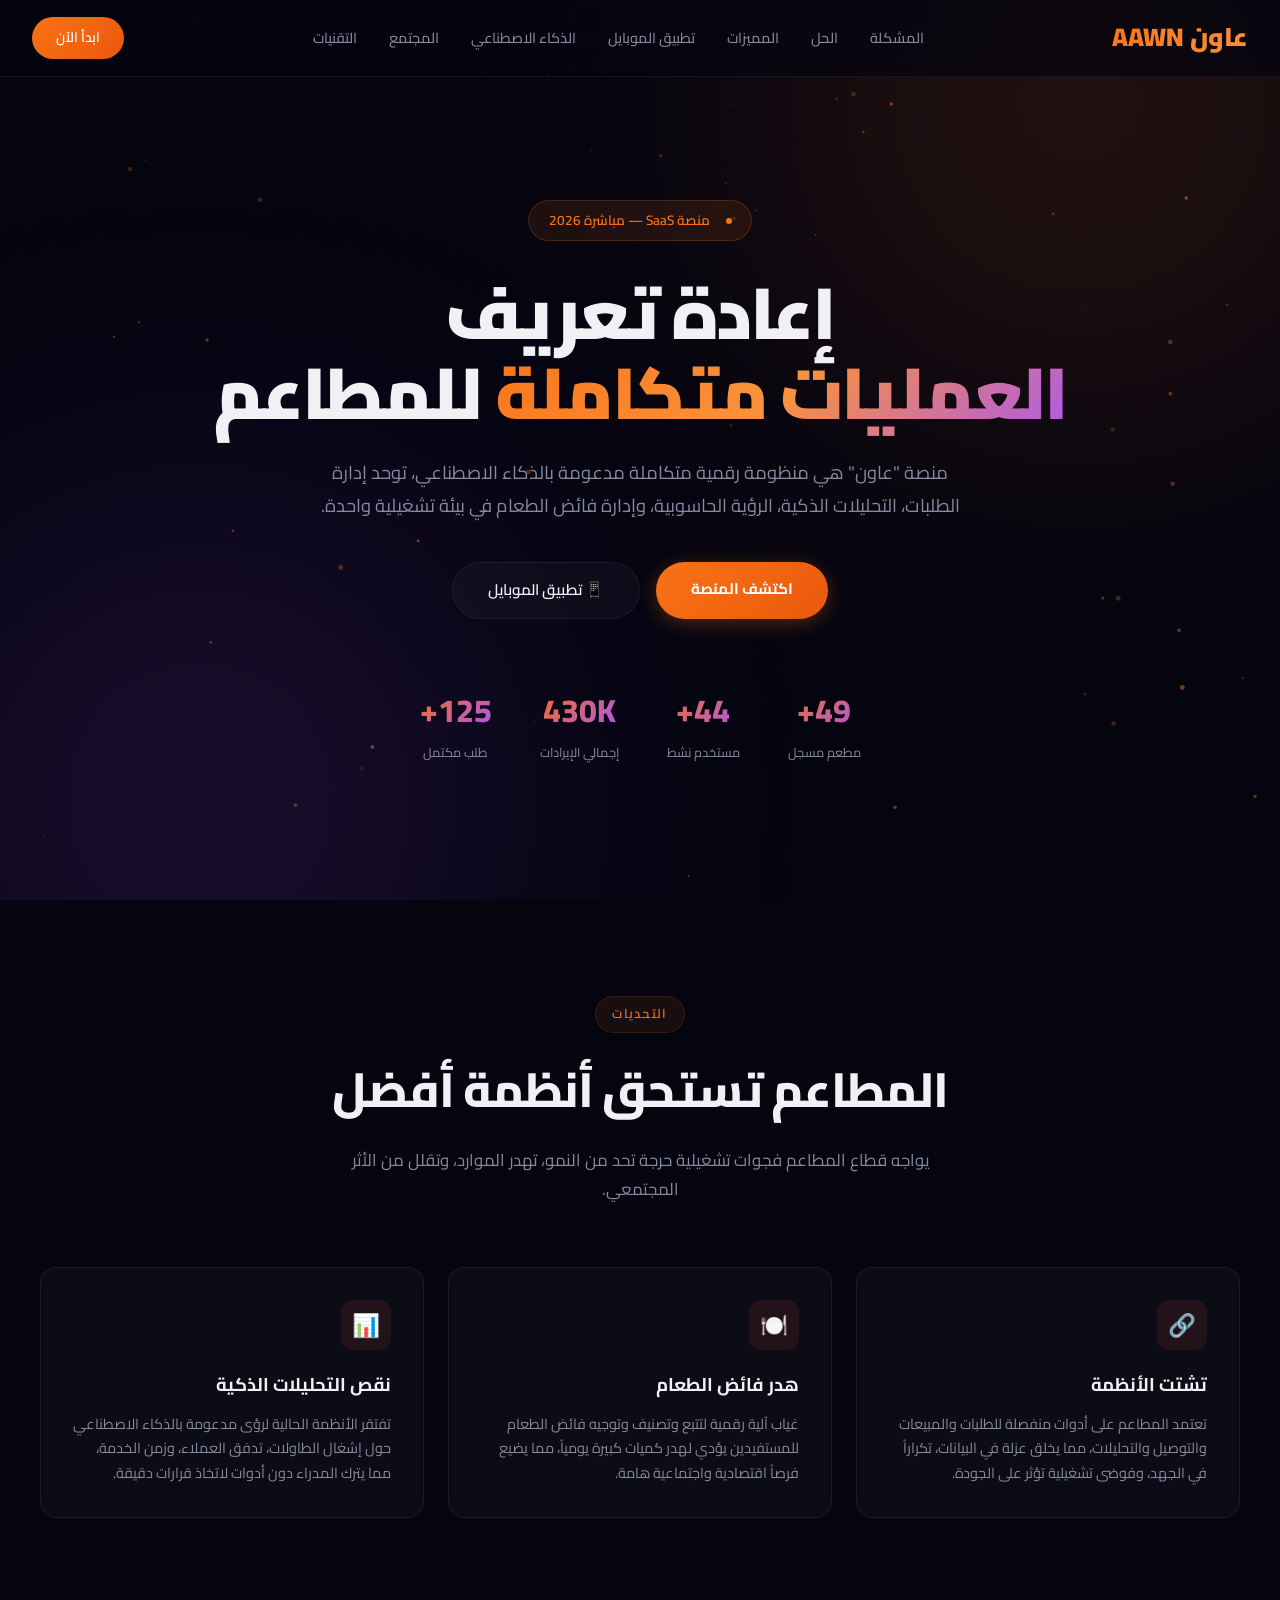
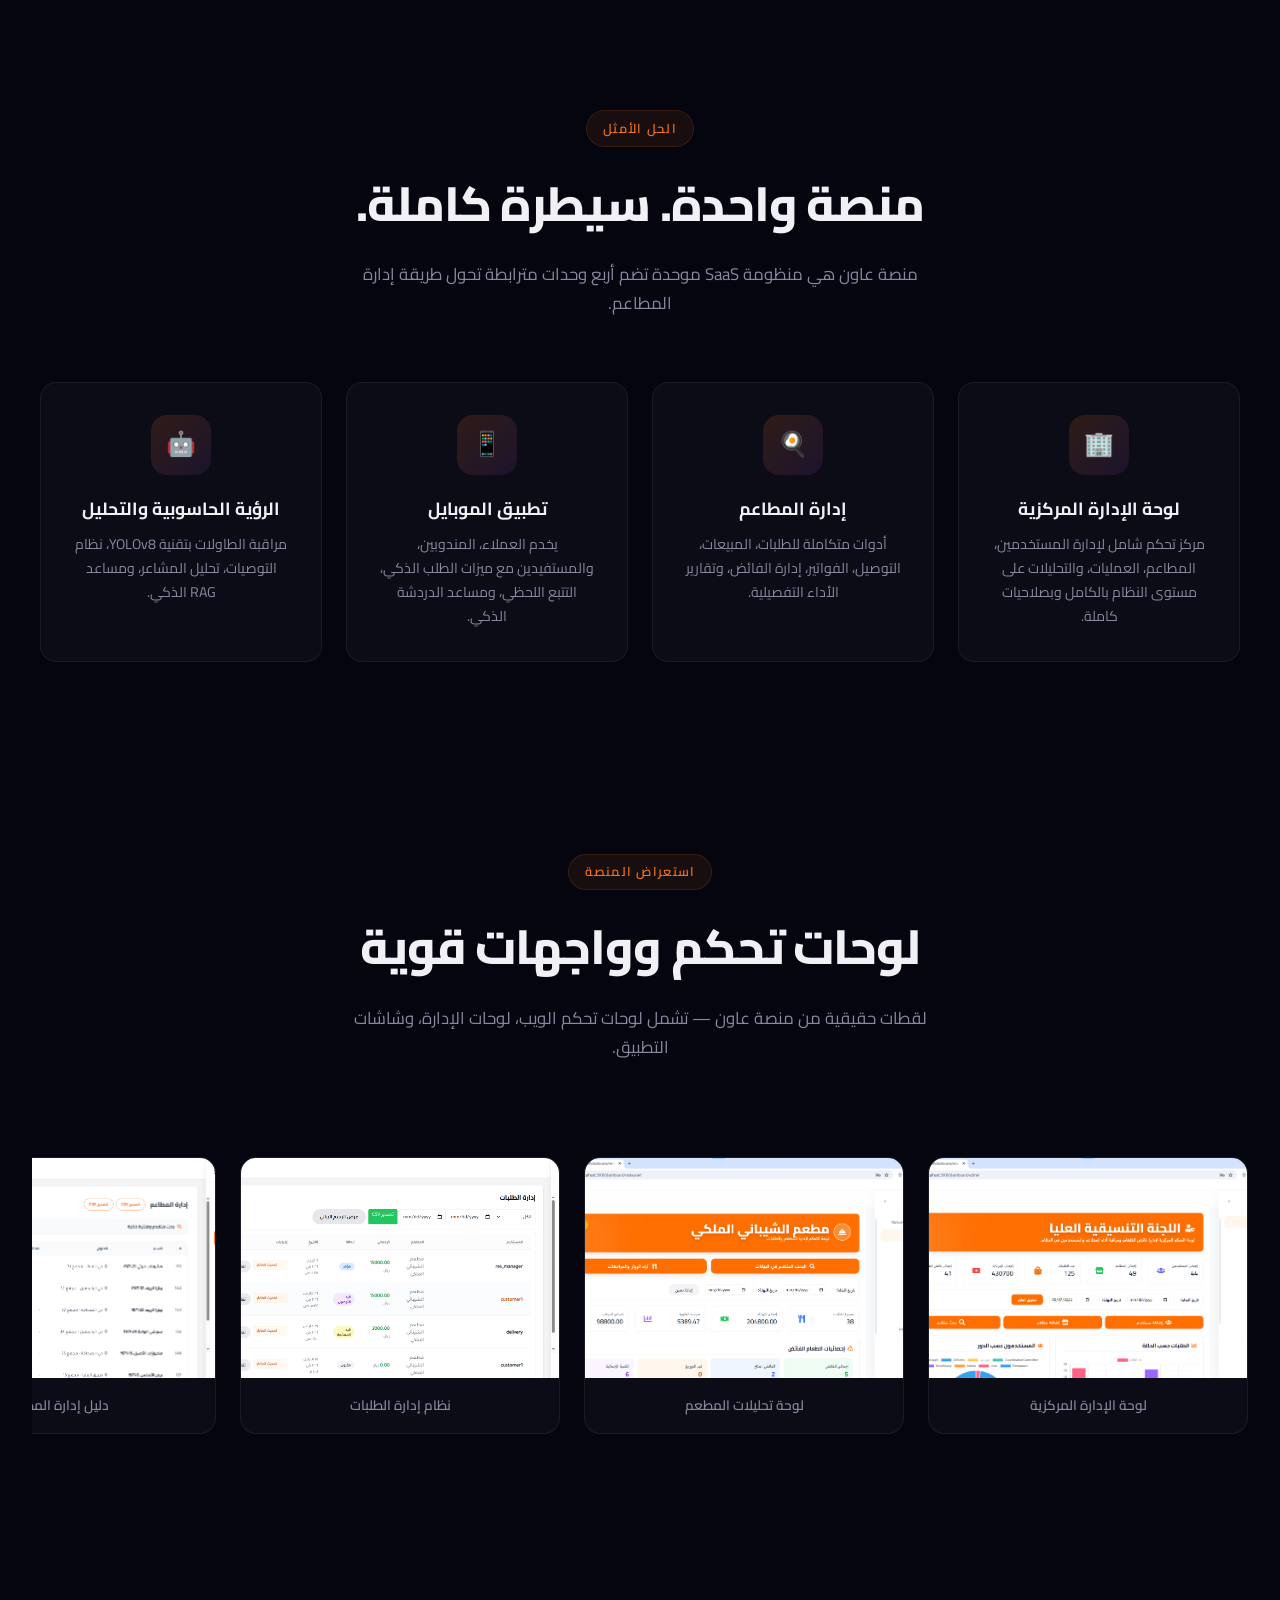
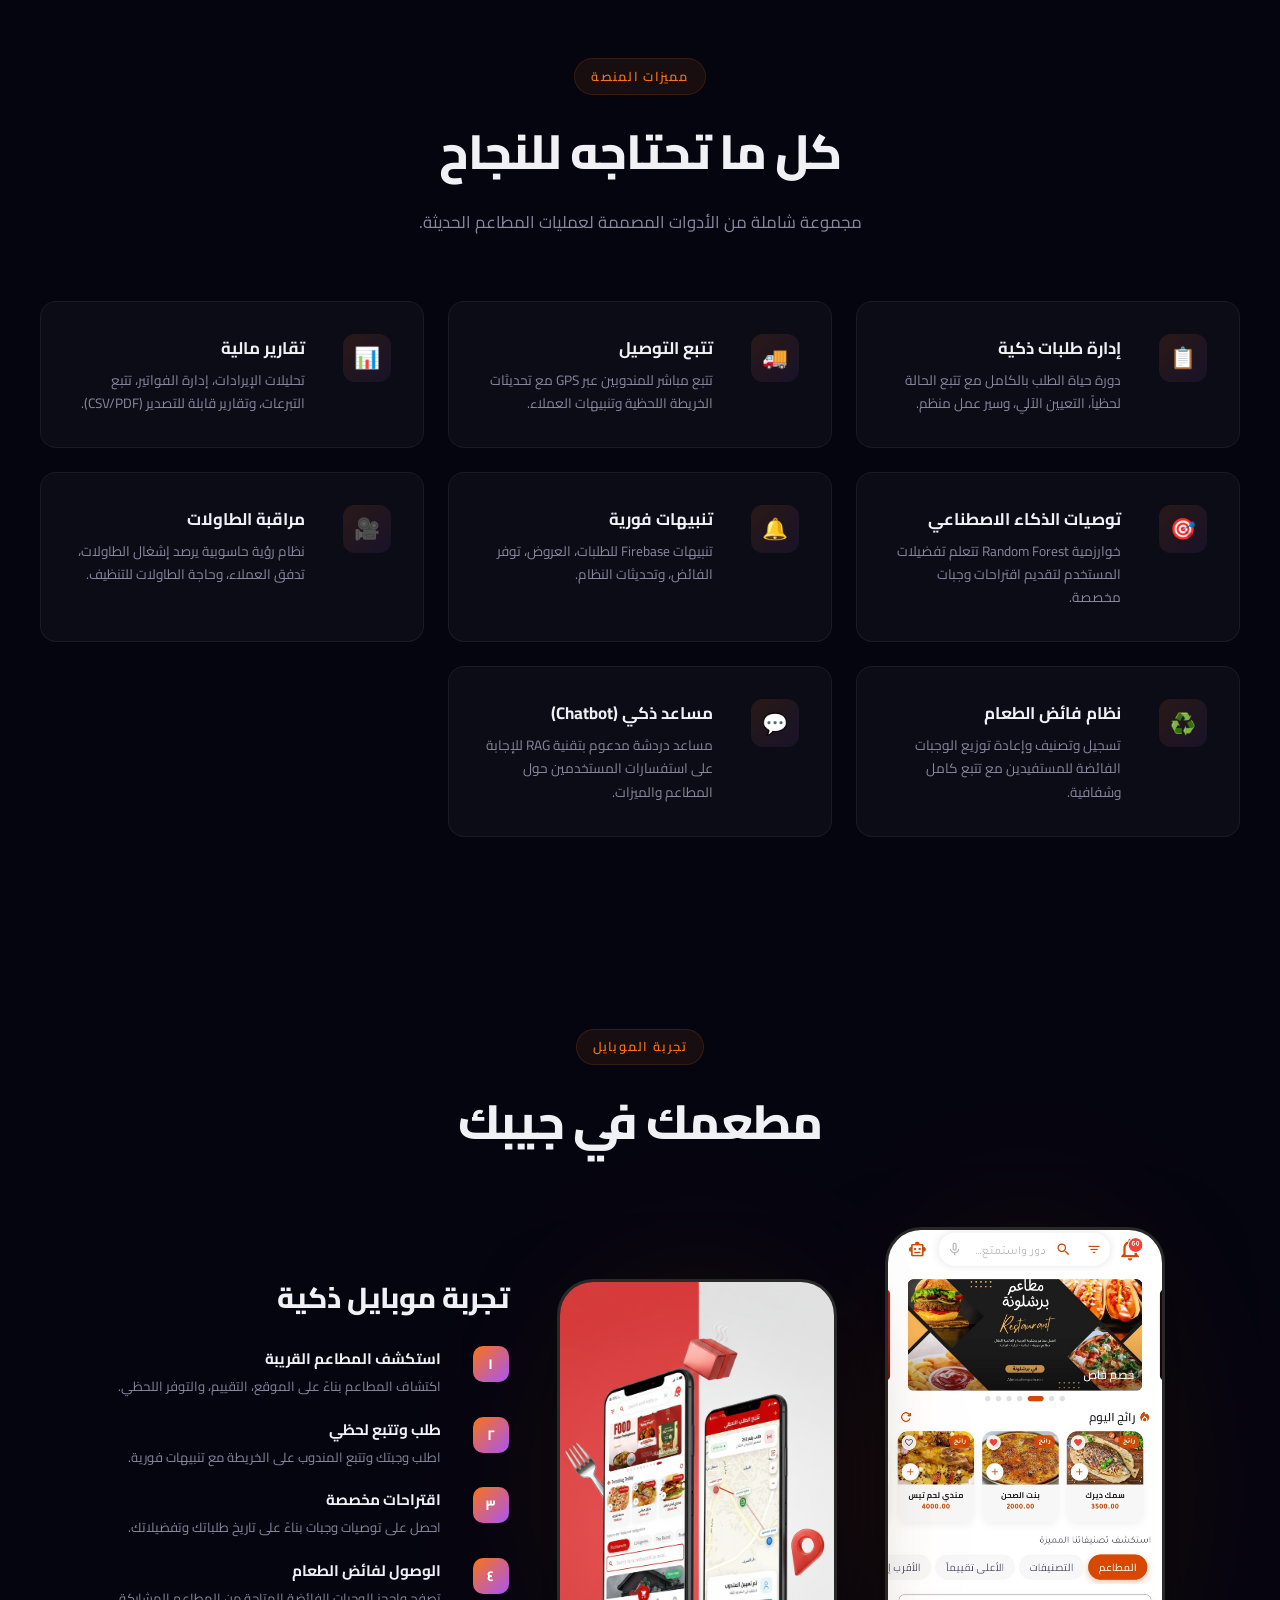
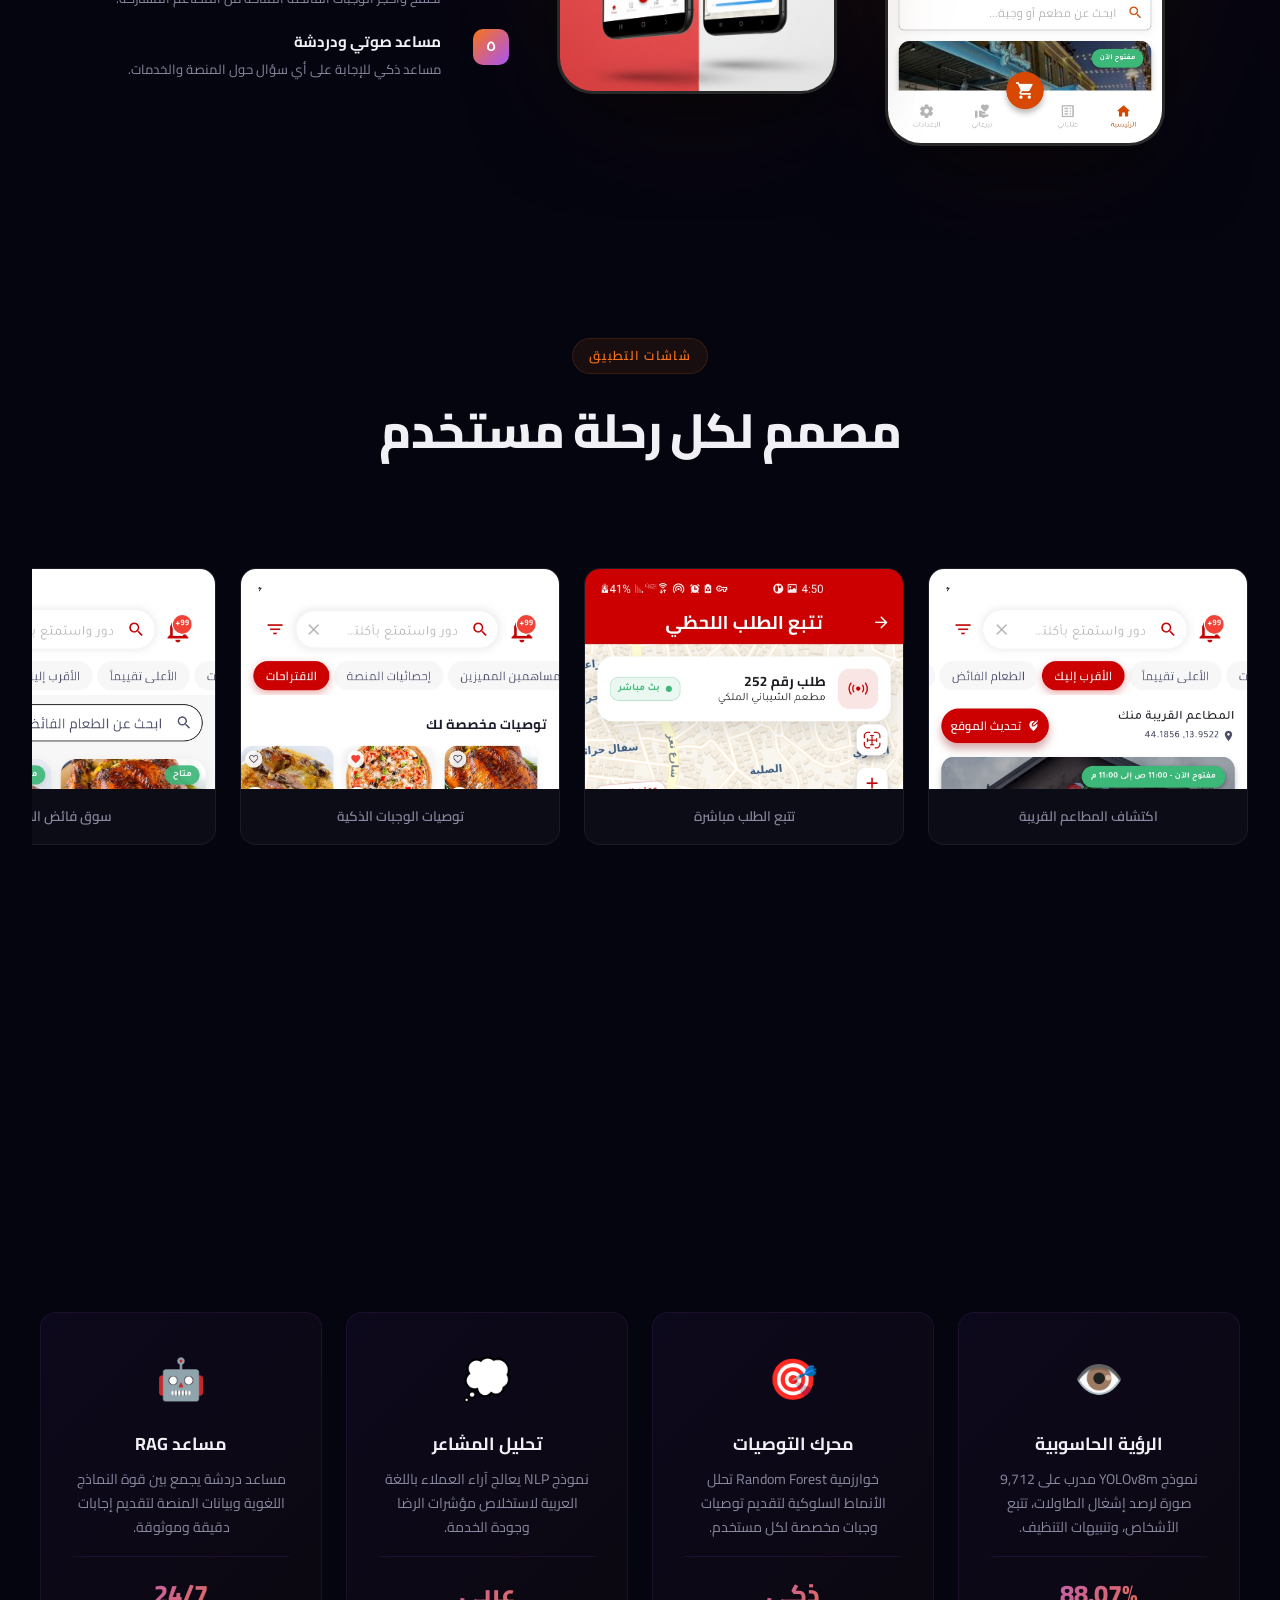
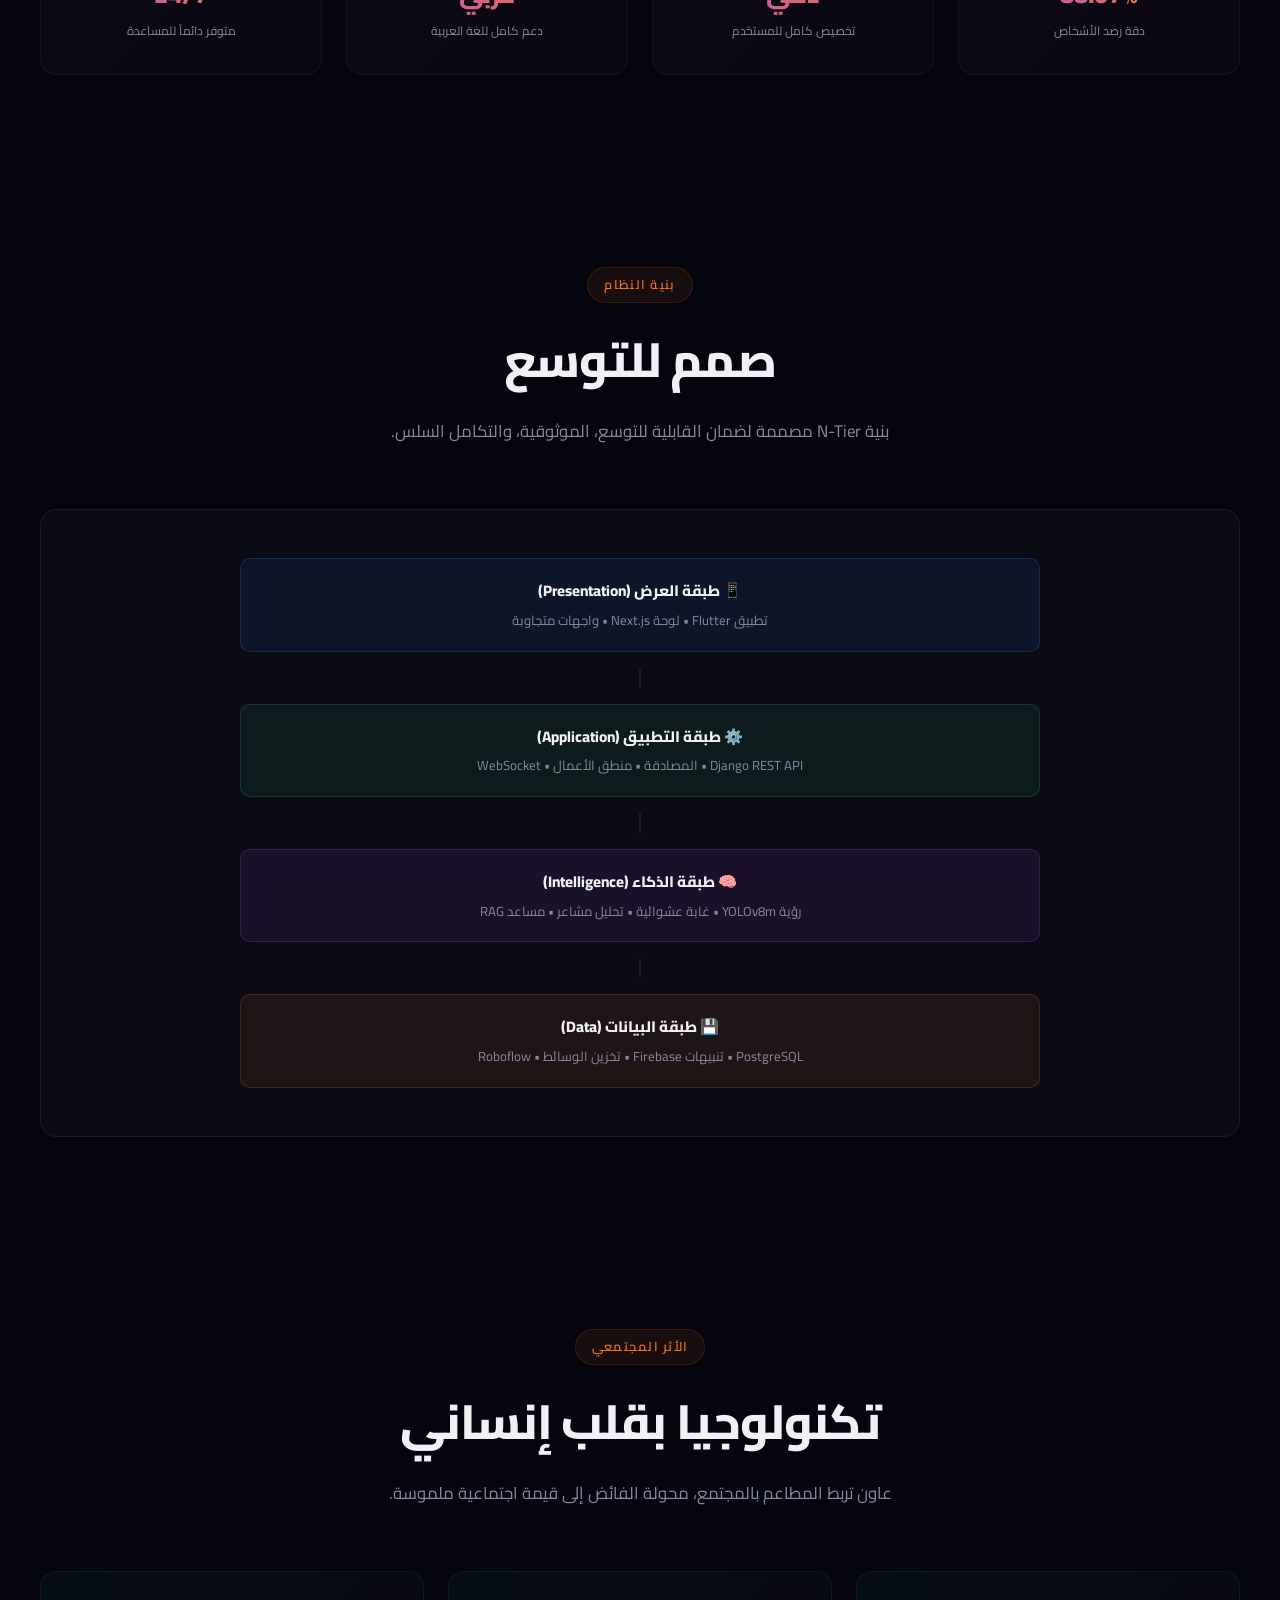
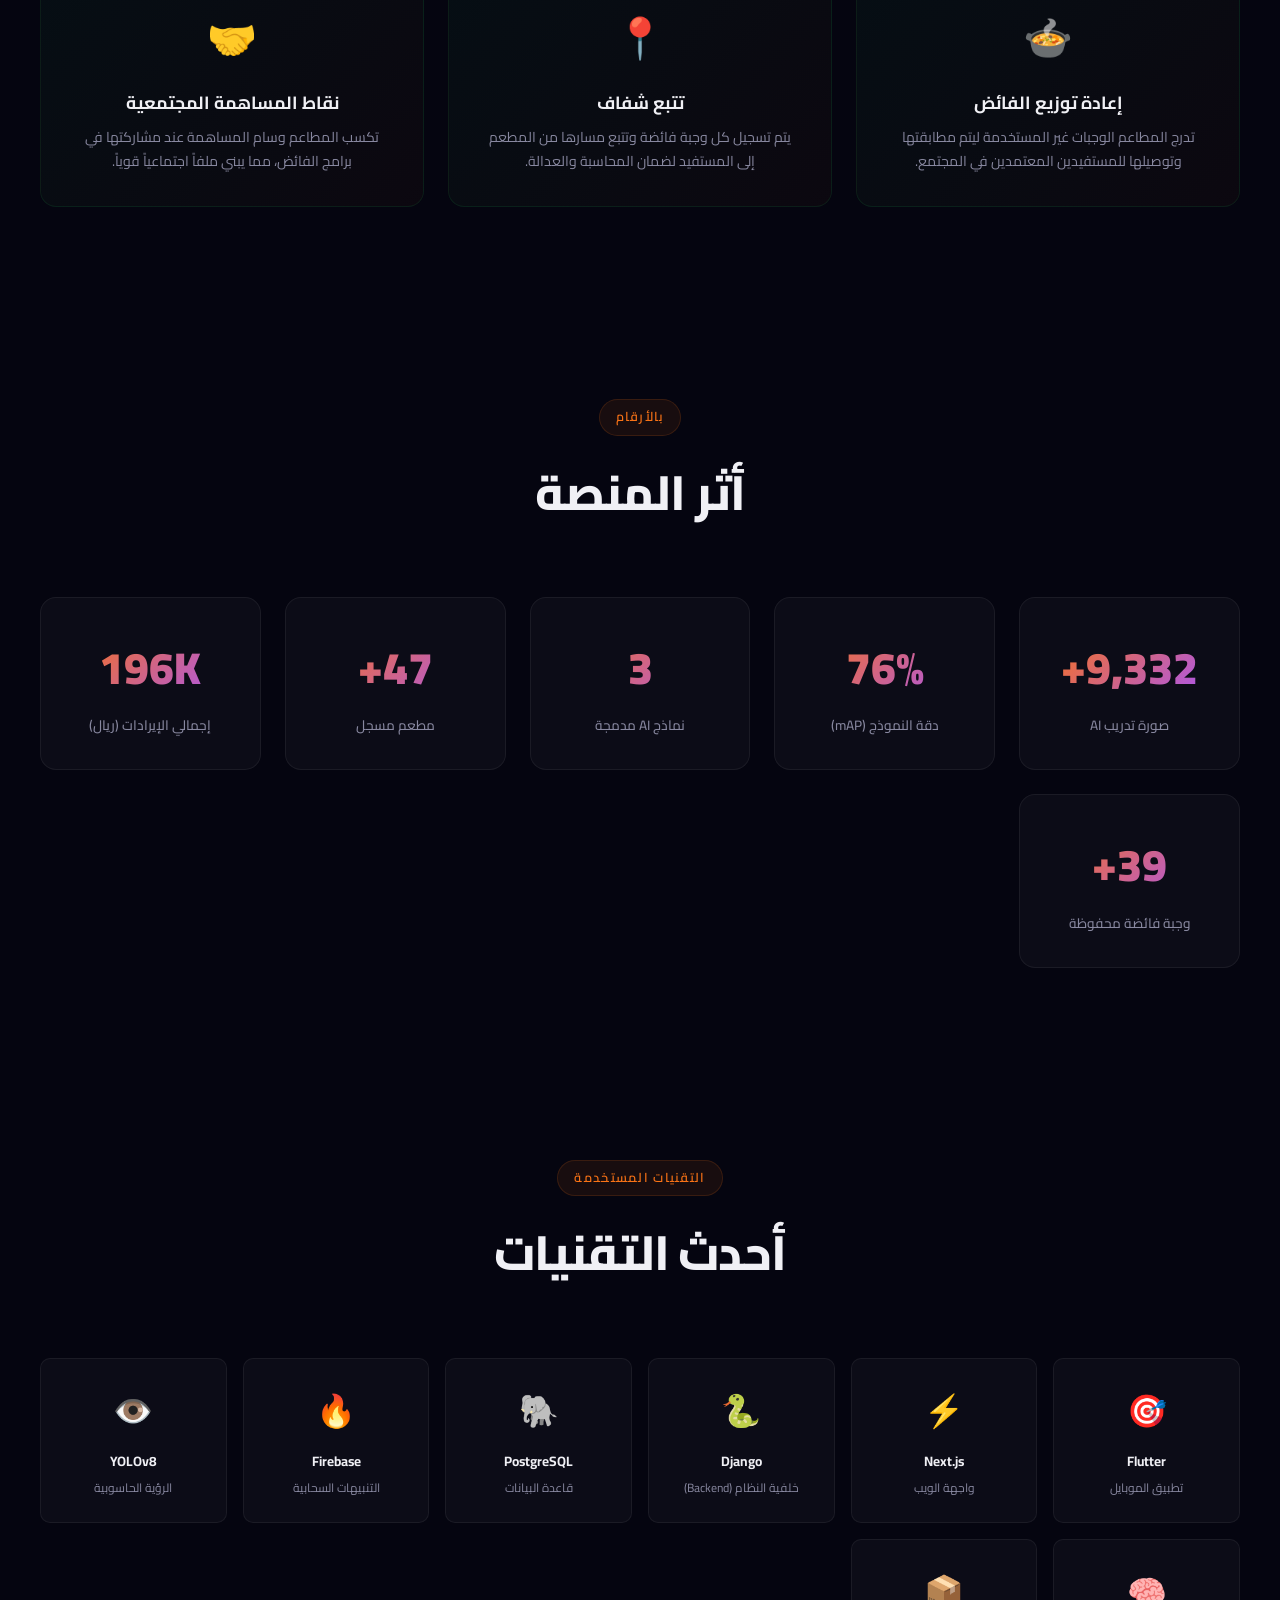
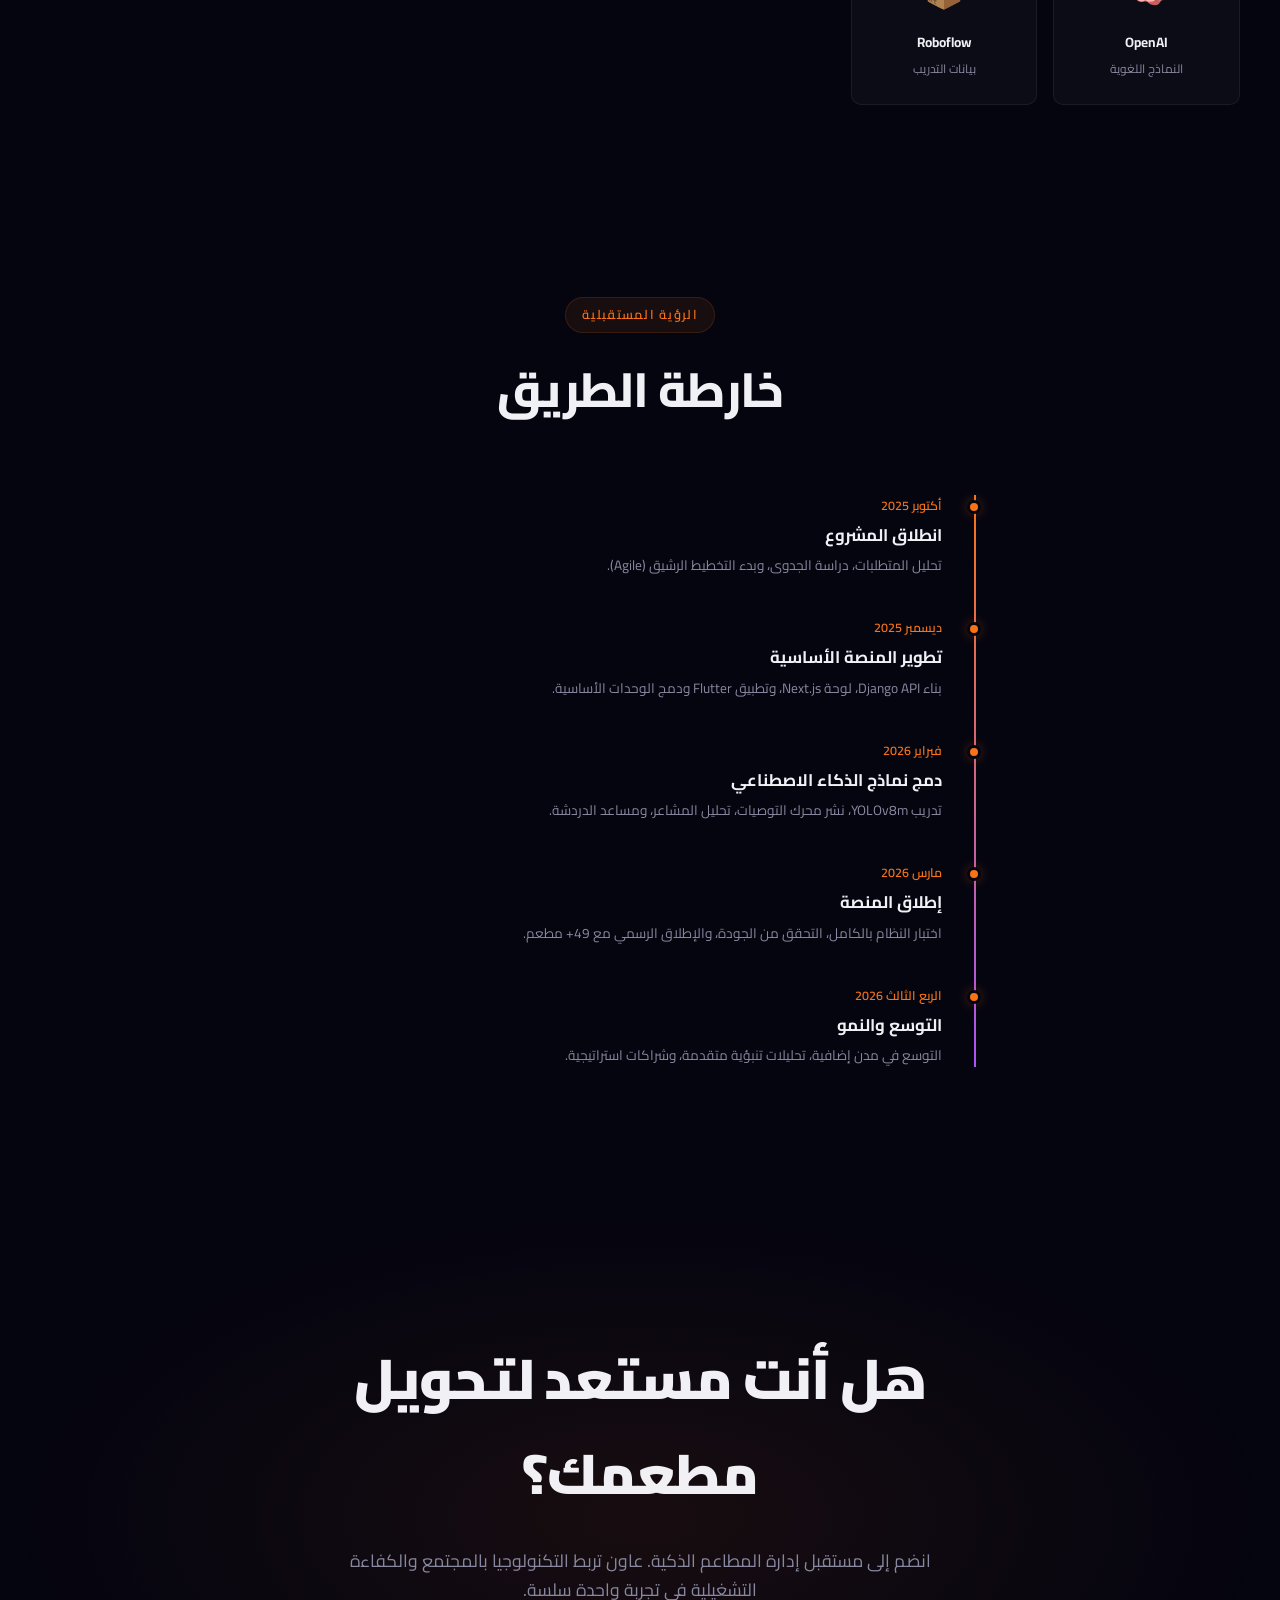
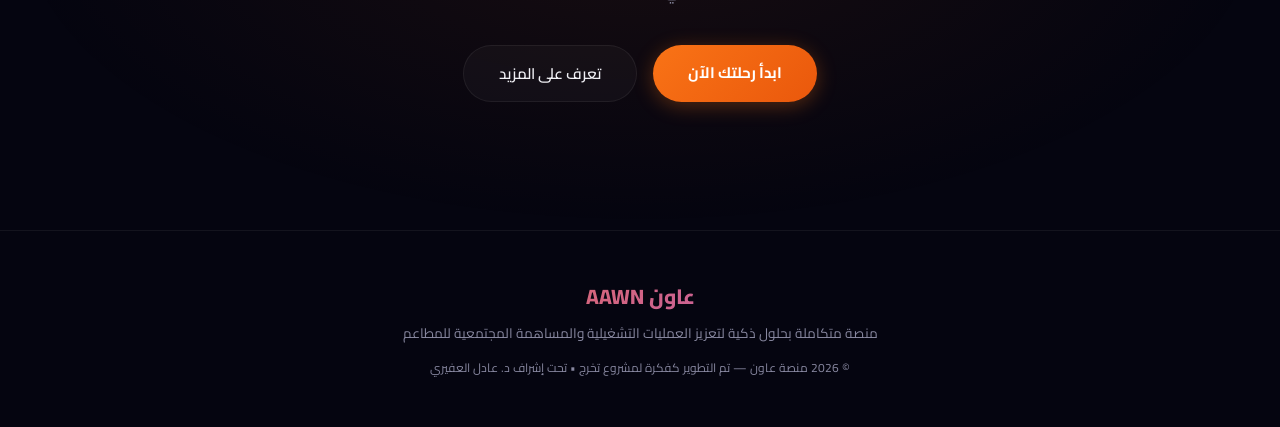
==== index.html @ 9cea21ff "add content" ====
<!DOCTYPE html>
<html lang="ar" dir="rtl">

<head>
    <meta charset="UTF-8">
    <meta name="viewport" content="width=device-width, initial-scale=1.0">
    <title>منصة عاون — النظام الذكي المتكامل لإدارة المطاعم</title>
    <meta name="description"
        content="منصة عاون: حلول رقمية ذكية تعتمد على الذكاء الاصطناعي لتحسين كفاءة المطاعم، إدارة فائض الطعام، وتعزيز الأثر المجتمعي.">
    <link rel="stylesheet" href="styles.css">
</head>

<body>

    <!-- PRELOADER -->
    <div class="preloader">
        <div class="preloader-logo">عاون</div>
    </div>

    <!-- PARTICLES -->
    <canvas id="particles-canvas"></canvas>

    <!-- NAVBAR -->
    <nav class="navbar" id="navbar">
        <a href="#" class="nav-logo">عاون AAWN</a>
        <ul class="nav-links">
            <li><a href="#problem">المشكلة</a></li>
            <li><a href="#solution">الحل</a></li>
            <li><a href="#features">المميزات</a></li>
            <li><a href="#mobile">تطبيق الموبايل</a></li>
            <li><a href="#ai">الذكاء الاصطناعي</a></li>
            <li><a href="#community">المجتمع</a></li>
            <li><a href="#tech">التقنيات</a></li>
        </ul>
        <a href="#cta" class="nav-cta">ابدأ الآن</a>
        <button class="mobile-toggle" aria-label="Menu"><span></span><span></span><span></span></button>
    </nav>

    <!-- ==================== HERO ==================== -->
    <section class="hero" id="hero">
        <div class="hero-glow hero-glow-1"></div>
        <div class="hero-glow hero-glow-2"></div>
        <div class="hero-content">
            <div class="hero-badge"><span class="dot"></span> منصة SaaS — مباشرة 2026</div>
            <h1>إعادة تعريف <br><span class="gradient-text">العمليات <span class="typing-text">الذكية</span></span>
                للمطاعم</h1>
            <p>منصة "عاون" هي منظومة رقمية متكاملة مدعومة بالذكاء الاصطناعي، توحد إدارة الطلبات، التحليلات الذكية،
                الرؤية الحاسوبية، وإدارة فائض الطعام في بيئة تشغيلية واحدة.</p>
            <div class="hero-buttons">
                <a href="#features" class="btn-primary">اكتشف المنصة</a>
                <a href="#mobile" class="btn-secondary">📱 تطبيق الموبايل</a>
            </div>
            <div class="hero-stats">
                <div class="hero-stat">
                    <div class="number" data-count="49" data-suffix="+">0</div>
                    <div class="label">مطعم مسجل</div>
                </div>
                <div class="hero-stat">
                    <div class="number" data-count="44" data-suffix="+">0</div>
                    <div class="label">مستخدم نشط</div>
                </div>
                <div class="hero-stat">
                    <div class="number" data-count="430" data-suffix="K">0</div>
                    <div class="label">إجمالي الإيرادات</div>
                </div>
                <div class="hero-stat">
                    <div class="number" data-count="125" data-suffix="+">0</div>
                    <div class="label">طلب مكتمل</div>
                </div>
            </div>
        </div>
    </section>

    <!-- ==================== PROBLEM ==================== -->
    <section id="problem">
        <div class="container">
            <div class="section-header reveal">
                <div class="section-tag">التحديات</div>
                <h2 class="section-title">المطاعم تستحق أنظمة أفضل</h2>
                <p class="section-desc">يواجه قطاع المطاعم فجوات تشغيلية حرجة تحد من النمو، تهدر الموارد، وتقلل من الأثر
                    المجتمعي.</p>
            </div>
            <div class="problems-grid">
                <div class="problem-card reveal reveal-delay-1">
                    <div class="problem-icon">🔗</div>
                    <h3>تشتت الأنظمة</h3>
                    <p>تعتمد المطاعم على أدوات منفصلة للطلبات والمبيعات والتوصيل والتحليلات، مما يخلق عزلة في البيانات،
                        تكراراً في الجهد، وفوضى تشغيلية تؤثر على الجودة.</p>
                </div>
                <div class="problem-card reveal reveal-delay-2">
                    <div class="problem-icon">🍽️</div>
                    <h3>هدر فائض الطعام</h3>
                    <p>غياب آلية رقمية لتتبع وتصنيف وتوجيه فائض الطعام للمستفيدين يؤدي لهدر كميات كبيرة يومياً، مما يضيع
                        فرصاً اقتصادية واجتماعية هامة.</p>
                </div>
                <div class="problem-card reveal reveal-delay-3">
                    <div class="problem-icon">📊</div>
                    <h3>نقص التحليلات الذكية</h3>
                    <p>تفتقر الأنظمة الحالية لرؤى مدعومة بالذكاء الاصطناعي حول إشغال الطاولات، تدفق العملاء، وزمن
                        الخدمة، مما يترك المدراء دون أدوات لاتخاذ قرارات دقيقة.</p>
                </div>
            </div>
        </div>
    </section>

    <!-- ==================== SOLUTION ==================== -->
    <section id="solution">
        <div class="container">
            <div class="section-header reveal">
                <div class="section-tag">الحل الأمثل</div>
                <h2 class="section-title">منصة واحدة. <span class="gradient-text">سيطرة كاملة.</span></h2>
                <p class="section-desc">منصة عاون هي منظومة SaaS موحدة تضم أربع وحدات مترابطة تحول طريقة إدارة المطاعم.
                </p>
            </div>
            <div class="solution-grid">
                <div class="solution-card reveal reveal-delay-1">
                    <div class="solution-icon">🏢</div>
                    <h3>لوحة الإدارة المركزية</h3>
                    <p>مركز تحكم شامل لإدارة المستخدمين، المطاعم، العمليات، والتحليلات على مستوى النظام بالكامل
                        وبصلاحيات كاملة.</p>
                </div>
                <div class="solution-card reveal reveal-delay-2">
                    <div class="solution-icon">🍳</div>
                    <h3>إدارة المطاعم</h3>
                    <p>أدوات متكاملة للطلبات، المبيعات، التوصيل، الفواتير، إدارة الفائض، وتقارير الأداء التفصيلية.</p>
                </div>
                <div class="solution-card reveal reveal-delay-3">
                    <div class="solution-icon">📱</div>
                    <h3>تطبيق الموبايل</h3>
                    <p>يخدم العملاء، المندوبين، والمستفيدين مع ميزات الطلب الذكي، التتبع اللحظي، ومساعد الدردشة الذكي.
                    </p>
                </div>
                <div class="solution-card reveal reveal-delay-4">
                    <div class="solution-icon">🤖</div>
                    <h3>الرؤية الحاسوبية والتحليل</h3>
                    <p>مراقبة الطاولات بتقنية YOLOv8، نظام التوصيات، تحليل المشاعر، ومساعد RAG الذكي.</p>
                </div>
            </div>
        </div>
    </section>

    <!-- ==================== DASHBOARD SHOWCASE ==================== -->
    <section class="showcase-section" id="showcase">
        <div class="container">
            <div class="section-header reveal">
                <div class="section-tag">استعراض المنصة</div>
                <h2 class="section-title">لوحات تحكم وواجهات قوية</h2>
                <p class="section-desc">لقطات حقيقية من منصة عاون — تشمل لوحات تحكم الويب، لوحات الإدارة، وشاشات
                    التطبيق.</p>
            </div>
        </div>
        <div class="screenshots-container">
            <div class="screenshots-track">
                <div class="screenshot-card"><img src="admin_dashboard_Web.png" alt="لوحة الإدارة" loading="lazy">
                    <div class="caption">لوحة الإدارة المركزية</div>
                </div>
                <div class="screenshot-card"><img src="res_dashborad_Web.png" alt="لوحة المطعم" loading="lazy">
                    <div class="caption">لوحة تحليلات المطعم</div>
                </div>
                <div class="screenshot-card"><img src="orders_manag.png" alt="إدارة الطلبات" loading="lazy">
                    <div class="caption">نظام إدارة الطلبات</div>
                </div>
                <div class="screenshot-card"><img src="rest_mang_web.png" alt="إدارة المطاعم" loading="lazy">
                    <div class="caption">دليل إدارة المطاعم</div>
                </div>
                <div class="screenshot-card"><img src="suprlus_manag_web.png" alt="إدارة الفائض" loading="lazy">
                    <div class="caption">إدارة فائض الطعام</div>
                </div>
                <div class="screenshot-card"><img
                        src="لوحة المراقبة الاساسية لمراقبة حالات الطاولات واعطاء احصائيات عن الطاولات واشغالها.png"
                        alt="مراقبة الطاولات" loading="lazy">
                    <div class="caption">نظام مراقبة الطاولات الذكي</div>
                </div>
                <!-- Duplicate for infinite scroll -->
                <div class="screenshot-card"><img src="admin_dashboard_Web.png" alt="لوحة الإدارة" loading="lazy">
                    <div class="caption">لوحة الإدارة المركزية</div>
                </div>
                <div class="screenshot-card"><img src="res_dashborad_Web.png" alt="لوحة المطعم" loading="lazy">
                    <div class="caption">لوحة تحليلات المطعم</div>
                </div>
                <div class="screenshot-card"><img src="orders_manag.png" alt="إدارة الطلبات" loading="lazy">
                    <div class="caption">نظام إدارة الطلبات</div>
                </div>
            </div>
        </div>
    </section>

    <!-- ==================== FEATURES ==================== -->
    <section id="features">
        <div class="container">
            <div class="section-header reveal">
                <div class="section-tag">مميزات المنصة</div>
                <h2 class="section-title">كل ما تحتاجه <span class="gradient-text">للنجاح</span></h2>
                <p class="section-desc">مجموعة شاملة من الأدوات المصممة لعمليات المطاعم الحديثة.</p>
            </div>
            <div class="features-grid">
                <div class="feature-card reveal">
                    <div class="feature-icon-wrap">📋</div>
                    <div>
                        <h3>إدارة طلبات ذكية</h3>
                        <p>دورة حياة الطلب بالكامل مع تتبع الحالة لحظياً، التعيين الآلي، وسير عمل منظم.</p>
                    </div>
                </div>
                <div class="feature-card reveal">
                    <div class="feature-icon-wrap">🚚</div>
                    <div>
                        <h3>تتبع التوصيل</h3>
                        <p>تتبع مباشر للمندوبين عبر GPS مع تحديثات الخريطة اللحظية وتنبيهات العملاء.</p>
                    </div>
                </div>
                <div class="feature-card reveal">
                    <div class="feature-icon-wrap">📊</div>
                    <div>
                        <h3>تقارير مالية</h3>
                        <p>تحليلات الإيرادات، إدارة الفواتير، تتبع التبرعات، وتقارير قابلة للتصدير (CSV/PDF).</p>
                    </div>
                </div>
                <div class="feature-card reveal">
                    <div class="feature-icon-wrap">🎯</div>
                    <div>
                        <h3>توصيات الذكاء الاصطناعي</h3>
                        <p>خوارزمية Random Forest تتعلم تفضيلات المستخدم لتقديم اقتراحات وجبات مخصصة.</p>
                    </div>
                </div>
                <div class="feature-card reveal">
                    <div class="feature-icon-wrap">🔔</div>
                    <div>
                        <h3>تنبيهات فورية</h3>
                        <p>تنبيهات Firebase للطلبات، العروض، توفر الفائض، وتحديثات النظام.</p>
                    </div>
                </div>
                <div class="feature-card reveal">
                    <div class="feature-icon-wrap">🎥</div>
                    <div>
                        <h3>مراقبة الطاولات</h3>
                        <p>نظام رؤية حاسوبية يرصد إشغال الطاولات، تدفق العملاء، وحاجة الطاولات للتنظيف.</p>
                    </div>
                </div>
                <div class="feature-card reveal">
                    <div class="feature-icon-wrap">♻️</div>
                    <div>
                        <h3>نظام فائض الطعام</h3>
                        <p>تسجيل وتصنيف وإعادة توزيع الوجبات الفائضة للمستفيدين مع تتبع كامل وشفافية.</p>
                    </div>
                </div>
                <div class="feature-card reveal">
                    <div class="feature-icon-wrap">💬</div>
                    <div>
                        <h3>مساعد ذكي (Chatbot)</h3>
                        <p>مساعد دردشة مدعوم بتقنية RAG للإجابة على استفسارات المستخدمين حول المطاعم والميزات.</p>
                    </div>
                </div>
            </div>
        </div>
    </section>

    <!-- ==================== MOBILE APP ==================== -->
    <section id="mobile" style="overflow:hidden;">
        <div class="container">
            <div class="section-header reveal">
                <div class="section-tag">تجربة الموبايل</div>
                <h2 class="section-title">مطعمك في <span class="gradient-text">جيبك</span></h2>
            </div>
            <div class="mobile-showcase">
                <div class="phone-mockup reveal">
                    <div class="phone-glow"></div>
                    <div class="phone-frame"><img src="home_mobile.jpg" alt="تطبيق عاون"></div>
                </div>
                <div class="phone-mockup reveal reveal-delay-1">
                    <div class="phone-glow"></div>
                    <div class="phone-frame"><img src="mainpage&order_mockups.png" alt="الطلب والتتبع"
                            style="object-fit:cover;height:100%;"></div>
                </div>
                <div class="mobile-features reveal reveal-delay-2">
                    <h3>تجربة موبايل ذكية</h3>
                    <div class="mobile-feature-item">
                        <div class="mobile-feature-dot">١</div>
                        <div>
                            <h4>استكشف المطاعم القريبة</h4>
                            <p>اكتشاف المطاعم بناءً على الموقع، التقييم، والتوفر اللحظي.</p>
                        </div>
                    </div>
                    <div class="mobile-feature-item">
                        <div class="mobile-feature-dot">٢</div>
                        <div>
                            <h4>طلب وتتبع لحظي</h4>
                            <p>اطلب وجبتك وتتبع المندوب على الخريطة مع تنبيهات فورية.</p>
                        </div>
                    </div>
                    <div class="mobile-feature-item">
                        <div class="mobile-feature-dot">٣</div>
                        <div>
                            <h4>اقتراحات مخصصة</h4>
                            <p>احصل على توصيات وجبات بناءً على تاريخ طلباتك وتفضيلاتك.</p>
                        </div>
                    </div>
                    <div class="mobile-feature-item">
                        <div class="mobile-feature-dot">٤</div>
                        <div>
                            <h4>الوصول لفائض الطعام</h4>
                            <p>تصفح واحجز الوجبات الفائضة المتاحة من المطاعم المشاركة.</p>
                        </div>
                    </div>
                    <div class="mobile-feature-item">
                        <div class="mobile-feature-dot">٥</div>
                        <div>
                            <h4>مساعد صوتي ودردشة</h4>
                            <p>مساعد ذكي للإجابة على أي سؤال حول المنصة والخدمات.</p>
                        </div>
                    </div>
                </div>
            </div>
        </div>
    </section>

    <!-- ==================== MOBILE SCREENS GALLERY ==================== -->
    <section>
        <div class="container">
            <div class="section-header reveal">
                <div class="section-tag">شاشات التطبيق</div>
                <h2 class="section-title">مصمم لكل <span class="gradient-text">رحلة مستخدم</span></h2>
            </div>
        </div>
        <div class="screenshots-container">
            <div class="screenshots-track" style="animation-direction:reverse;">
                <div class="screenshot-card"><img src="شاشة عرض المطاعم الاقرب للعميل.jpg" alt="المطاعم القريبة">
                    <div class="caption">اكتشاف المطاعم القريبة</div>
                </div>
                <div class="screenshot-card"><img src="شاشة تتبع الطلب للعميل.jpg" alt="تتبع الطلب">
                    <div class="caption">تتبع الطلب مباشرة</div>
                </div>
                <div class="screenshot-card"><img src="شاشة عرض توصيات للمستخدم ومفضلاته من الوجبات.jpg" alt="التوصيات">
                    <div class="caption">توصيات الوجبات الذكية</div>
                </div>
                <div class="screenshot-card"><img src="شاشة عرض الطعام الفائض.jpg" alt="فائض الطعام">
                    <div class="caption">سوق فائض الطعام</div>
                </div>
                <div class="screenshot-card"><img src="شاشة الشات بوت .jpg" alt="المساعد الذكي">
                    <div class="caption">مساعد الدردشة الذكي</div>
                </div>
                <!-- Duplicate -->
                <div class="screenshot-card"><img src="شاشة عرض المطاعم الاقرب للعميل.jpg" alt="المطاعم القريبة">
                    <div class="caption">اكتشاف المطاعم القريبة</div>
                </div>
                <div class="screenshot-card"><img src="شاشة تتبع الطلب للعميل.jpg" alt="تتبع الطلب">
                    <div class="caption">تتبع الطلب مباشرة</div>
                </div>
            </div>
        </div>
    </section>

    <!-- ==================== AI ENGINE ==================== -->
    <section id="ai">
        <div class="container">
            <div class="section-header reveal">
                <div class="section-tag">الذكاء الاصطناعي</div>
                <h2 class="section-title">أربعة نماذج، <span class="gradient-text">عقل واحد</span></h2>
                <p class="section-desc">تدمج عاون أربعة نماذج متخصصة تعمل بتناغم لتعزيز قوة المنصة.</p>
            </div>
            <div class="ai-grid">
                <div class="ai-card reveal reveal-delay-1">
                    <div class="ai-icon">👁️</div>
                    <h3>الرؤية الحاسوبية</h3>
                    <p>نموذج YOLOv8m مدرب على 9,712 صورة لرصد إشغال الطاولات، تتبع الأشخاص، وتنبيهات التنظيف.</p>
                    <div class="ai-metric">88.07%</div>
                    <div style="font-size:0.75rem;color:var(--text-secondary);margin-top:0.3rem;">دقة رصد الأشخاص</div>
                </div>
                <div class="ai-card reveal reveal-delay-2">
                    <div class="ai-icon">🎯</div>
                    <h3>محرك التوصيات</h3>
                    <p>خوارزمية Random Forest تحلل الأنماط السلوكية لتقديم توصيات وجبات مخصصة لكل مستخدم.</p>
                    <div class="ai-metric">ذكي</div>
                    <div style="font-size:0.75rem;color:var(--text-secondary);margin-top:0.3rem;">تخصيص كامل للمستخدم
                    </div>
                </div>
                <div class="ai-card reveal reveal-delay-3">
                    <div class="ai-icon">💭</div>
                    <h3>تحليل المشاعر</h3>
                    <p>نموذج NLP يعالج آراء العملاء باللغة العربية لاستخلاص مؤشرات الرضا وجودة الخدمة.</p>
                    <div class="ai-metric">عربي</div>
                    <div style="font-size:0.75rem;color:var(--text-secondary);margin-top:0.3rem;">دعم كامل للغة العربية
                    </div>
                </div>
                <div class="ai-card reveal reveal-delay-4">
                    <div class="ai-icon">🤖</div>
                    <h3>مساعد RAG</h3>
                    <p>مساعد دردشة يجمع بين قوة النماذج اللغوية وبيانات المنصة لتقديم إجابات دقيقة وموثوقة.</p>
                    <div class="ai-metric">24/7</div>
                    <div style="font-size:0.75rem;color:var(--text-secondary);margin-top:0.3rem;">متوفر دائماً للمساعدة
                    </div>
                </div>
            </div>
        </div>
    </section>

    <!-- ==================== ARCHITECTURE ==================== -->
    <section id="architecture">
        <div class="container">
            <div class="section-header reveal">
                <div class="section-tag">بنية النظام</div>
                <h2 class="section-title">صمم <span class="gradient-text">للتوسع</span></h2>
                <p class="section-desc">بنية N-Tier مصممة لضمان القابلية للتوسع، الموثوقية، والتكامل السلس.</p>
            </div>
            <div class="arch-visual reveal">
                <div class="arch-layers">
                    <div class="arch-layer frontend">
                        <div class="layer-title">📱 طبقة العرض (Presentation)</div>
                        <div class="layer-desc">تطبيق Flutter • لوحة Next.js • واجهات متجاوبة</div>
                    </div>
                    <div class="arch-connector"></div>
                    <div class="arch-layer backend">
                        <div class="layer-title">⚙️ طبقة التطبيق (Application)</div>
                        <div class="layer-desc">Django REST API • المصادقة • منطق الأعمال • WebSocket</div>
                    </div>
                    <div class="arch-connector"></div>
                    <div class="arch-layer ai">
                        <div class="layer-title">🧠 طبقة الذكاء (Intelligence)</div>
                        <div class="layer-desc">رؤية YOLOv8m • غابة عشوائية • تحليل مشاعر • مساعد RAG</div>
                    </div>
                    <div class="arch-connector"></div>
                    <div class="arch-layer data">
                        <div class="layer-title">💾 طبقة البيانات (Data)</div>
                        <div class="layer-desc">PostgreSQL • تنبيهات Firebase • تخزين الوسائط • Roboflow</div>
                    </div>
                </div>
            </div>
        </div>
    </section>

    <!-- ==================== COMMUNITY ==================== -->
    <section id="community">
        <div class="container">
            <div class="section-header reveal">
                <div class="section-tag">الأثر المجتمعي</div>
                <h2 class="section-title">تكنولوجيا <span class="gradient-text">بقلب إنساني</span></h2>
                <p class="section-desc">عاون تربط المطاعم بالمجتمع، محولة الفائض إلى قيمة اجتماعية ملموسة.</p>
            </div>
            <div class="community-cards">
                <div class="community-card reveal reveal-delay-1">
                    <div class="comm-icon">🍲</div>
                    <h3>إعادة توزيع الفائض</h3>
                    <p>تدرج المطاعم الوجبات غير المستخدمة ليتم مطابقتها وتوصيلها للمستفيدين المعتمدين في المجتمع.</p>
                </div>
                <div class="community-card reveal reveal-delay-2">
                    <div class="comm-icon">📍</div>
                    <h3>تتبع شفاف</h3>
                    <p>يتم تسجيل كل وجبة فائضة وتتبع مسارها من المطعم إلى المستفيد لضمان المحاسبة والعدالة.</p>
                </div>
                <div class="community-card reveal reveal-delay-3">
                    <div class="comm-icon">🤝</div>
                    <h3>نقاط المساهمة المجتمعية</h3>
                    <p>تكسب المطاعم وسام المساهمة عند مشاركتها في برامج الفائض، مما يبني ملفاً اجتماعياً قوياً.</p>
                </div>
            </div>
        </div>
    </section>

    <!-- ==================== STATS ==================== -->
    <section id="stats">
        <div class="container">
            <div class="section-header reveal">
                <div class="section-tag">بالأرقام</div>
                <h2 class="section-title">أثر <span class="gradient-text">المنصة</span></h2>
            </div>
            <div class="stats-grid">
                <div class="stat-card reveal">
                    <div class="stat-number" data-count="9712" data-suffix="+">0</div>
                    <div class="stat-label">صورة تدريب AI</div>
                </div>
                <div class="stat-card reveal">
                    <div class="stat-number" data-count="80" data-suffix="%">0</div>
                    <div class="stat-label">دقة النموذج (mAP)</div>
                </div>
                <div class="stat-card reveal">
                    <div class="stat-number" data-count="4">0</div>
                    <div class="stat-label">نماذج AI مدمجة</div>
                </div>
                <div class="stat-card reveal">
                    <div class="stat-number" data-count="49" data-suffix="+">0</div>
                    <div class="stat-label">مطعم مسجل</div>
                </div>
                <div class="stat-card reveal">
                    <div class="stat-number" data-count="204" data-suffix="K">0</div>
                    <div class="stat-label">إجمالي الإيرادات (ريال)</div>
                </div>
                <div class="stat-card reveal">
                    <div class="stat-number" data-count="41" data-suffix="+">0</div>
                    <div class="stat-label">وجبة فائضة محفوظة</div>
                </div>
            </div>
        </div>
    </section>

    <!-- ==================== TECH STACK ==================== -->
    <section id="tech">
        <div class="container">
            <div class="section-header reveal">
                <div class="section-tag">التقنيات المستخدمة</div>
                <h2 class="section-title">أحدث <span class="gradient-text">التقنيات</span></h2>
            </div>
            <div class="tech-grid">
                <div class="tech-item reveal">
                    <div class="tech-icon">🎯</div>
                    <div class="tech-name">Flutter</div>
                    <div class="tech-desc">تطبيق الموبايل</div>
                </div>
                <div class="tech-item reveal">
                    <div class="tech-icon">⚡</div>
                    <div class="tech-name">Next.js</div>
                    <div class="tech-desc">واجهة الويب</div>
                </div>
                <div class="tech-item reveal">
                    <div class="tech-icon">🐍</div>
                    <div class="tech-name">Django</div>
                    <div class="tech-desc">خلفية النظام (Backend)</div>
                </div>
                <div class="tech-item reveal">
                    <div class="tech-icon">🐘</div>
                    <div class="tech-name">PostgreSQL</div>
                    <div class="tech-desc">قاعدة البيانات</div>
                </div>
                <div class="tech-item reveal">
                    <div class="tech-icon">🔥</div>
                    <div class="tech-name">Firebase</div>
                    <div class="tech-desc">التنبيهات السحابية</div>
                </div>
                <div class="tech-item reveal">
                    <div class="tech-icon">👁️</div>
                    <div class="tech-name">YOLOv8</div>
                    <div class="tech-desc">الرؤية الحاسوبية</div>
                </div>
                <div class="tech-item reveal">
                    <div class="tech-icon">🧠</div>
                    <div class="tech-name">OpenAI</div>
                    <div class="tech-desc">النماذج اللغوية</div>
                </div>
                <div class="tech-item reveal">
                    <div class="tech-icon">📦</div>
                    <div class="tech-name">Roboflow</div>
                    <div class="tech-desc">بيانات التدريب</div>
                </div>
            </div>
        </div>
    </section>

    <!-- ==================== ROADMAP ==================== -->
    <section id="roadmap">
        <div class="container">
            <div class="section-header reveal">
                <div class="section-tag">الرؤية المستقبلية</div>
                <h2 class="section-title">خارطة <span class="gradient-text">الطريق</span></h2>
            </div>
            <div class="timeline reveal">
                <div class="timeline-item">
                    <div class="timeline-dot"></div>
                    <div class="timeline-date">أكتوبر 2025</div>
                    <h3>انطلاق المشروع</h3>
                    <p>تحليل المتطلبات، دراسة الجدوى، وبدء التخطيط الرشيق (Agile).</p>
                </div>
                <div class="timeline-item">
                    <div class="timeline-dot"></div>
                    <div class="timeline-date">ديسمبر 2025</div>
                    <h3>تطوير المنصة الأساسية</h3>
                    <p>بناء Django API، لوحة Next.js، وتطبيق Flutter ودمج الوحدات الأساسية.</p>
                </div>
                <div class="timeline-item">
                    <div class="timeline-dot"></div>
                    <div class="timeline-date">فبراير 2026</div>
                    <h3>دمج نماذج الذكاء الاصطناعي</h3>
                    <p>تدريب YOLOv8m، نشر محرك التوصيات، تحليل المشاعر، ومساعد الدردشة.</p>
                </div>
                <div class="timeline-item">
                    <div class="timeline-dot"></div>
                    <div class="timeline-date">مارس 2026</div>
                    <h3>إطلاق المنصة</h3>
                    <p>اختبار النظام بالكامل، التحقق من الجودة، والإطلاق الرسمي مع 49+ مطعم.</p>
                </div>
                <div class="timeline-item">
                    <div class="timeline-dot"></div>
                    <div class="timeline-date">الربع الثالث 2026</div>
                    <h3>التوسع والنمو</h3>
                    <p>التوسع في مدن إضافية، تحليلات تنبؤية متقدمة، وشراكات استراتيجية.</p>
                </div>
            </div>
        </div>
    </section>

    <!-- ==================== CTA ==================== -->
    <section class="cta-section" id="cta">
        <h2 class="reveal">هل أنت مستعد لتحويل<br><span class="gradient-text">مطعمك؟</span></h2>
        <p class="reveal">انضم إلى مستقبل إدارة المطاعم الذكية. عاون تربط التكنولوجيا بالمجتمع والكفاءة التشغيلية في
            تجربة واحدة سلسة.</p>
        <div class="hero-buttons reveal">
            <a href="#hero" class="btn-primary">ابدأ رحلتك الآن</a>
            <a href="#features" class="btn-secondary">تعرف على المزيد</a>
        </div>
    </section>

    <!-- FOOTER -->
    <footer class="footer">
        <div class="footer-brand">عاون AAWN</div>
        <p>منصة متكاملة بحلول ذكية لتعزيز العمليات التشغيلية والمساهمة المجتمعية للمطاعم</p>
        <p style="margin-top:0.8rem;font-size:0.75rem;">© 2026 منصة عاون — تم التطوير كفكرة لمشروع تخرج • تحت إشراف د.
            عادل العفيري</p>
    </footer>

    <script src="script.js"></script>
</body>

</html>
---- styles.css ----
/* ============================================
   AAWN PLATFORM — PREMIUM DEMO STYLES
   ============================================ */
@import url('https://fonts.googleapis.com/css2?family=Inter:wght@300;400;500;600;700;800;900&family=Cairo:wght@300;400;500;600;700;800;900&display=swap');

:root {
  --bg-primary: #050510;
  --bg-secondary: #0a0a1a;
  --bg-card: rgba(255,255,255,0.03);
  --border: rgba(255,255,255,0.06);
  --text-primary: #f0f0f5;
  --text-secondary: #8888a0;
  --accent: #f97316;
  --accent-light: #fb923c;
  --accent-glow: rgba(249,115,22,0.3);
  --purple: #a855f7;
  --blue: #3b82f6;
  --green: #22c55e;
  --red: #ef4444;
  --radius: 16px;
  --radius-sm: 10px;
}

*, *::before, *::after { margin:0; padding:0; box-sizing:border-box; }

html { scroll-behavior: smooth; overflow-x: hidden; }

body {
  font-family: 'Cairo', 'Inter', sans-serif;
  background: var(--bg-primary);
  color: var(--text-primary);
  overflow-x: hidden;
  line-height: 1.7;
  direction: rtl;
}

/* RTL Specific Overrides */
[dir="rtl"] .hero-badge .dot {
  margin-left: 0.5rem;
  margin-right: 0;
}

[dir="rtl"] .feature-card, 
[dir="rtl"] .mobile-feature-item {
  text-align: right;
}

[dir="rtl"] .timeline {
  padding-left: 0;
  padding-right: 3rem;
}

[dir="rtl"] .timeline::before {
  left: auto;
  right: 14px;
}

[dir="rtl"] .timeline-dot {
  left: auto;
  right: -2.45rem;
}

[dir="rtl"] .mobile-feature-dot {
  margin-left: 1rem;
  margin-right: 0;
}

[dir="rtl"] .feature-icon-wrap {
  margin-left: 1.2rem;
  margin-right: 0;
}

/* Scrollbar */
::-webkit-scrollbar { width: 6px; }
::-webkit-scrollbar-track { background: var(--bg-primary); }
::-webkit-scrollbar-thumb { background: var(--accent); border-radius: 3px; }

/* ============ PRELOADER ============ */
.preloader {
  position: fixed; inset: 0; z-index: 9999;
  background: var(--bg-primary);
  display: flex; align-items: center; justify-content: center;
  transition: opacity 0.6s, visibility 0.6s;
}
.preloader.hidden { opacity: 0; visibility: hidden; }
.preloader-logo {
  font-size: 3rem; font-weight: 900;
  background: linear-gradient(135deg, var(--accent), var(--purple));
  -webkit-background-clip: text; -webkit-text-fill-color: transparent;
  animation: pulse-scale 1.5s infinite;
}
@keyframes pulse-scale {
  0%,100% { transform: scale(1); }
  50% { transform: scale(1.1); }
}

/* ============ PARTICLE BG ============ */
#particles-canvas {
  position: fixed; inset: 0; z-index: 0;
  pointer-events: none;
}

/* ============ NAVIGATION ============ */
.navbar {
  position: fixed; top: 0; left: 0; right: 0; z-index: 1000;
  padding: 1rem 2rem;
  backdrop-filter: blur(20px);
  background: rgba(5,5,16,0.7);
  border-bottom: 1px solid var(--border);
  transition: all 0.3s;
  display: flex; align-items: center; justify-content: space-between;
}
.navbar.scrolled {
  padding: 0.7rem 2rem;
  background: rgba(5,5,16,0.95);
}
.nav-logo {
  font-size: 1.6rem; font-weight: 900;
  background: linear-gradient(135deg, var(--accent), var(--accent-light));
  -webkit-background-clip: text; -webkit-text-fill-color: transparent;
  text-decoration: none;
}
.nav-links { display: flex; gap: 2rem; list-style: none; }
.nav-links a {
  color: var(--text-secondary); text-decoration: none;
  font-size: 0.9rem; font-weight: 500;
  transition: color 0.3s;
}
.nav-links a:hover { color: var(--accent); }
.nav-cta {
  padding: 0.6rem 1.5rem; border-radius: 100px;
  background: linear-gradient(135deg, var(--accent), #ea580c);
  color: #fff; font-weight: 600; font-size: 0.85rem;
  border: none; cursor: pointer;
  transition: transform 0.3s, box-shadow 0.3s;
  text-decoration: none;
}
.nav-cta:hover {
  transform: translateY(-2px);
  box-shadow: 0 8px 30px var(--accent-glow);
}
.mobile-toggle {
  display: none; background: none; border: none; cursor: pointer;
  flex-direction: column; gap: 5px;
}
.mobile-toggle span {
  width: 24px; height: 2px; background: var(--text-primary);
  transition: 0.3s;
}

/* ============ HERO ============ */
.hero {
  min-height: 100vh;
  display: flex; align-items: center; justify-content: center;
  position: relative; overflow: hidden;
  padding: 8rem 2rem 4rem;
}
.hero-glow {
  position: absolute; width: 600px; height: 600px;
  border-radius: 50%;
  filter: blur(150px);
  opacity: 0.15;
  pointer-events: none;
}
.hero-glow-1 { top: -200px; right: -100px; background: var(--accent); }
.hero-glow-2 { bottom: -200px; left: -100px; background: var(--purple); }
.hero-content { text-align: center; position: relative; z-index: 2; max-width: 900px; }
.hero-badge {
  display: inline-flex; align-items: center; gap: 0.5rem;
  padding: 0.5rem 1.2rem; border-radius: 100px;
  background: rgba(249,115,22,0.1);
  border: 1px solid rgba(249,115,22,0.2);
  color: var(--accent); font-size: 0.85rem; font-weight: 600;
  margin-bottom: 2rem;
}
.hero-badge .dot {
  width: 6px; height: 6px; border-radius: 50%;
  background: var(--accent);
  animation: blink 1.5s infinite;
}
@keyframes blink { 0%,100%{opacity:1;}50%{opacity:0.3;} }
.hero h1 {
  font-size: clamp(2.5rem, 6vw, 4.5rem);
  font-weight: 900; line-height: 1.1;
  margin-bottom: 1.5rem;
  letter-spacing: -0.03em;
}
.hero h1 .gradient-text {
  background: linear-gradient(135deg, var(--accent), var(--accent-light), var(--purple));
  -webkit-background-clip: text; -webkit-text-fill-color: transparent;
}
.hero p {
  font-size: 1.15rem; color: var(--text-secondary);
  max-width: 650px; margin: 0 auto 2.5rem; line-height: 1.8;
}
.hero-buttons { display: flex; gap: 1rem; justify-content: center; flex-wrap: wrap; }
.btn-primary {
  padding: 0.9rem 2.2rem; border-radius: 100px;
  background: linear-gradient(135deg, var(--accent), #ea580c);
  color: #fff; font-weight: 700; font-size: 0.95rem;
  border: none; cursor: pointer; text-decoration: none;
  transition: all 0.3s;
  box-shadow: 0 4px 20px var(--accent-glow);
}
.btn-primary:hover { transform: translateY(-3px); box-shadow: 0 8px 40px var(--accent-glow); }
.btn-secondary {
  padding: 0.9rem 2.2rem; border-radius: 100px;
  background: var(--bg-card);
  border: 1px solid var(--border);
  color: var(--text-primary); font-weight: 600; font-size: 0.95rem;
  cursor: pointer; text-decoration: none;
  transition: all 0.3s;
}
.btn-secondary:hover { border-color: var(--accent); color: var(--accent); }
.hero-stats {
  display: flex; justify-content: center; gap: 3rem;
  margin-top: 4rem; flex-wrap: wrap;
}
.hero-stat { text-align: center; }
.hero-stat .number {
  font-size: 2rem; font-weight: 800;
  background: linear-gradient(135deg, var(--accent), var(--purple));
  -webkit-background-clip: text; -webkit-text-fill-color: transparent;
}
.hero-stat .label { font-size: 0.8rem; color: var(--text-secondary); margin-top: 0.3rem; }

/* ============ SECTIONS BASE ============ */
section { padding: 6rem 2rem; position: relative; }
.container { max-width: 1200px; margin: 0 auto; }
.section-header { text-align: center; margin-bottom: 4rem; }
.section-tag {
  display: inline-block; padding: 0.4rem 1rem; border-radius: 100px;
  background: rgba(249,115,22,0.08);
  border: 1px solid rgba(249,115,22,0.15);
  color: var(--accent); font-size: 0.8rem; font-weight: 600;
  text-transform: uppercase; letter-spacing: 0.1em;
  margin-bottom: 1rem;
}
.section-title {
  font-size: clamp(2rem, 4vw, 3rem);
  font-weight: 800; letter-spacing: -0.02em;
  margin-bottom: 1rem;
}
.section-desc {
  color: var(--text-secondary); font-size: 1.05rem;
  max-width: 600px; margin: 0 auto;
}

/* ============ PROBLEM ============ */
.problems-grid {
  display: grid; grid-template-columns: repeat(auto-fit, minmax(320px, 1fr));
  gap: 1.5rem;
}
.problem-card {
  background: var(--bg-card);
  border: 1px solid var(--border);
  border-radius: var(--radius);
  padding: 2rem;
  transition: all 0.4s;
  position: relative; overflow: hidden;
}
.problem-card::before {
  content: ''; position: absolute; top: 0; left: 0; right: 0;
  height: 3px;
  background: linear-gradient(90deg, var(--red), var(--accent));
  opacity: 0; transition: opacity 0.3s;
}
.problem-card:hover::before { opacity: 1; }
.problem-card:hover {
  border-color: rgba(239,68,68,0.2);
  transform: translateY(-4px);
  box-shadow: 0 20px 60px rgba(0,0,0,0.3);
}
.problem-icon {
  width: 50px; height: 50px; border-radius: 12px;
  background: rgba(239,68,68,0.1);
  display: flex; align-items: center; justify-content: center;
  font-size: 1.4rem; margin-bottom: 1.2rem;
}
.problem-card h3 { font-size: 1.15rem; font-weight: 700; margin-bottom: 0.7rem; }
.problem-card p { color: var(--text-secondary); font-size: 0.9rem; }

/* ============ SOLUTION ============ */
.solution-grid {
  display: grid; grid-template-columns: repeat(auto-fit, minmax(280px, 1fr));
  gap: 1.5rem;
}
.solution-card {
  background: var(--bg-card);
  border: 1px solid var(--border);
  border-radius: var(--radius);
  padding: 2rem;
  transition: all 0.4s;
  text-align: center;
}
.solution-card:hover {
  border-color: rgba(249,115,22,0.3);
  transform: translateY(-6px);
  box-shadow: 0 20px 60px rgba(249,115,22,0.08);
}
.solution-icon {
  width: 60px; height: 60px; border-radius: 16px;
  background: linear-gradient(135deg, rgba(249,115,22,0.15), rgba(168,85,247,0.1));
  display: flex; align-items: center; justify-content: center;
  font-size: 1.5rem; margin: 0 auto 1.2rem;
}
.solution-card h3 { font-size: 1.1rem; font-weight: 700; margin-bottom: 0.6rem; }
.solution-card p { color: var(--text-secondary); font-size: 0.88rem; }

/* ============ FEATURES ============ */
.features-grid {
  display: grid; grid-template-columns: repeat(auto-fit, minmax(350px, 1fr));
  gap: 1.5rem;
}
.feature-card {
  background: var(--bg-card);
  border: 1px solid var(--border);
  border-radius: var(--radius);
  padding: 2rem;
  transition: all 0.4s;
  display: flex; gap: 1.2rem; align-items: flex-start;
}
.feature-card:hover {
  border-color: rgba(249,115,22,0.2);
  transform: translateY(-3px);
  box-shadow: 0 15px 50px rgba(0,0,0,0.2);
}
.feature-icon-wrap {
  width: 48px; height: 48px; min-width: 48px; border-radius: 12px;
  display: flex; align-items: center; justify-content: center;
  font-size: 1.3rem;
  background: linear-gradient(135deg, rgba(249,115,22,0.12), rgba(168,85,247,0.08));
}
.feature-card h3 { font-size: 1.05rem; font-weight: 700; margin-bottom: 0.4rem; }
.feature-card p { color: var(--text-secondary); font-size: 0.85rem; }

/* ============ SCREENSHOTS / SHOWCASE ============ */
.showcase-section { overflow: hidden; }
.screenshots-container {
  position: relative; overflow: hidden; padding: 2rem 0;
}
.screenshots-track {
  display: flex; gap: 1.5rem;
  animation: scroll-x 40s linear infinite;
  width: max-content;
}
@keyframes scroll-x {
  0% { transform: translateX(0); }
  100% { transform: translateX(-50%); }
}
.screenshot-card {
  width: 320px; min-width: 320px;
  border-radius: var(--radius);
  overflow: hidden;
  border: 1px solid var(--border);
  background: var(--bg-card);
  transition: all 0.4s;
}
.screenshot-card:hover {
  transform: scale(1.03);
  border-color: var(--accent);
  box-shadow: 0 20px 60px rgba(249,115,22,0.1);
}
.screenshot-card img {
  width: 100%; height: 220px; object-fit: cover; object-position: top;
  display: block;
}
.screenshot-card .caption {
  padding: 1rem; text-align: center;
  font-size: 0.85rem; font-weight: 600;
  color: var(--text-secondary);
}

/* ============ MOBILE APP SHOWCASE ============ */
.mobile-showcase {
  display: flex; align-items: center; justify-content: center;
  gap: 3rem; flex-wrap: wrap;
}
.phone-mockup {
  position: relative; width: 280px;
}
.phone-frame {
  width: 100%;
  border-radius: 36px;
  border: 3px solid rgba(255,255,255,0.1);
  overflow: hidden;
  box-shadow: 0 30px 80px rgba(0,0,0,0.5);
  background: #111;
}
.phone-frame img {
  width: 100%; display: block;
}
.phone-glow {
  position: absolute; inset: -20px;
  border-radius: 50%;
  background: var(--accent);
  filter: blur(80px);
  opacity: 0.08;
  z-index: -1;
}
.mobile-features {
  max-width: 450px;
}
.mobile-features h3 {
  font-size: 1.8rem; font-weight: 800; margin-bottom: 1.5rem;
}
.mobile-feature-item {
  display: flex; gap: 1rem; margin-bottom: 1.2rem;
  align-items: flex-start;
}
.mobile-feature-dot {
  width: 36px; height: 36px; min-width: 36px;
  border-radius: 10px;
  background: linear-gradient(135deg, var(--accent), var(--purple));
  display: flex; align-items: center; justify-content: center;
  font-size: 0.9rem; color: #fff; font-weight: 700;
}
.mobile-feature-item h4 { font-size: 0.95rem; font-weight: 700; margin-bottom: 0.2rem; }
.mobile-feature-item p { font-size: 0.82rem; color: var(--text-secondary); }

/* ============ AI SECTION ============ */
.ai-grid {
  display: grid; grid-template-columns: repeat(auto-fit, minmax(280px, 1fr));
  gap: 1.5rem;
}
.ai-card {
  background: linear-gradient(135deg, rgba(168,85,247,0.05), rgba(249,115,22,0.03));
  border: 1px solid rgba(168,85,247,0.1);
  border-radius: var(--radius);
  padding: 2rem;
  transition: all 0.4s;
  text-align: center;
}
.ai-card:hover {
  border-color: rgba(168,85,247,0.3);
  transform: translateY(-5px);
  box-shadow: 0 20px 60px rgba(168,85,247,0.08);
}
.ai-card .ai-icon {
  font-size: 2.5rem; margin-bottom: 1rem;
}
.ai-card h3 { font-size: 1.1rem; font-weight: 700; margin-bottom: 0.6rem; }
.ai-card p { color: var(--text-secondary); font-size: 0.88rem; }
.ai-card .ai-metric {
  margin-top: 1rem; padding-top: 1rem;
  border-top: 1px solid rgba(168,85,247,0.1);
  font-size: 1.6rem; font-weight: 800;
  background: linear-gradient(135deg, var(--purple), var(--accent));
  -webkit-background-clip: text; -webkit-text-fill-color: transparent;
}

/* ============ COMMUNITY ============ */
.community-cards {
  display: grid; grid-template-columns: repeat(auto-fit, minmax(300px, 1fr));
  gap: 1.5rem;
}
.community-card {
  background: linear-gradient(135deg, rgba(34,197,94,0.05), rgba(249,115,22,0.03));
  border: 1px solid rgba(34,197,94,0.1);
  border-radius: var(--radius); padding: 2rem;
  transition: all 0.4s; text-align: center;
}
.community-card:hover {
  border-color: rgba(34,197,94,0.3);
  transform: translateY(-4px);
}
.community-card .comm-icon { font-size: 2.5rem; margin-bottom: 1rem; }
.community-card h3 { font-size: 1.1rem; font-weight: 700; margin-bottom: 0.5rem; }
.community-card p { color: var(--text-secondary); font-size: 0.88rem; }

/* ============ STATS ============ */
.stats-grid {
  display: grid; grid-template-columns: repeat(auto-fit, minmax(200px, 1fr));
  gap: 1.5rem;
}
.stat-card {
  background: var(--bg-card);
  border: 1px solid var(--border);
  border-radius: var(--radius);
  padding: 2rem; text-align: center;
  transition: all 0.4s;
}
.stat-card:hover {
  border-color: var(--accent);
  transform: translateY(-4px);
  box-shadow: 0 15px 50px rgba(249,115,22,0.08);
}
.stat-number {
  font-size: 2.8rem; font-weight: 900;
  background: linear-gradient(135deg, var(--accent), var(--purple));
  -webkit-background-clip: text; -webkit-text-fill-color: transparent;
}
.stat-label {
  font-size: 0.85rem; color: var(--text-secondary);
  margin-top: 0.5rem; font-weight: 500;
}

/* ============ TECH STACK ============ */
.tech-grid {
  display: grid; grid-template-columns: repeat(auto-fit, minmax(160px, 1fr));
  gap: 1rem;
}
.tech-item {
  background: var(--bg-card);
  border: 1px solid var(--border);
  border-radius: var(--radius-sm);
  padding: 1.5rem; text-align: center;
  transition: all 0.3s;
}
.tech-item:hover {
  border-color: var(--accent);
  transform: translateY(-3px);
}
.tech-item .tech-icon { font-size: 2rem; margin-bottom: 0.8rem; }
.tech-item .tech-name { font-size: 0.85rem; font-weight: 700; }
.tech-item .tech-desc { font-size: 0.75rem; color: var(--text-secondary); margin-top: 0.3rem; }

/* ============ ARCHITECTURE ============ */
.arch-visual {
  background: var(--bg-card);
  border: 1px solid var(--border);
  border-radius: var(--radius);
  padding: 3rem;
  text-align: center;
}
.arch-layers {
  display: flex; flex-direction: column; gap: 1rem;
  max-width: 800px; margin: 0 auto;
}
.arch-layer {
  padding: 1.2rem 2rem;
  border-radius: var(--radius-sm);
  border: 1px solid var(--border);
  font-weight: 600; font-size: 0.95rem;
  transition: all 0.3s;
  position: relative;
  overflow: hidden;
}
.arch-layer:hover { transform: scale(1.02); }
.arch-layer::before {
  content: ''; position: absolute; inset: 0;
  opacity: 0.08;
}
.arch-layer.frontend { background: rgba(59,130,246,0.08); border-color: rgba(59,130,246,0.2); }
.arch-layer.backend { background: rgba(34,197,94,0.08); border-color: rgba(34,197,94,0.2); }
.arch-layer.ai { background: rgba(168,85,247,0.08); border-color: rgba(168,85,247,0.2); }
.arch-layer.data { background: rgba(249,115,22,0.08); border-color: rgba(249,115,22,0.2); }
.arch-layer .layer-title { font-weight: 800; margin-bottom: 0.3rem; }
.arch-layer .layer-desc { font-size: 0.82rem; color: var(--text-secondary); font-weight: 400; }
.arch-connector {
  width: 2px; height: 20px; background: var(--border);
  margin: 0 auto;
}

/* ============ TIMELINE ============ */
.timeline {
  position: relative; max-width: 700px; margin: 0 auto;
  padding-left: 3rem;
}
.timeline::before {
  content: ''; position: absolute; left: 14px; top: 0; bottom: 0;
  width: 2px;
  background: linear-gradient(180deg, var(--accent), var(--purple));
}
.timeline-item { position: relative; margin-bottom: 2.5rem; }
.timeline-dot {
  position: absolute; left: -2.45rem; top: 0.3rem;
  width: 14px; height: 14px; border-radius: 50%;
  background: var(--accent);
  border: 3px solid var(--bg-primary);
  box-shadow: 0 0 12px var(--accent-glow);
}
.timeline-item h3 { font-size: 1.05rem; font-weight: 700; margin-bottom: 0.3rem; }
.timeline-item .timeline-date {
  font-size: 0.78rem; color: var(--accent); font-weight: 600; margin-bottom: 0.3rem;
}
.timeline-item p { font-size: 0.85rem; color: var(--text-secondary); }

/* ============ CTA SECTION ============ */
.cta-section {
  text-align: center; padding: 8rem 2rem;
  position: relative; overflow: hidden;
}
.cta-section::before {
  content: ''; position: absolute; inset: 0;
  background: radial-gradient(ellipse at center, rgba(249,115,22,0.08), transparent 70%);
}
.cta-section h2 {
  font-size: clamp(2rem, 5vw, 3.5rem);
  font-weight: 900; margin-bottom: 1.5rem;
  letter-spacing: -0.02em; position: relative;
}
.cta-section p {
  color: var(--text-secondary); font-size: 1.1rem;
  max-width: 600px; margin: 0 auto 2.5rem; position: relative;
}

/* ============ FOOTER ============ */
.footer {
  padding: 3rem 2rem;
  border-top: 1px solid var(--border);
  text-align: center;
}
.footer p { color: var(--text-secondary); font-size: 0.85rem; }
.footer .footer-brand {
  font-size: 1.3rem; font-weight: 800;
  background: linear-gradient(135deg, var(--accent), var(--purple));
  -webkit-background-clip: text; -webkit-text-fill-color: transparent;
  margin-bottom: 0.5rem;
}

/* ============ REVEAL ANIMATION ============ */
.reveal {
  opacity: 0; transform: translateY(40px);
  transition: all 0.8s cubic-bezier(0.16, 1, 0.3, 1);
}
.reveal.active { opacity: 1; transform: translateY(0); }
.reveal-delay-1 { transition-delay: 0.1s; }
.reveal-delay-2 { transition-delay: 0.2s; }
.reveal-delay-3 { transition-delay: 0.3s; }
.reveal-delay-4 { transition-delay: 0.4s; }

/* ============ RESPONSIVE ============ */
@media (max-width: 768px) {
  .nav-links { display: none; }
  .mobile-toggle { display: flex; }
  .nav-links.open {
    display: flex; flex-direction: column;
    position: absolute; top: 100%; left: 0; right: 0;
    background: rgba(5,5,16,0.98);
    padding: 1.5rem 2rem; gap: 1rem;
    border-bottom: 1px solid var(--border);
  }
  .hero-stats { gap: 1.5rem; }
  .features-grid { grid-template-columns: 1fr; }
  .mobile-showcase { flex-direction: column; text-align: center; }
  .phone-mockup { width: 240px; }
  section { padding: 4rem 1.2rem; }
  .arch-layer { padding: 1rem; font-size: 0.85rem; }
}
@media (max-width: 480px) {
  .hero h1 { font-size: 2rem; }
  .problems-grid, .solution-grid, .ai-grid, .community-cards {
    grid-template-columns: 1fr;
  }
  .stats-grid { grid-template-columns: repeat(2, 1fr); }
  .tech-grid { grid-template-columns: repeat(2, 1fr); }
}
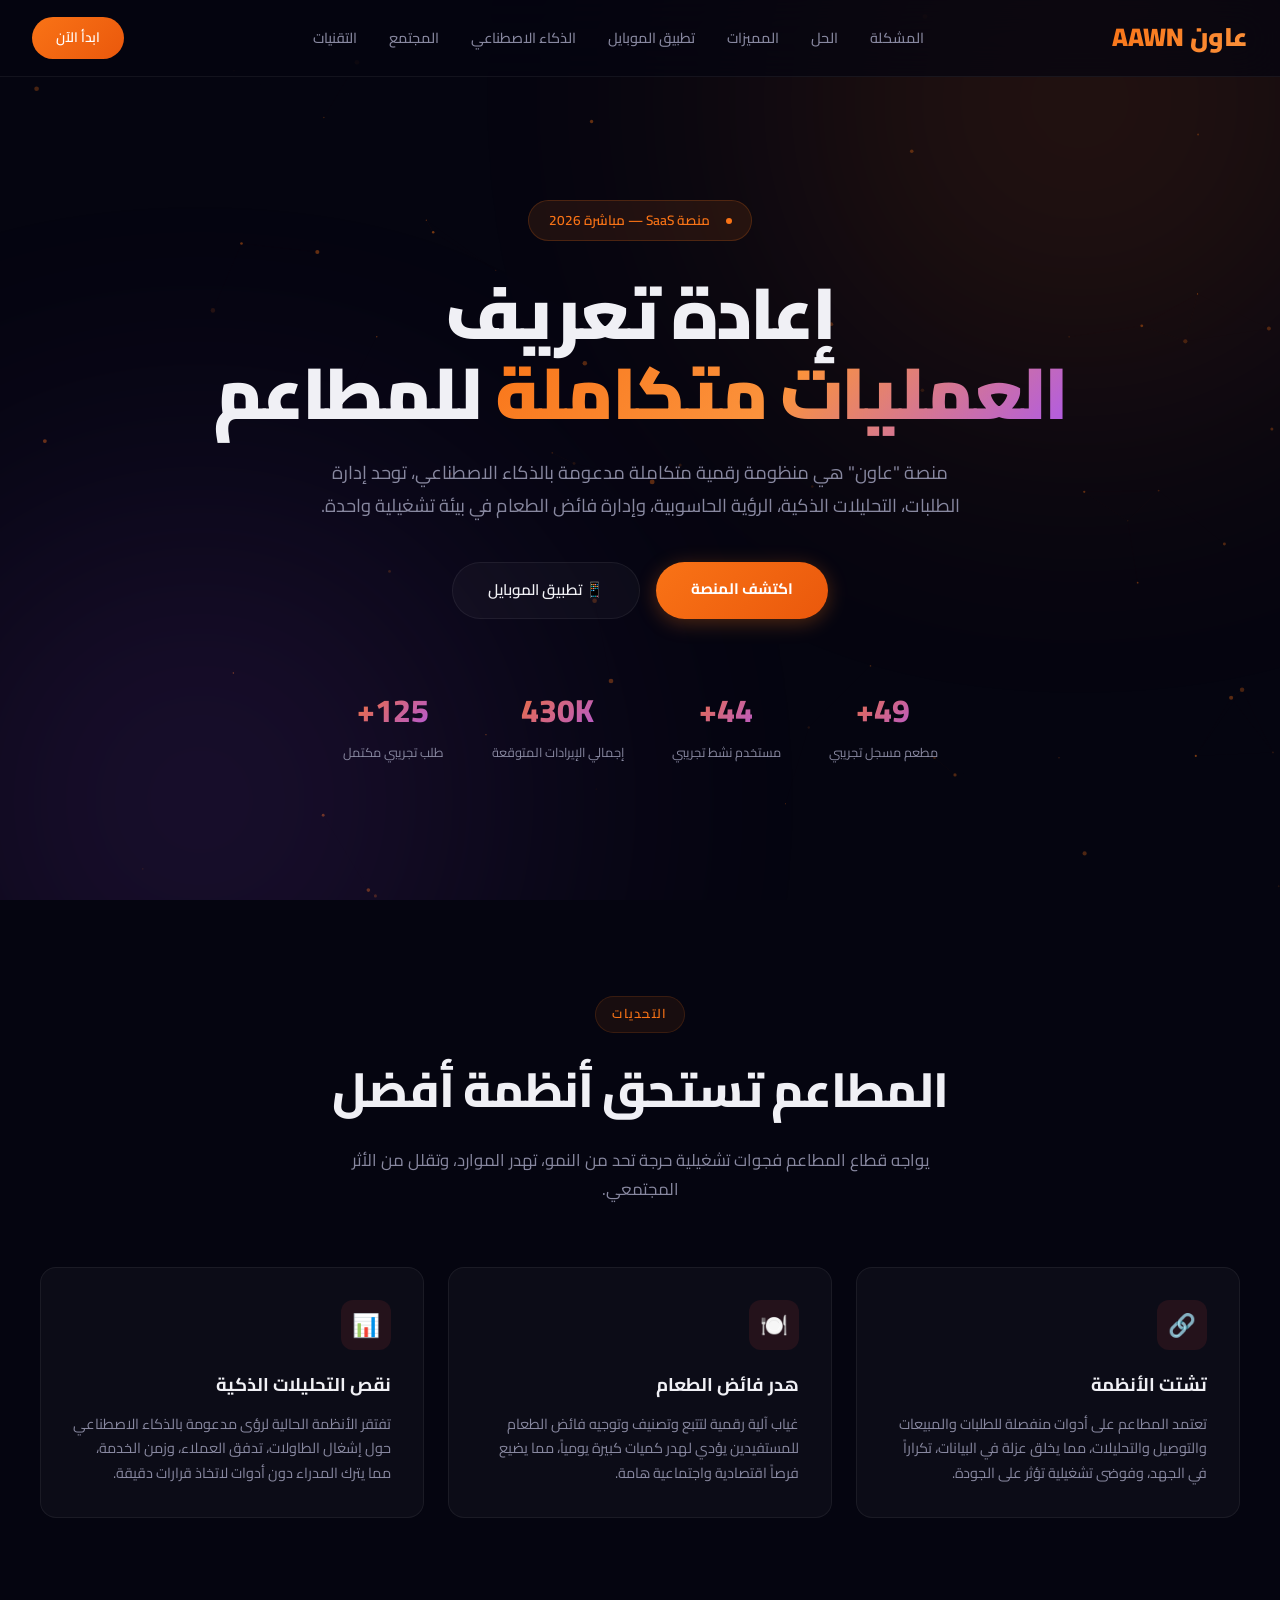
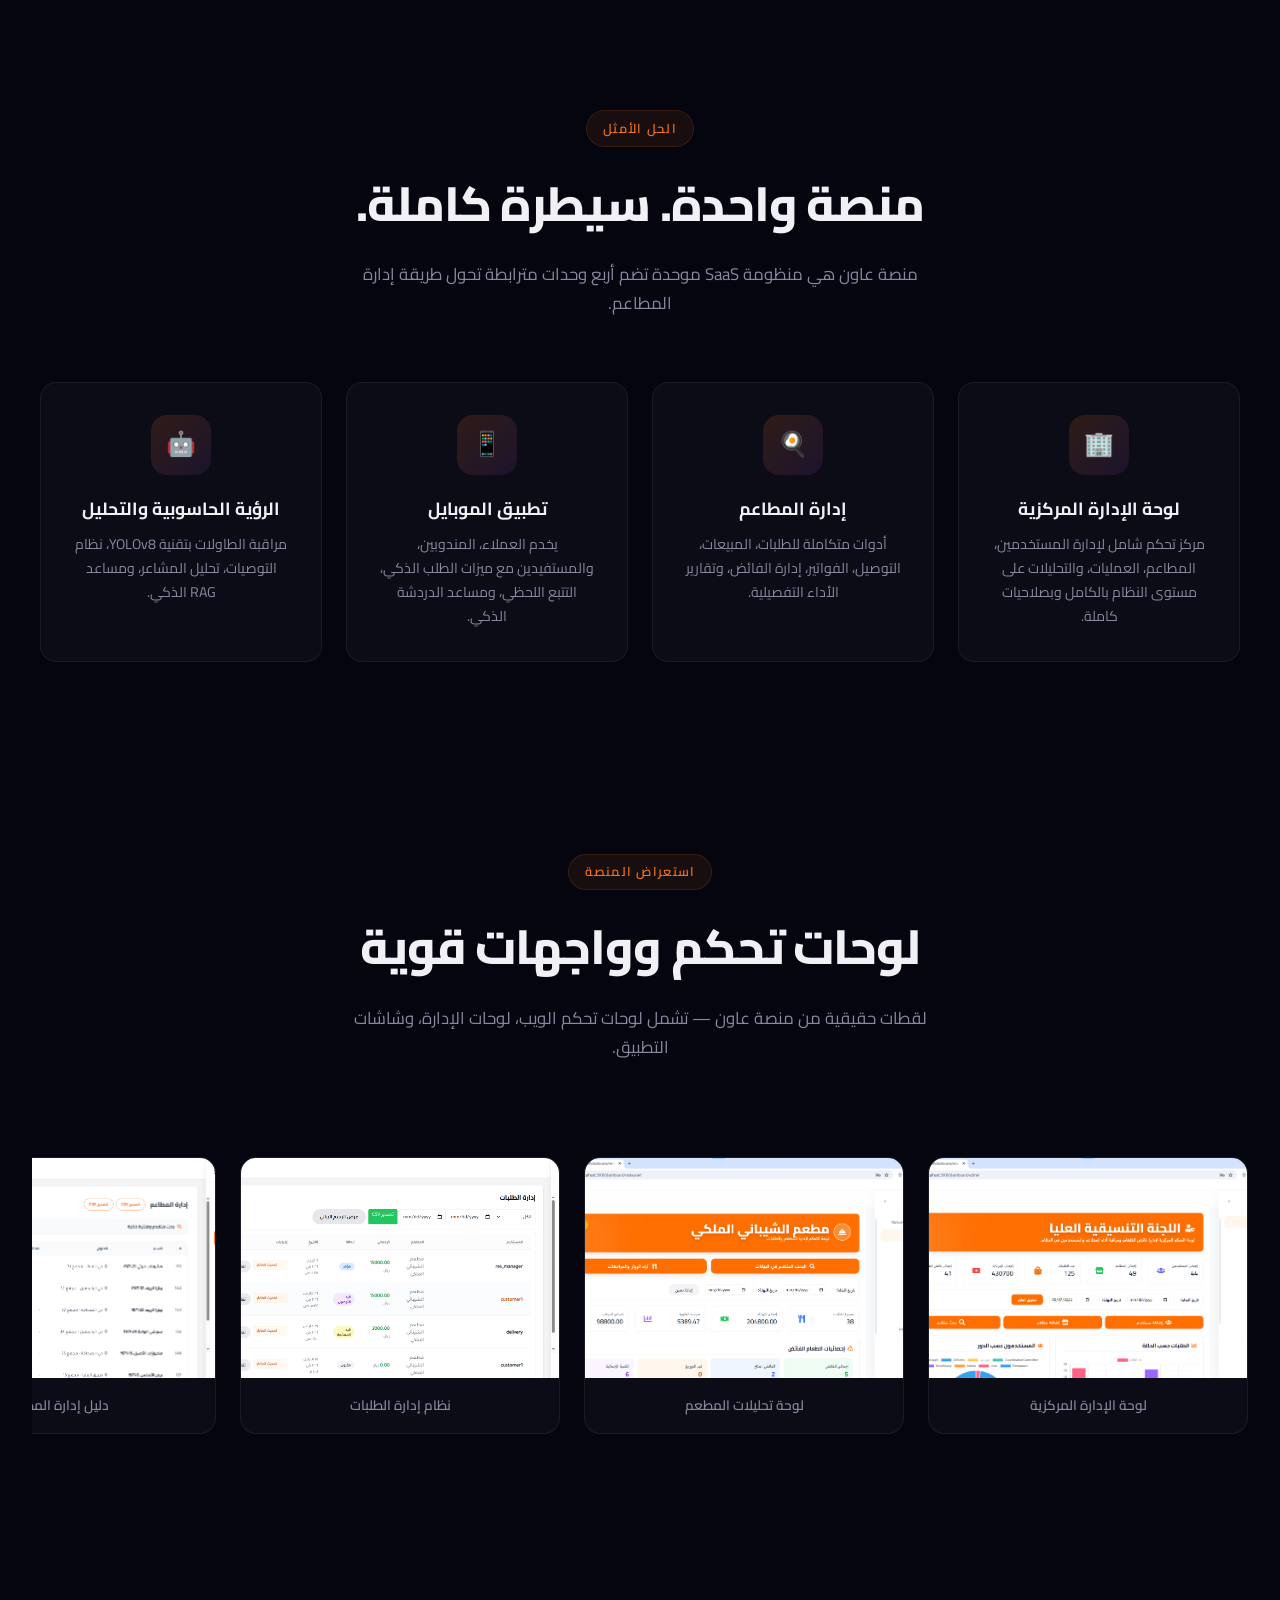
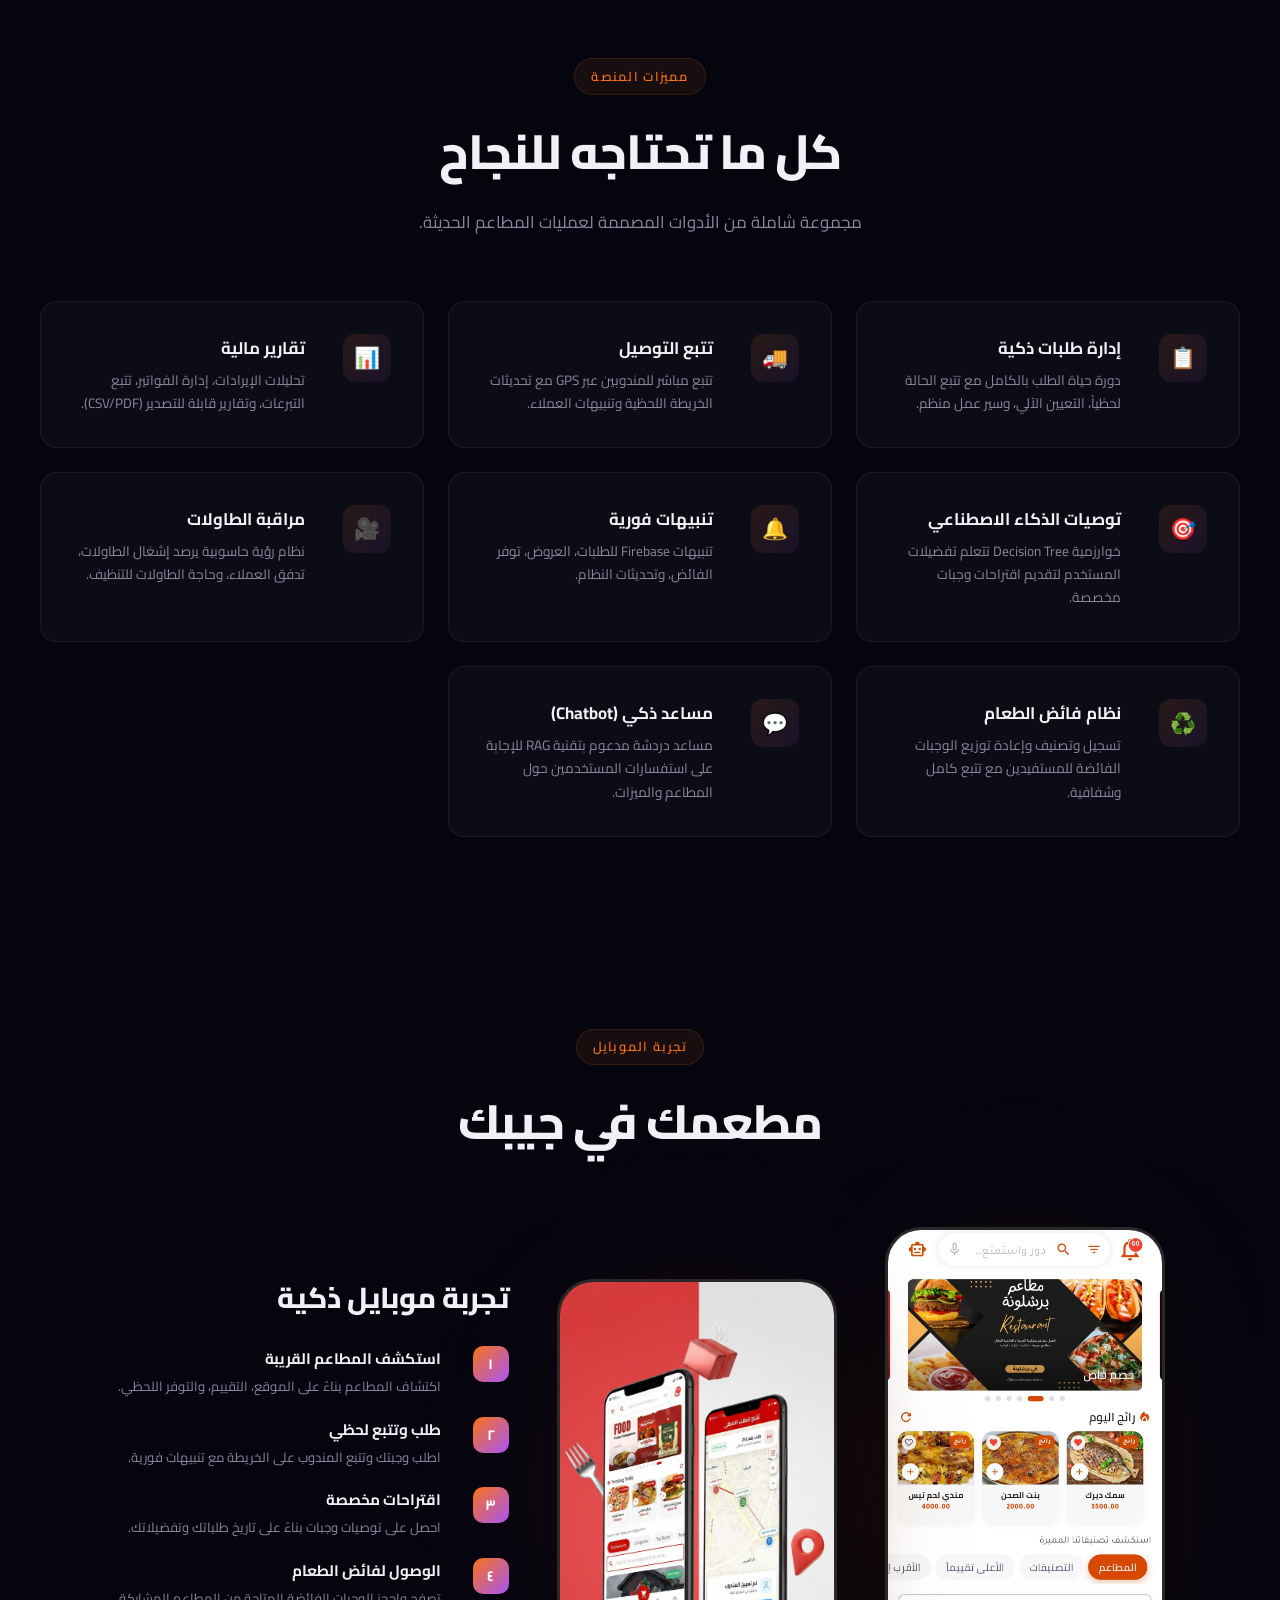
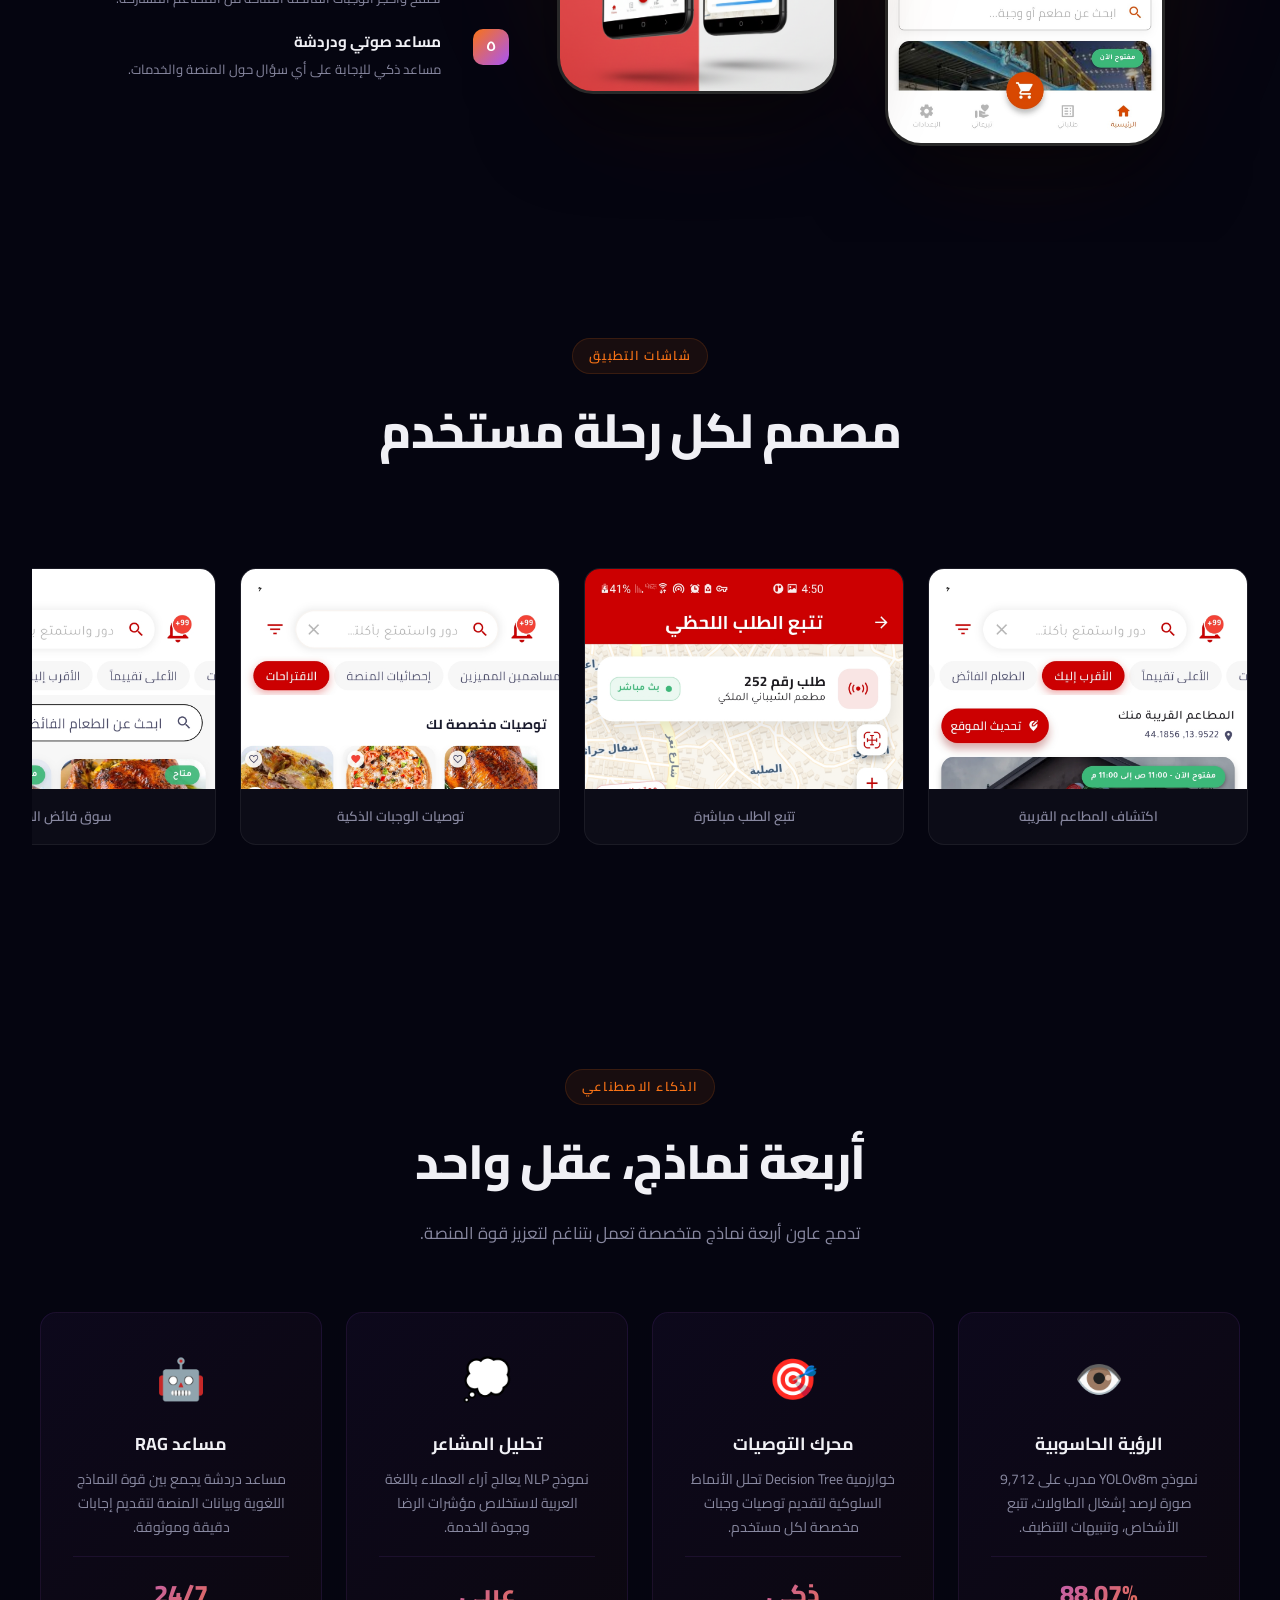
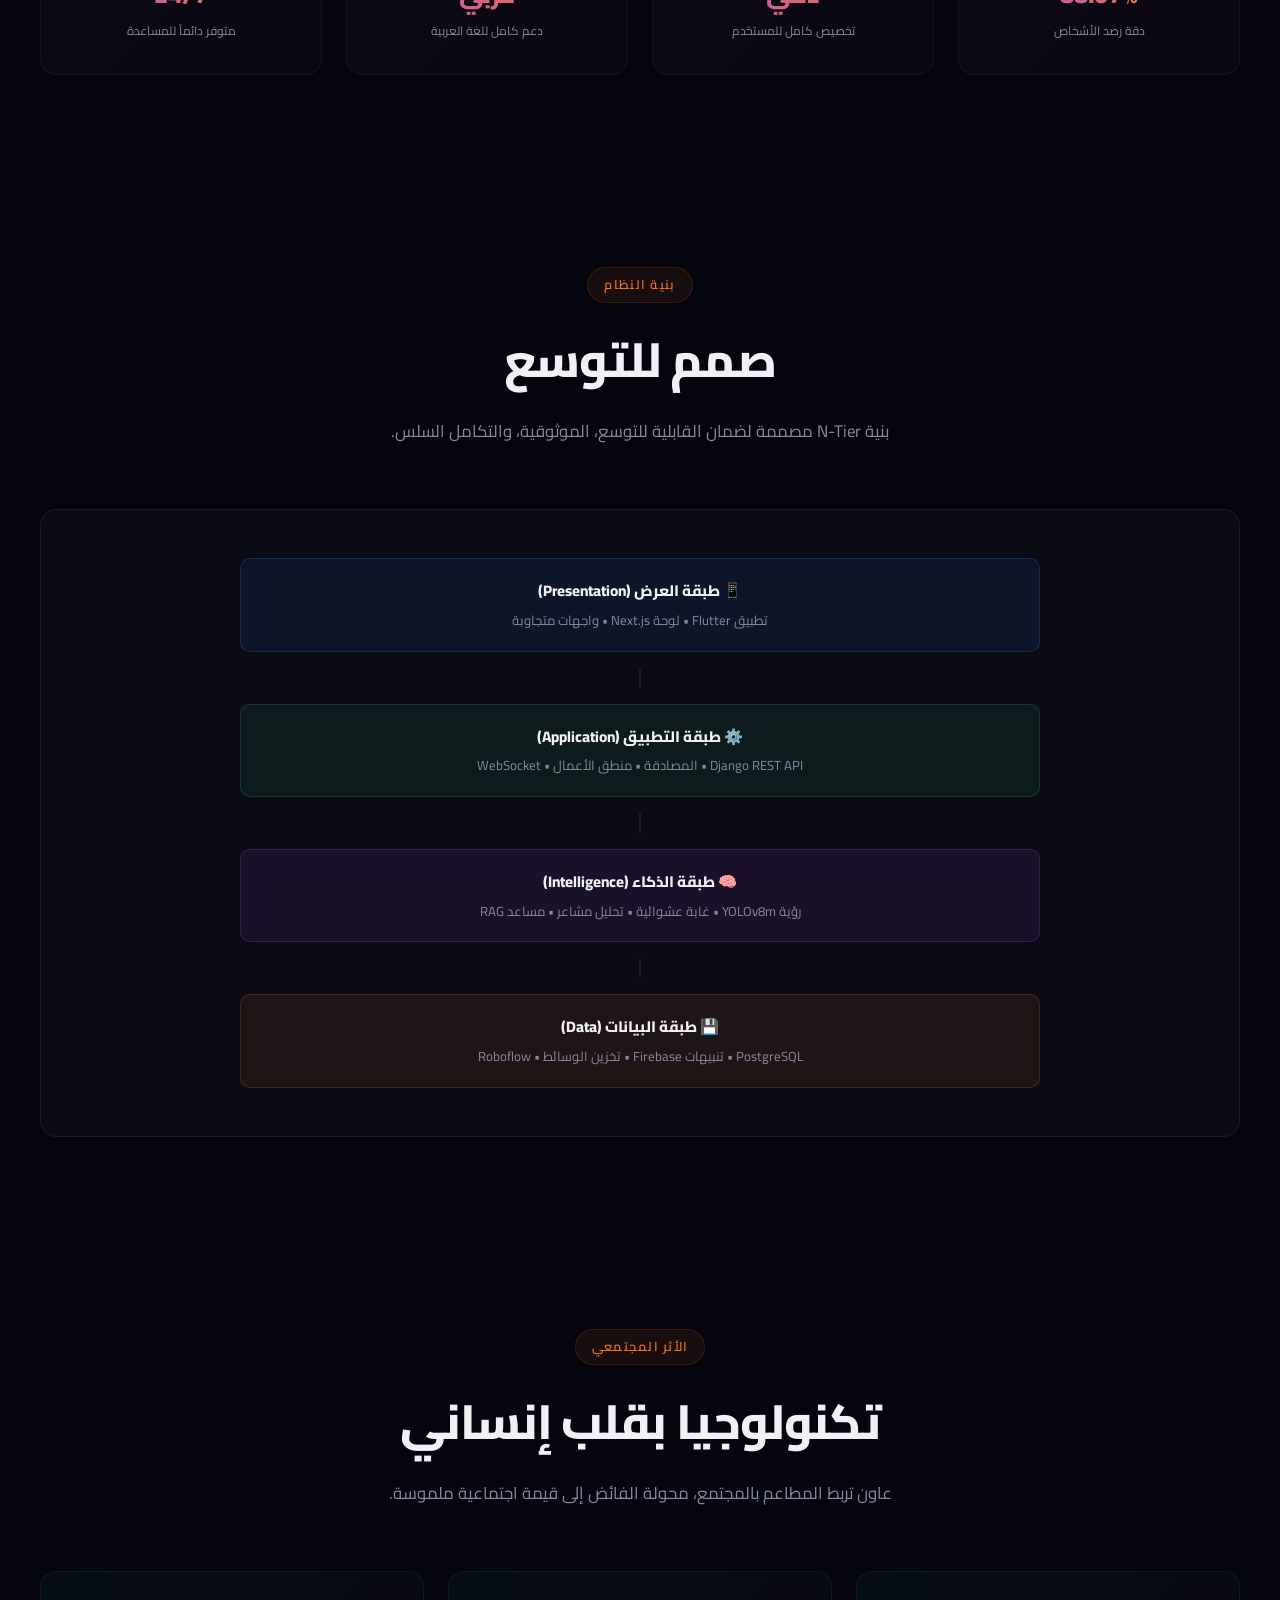
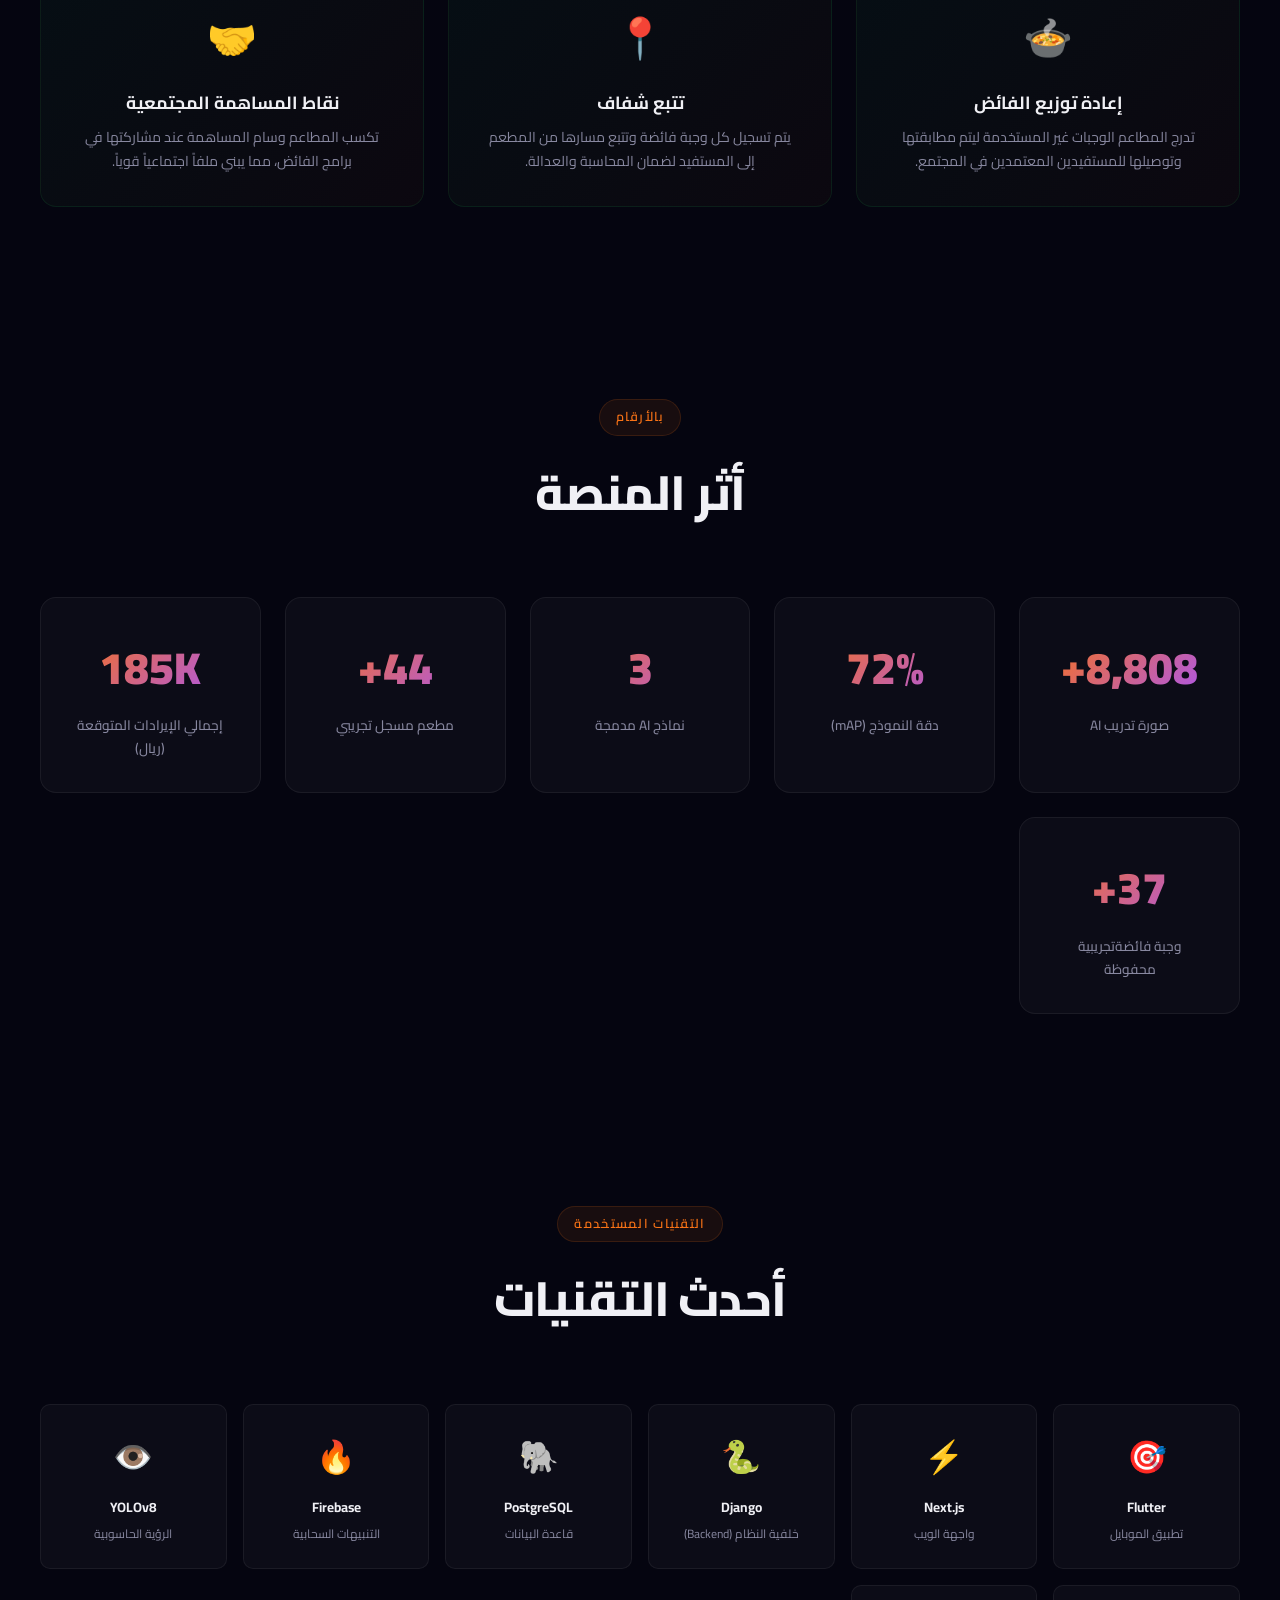
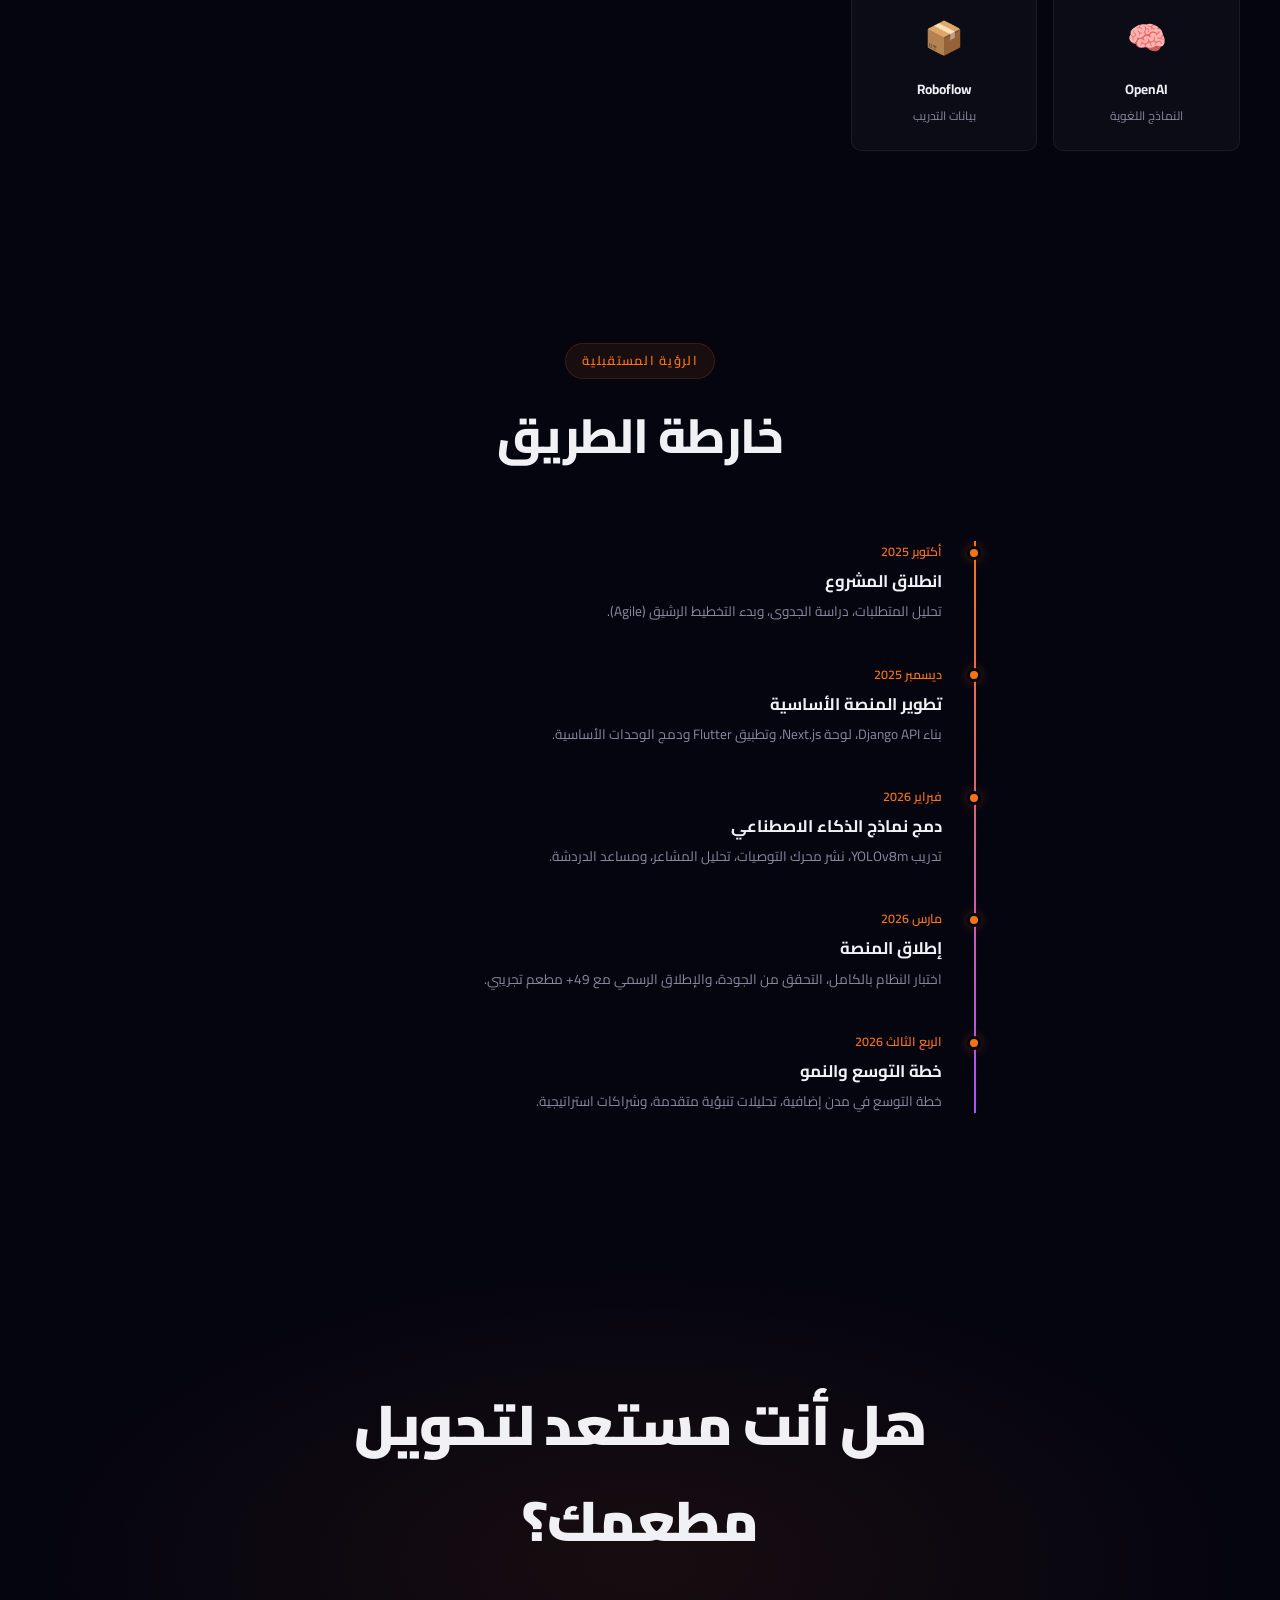
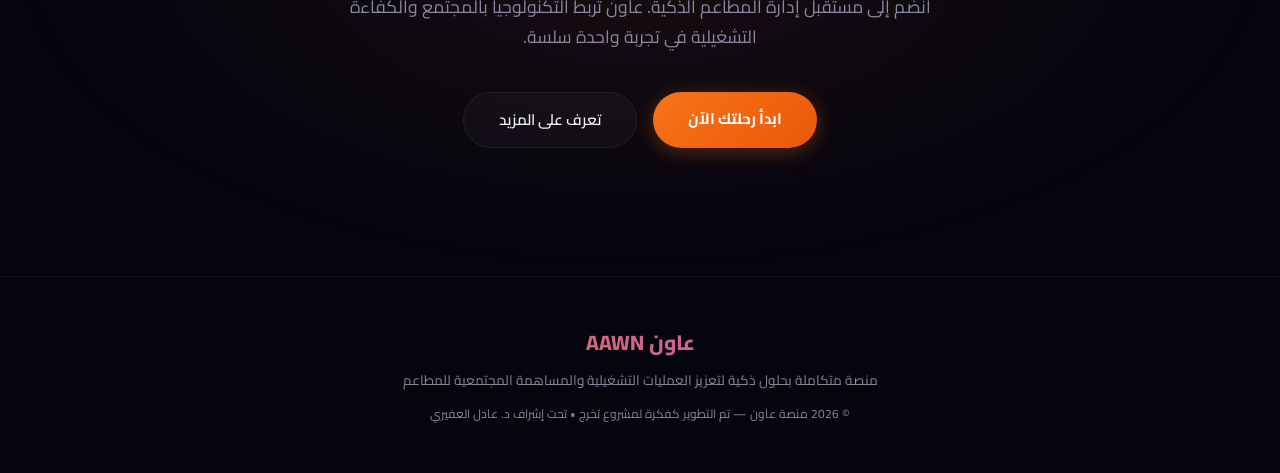
==== commit c644ff81: "add text" ====
--- a/index.html
+++ b/index.html
@@ -1,20 +1,20 @@
-<!DOCTYPE html>
+<!doctype html>
 <html lang="ar" dir="rtl">
-
-<head>
-    <meta charset="UTF-8">
-    <meta name="viewport" content="width=device-width, initial-scale=1.0">
+  <head>
+    <meta charset="UTF-8" />
+    <meta name="viewport" content="width=device-width, initial-scale=1.0" />
     <title>منصة عاون — النظام الذكي المتكامل لإدارة المطاعم</title>
-    <meta name="description"
-        content="منصة عاون: حلول رقمية ذكية تعتمد على الذكاء الاصطناعي لتحسين كفاءة المطاعم، إدارة فائض الطعام، وتعزيز الأثر المجتمعي.">
-    <link rel="stylesheet" href="styles.css">
-</head>
-
-<body>
-
+    <meta
+      name="description"
+      content="منصة عاون: حلول رقمية ذكية تعتمد على الذكاء الاصطناعي لتحسين كفاءة المطاعم، إدارة فائض الطعام، وتعزيز الأثر المجتمعي."
+    />
+    <link rel="stylesheet" href="styles.css" />
+  </head>
+
+  <body>
     <!-- PRELOADER -->
     <div class="preloader">
-        <div class="preloader-logo">عاون</div>
+      <div class="preloader-logo">عاون</div>
     </div>
 
     <!-- PARTICLES -->
@@ -22,589 +22,798 @@
 
     <!-- NAVBAR -->
     <nav class="navbar" id="navbar">
-        <a href="#" class="nav-logo">عاون AAWN</a>
-        <ul class="nav-links">
-            <li><a href="#problem">المشكلة</a></li>
-            <li><a href="#solution">الحل</a></li>
-            <li><a href="#features">المميزات</a></li>
-            <li><a href="#mobile">تطبيق الموبايل</a></li>
-            <li><a href="#ai">الذكاء الاصطناعي</a></li>
-            <li><a href="#community">المجتمع</a></li>
-            <li><a href="#tech">التقنيات</a></li>
-        </ul>
-        <a href="#cta" class="nav-cta">ابدأ الآن</a>
-        <button class="mobile-toggle" aria-label="Menu"><span></span><span></span><span></span></button>
+      <a href="#" class="nav-logo">عاون AAWN</a>
+      <ul class="nav-links">
+        <li><a href="#problem">المشكلة</a></li>
+        <li><a href="#solution">الحل</a></li>
+        <li><a href="#features">المميزات</a></li>
+        <li><a href="#mobile">تطبيق الموبايل</a></li>
+        <li><a href="#ai">الذكاء الاصطناعي</a></li>
+        <li><a href="#community">المجتمع</a></li>
+        <li><a href="#tech">التقنيات</a></li>
+      </ul>
+      <a href="#cta" class="nav-cta">ابدأ الآن</a>
+      <button class="mobile-toggle" aria-label="Menu">
+        <span></span><span></span><span></span>
+      </button>
     </nav>
 
     <!-- ==================== HERO ==================== -->
     <section class="hero" id="hero">
-        <div class="hero-glow hero-glow-1"></div>
-        <div class="hero-glow hero-glow-2"></div>
-        <div class="hero-content">
-            <div class="hero-badge"><span class="dot"></span> منصة SaaS — مباشرة 2026</div>
-            <h1>إعادة تعريف <br><span class="gradient-text">العمليات <span class="typing-text">الذكية</span></span>
-                للمطاعم</h1>
-            <p>منصة "عاون" هي منظومة رقمية متكاملة مدعومة بالذكاء الاصطناعي، توحد إدارة الطلبات، التحليلات الذكية،
-                الرؤية الحاسوبية، وإدارة فائض الطعام في بيئة تشغيلية واحدة.</p>
-            <div class="hero-buttons">
-                <a href="#features" class="btn-primary">اكتشف المنصة</a>
-                <a href="#mobile" class="btn-secondary">📱 تطبيق الموبايل</a>
-            </div>
-            <div class="hero-stats">
-                <div class="hero-stat">
-                    <div class="number" data-count="49" data-suffix="+">0</div>
-                    <div class="label">مطعم مسجل</div>
-                </div>
-                <div class="hero-stat">
-                    <div class="number" data-count="44" data-suffix="+">0</div>
-                    <div class="label">مستخدم نشط</div>
-                </div>
-                <div class="hero-stat">
-                    <div class="number" data-count="430" data-suffix="K">0</div>
-                    <div class="label">إجمالي الإيرادات</div>
-                </div>
-                <div class="hero-stat">
-                    <div class="number" data-count="125" data-suffix="+">0</div>
-                    <div class="label">طلب مكتمل</div>
-                </div>
-            </div>
-        </div>
+      <div class="hero-glow hero-glow-1"></div>
+      <div class="hero-glow hero-glow-2"></div>
+      <div class="hero-content">
+        <div class="hero-badge">
+          <span class="dot"></span> منصة SaaS — مباشرة 2026
+        </div>
+        <h1>
+          إعادة تعريف <br /><span class="gradient-text"
+            >العمليات <span class="typing-text">الذكية</span></span
+          >
+          للمطاعم
+        </h1>
+        <p>
+          منصة "عاون" هي منظومة رقمية متكاملة مدعومة بالذكاء الاصطناعي، توحد
+          إدارة الطلبات، التحليلات الذكية، الرؤية الحاسوبية، وإدارة فائض الطعام
+          في بيئة تشغيلية واحدة.
+        </p>
+        <div class="hero-buttons">
+          <a href="#features" class="btn-primary">اكتشف المنصة</a>
+          <a href="#mobile" class="btn-secondary">📱 تطبيق الموبايل</a>
+        </div>
+        <div class="hero-stats">
+          <div class="hero-stat">
+            <div class="number" data-count="49" data-suffix="+">0</div>
+            <div class="label">مطعم مسجل تجريبي</div>
+          </div>
+          <div class="hero-stat">
+            <div class="number" data-count="44" data-suffix="+">0</div>
+            <div class="label">مستخدم نشط تجريبي</div>
+          </div>
+          <div class="hero-stat">
+            <div class="number" data-count="430" data-suffix="K">0</div>
+            <div class="label">إجمالي الإيرادات المتوقعة</div>
+          </div>
+          <div class="hero-stat">
+            <div class="number" data-count="125" data-suffix="+">0</div>
+            <div class="label">طلب تجريبي مكتمل</div>
+          </div>
+        </div>
+      </div>
     </section>
 
     <!-- ==================== PROBLEM ==================== -->
     <section id="problem">
-        <div class="container">
-            <div class="section-header reveal">
-                <div class="section-tag">التحديات</div>
-                <h2 class="section-title">المطاعم تستحق أنظمة أفضل</h2>
-                <p class="section-desc">يواجه قطاع المطاعم فجوات تشغيلية حرجة تحد من النمو، تهدر الموارد، وتقلل من الأثر
-                    المجتمعي.</p>
-            </div>
-            <div class="problems-grid">
-                <div class="problem-card reveal reveal-delay-1">
-                    <div class="problem-icon">🔗</div>
-                    <h3>تشتت الأنظمة</h3>
-                    <p>تعتمد المطاعم على أدوات منفصلة للطلبات والمبيعات والتوصيل والتحليلات، مما يخلق عزلة في البيانات،
-                        تكراراً في الجهد، وفوضى تشغيلية تؤثر على الجودة.</p>
-                </div>
-                <div class="problem-card reveal reveal-delay-2">
-                    <div class="problem-icon">🍽️</div>
-                    <h3>هدر فائض الطعام</h3>
-                    <p>غياب آلية رقمية لتتبع وتصنيف وتوجيه فائض الطعام للمستفيدين يؤدي لهدر كميات كبيرة يومياً، مما يضيع
-                        فرصاً اقتصادية واجتماعية هامة.</p>
-                </div>
-                <div class="problem-card reveal reveal-delay-3">
-                    <div class="problem-icon">📊</div>
-                    <h3>نقص التحليلات الذكية</h3>
-                    <p>تفتقر الأنظمة الحالية لرؤى مدعومة بالذكاء الاصطناعي حول إشغال الطاولات، تدفق العملاء، وزمن
-                        الخدمة، مما يترك المدراء دون أدوات لاتخاذ قرارات دقيقة.</p>
-                </div>
-            </div>
-        </div>
+      <div class="container">
+        <div class="section-header reveal">
+          <div class="section-tag">التحديات</div>
+          <h2 class="section-title">المطاعم تستحق أنظمة أفضل</h2>
+          <p class="section-desc">
+            يواجه قطاع المطاعم فجوات تشغيلية حرجة تحد من النمو، تهدر الموارد،
+            وتقلل من الأثر المجتمعي.
+          </p>
+        </div>
+        <div class="problems-grid">
+          <div class="problem-card reveal reveal-delay-1">
+            <div class="problem-icon">🔗</div>
+            <h3>تشتت الأنظمة</h3>
+            <p>
+              تعتمد المطاعم على أدوات منفصلة للطلبات والمبيعات والتوصيل
+              والتحليلات، مما يخلق عزلة في البيانات، تكراراً في الجهد، وفوضى
+              تشغيلية تؤثر على الجودة.
+            </p>
+          </div>
+          <div class="problem-card reveal reveal-delay-2">
+            <div class="problem-icon">🍽️</div>
+            <h3>هدر فائض الطعام</h3>
+            <p>
+              غياب آلية رقمية لتتبع وتصنيف وتوجيه فائض الطعام للمستفيدين يؤدي
+              لهدر كميات كبيرة يومياً، مما يضيع فرصاً اقتصادية واجتماعية هامة.
+            </p>
+          </div>
+          <div class="problem-card reveal reveal-delay-3">
+            <div class="problem-icon">📊</div>
+            <h3>نقص التحليلات الذكية</h3>
+            <p>
+              تفتقر الأنظمة الحالية لرؤى مدعومة بالذكاء الاصطناعي حول إشغال
+              الطاولات، تدفق العملاء، وزمن الخدمة، مما يترك المدراء دون أدوات
+              لاتخاذ قرارات دقيقة.
+            </p>
+          </div>
+        </div>
+      </div>
     </section>
 
     <!-- ==================== SOLUTION ==================== -->
     <section id="solution">
-        <div class="container">
-            <div class="section-header reveal">
-                <div class="section-tag">الحل الأمثل</div>
-                <h2 class="section-title">منصة واحدة. <span class="gradient-text">سيطرة كاملة.</span></h2>
-                <p class="section-desc">منصة عاون هي منظومة SaaS موحدة تضم أربع وحدات مترابطة تحول طريقة إدارة المطاعم.
-                </p>
-            </div>
-            <div class="solution-grid">
-                <div class="solution-card reveal reveal-delay-1">
-                    <div class="solution-icon">🏢</div>
-                    <h3>لوحة الإدارة المركزية</h3>
-                    <p>مركز تحكم شامل لإدارة المستخدمين، المطاعم، العمليات، والتحليلات على مستوى النظام بالكامل
-                        وبصلاحيات كاملة.</p>
-                </div>
-                <div class="solution-card reveal reveal-delay-2">
-                    <div class="solution-icon">🍳</div>
-                    <h3>إدارة المطاعم</h3>
-                    <p>أدوات متكاملة للطلبات، المبيعات، التوصيل، الفواتير، إدارة الفائض، وتقارير الأداء التفصيلية.</p>
-                </div>
-                <div class="solution-card reveal reveal-delay-3">
-                    <div class="solution-icon">📱</div>
-                    <h3>تطبيق الموبايل</h3>
-                    <p>يخدم العملاء، المندوبين، والمستفيدين مع ميزات الطلب الذكي، التتبع اللحظي، ومساعد الدردشة الذكي.
-                    </p>
-                </div>
-                <div class="solution-card reveal reveal-delay-4">
-                    <div class="solution-icon">🤖</div>
-                    <h3>الرؤية الحاسوبية والتحليل</h3>
-                    <p>مراقبة الطاولات بتقنية YOLOv8، نظام التوصيات، تحليل المشاعر، ومساعد RAG الذكي.</p>
-                </div>
-            </div>
-        </div>
+      <div class="container">
+        <div class="section-header reveal">
+          <div class="section-tag">الحل الأمثل</div>
+          <h2 class="section-title">
+            منصة واحدة. <span class="gradient-text">سيطرة كاملة.</span>
+          </h2>
+          <p class="section-desc">
+            منصة عاون هي منظومة SaaS موحدة تضم أربع وحدات مترابطة تحول طريقة
+            إدارة المطاعم.
+          </p>
+        </div>
+        <div class="solution-grid">
+          <div class="solution-card reveal reveal-delay-1">
+            <div class="solution-icon">🏢</div>
+            <h3>لوحة الإدارة المركزية</h3>
+            <p>
+              مركز تحكم شامل لإدارة المستخدمين، المطاعم، العمليات، والتحليلات
+              على مستوى النظام بالكامل وبصلاحيات كاملة.
+            </p>
+          </div>
+          <div class="solution-card reveal reveal-delay-2">
+            <div class="solution-icon">🍳</div>
+            <h3>إدارة المطاعم</h3>
+            <p>
+              أدوات متكاملة للطلبات، المبيعات، التوصيل، الفواتير، إدارة الفائض،
+              وتقارير الأداء التفصيلية.
+            </p>
+          </div>
+          <div class="solution-card reveal reveal-delay-3">
+            <div class="solution-icon">📱</div>
+            <h3>تطبيق الموبايل</h3>
+            <p>
+              يخدم العملاء، المندوبين، والمستفيدين مع ميزات الطلب الذكي، التتبع
+              اللحظي، ومساعد الدردشة الذكي.
+            </p>
+          </div>
+          <div class="solution-card reveal reveal-delay-4">
+            <div class="solution-icon">🤖</div>
+            <h3>الرؤية الحاسوبية والتحليل</h3>
+            <p>
+              مراقبة الطاولات بتقنية YOLOv8، نظام التوصيات، تحليل المشاعر،
+              ومساعد RAG الذكي.
+            </p>
+          </div>
+        </div>
+      </div>
     </section>
 
     <!-- ==================== DASHBOARD SHOWCASE ==================== -->
     <section class="showcase-section" id="showcase">
-        <div class="container">
-            <div class="section-header reveal">
-                <div class="section-tag">استعراض المنصة</div>
-                <h2 class="section-title">لوحات تحكم وواجهات قوية</h2>
-                <p class="section-desc">لقطات حقيقية من منصة عاون — تشمل لوحات تحكم الويب، لوحات الإدارة، وشاشات
-                    التطبيق.</p>
-            </div>
-        </div>
-        <div class="screenshots-container">
-            <div class="screenshots-track">
-                <div class="screenshot-card"><img src="admin_dashboard_Web.png" alt="لوحة الإدارة" loading="lazy">
-                    <div class="caption">لوحة الإدارة المركزية</div>
-                </div>
-                <div class="screenshot-card"><img src="res_dashborad_Web.png" alt="لوحة المطعم" loading="lazy">
-                    <div class="caption">لوحة تحليلات المطعم</div>
-                </div>
-                <div class="screenshot-card"><img src="orders_manag.png" alt="إدارة الطلبات" loading="lazy">
-                    <div class="caption">نظام إدارة الطلبات</div>
-                </div>
-                <div class="screenshot-card"><img src="rest_mang_web.png" alt="إدارة المطاعم" loading="lazy">
-                    <div class="caption">دليل إدارة المطاعم</div>
-                </div>
-                <div class="screenshot-card"><img src="suprlus_manag_web.png" alt="إدارة الفائض" loading="lazy">
-                    <div class="caption">إدارة فائض الطعام</div>
-                </div>
-                <div class="screenshot-card"><img
-                        src="لوحة المراقبة الاساسية لمراقبة حالات الطاولات واعطاء احصائيات عن الطاولات واشغالها.png"
-                        alt="مراقبة الطاولات" loading="lazy">
-                    <div class="caption">نظام مراقبة الطاولات الذكي</div>
-                </div>
-                <!-- Duplicate for infinite scroll -->
-                <div class="screenshot-card"><img src="admin_dashboard_Web.png" alt="لوحة الإدارة" loading="lazy">
-                    <div class="caption">لوحة الإدارة المركزية</div>
-                </div>
-                <div class="screenshot-card"><img src="res_dashborad_Web.png" alt="لوحة المطعم" loading="lazy">
-                    <div class="caption">لوحة تحليلات المطعم</div>
-                </div>
-                <div class="screenshot-card"><img src="orders_manag.png" alt="إدارة الطلبات" loading="lazy">
-                    <div class="caption">نظام إدارة الطلبات</div>
-                </div>
-            </div>
-        </div>
+      <div class="container">
+        <div class="section-header reveal">
+          <div class="section-tag">استعراض المنصة</div>
+          <h2 class="section-title">لوحات تحكم وواجهات قوية</h2>
+          <p class="section-desc">
+            لقطات حقيقية من منصة عاون — تشمل لوحات تحكم الويب، لوحات الإدارة،
+            وشاشات التطبيق.
+          </p>
+        </div>
+      </div>
+      <div class="screenshots-container">
+        <div class="screenshots-track">
+          <div class="screenshot-card">
+            <img
+              src="admin_dashboard_Web.png"
+              alt="لوحة الإدارة"
+              loading="lazy"
+            />
+            <div class="caption">لوحة الإدارة المركزية</div>
+          </div>
+          <div class="screenshot-card">
+            <img src="res_dashborad_Web.png" alt="لوحة المطعم" loading="lazy" />
+            <div class="caption">لوحة تحليلات المطعم</div>
+          </div>
+          <div class="screenshot-card">
+            <img src="orders_manag.png" alt="إدارة الطلبات" loading="lazy" />
+            <div class="caption">نظام إدارة الطلبات</div>
+          </div>
+          <div class="screenshot-card">
+            <img src="rest_mang_web.png" alt="إدارة المطاعم" loading="lazy" />
+            <div class="caption">دليل إدارة المطاعم</div>
+          </div>
+          <div class="screenshot-card">
+            <img
+              src="suprlus_manag_web.png"
+              alt="إدارة الفائض"
+              loading="lazy"
+            />
+            <div class="caption">إدارة فائض الطعام</div>
+          </div>
+          <div class="screenshot-card">
+            <img
+              src="لوحة المراقبة الاساسية لمراقبة حالات الطاولات واعطاء احصائيات عن الطاولات واشغالها.png"
+              alt="مراقبة الطاولات"
+              loading="lazy"
+            />
+            <div class="caption">نظام مراقبة الطاولات الذكي</div>
+          </div>
+          <!-- Duplicate for infinite scroll -->
+          <div class="screenshot-card">
+            <img
+              src="admin_dashboard_Web.png"
+              alt="لوحة الإدارة"
+              loading="lazy"
+            />
+            <div class="caption">لوحة الإدارة المركزية</div>
+          </div>
+          <div class="screenshot-card">
+            <img src="res_dashborad_Web.png" alt="لوحة المطعم" loading="lazy" />
+            <div class="caption">لوحة تحليلات المطعم</div>
+          </div>
+          <div class="screenshot-card">
+            <img src="orders_manag.png" alt="إدارة الطلبات" loading="lazy" />
+            <div class="caption">نظام إدارة الطلبات</div>
+          </div>
+        </div>
+      </div>
     </section>
 
     <!-- ==================== FEATURES ==================== -->
     <section id="features">
-        <div class="container">
-            <div class="section-header reveal">
-                <div class="section-tag">مميزات المنصة</div>
-                <h2 class="section-title">كل ما تحتاجه <span class="gradient-text">للنجاح</span></h2>
-                <p class="section-desc">مجموعة شاملة من الأدوات المصممة لعمليات المطاعم الحديثة.</p>
-            </div>
-            <div class="features-grid">
-                <div class="feature-card reveal">
-                    <div class="feature-icon-wrap">📋</div>
-                    <div>
-                        <h3>إدارة طلبات ذكية</h3>
-                        <p>دورة حياة الطلب بالكامل مع تتبع الحالة لحظياً، التعيين الآلي، وسير عمل منظم.</p>
-                    </div>
-                </div>
-                <div class="feature-card reveal">
-                    <div class="feature-icon-wrap">🚚</div>
-                    <div>
-                        <h3>تتبع التوصيل</h3>
-                        <p>تتبع مباشر للمندوبين عبر GPS مع تحديثات الخريطة اللحظية وتنبيهات العملاء.</p>
-                    </div>
-                </div>
-                <div class="feature-card reveal">
-                    <div class="feature-icon-wrap">📊</div>
-                    <div>
-                        <h3>تقارير مالية</h3>
-                        <p>تحليلات الإيرادات، إدارة الفواتير، تتبع التبرعات، وتقارير قابلة للتصدير (CSV/PDF).</p>
-                    </div>
-                </div>
-                <div class="feature-card reveal">
-                    <div class="feature-icon-wrap">🎯</div>
-                    <div>
-                        <h3>توصيات الذكاء الاصطناعي</h3>
-                        <p>خوارزمية Random Forest تتعلم تفضيلات المستخدم لتقديم اقتراحات وجبات مخصصة.</p>
-                    </div>
-                </div>
-                <div class="feature-card reveal">
-                    <div class="feature-icon-wrap">🔔</div>
-                    <div>
-                        <h3>تنبيهات فورية</h3>
-                        <p>تنبيهات Firebase للطلبات، العروض، توفر الفائض، وتحديثات النظام.</p>
-                    </div>
-                </div>
-                <div class="feature-card reveal">
-                    <div class="feature-icon-wrap">🎥</div>
-                    <div>
-                        <h3>مراقبة الطاولات</h3>
-                        <p>نظام رؤية حاسوبية يرصد إشغال الطاولات، تدفق العملاء، وحاجة الطاولات للتنظيف.</p>
-                    </div>
-                </div>
-                <div class="feature-card reveal">
-                    <div class="feature-icon-wrap">♻️</div>
-                    <div>
-                        <h3>نظام فائض الطعام</h3>
-                        <p>تسجيل وتصنيف وإعادة توزيع الوجبات الفائضة للمستفيدين مع تتبع كامل وشفافية.</p>
-                    </div>
-                </div>
-                <div class="feature-card reveal">
-                    <div class="feature-icon-wrap">💬</div>
-                    <div>
-                        <h3>مساعد ذكي (Chatbot)</h3>
-                        <p>مساعد دردشة مدعوم بتقنية RAG للإجابة على استفسارات المستخدمين حول المطاعم والميزات.</p>
-                    </div>
-                </div>
-            </div>
-        </div>
+      <div class="container">
+        <div class="section-header reveal">
+          <div class="section-tag">مميزات المنصة</div>
+          <h2 class="section-title">
+            كل ما تحتاجه <span class="gradient-text">للنجاح</span>
+          </h2>
+          <p class="section-desc">
+            مجموعة شاملة من الأدوات المصممة لعمليات المطاعم الحديثة.
+          </p>
+        </div>
+        <div class="features-grid">
+          <div class="feature-card reveal">
+            <div class="feature-icon-wrap">📋</div>
+            <div>
+              <h3>إدارة طلبات ذكية</h3>
+              <p>
+                دورة حياة الطلب بالكامل مع تتبع الحالة لحظياً، التعيين الآلي،
+                وسير عمل منظم.
+              </p>
+            </div>
+          </div>
+          <div class="feature-card reveal">
+            <div class="feature-icon-wrap">🚚</div>
+            <div>
+              <h3>تتبع التوصيل</h3>
+              <p>
+                تتبع مباشر للمندوبين عبر GPS مع تحديثات الخريطة اللحظية وتنبيهات
+                العملاء.
+              </p>
+            </div>
+          </div>
+          <div class="feature-card reveal">
+            <div class="feature-icon-wrap">📊</div>
+            <div>
+              <h3>تقارير مالية</h3>
+              <p>
+                تحليلات الإيرادات، إدارة الفواتير، تتبع التبرعات، وتقارير قابلة
+                للتصدير (CSV/PDF).
+              </p>
+            </div>
+          </div>
+          <div class="feature-card reveal">
+            <div class="feature-icon-wrap">🎯</div>
+            <div>
+              <h3>توصيات الذكاء الاصطناعي</h3>
+              <p>
+                خوارزمية Decision Tree تتعلم تفضيلات المستخدم لتقديم اقتراحات
+                وجبات مخصصة.
+              </p>
+            </div>
+          </div>
+          <div class="feature-card reveal">
+            <div class="feature-icon-wrap">🔔</div>
+            <div>
+              <h3>تنبيهات فورية</h3>
+              <p>
+                تنبيهات Firebase للطلبات، العروض، توفر الفائض، وتحديثات النظام.
+              </p>
+            </div>
+          </div>
+          <div class="feature-card reveal">
+            <div class="feature-icon-wrap">🎥</div>
+            <div>
+              <h3>مراقبة الطاولات</h3>
+              <p>
+                نظام رؤية حاسوبية يرصد إشغال الطاولات، تدفق العملاء، وحاجة
+                الطاولات للتنظيف.
+              </p>
+            </div>
+          </div>
+          <div class="feature-card reveal">
+            <div class="feature-icon-wrap">♻️</div>
+            <div>
+              <h3>نظام فائض الطعام</h3>
+              <p>
+                تسجيل وتصنيف وإعادة توزيع الوجبات الفائضة للمستفيدين مع تتبع
+                كامل وشفافية.
+              </p>
+            </div>
+          </div>
+          <div class="feature-card reveal">
+            <div class="feature-icon-wrap">💬</div>
+            <div>
+              <h3>مساعد ذكي (Chatbot)</h3>
+              <p>
+                مساعد دردشة مدعوم بتقنية RAG للإجابة على استفسارات المستخدمين
+                حول المطاعم والميزات.
+              </p>
+            </div>
+          </div>
+        </div>
+      </div>
     </section>
 
     <!-- ==================== MOBILE APP ==================== -->
-    <section id="mobile" style="overflow:hidden;">
-        <div class="container">
-            <div class="section-header reveal">
-                <div class="section-tag">تجربة الموبايل</div>
-                <h2 class="section-title">مطعمك في <span class="gradient-text">جيبك</span></h2>
-            </div>
-            <div class="mobile-showcase">
-                <div class="phone-mockup reveal">
-                    <div class="phone-glow"></div>
-                    <div class="phone-frame"><img src="home_mobile.jpg" alt="تطبيق عاون"></div>
-                </div>
-                <div class="phone-mockup reveal reveal-delay-1">
-                    <div class="phone-glow"></div>
-                    <div class="phone-frame"><img src="mainpage&order_mockups.png" alt="الطلب والتتبع"
-                            style="object-fit:cover;height:100%;"></div>
-                </div>
-                <div class="mobile-features reveal reveal-delay-2">
-                    <h3>تجربة موبايل ذكية</h3>
-                    <div class="mobile-feature-item">
-                        <div class="mobile-feature-dot">١</div>
-                        <div>
-                            <h4>استكشف المطاعم القريبة</h4>
-                            <p>اكتشاف المطاعم بناءً على الموقع، التقييم، والتوفر اللحظي.</p>
-                        </div>
-                    </div>
-                    <div class="mobile-feature-item">
-                        <div class="mobile-feature-dot">٢</div>
-                        <div>
-                            <h4>طلب وتتبع لحظي</h4>
-                            <p>اطلب وجبتك وتتبع المندوب على الخريطة مع تنبيهات فورية.</p>
-                        </div>
-                    </div>
-                    <div class="mobile-feature-item">
-                        <div class="mobile-feature-dot">٣</div>
-                        <div>
-                            <h4>اقتراحات مخصصة</h4>
-                            <p>احصل على توصيات وجبات بناءً على تاريخ طلباتك وتفضيلاتك.</p>
-                        </div>
-                    </div>
-                    <div class="mobile-feature-item">
-                        <div class="mobile-feature-dot">٤</div>
-                        <div>
-                            <h4>الوصول لفائض الطعام</h4>
-                            <p>تصفح واحجز الوجبات الفائضة المتاحة من المطاعم المشاركة.</p>
-                        </div>
-                    </div>
-                    <div class="mobile-feature-item">
-                        <div class="mobile-feature-dot">٥</div>
-                        <div>
-                            <h4>مساعد صوتي ودردشة</h4>
-                            <p>مساعد ذكي للإجابة على أي سؤال حول المنصة والخدمات.</p>
-                        </div>
-                    </div>
-                </div>
-            </div>
-        </div>
+    <section id="mobile" style="overflow: hidden">
+      <div class="container">
+        <div class="section-header reveal">
+          <div class="section-tag">تجربة الموبايل</div>
+          <h2 class="section-title">
+            مطعمك في <span class="gradient-text">جيبك</span>
+          </h2>
+        </div>
+        <div class="mobile-showcase">
+          <div class="phone-mockup reveal">
+            <div class="phone-glow"></div>
+            <div class="phone-frame">
+              <img src="home_mobile.jpg" alt="تطبيق عاون" />
+            </div>
+          </div>
+          <div class="phone-mockup reveal reveal-delay-1">
+            <div class="phone-glow"></div>
+            <div class="phone-frame">
+              <img
+                src="mainpage&order_mockups.png"
+                alt="الطلب والتتبع"
+                style="object-fit: cover; height: 100%"
+              />
+            </div>
+          </div>
+          <div class="mobile-features reveal reveal-delay-2">
+            <h3>تجربة موبايل ذكية</h3>
+            <div class="mobile-feature-item">
+              <div class="mobile-feature-dot">١</div>
+              <div>
+                <h4>استكشف المطاعم القريبة</h4>
+                <p>اكتشاف المطاعم بناءً على الموقع، التقييم، والتوفر اللحظي.</p>
+              </div>
+            </div>
+            <div class="mobile-feature-item">
+              <div class="mobile-feature-dot">٢</div>
+              <div>
+                <h4>طلب وتتبع لحظي</h4>
+                <p>اطلب وجبتك وتتبع المندوب على الخريطة مع تنبيهات فورية.</p>
+              </div>
+            </div>
+            <div class="mobile-feature-item">
+              <div class="mobile-feature-dot">٣</div>
+              <div>
+                <h4>اقتراحات مخصصة</h4>
+                <p>احصل على توصيات وجبات بناءً على تاريخ طلباتك وتفضيلاتك.</p>
+              </div>
+            </div>
+            <div class="mobile-feature-item">
+              <div class="mobile-feature-dot">٤</div>
+              <div>
+                <h4>الوصول لفائض الطعام</h4>
+                <p>تصفح واحجز الوجبات الفائضة المتاحة من المطاعم المشاركة.</p>
+              </div>
+            </div>
+            <div class="mobile-feature-item">
+              <div class="mobile-feature-dot">٥</div>
+              <div>
+                <h4>مساعد صوتي ودردشة</h4>
+                <p>مساعد ذكي للإجابة على أي سؤال حول المنصة والخدمات.</p>
+              </div>
+            </div>
+          </div>
+        </div>
+      </div>
     </section>
 
     <!-- ==================== MOBILE SCREENS GALLERY ==================== -->
     <section>
-        <div class="container">
-            <div class="section-header reveal">
-                <div class="section-tag">شاشات التطبيق</div>
-                <h2 class="section-title">مصمم لكل <span class="gradient-text">رحلة مستخدم</span></h2>
-            </div>
-        </div>
-        <div class="screenshots-container">
-            <div class="screenshots-track" style="animation-direction:reverse;">
-                <div class="screenshot-card"><img src="شاشة عرض المطاعم الاقرب للعميل.jpg" alt="المطاعم القريبة">
-                    <div class="caption">اكتشاف المطاعم القريبة</div>
-                </div>
-                <div class="screenshot-card"><img src="شاشة تتبع الطلب للعميل.jpg" alt="تتبع الطلب">
-                    <div class="caption">تتبع الطلب مباشرة</div>
-                </div>
-                <div class="screenshot-card"><img src="شاشة عرض توصيات للمستخدم ومفضلاته من الوجبات.jpg" alt="التوصيات">
-                    <div class="caption">توصيات الوجبات الذكية</div>
-                </div>
-                <div class="screenshot-card"><img src="شاشة عرض الطعام الفائض.jpg" alt="فائض الطعام">
-                    <div class="caption">سوق فائض الطعام</div>
-                </div>
-                <div class="screenshot-card"><img src="شاشة الشات بوت .jpg" alt="المساعد الذكي">
-                    <div class="caption">مساعد الدردشة الذكي</div>
-                </div>
-                <!-- Duplicate -->
-                <div class="screenshot-card"><img src="شاشة عرض المطاعم الاقرب للعميل.jpg" alt="المطاعم القريبة">
-                    <div class="caption">اكتشاف المطاعم القريبة</div>
-                </div>
-                <div class="screenshot-card"><img src="شاشة تتبع الطلب للعميل.jpg" alt="تتبع الطلب">
-                    <div class="caption">تتبع الطلب مباشرة</div>
-                </div>
-            </div>
-        </div>
+      <div class="container">
+        <div class="section-header reveal">
+          <div class="section-tag">شاشات التطبيق</div>
+          <h2 class="section-title">
+            مصمم لكل <span class="gradient-text">رحلة مستخدم</span>
+          </h2>
+        </div>
+      </div>
+      <div class="screenshots-container">
+        <div class="screenshots-track" style="animation-direction: reverse">
+          <div class="screenshot-card">
+            <img
+              src="شاشة عرض المطاعم الاقرب للعميل.jpg"
+              alt="المطاعم القريبة"
+            />
+            <div class="caption">اكتشاف المطاعم القريبة</div>
+          </div>
+          <div class="screenshot-card">
+            <img src="شاشة تتبع الطلب للعميل.jpg" alt="تتبع الطلب" />
+            <div class="caption">تتبع الطلب مباشرة</div>
+          </div>
+          <div class="screenshot-card">
+            <img
+              src="شاشة عرض توصيات للمستخدم ومفضلاته من الوجبات.jpg"
+              alt="التوصيات"
+            />
+            <div class="caption">توصيات الوجبات الذكية</div>
+          </div>
+          <div class="screenshot-card">
+            <img src="شاشة عرض الطعام الفائض.jpg" alt="فائض الطعام" />
+            <div class="caption">سوق فائض الطعام</div>
+          </div>
+          <div class="screenshot-card">
+            <img src="شاشة الشات بوت .jpg" alt="المساعد الذكي" />
+            <div class="caption">مساعد الدردشة الذكي</div>
+          </div>
+          <!-- Duplicate -->
+          <div class="screenshot-card">
+            <img
+              src="شاشة عرض المطاعم الاقرب للعميل.jpg"
+              alt="المطاعم القريبة"
+            />
+            <div class="caption">اكتشاف المطاعم القريبة</div>
+          </div>
+          <div class="screenshot-card">
+            <img src="شاشة تتبع الطلب للعميل.jpg" alt="تتبع الطلب" />
+            <div class="caption">تتبع الطلب مباشرة</div>
+          </div>
+        </div>
+      </div>
     </section>
 
     <!-- ==================== AI ENGINE ==================== -->
     <section id="ai">
-        <div class="container">
-            <div class="section-header reveal">
-                <div class="section-tag">الذكاء الاصطناعي</div>
-                <h2 class="section-title">أربعة نماذج، <span class="gradient-text">عقل واحد</span></h2>
-                <p class="section-desc">تدمج عاون أربعة نماذج متخصصة تعمل بتناغم لتعزيز قوة المنصة.</p>
-            </div>
-            <div class="ai-grid">
-                <div class="ai-card reveal reveal-delay-1">
-                    <div class="ai-icon">👁️</div>
-                    <h3>الرؤية الحاسوبية</h3>
-                    <p>نموذج YOLOv8m مدرب على 9,712 صورة لرصد إشغال الطاولات، تتبع الأشخاص، وتنبيهات التنظيف.</p>
-                    <div class="ai-metric">88.07%</div>
-                    <div style="font-size:0.75rem;color:var(--text-secondary);margin-top:0.3rem;">دقة رصد الأشخاص</div>
-                </div>
-                <div class="ai-card reveal reveal-delay-2">
-                    <div class="ai-icon">🎯</div>
-                    <h3>محرك التوصيات</h3>
-                    <p>خوارزمية Random Forest تحلل الأنماط السلوكية لتقديم توصيات وجبات مخصصة لكل مستخدم.</p>
-                    <div class="ai-metric">ذكي</div>
-                    <div style="font-size:0.75rem;color:var(--text-secondary);margin-top:0.3rem;">تخصيص كامل للمستخدم
-                    </div>
-                </div>
-                <div class="ai-card reveal reveal-delay-3">
-                    <div class="ai-icon">💭</div>
-                    <h3>تحليل المشاعر</h3>
-                    <p>نموذج NLP يعالج آراء العملاء باللغة العربية لاستخلاص مؤشرات الرضا وجودة الخدمة.</p>
-                    <div class="ai-metric">عربي</div>
-                    <div style="font-size:0.75rem;color:var(--text-secondary);margin-top:0.3rem;">دعم كامل للغة العربية
-                    </div>
-                </div>
-                <div class="ai-card reveal reveal-delay-4">
-                    <div class="ai-icon">🤖</div>
-                    <h3>مساعد RAG</h3>
-                    <p>مساعد دردشة يجمع بين قوة النماذج اللغوية وبيانات المنصة لتقديم إجابات دقيقة وموثوقة.</p>
-                    <div class="ai-metric">24/7</div>
-                    <div style="font-size:0.75rem;color:var(--text-secondary);margin-top:0.3rem;">متوفر دائماً للمساعدة
-                    </div>
-                </div>
-            </div>
-        </div>
+      <div class="container">
+        <div class="section-header reveal">
+          <div class="section-tag">الذكاء الاصطناعي</div>
+          <h2 class="section-title">
+            أربعة نماذج، <span class="gradient-text">عقل واحد</span>
+          </h2>
+          <p class="section-desc">
+            تدمج عاون أربعة نماذج متخصصة تعمل بتناغم لتعزيز قوة المنصة.
+          </p>
+        </div>
+        <div class="ai-grid">
+          <div class="ai-card reveal reveal-delay-1">
+            <div class="ai-icon">👁️</div>
+            <h3>الرؤية الحاسوبية</h3>
+            <p>
+              نموذج YOLOv8m مدرب على 9,712 صورة لرصد إشغال الطاولات، تتبع
+              الأشخاص، وتنبيهات التنظيف.
+            </p>
+            <div class="ai-metric">88.07%</div>
+            <div
+              style="
+                font-size: 0.75rem;
+                color: var(--text-secondary);
+                margin-top: 0.3rem;
+              "
+            >
+              دقة رصد الأشخاص
+            </div>
+          </div>
+          <div class="ai-card reveal reveal-delay-2">
+            <div class="ai-icon">🎯</div>
+            <h3>محرك التوصيات</h3>
+            <p>
+              خوارزمية Decision Tree تحلل الأنماط السلوكية لتقديم توصيات وجبات
+              مخصصة لكل مستخدم.
+            </p>
+            <div class="ai-metric">ذكي</div>
+            <div
+              style="
+                font-size: 0.75rem;
+                color: var(--text-secondary);
+                margin-top: 0.3rem;
+              "
+            >
+              تخصيص كامل للمستخدم
+            </div>
+          </div>
+          <div class="ai-card reveal reveal-delay-3">
+            <div class="ai-icon">💭</div>
+            <h3>تحليل المشاعر</h3>
+            <p>
+              نموذج NLP يعالج آراء العملاء باللغة العربية لاستخلاص مؤشرات الرضا
+              وجودة الخدمة.
+            </p>
+            <div class="ai-metric">عربي</div>
+            <div
+              style="
+                font-size: 0.75rem;
+                color: var(--text-secondary);
+                margin-top: 0.3rem;
+              "
+            >
+              دعم كامل للغة العربية
+            </div>
+          </div>
+          <div class="ai-card reveal reveal-delay-4">
+            <div class="ai-icon">🤖</div>
+            <h3>مساعد RAG</h3>
+            <p>
+              مساعد دردشة يجمع بين قوة النماذج اللغوية وبيانات المنصة لتقديم
+              إجابات دقيقة وموثوقة.
+            </p>
+            <div class="ai-metric">24/7</div>
+            <div
+              style="
+                font-size: 0.75rem;
+                color: var(--text-secondary);
+                margin-top: 0.3rem;
+              "
+            >
+              متوفر دائماً للمساعدة
+            </div>
+          </div>
+        </div>
+      </div>
     </section>
 
     <!-- ==================== ARCHITECTURE ==================== -->
     <section id="architecture">
-        <div class="container">
-            <div class="section-header reveal">
-                <div class="section-tag">بنية النظام</div>
-                <h2 class="section-title">صمم <span class="gradient-text">للتوسع</span></h2>
-                <p class="section-desc">بنية N-Tier مصممة لضمان القابلية للتوسع، الموثوقية، والتكامل السلس.</p>
-            </div>
-            <div class="arch-visual reveal">
-                <div class="arch-layers">
-                    <div class="arch-layer frontend">
-                        <div class="layer-title">📱 طبقة العرض (Presentation)</div>
-                        <div class="layer-desc">تطبيق Flutter • لوحة Next.js • واجهات متجاوبة</div>
-                    </div>
-                    <div class="arch-connector"></div>
-                    <div class="arch-layer backend">
-                        <div class="layer-title">⚙️ طبقة التطبيق (Application)</div>
-                        <div class="layer-desc">Django REST API • المصادقة • منطق الأعمال • WebSocket</div>
-                    </div>
-                    <div class="arch-connector"></div>
-                    <div class="arch-layer ai">
-                        <div class="layer-title">🧠 طبقة الذكاء (Intelligence)</div>
-                        <div class="layer-desc">رؤية YOLOv8m • غابة عشوائية • تحليل مشاعر • مساعد RAG</div>
-                    </div>
-                    <div class="arch-connector"></div>
-                    <div class="arch-layer data">
-                        <div class="layer-title">💾 طبقة البيانات (Data)</div>
-                        <div class="layer-desc">PostgreSQL • تنبيهات Firebase • تخزين الوسائط • Roboflow</div>
-                    </div>
-                </div>
-            </div>
-        </div>
+      <div class="container">
+        <div class="section-header reveal">
+          <div class="section-tag">بنية النظام</div>
+          <h2 class="section-title">
+            صمم <span class="gradient-text">للتوسع</span>
+          </h2>
+          <p class="section-desc">
+            بنية N-Tier مصممة لضمان القابلية للتوسع، الموثوقية، والتكامل السلس.
+          </p>
+        </div>
+        <div class="arch-visual reveal">
+          <div class="arch-layers">
+            <div class="arch-layer frontend">
+              <div class="layer-title">📱 طبقة العرض (Presentation)</div>
+              <div class="layer-desc">
+                تطبيق Flutter • لوحة Next.js • واجهات متجاوبة
+              </div>
+            </div>
+            <div class="arch-connector"></div>
+            <div class="arch-layer backend">
+              <div class="layer-title">⚙️ طبقة التطبيق (Application)</div>
+              <div class="layer-desc">
+                Django REST API • المصادقة • منطق الأعمال • WebSocket
+              </div>
+            </div>
+            <div class="arch-connector"></div>
+            <div class="arch-layer ai">
+              <div class="layer-title">🧠 طبقة الذكاء (Intelligence)</div>
+              <div class="layer-desc">
+                رؤية YOLOv8m • غابة عشوائية • تحليل مشاعر • مساعد RAG
+              </div>
+            </div>
+            <div class="arch-connector"></div>
+            <div class="arch-layer data">
+              <div class="layer-title">💾 طبقة البيانات (Data)</div>
+              <div class="layer-desc">
+                PostgreSQL • تنبيهات Firebase • تخزين الوسائط • Roboflow
+              </div>
+            </div>
+          </div>
+        </div>
+      </div>
     </section>
 
     <!-- ==================== COMMUNITY ==================== -->
     <section id="community">
-        <div class="container">
-            <div class="section-header reveal">
-                <div class="section-tag">الأثر المجتمعي</div>
-                <h2 class="section-title">تكنولوجيا <span class="gradient-text">بقلب إنساني</span></h2>
-                <p class="section-desc">عاون تربط المطاعم بالمجتمع، محولة الفائض إلى قيمة اجتماعية ملموسة.</p>
-            </div>
-            <div class="community-cards">
-                <div class="community-card reveal reveal-delay-1">
-                    <div class="comm-icon">🍲</div>
-                    <h3>إعادة توزيع الفائض</h3>
-                    <p>تدرج المطاعم الوجبات غير المستخدمة ليتم مطابقتها وتوصيلها للمستفيدين المعتمدين في المجتمع.</p>
-                </div>
-                <div class="community-card reveal reveal-delay-2">
-                    <div class="comm-icon">📍</div>
-                    <h3>تتبع شفاف</h3>
-                    <p>يتم تسجيل كل وجبة فائضة وتتبع مسارها من المطعم إلى المستفيد لضمان المحاسبة والعدالة.</p>
-                </div>
-                <div class="community-card reveal reveal-delay-3">
-                    <div class="comm-icon">🤝</div>
-                    <h3>نقاط المساهمة المجتمعية</h3>
-                    <p>تكسب المطاعم وسام المساهمة عند مشاركتها في برامج الفائض، مما يبني ملفاً اجتماعياً قوياً.</p>
-                </div>
-            </div>
-        </div>
+      <div class="container">
+        <div class="section-header reveal">
+          <div class="section-tag">الأثر المجتمعي</div>
+          <h2 class="section-title">
+            تكنولوجيا <span class="gradient-text">بقلب إنساني</span>
+          </h2>
+          <p class="section-desc">
+            عاون تربط المطاعم بالمجتمع، محولة الفائض إلى قيمة اجتماعية ملموسة.
+          </p>
+        </div>
+        <div class="community-cards">
+          <div class="community-card reveal reveal-delay-1">
+            <div class="comm-icon">🍲</div>
+            <h3>إعادة توزيع الفائض</h3>
+            <p>
+              تدرج المطاعم الوجبات غير المستخدمة ليتم مطابقتها وتوصيلها
+              للمستفيدين المعتمدين في المجتمع.
+            </p>
+          </div>
+          <div class="community-card reveal reveal-delay-2">
+            <div class="comm-icon">📍</div>
+            <h3>تتبع شفاف</h3>
+            <p>
+              يتم تسجيل كل وجبة فائضة وتتبع مسارها من المطعم إلى المستفيد لضمان
+              المحاسبة والعدالة.
+            </p>
+          </div>
+          <div class="community-card reveal reveal-delay-3">
+            <div class="comm-icon">🤝</div>
+            <h3>نقاط المساهمة المجتمعية</h3>
+            <p>
+              تكسب المطاعم وسام المساهمة عند مشاركتها في برامج الفائض، مما يبني
+              ملفاً اجتماعياً قوياً.
+            </p>
+          </div>
+        </div>
+      </div>
     </section>
 
     <!-- ==================== STATS ==================== -->
     <section id="stats">
-        <div class="container">
-            <div class="section-header reveal">
-                <div class="section-tag">بالأرقام</div>
-                <h2 class="section-title">أثر <span class="gradient-text">المنصة</span></h2>
-            </div>
-            <div class="stats-grid">
-                <div class="stat-card reveal">
-                    <div class="stat-number" data-count="9712" data-suffix="+">0</div>
-                    <div class="stat-label">صورة تدريب AI</div>
-                </div>
-                <div class="stat-card reveal">
-                    <div class="stat-number" data-count="80" data-suffix="%">0</div>
-                    <div class="stat-label">دقة النموذج (mAP)</div>
-                </div>
-                <div class="stat-card reveal">
-                    <div class="stat-number" data-count="4">0</div>
-                    <div class="stat-label">نماذج AI مدمجة</div>
-                </div>
-                <div class="stat-card reveal">
-                    <div class="stat-number" data-count="49" data-suffix="+">0</div>
-                    <div class="stat-label">مطعم مسجل</div>
-                </div>
-                <div class="stat-card reveal">
-                    <div class="stat-number" data-count="204" data-suffix="K">0</div>
-                    <div class="stat-label">إجمالي الإيرادات (ريال)</div>
-                </div>
-                <div class="stat-card reveal">
-                    <div class="stat-number" data-count="41" data-suffix="+">0</div>
-                    <div class="stat-label">وجبة فائضة محفوظة</div>
-                </div>
-            </div>
-        </div>
+      <div class="container">
+        <div class="section-header reveal">
+          <div class="section-tag">بالأرقام</div>
+          <h2 class="section-title">
+            أثر <span class="gradient-text">المنصة</span>
+          </h2>
+        </div>
+        <div class="stats-grid">
+          <div class="stat-card reveal">
+            <div class="stat-number" data-count="9712" data-suffix="+">0</div>
+            <div class="stat-label">صورة تدريب AI</div>
+          </div>
+          <div class="stat-card reveal">
+            <div class="stat-number" data-count="80" data-suffix="%">0</div>
+            <div class="stat-label">دقة النموذج (mAP)</div>
+          </div>
+          <div class="stat-card reveal">
+            <div class="stat-number" data-count="4">0</div>
+            <div class="stat-label">نماذج AI مدمجة</div>
+          </div>
+          <div class="stat-card reveal">
+            <div class="stat-number" data-count="49" data-suffix="+">0</div>
+            <div class="stat-label">مطعم مسجل تجريبي</div>
+          </div>
+          <div class="stat-card reveal">
+            <div class="stat-number" data-count="204" data-suffix="K">0</div>
+            <div class="stat-label">إجمالي الإيرادات المتوقعة (ريال)</div>
+          </div>
+          <div class="stat-card reveal">
+            <div class="stat-number" data-count="41" data-suffix="+">0</div>
+            <div class="stat-label">وجبة فائضةتجريبية محفوظة</div>
+          </div>
+        </div>
+      </div>
     </section>
 
     <!-- ==================== TECH STACK ==================== -->
     <section id="tech">
-        <div class="container">
-            <div class="section-header reveal">
-                <div class="section-tag">التقنيات المستخدمة</div>
-                <h2 class="section-title">أحدث <span class="gradient-text">التقنيات</span></h2>
-            </div>
-            <div class="tech-grid">
-                <div class="tech-item reveal">
-                    <div class="tech-icon">🎯</div>
-                    <div class="tech-name">Flutter</div>
-                    <div class="tech-desc">تطبيق الموبايل</div>
-                </div>
-                <div class="tech-item reveal">
-                    <div class="tech-icon">⚡</div>
-                    <div class="tech-name">Next.js</div>
-                    <div class="tech-desc">واجهة الويب</div>
-                </div>
-                <div class="tech-item reveal">
-                    <div class="tech-icon">🐍</div>
-                    <div class="tech-name">Django</div>
-                    <div class="tech-desc">خلفية النظام (Backend)</div>
-                </div>
-                <div class="tech-item reveal">
-                    <div class="tech-icon">🐘</div>
-                    <div class="tech-name">PostgreSQL</div>
-                    <div class="tech-desc">قاعدة البيانات</div>
-                </div>
-                <div class="tech-item reveal">
-                    <div class="tech-icon">🔥</div>
-                    <div class="tech-name">Firebase</div>
-                    <div class="tech-desc">التنبيهات السحابية</div>
-                </div>
-                <div class="tech-item reveal">
-                    <div class="tech-icon">👁️</div>
-                    <div class="tech-name">YOLOv8</div>
-                    <div class="tech-desc">الرؤية الحاسوبية</div>
-                </div>
-                <div class="tech-item reveal">
-                    <div class="tech-icon">🧠</div>
-                    <div class="tech-name">OpenAI</div>
-                    <div class="tech-desc">النماذج اللغوية</div>
-                </div>
-                <div class="tech-item reveal">
-                    <div class="tech-icon">📦</div>
-                    <div class="tech-name">Roboflow</div>
-                    <div class="tech-desc">بيانات التدريب</div>
-                </div>
-            </div>
-        </div>
+      <div class="container">
+        <div class="section-header reveal">
+          <div class="section-tag">التقنيات المستخدمة</div>
+          <h2 class="section-title">
+            أحدث <span class="gradient-text">التقنيات</span>
+          </h2>
+        </div>
+        <div class="tech-grid">
+          <div class="tech-item reveal">
+            <div class="tech-icon">🎯</div>
+            <div class="tech-name">Flutter</div>
+            <div class="tech-desc">تطبيق الموبايل</div>
+          </div>
+          <div class="tech-item reveal">
+            <div class="tech-icon">⚡</div>
+            <div class="tech-name">Next.js</div>
+            <div class="tech-desc">واجهة الويب</div>
+          </div>
+          <div class="tech-item reveal">
+            <div class="tech-icon">🐍</div>
+            <div class="tech-name">Django</div>
+            <div class="tech-desc">خلفية النظام (Backend)</div>
+          </div>
+          <div class="tech-item reveal">
+            <div class="tech-icon">🐘</div>
+            <div class="tech-name">PostgreSQL</div>
+            <div class="tech-desc">قاعدة البيانات</div>
+          </div>
+          <div class="tech-item reveal">
+            <div class="tech-icon">🔥</div>
+            <div class="tech-name">Firebase</div>
+            <div class="tech-desc">التنبيهات السحابية</div>
+          </div>
+          <div class="tech-item reveal">
+            <div class="tech-icon">👁️</div>
+            <div class="tech-name">YOLOv8</div>
+            <div class="tech-desc">الرؤية الحاسوبية</div>
+          </div>
+          <div class="tech-item reveal">
+            <div class="tech-icon">🧠</div>
+            <div class="tech-name">OpenAI</div>
+            <div class="tech-desc">النماذج اللغوية</div>
+          </div>
+          <div class="tech-item reveal">
+            <div class="tech-icon">📦</div>
+            <div class="tech-name">Roboflow</div>
+            <div class="tech-desc">بيانات التدريب</div>
+          </div>
+        </div>
+      </div>
     </section>
 
     <!-- ==================== ROADMAP ==================== -->
     <section id="roadmap">
-        <div class="container">
-            <div class="section-header reveal">
-                <div class="section-tag">الرؤية المستقبلية</div>
-                <h2 class="section-title">خارطة <span class="gradient-text">الطريق</span></h2>
-            </div>
-            <div class="timeline reveal">
-                <div class="timeline-item">
-                    <div class="timeline-dot"></div>
-                    <div class="timeline-date">أكتوبر 2025</div>
-                    <h3>انطلاق المشروع</h3>
-                    <p>تحليل المتطلبات، دراسة الجدوى، وبدء التخطيط الرشيق (Agile).</p>
-                </div>
-                <div class="timeline-item">
-                    <div class="timeline-dot"></div>
-                    <div class="timeline-date">ديسمبر 2025</div>
-                    <h3>تطوير المنصة الأساسية</h3>
-                    <p>بناء Django API، لوحة Next.js، وتطبيق Flutter ودمج الوحدات الأساسية.</p>
-                </div>
-                <div class="timeline-item">
-                    <div class="timeline-dot"></div>
-                    <div class="timeline-date">فبراير 2026</div>
-                    <h3>دمج نماذج الذكاء الاصطناعي</h3>
-                    <p>تدريب YOLOv8m، نشر محرك التوصيات، تحليل المشاعر، ومساعد الدردشة.</p>
-                </div>
-                <div class="timeline-item">
-                    <div class="timeline-dot"></div>
-                    <div class="timeline-date">مارس 2026</div>
-                    <h3>إطلاق المنصة</h3>
-                    <p>اختبار النظام بالكامل، التحقق من الجودة، والإطلاق الرسمي مع 49+ مطعم.</p>
-                </div>
-                <div class="timeline-item">
-                    <div class="timeline-dot"></div>
-                    <div class="timeline-date">الربع الثالث 2026</div>
-                    <h3>التوسع والنمو</h3>
-                    <p>التوسع في مدن إضافية، تحليلات تنبؤية متقدمة، وشراكات استراتيجية.</p>
-                </div>
-            </div>
-        </div>
+      <div class="container">
+        <div class="section-header reveal">
+          <div class="section-tag">الرؤية المستقبلية</div>
+          <h2 class="section-title">
+            خارطة <span class="gradient-text">الطريق</span>
+          </h2>
+        </div>
+        <div class="timeline reveal">
+          <div class="timeline-item">
+            <div class="timeline-dot"></div>
+            <div class="timeline-date">أكتوبر 2025</div>
+            <h3>انطلاق المشروع</h3>
+            <p>تحليل المتطلبات، دراسة الجدوى، وبدء التخطيط الرشيق (Agile).</p>
+          </div>
+          <div class="timeline-item">
+            <div class="timeline-dot"></div>
+            <div class="timeline-date">ديسمبر 2025</div>
+            <h3>تطوير المنصة الأساسية</h3>
+            <p>
+              بناء Django API، لوحة Next.js، وتطبيق Flutter ودمج الوحدات
+              الأساسية.
+            </p>
+          </div>
+          <div class="timeline-item">
+            <div class="timeline-dot"></div>
+            <div class="timeline-date">فبراير 2026</div>
+            <h3>دمج نماذج الذكاء الاصطناعي</h3>
+            <p>
+              تدريب YOLOv8m، نشر محرك التوصيات، تحليل المشاعر، ومساعد الدردشة.
+            </p>
+          </div>
+          <div class="timeline-item">
+            <div class="timeline-dot"></div>
+            <div class="timeline-date">مارس 2026</div>
+            <h3>إطلاق المنصة</h3>
+            <p>
+              اختبار النظام بالكامل، التحقق من الجودة، والإطلاق الرسمي مع 49+
+              مطعم تجريبي.
+            </p>
+          </div>
+          <div class="timeline-item">
+            <div class="timeline-dot"></div>
+            <div class="timeline-date">الربع الثالث 2026</div>
+            <h3>خطة التوسع والنمو</h3>
+            <p>
+              خطة التوسع في مدن إضافية، تحليلات تنبؤية متقدمة، وشراكات
+              استراتيجية.
+            </p>
+          </div>
+        </div>
+      </div>
     </section>
 
     <!-- ==================== CTA ==================== -->
     <section class="cta-section" id="cta">
-        <h2 class="reveal">هل أنت مستعد لتحويل<br><span class="gradient-text">مطعمك؟</span></h2>
-        <p class="reveal">انضم إلى مستقبل إدارة المطاعم الذكية. عاون تربط التكنولوجيا بالمجتمع والكفاءة التشغيلية في
-            تجربة واحدة سلسة.</p>
-        <div class="hero-buttons reveal">
-            <a href="#hero" class="btn-primary">ابدأ رحلتك الآن</a>
-            <a href="#features" class="btn-secondary">تعرف على المزيد</a>
-        </div>
+      <h2 class="reveal">
+        هل أنت مستعد لتحويل<br /><span class="gradient-text">مطعمك؟</span>
+      </h2>
+      <p class="reveal">
+        انضم إلى مستقبل إدارة المطاعم الذكية. عاون تربط التكنولوجيا بالمجتمع
+        والكفاءة التشغيلية في تجربة واحدة سلسة.
+      </p>
+      <div class="hero-buttons reveal">
+        <a href="#hero" class="btn-primary">ابدأ رحلتك الآن</a>
+        <a href="#features" class="btn-secondary">تعرف على المزيد</a>
+      </div>
     </section>
 
     <!-- FOOTER -->
     <footer class="footer">
-        <div class="footer-brand">عاون AAWN</div>
-        <p>منصة متكاملة بحلول ذكية لتعزيز العمليات التشغيلية والمساهمة المجتمعية للمطاعم</p>
-        <p style="margin-top:0.8rem;font-size:0.75rem;">© 2026 منصة عاون — تم التطوير كفكرة لمشروع تخرج • تحت إشراف د.
-            عادل العفيري</p>
+      <div class="footer-brand">عاون AAWN</div>
+      <p>
+        منصة متكاملة بحلول ذكية لتعزيز العمليات التشغيلية والمساهمة المجتمعية
+        للمطاعم
+      </p>
+      <p style="margin-top: 0.8rem; font-size: 0.75rem">
+        © 2026 منصة عاون — تم التطوير كفكرة لمشروع تخرج • تحت إشراف د. عادل
+        العفيري
+      </p>
     </footer>
 
     <script src="script.js"></script>
-</body>
-
-</html>+  </body>
+</html>
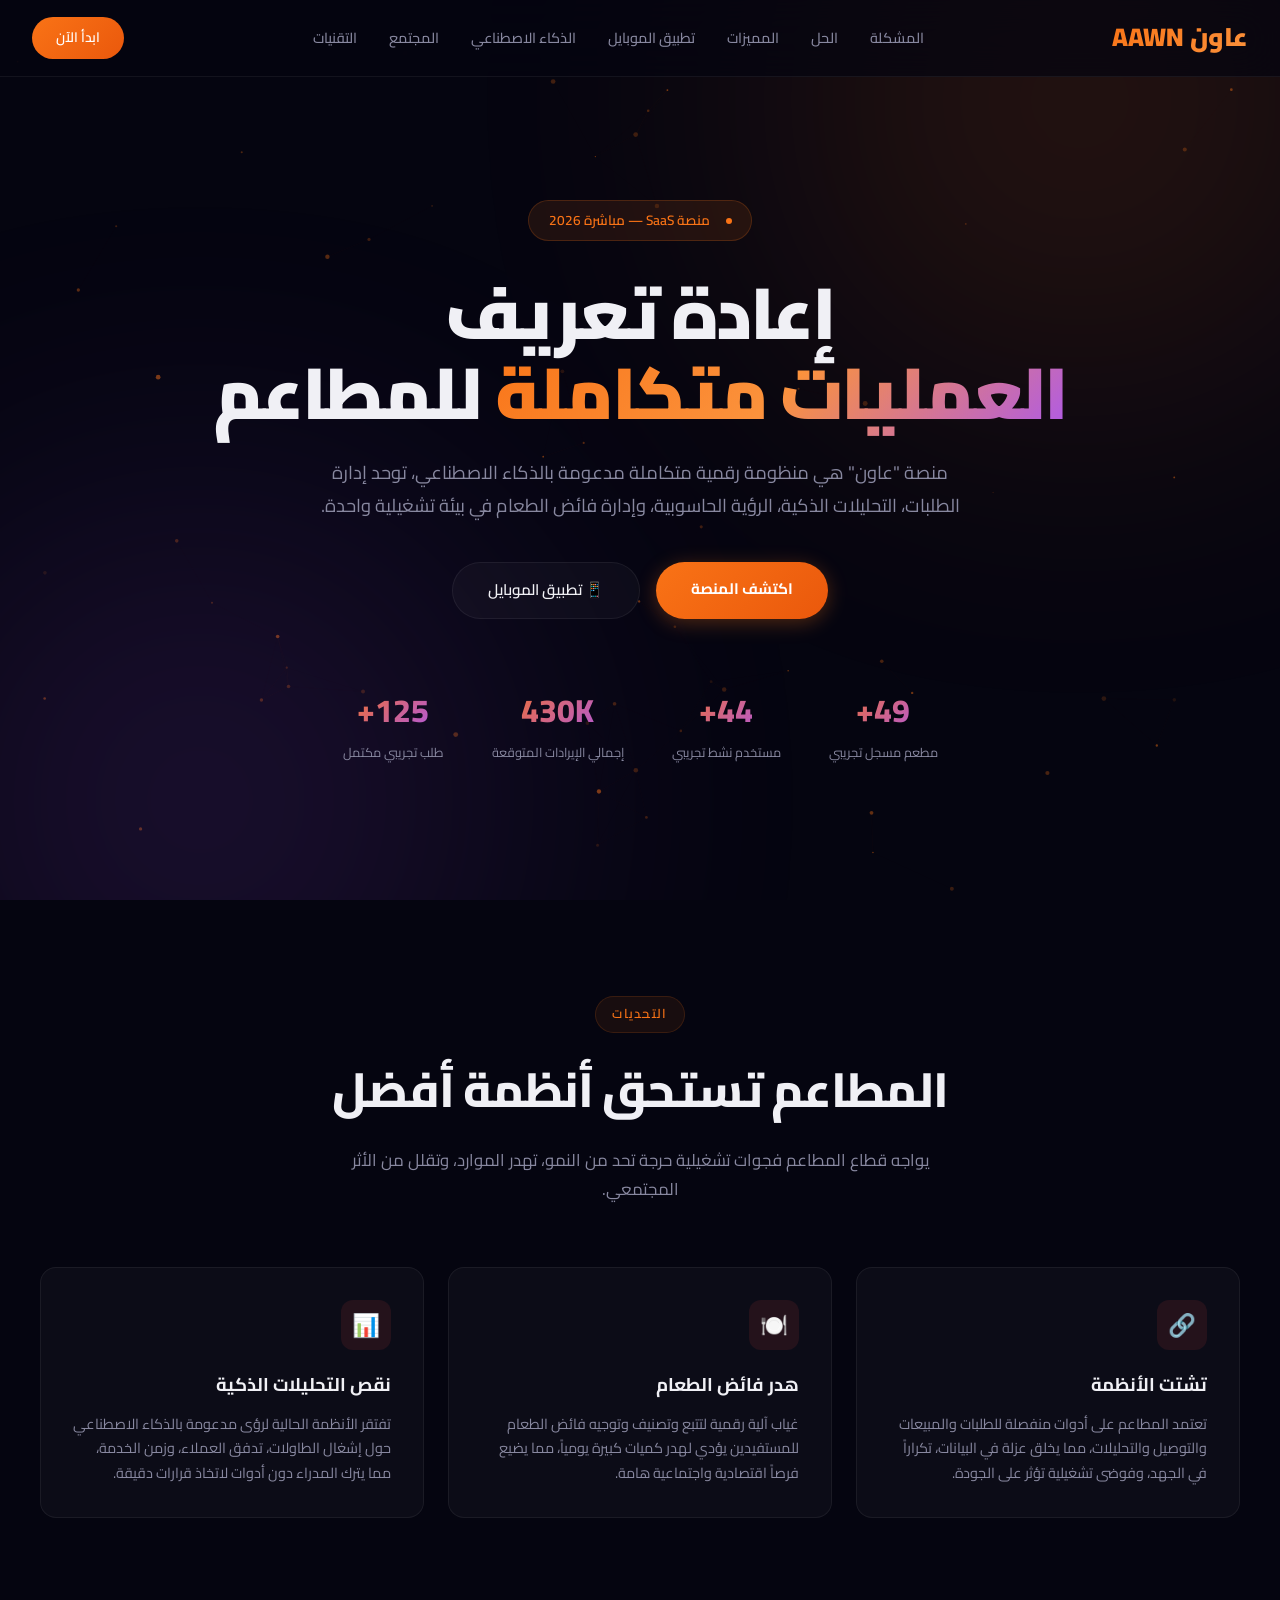
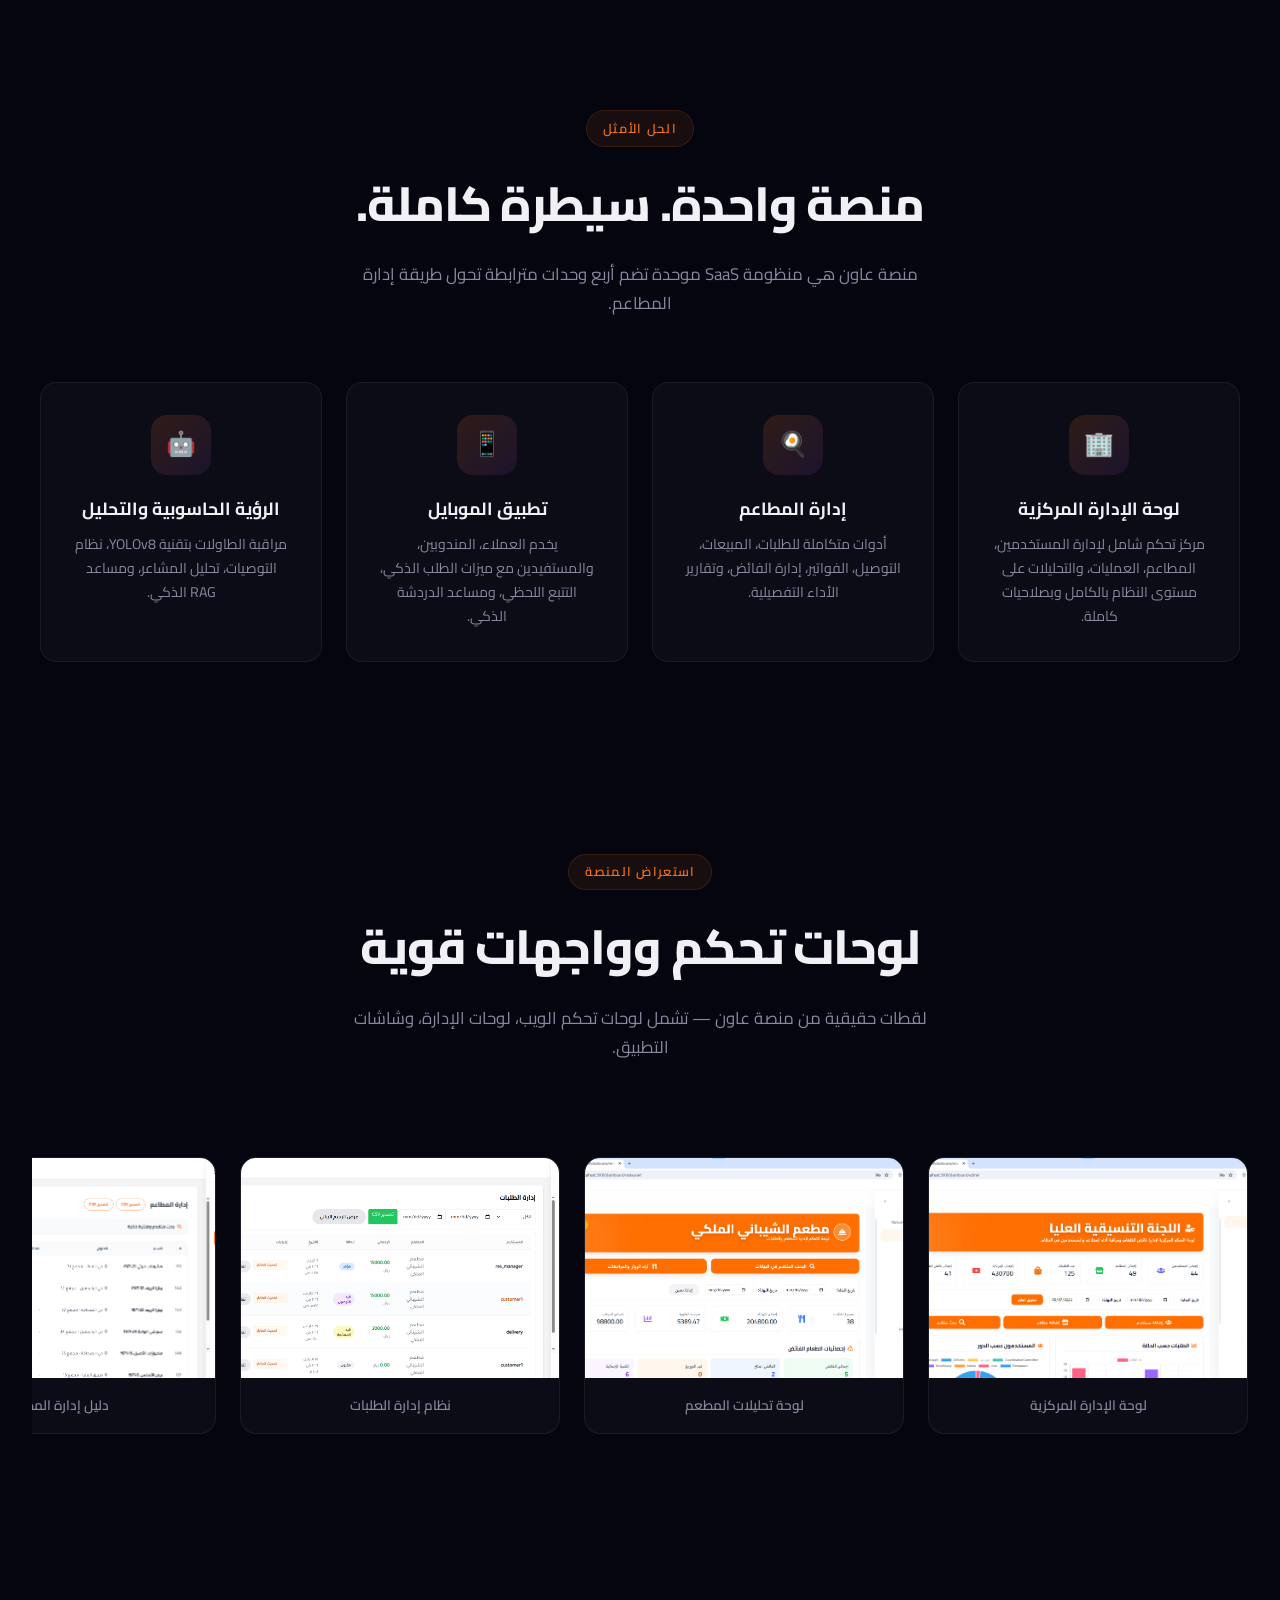
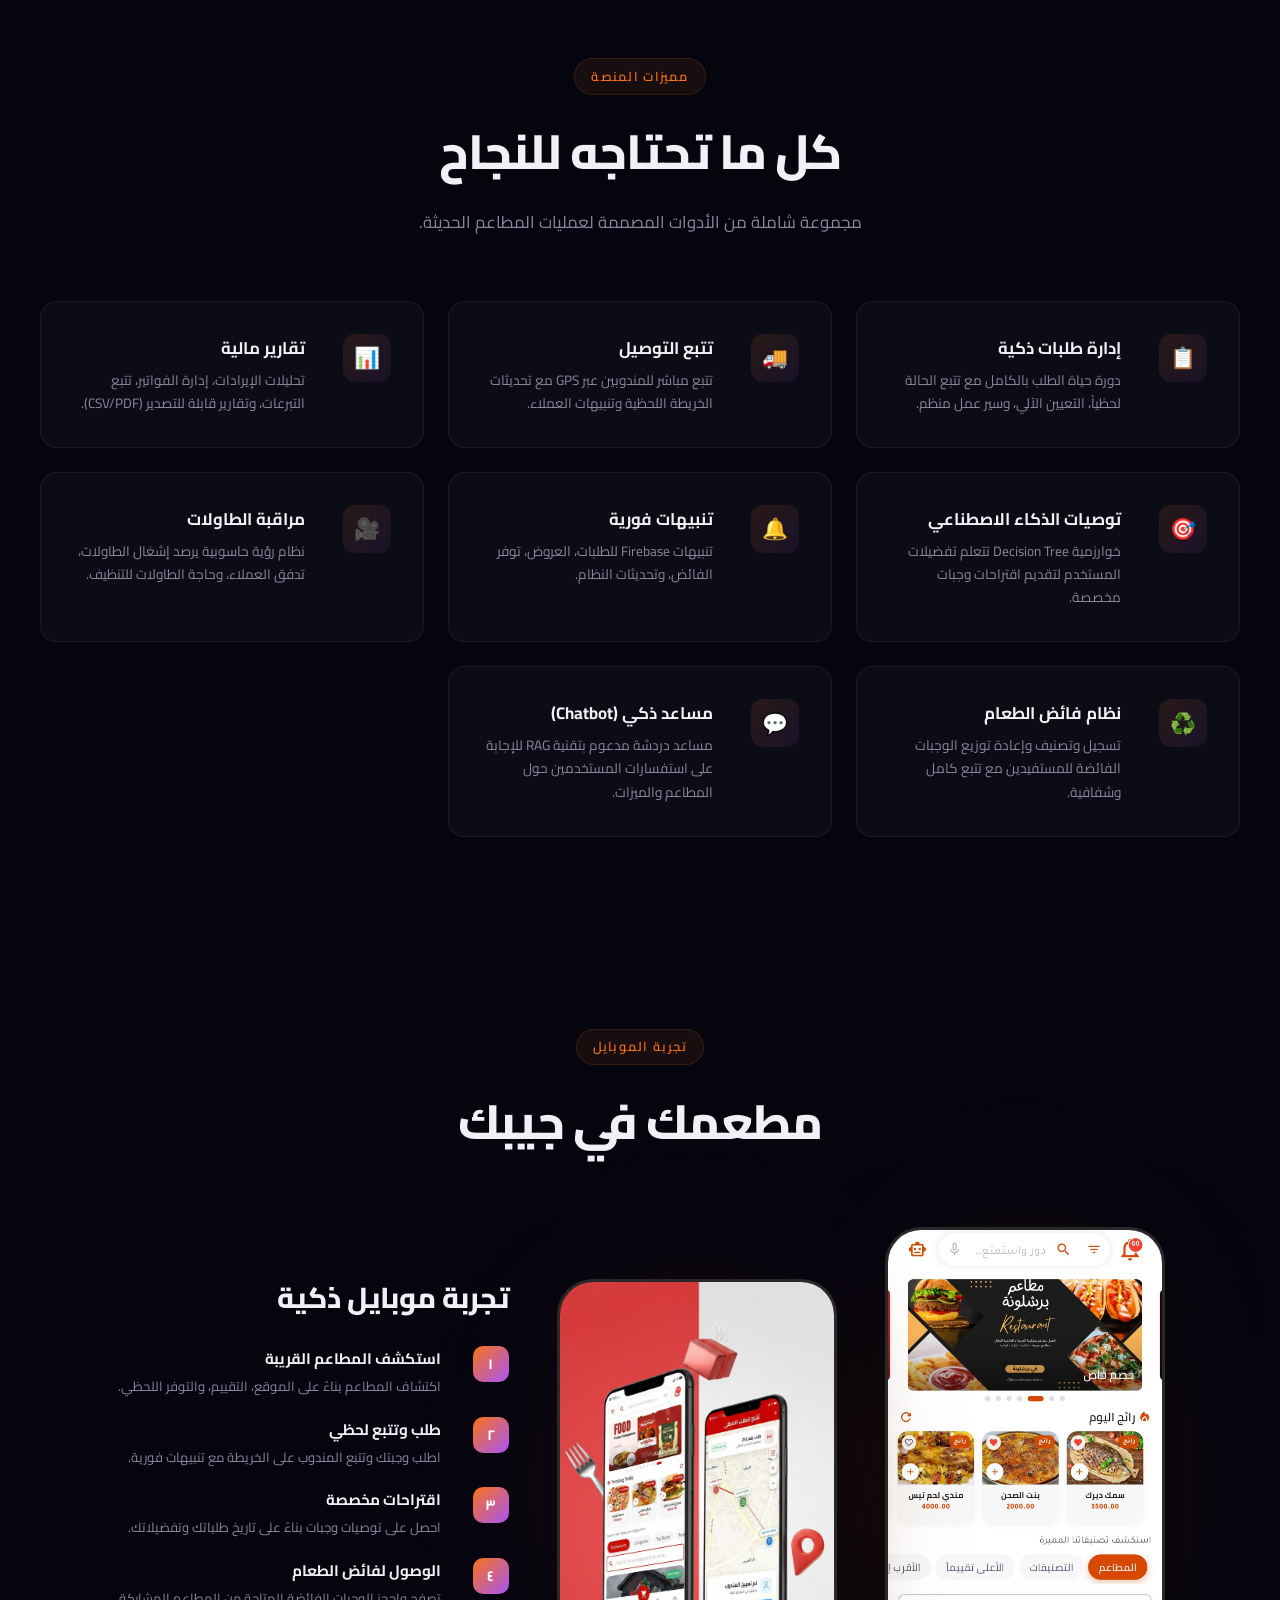
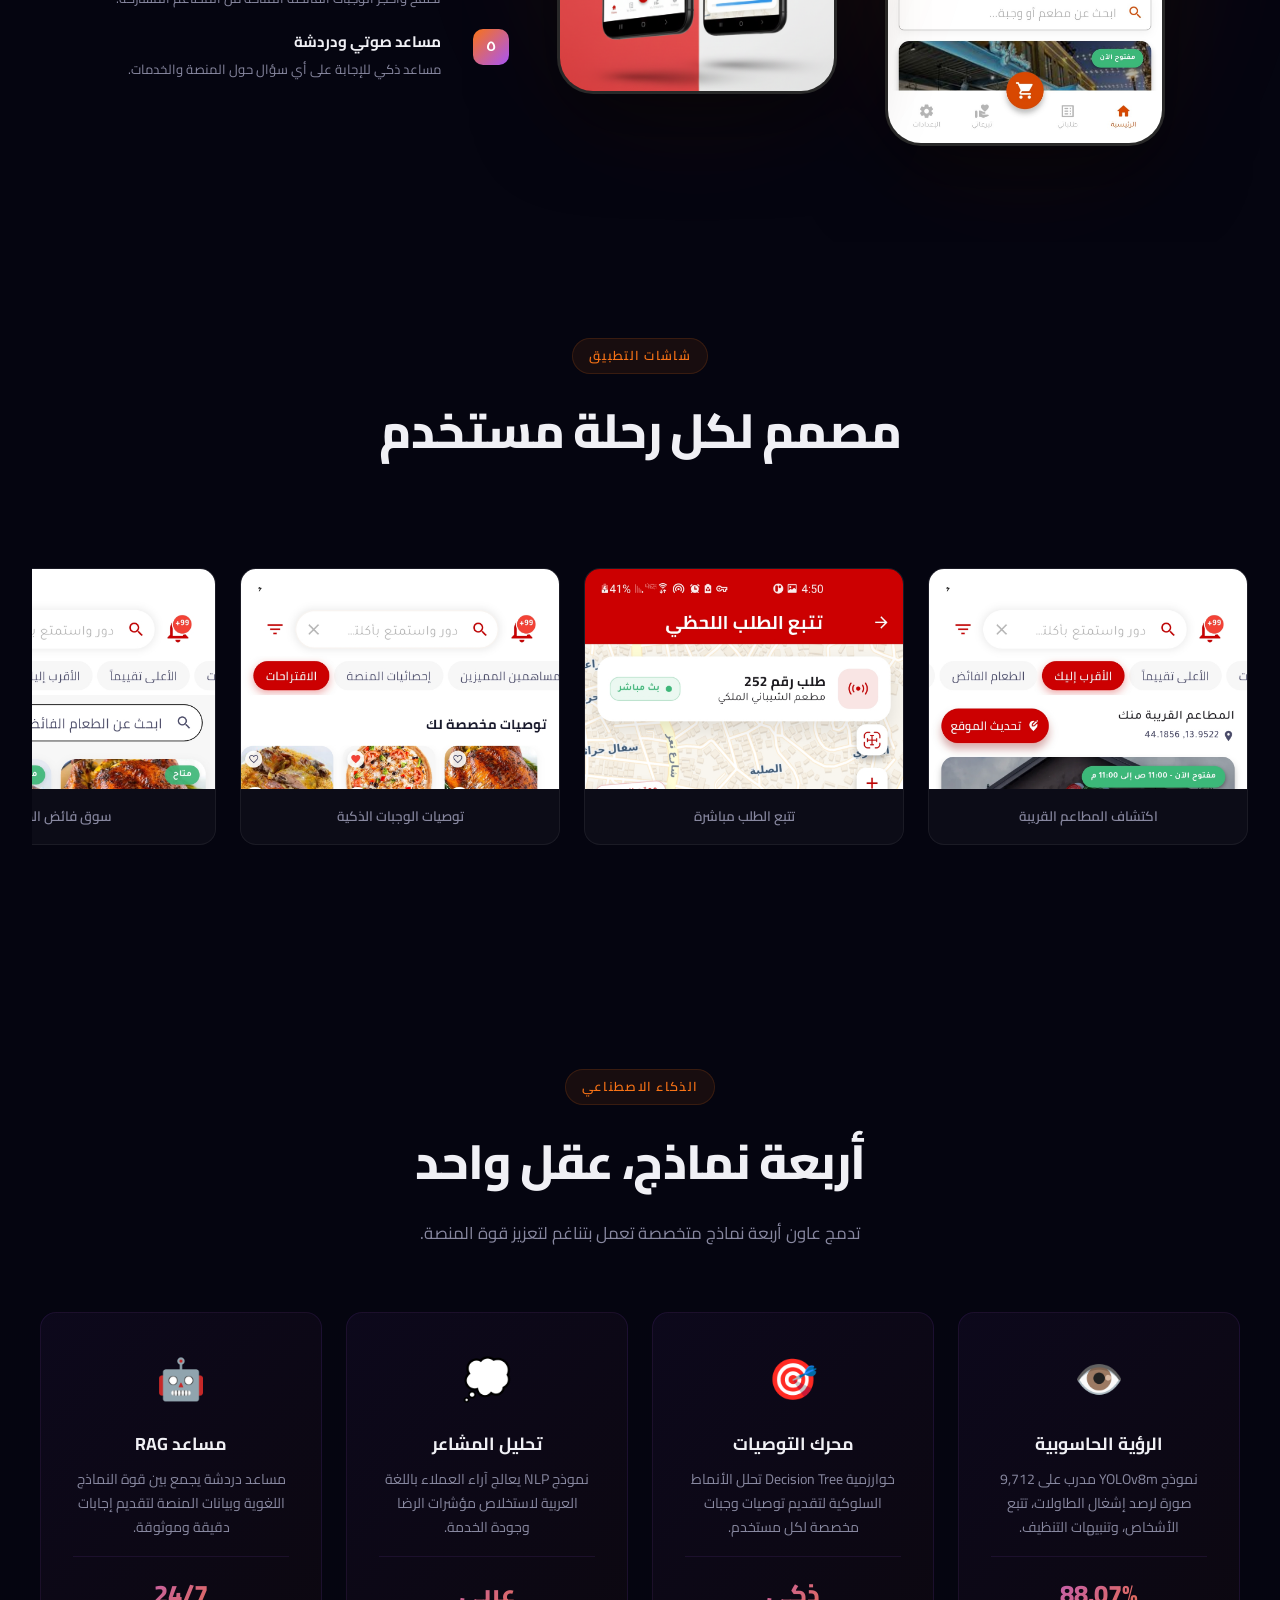
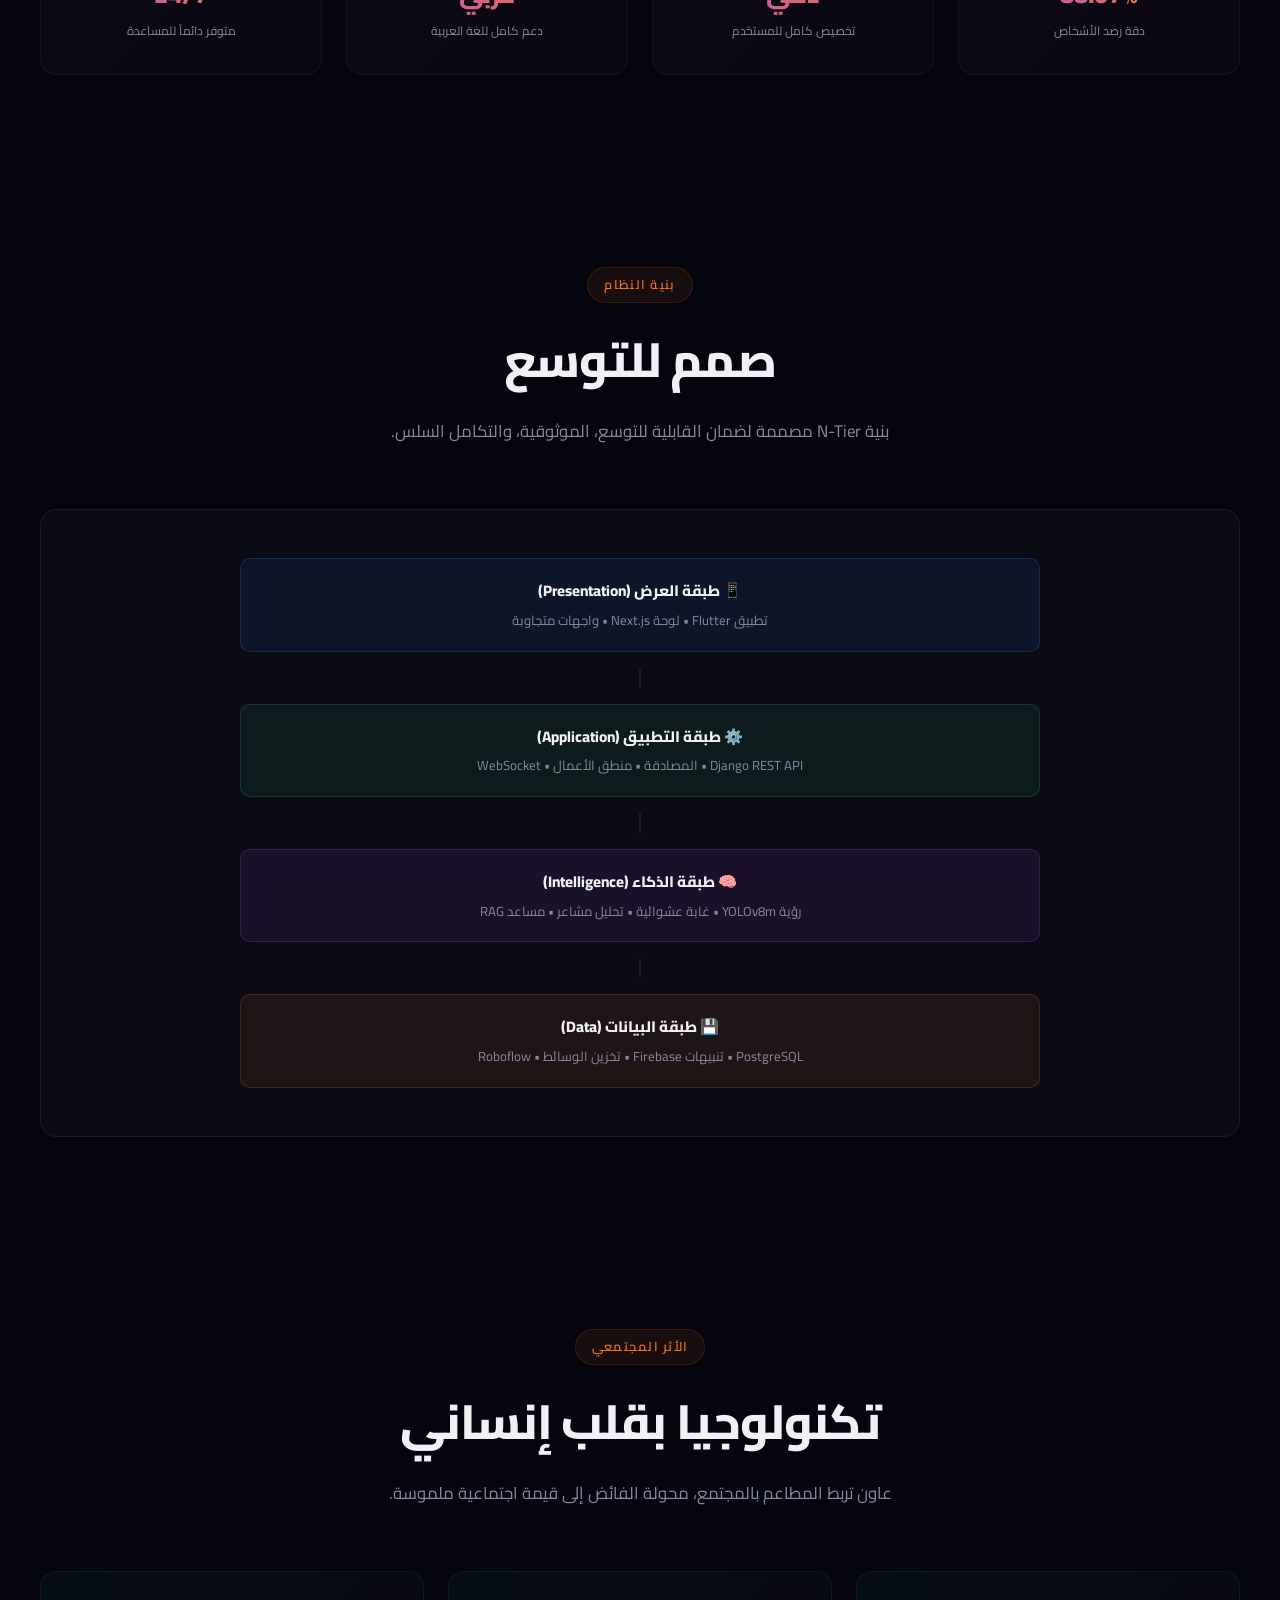
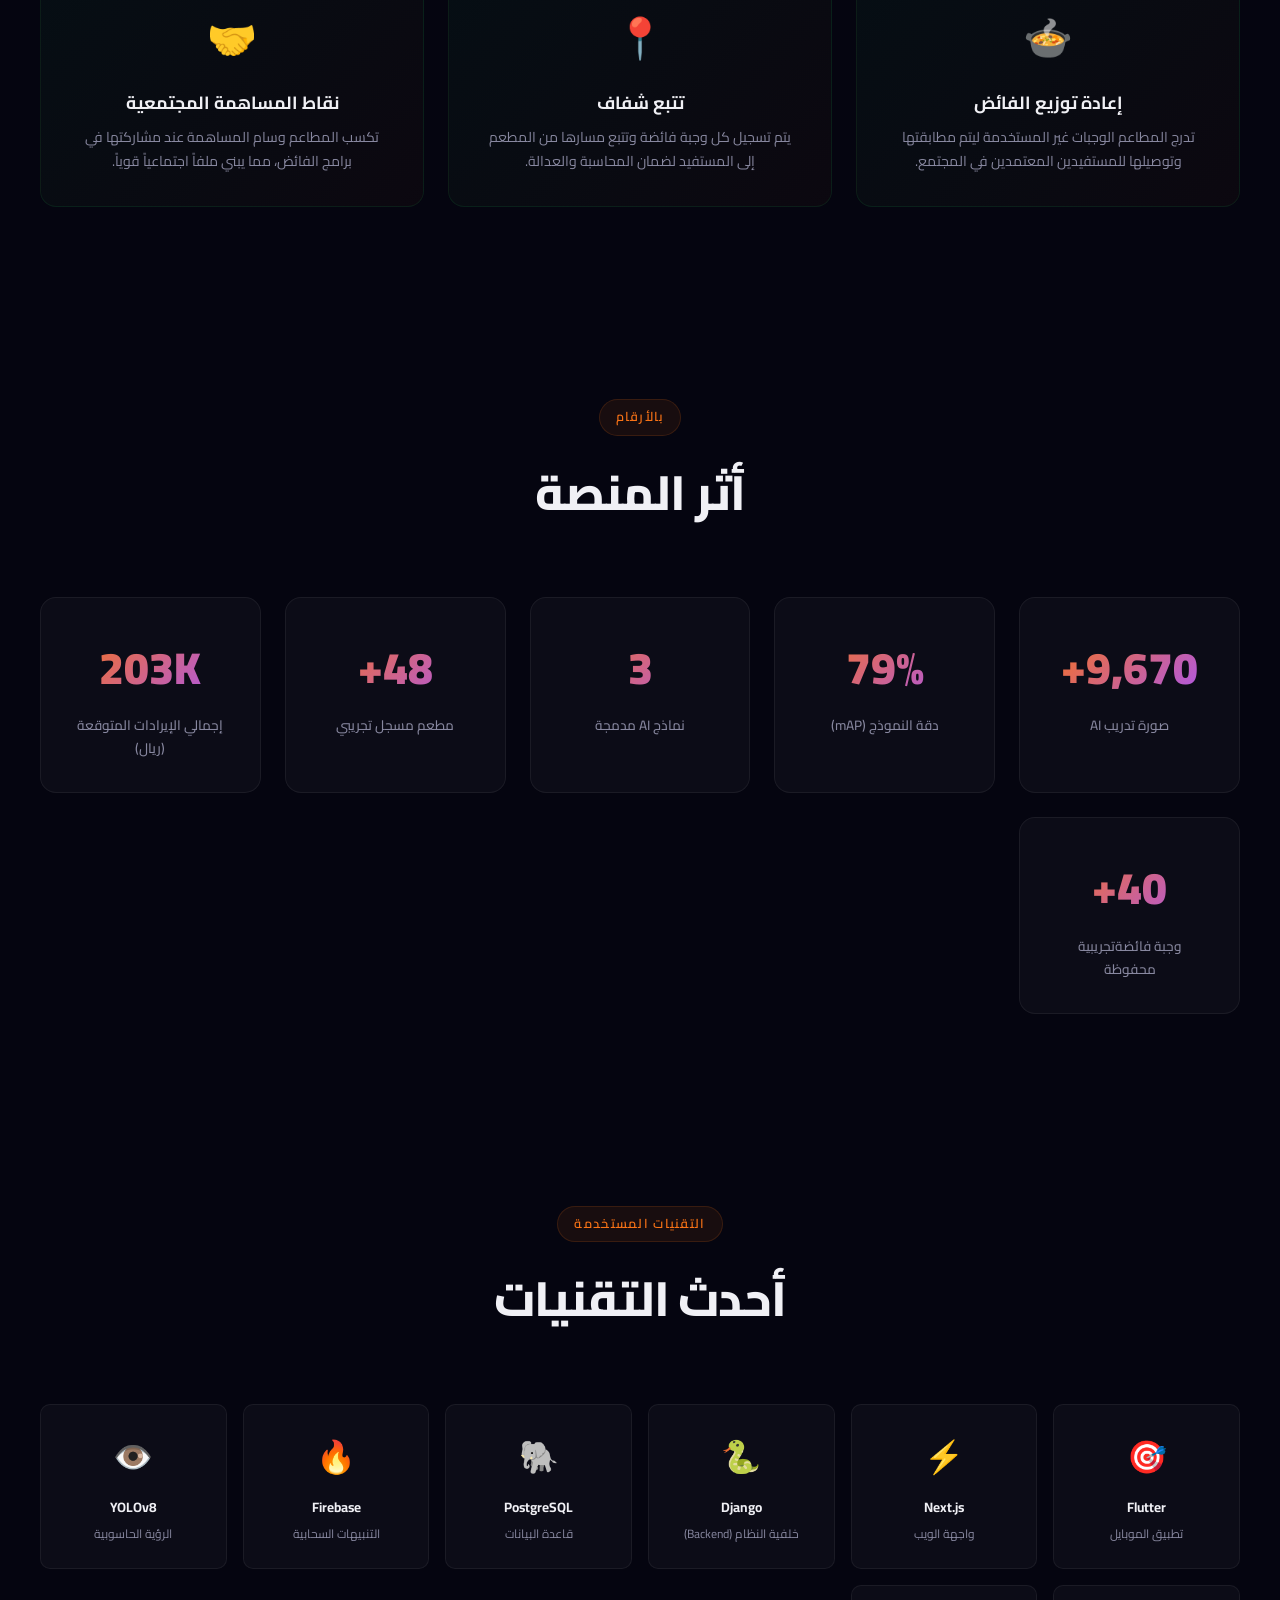
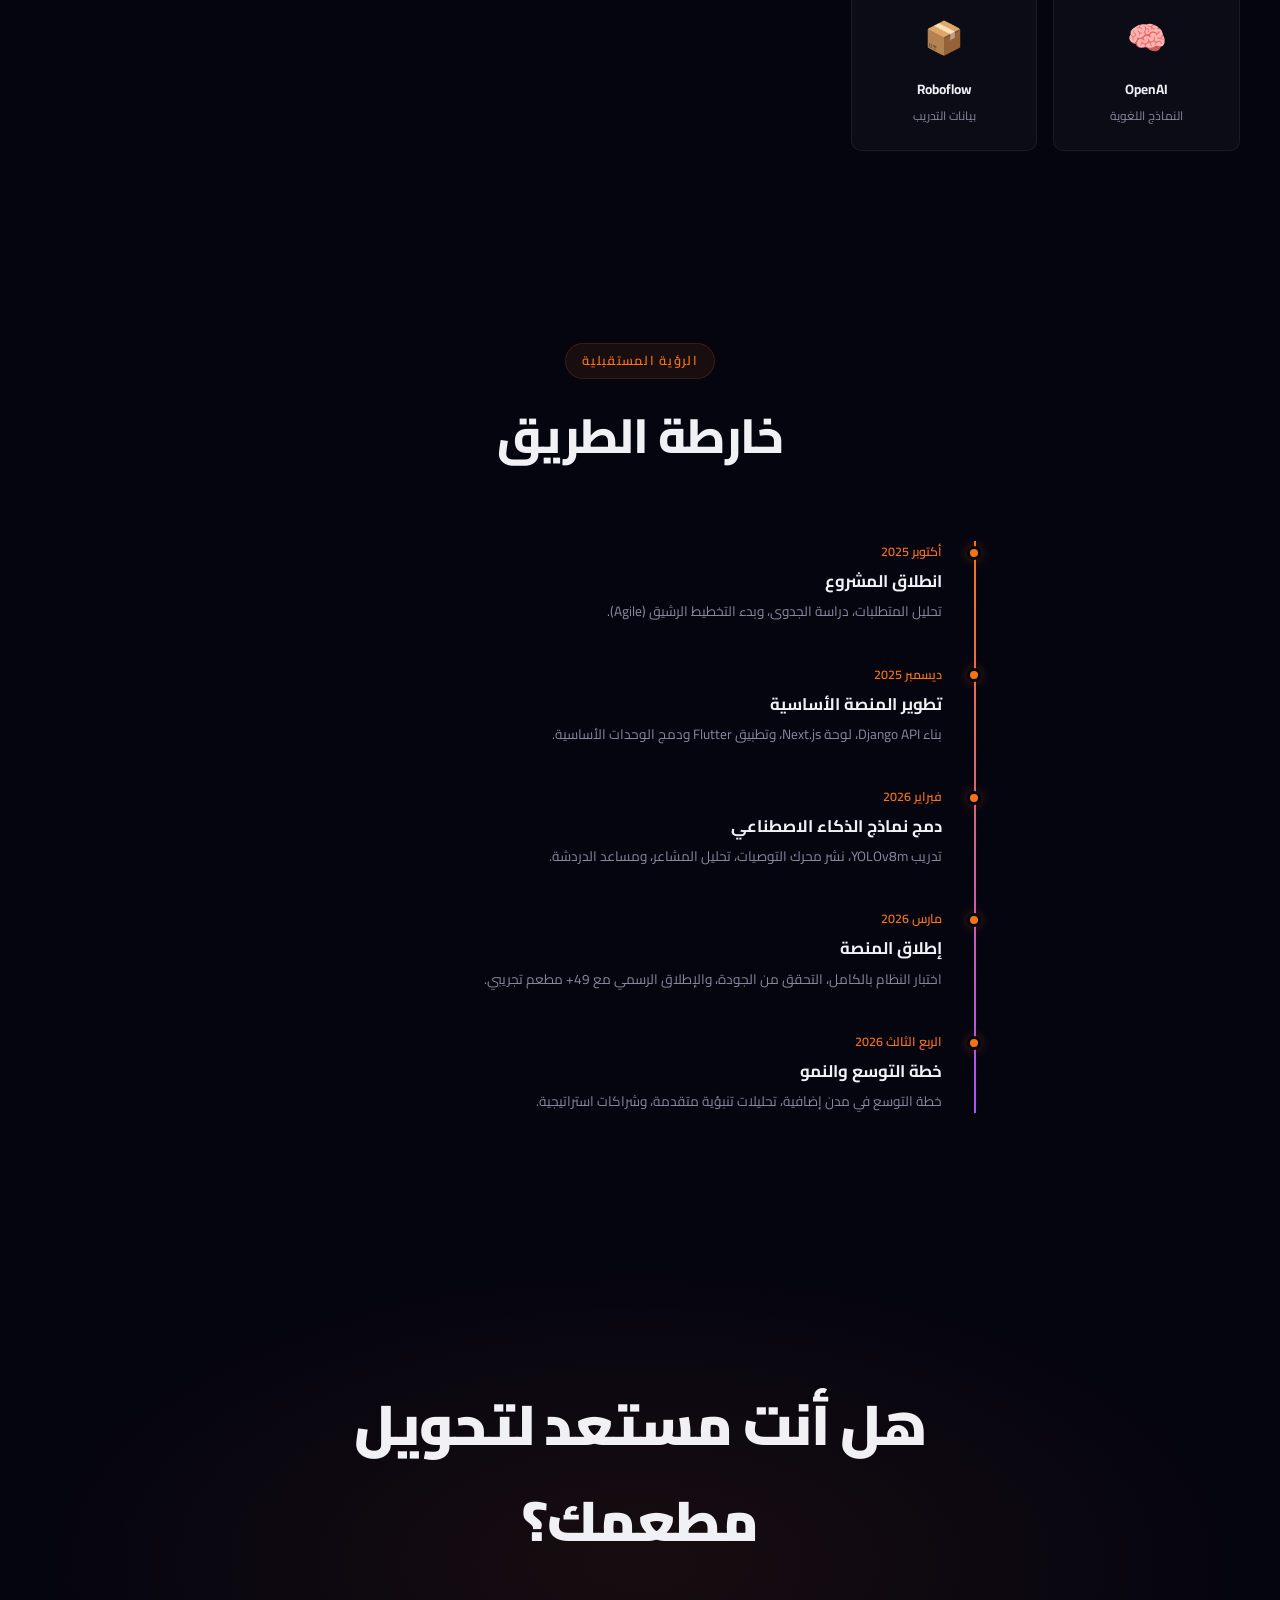
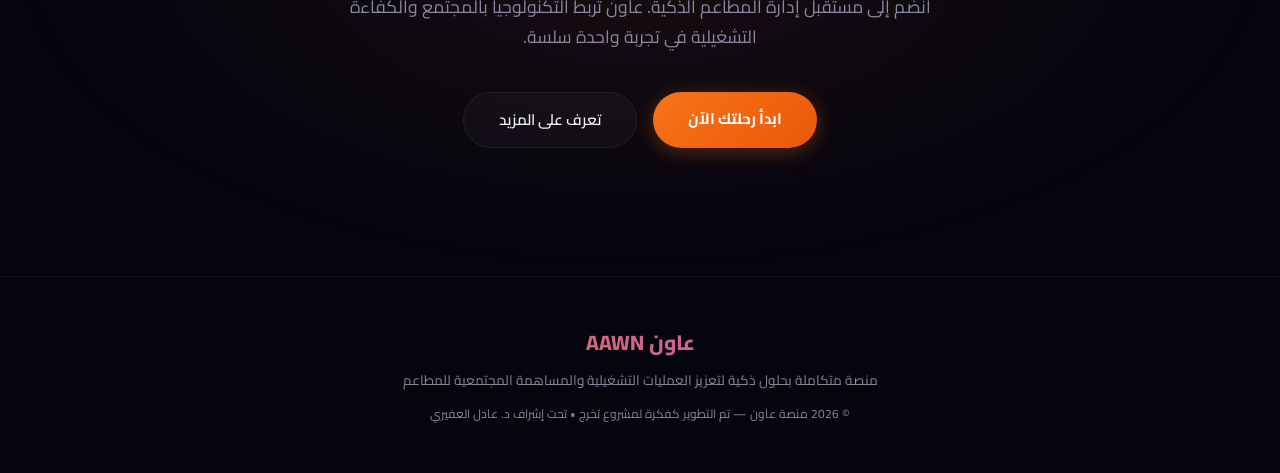
==== commit a3adadc2: "add text2" ====
--- a/index.html
+++ b/index.html
@@ -1,819 +1,781 @@
 <!doctype html>
 <html lang="ar" dir="rtl">
-  <head>
-    <meta charset="UTF-8" />
-    <meta name="viewport" content="width=device-width, initial-scale=1.0" />
-    <title>منصة عاون — النظام الذكي المتكامل لإدارة المطاعم</title>
-    <meta
-      name="description"
-      content="منصة عاون: حلول رقمية ذكية تعتمد على الذكاء الاصطناعي لتحسين كفاءة المطاعم، إدارة فائض الطعام، وتعزيز الأثر المجتمعي."
-    />
-    <link rel="stylesheet" href="styles.css" />
-  </head>
-
-  <body>
-    <!-- PRELOADER -->
-    <div class="preloader">
-      <div class="preloader-logo">عاون</div>
-    </div>
-
-    <!-- PARTICLES -->
-    <canvas id="particles-canvas"></canvas>
-
-    <!-- NAVBAR -->
-    <nav class="navbar" id="navbar">
-      <a href="#" class="nav-logo">عاون AAWN</a>
-      <ul class="nav-links">
-        <li><a href="#problem">المشكلة</a></li>
-        <li><a href="#solution">الحل</a></li>
-        <li><a href="#features">المميزات</a></li>
-        <li><a href="#mobile">تطبيق الموبايل</a></li>
-        <li><a href="#ai">الذكاء الاصطناعي</a></li>
-        <li><a href="#community">المجتمع</a></li>
-        <li><a href="#tech">التقنيات</a></li>
-      </ul>
-      <a href="#cta" class="nav-cta">ابدأ الآن</a>
-      <button class="mobile-toggle" aria-label="Menu">
-        <span></span><span></span><span></span>
-      </button>
-    </nav>
-
-    <!-- ==================== HERO ==================== -->
-    <section class="hero" id="hero">
-      <div class="hero-glow hero-glow-1"></div>
-      <div class="hero-glow hero-glow-2"></div>
-      <div class="hero-content">
-        <div class="hero-badge">
-          <span class="dot"></span> منصة SaaS — مباشرة 2026
-        </div>
-        <h1>
-          إعادة تعريف <br /><span class="gradient-text"
-            >العمليات <span class="typing-text">الذكية</span></span
-          >
-          للمطاعم
-        </h1>
-        <p>
-          منصة "عاون" هي منظومة رقمية متكاملة مدعومة بالذكاء الاصطناعي، توحد
-          إدارة الطلبات، التحليلات الذكية، الرؤية الحاسوبية، وإدارة فائض الطعام
-          في بيئة تشغيلية واحدة.
+
+<head>
+  <meta charset="UTF-8" />
+  <meta name="viewport" content="width=device-width, initial-scale=1.0" />
+  <title>منصة عاون — النظام الذكي المتكامل لإدارة المطاعم</title>
+  <meta name="description"
+    content="منصة عاون: حلول رقمية ذكية تعتمد على الذكاء الاصطناعي لتحسين كفاءة المطاعم، إدارة فائض الطعام، وتعزيز الأثر المجتمعي." />
+  <link rel="stylesheet" href="styles.css" />
+</head>
+
+<body>
+  <!-- PRELOADER -->
+  <div class="preloader">
+    <div class="preloader-logo">عاون</div>
+  </div>
+
+  <!-- PARTICLES -->
+  <canvas id="particles-canvas"></canvas>
+
+  <!-- NAVBAR -->
+  <nav class="navbar" id="navbar">
+    <a href="#" class="nav-logo">عاون AAWN</a>
+    <ul class="nav-links">
+      <li><a href="#problem">المشكلة</a></li>
+      <li><a href="#solution">الحل</a></li>
+      <li><a href="#features">المميزات</a></li>
+      <li><a href="#mobile">تطبيق الموبايل</a></li>
+      <li><a href="#ai">الذكاء الاصطناعي</a></li>
+      <li><a href="#community">المجتمع </a></li>
+      <li><a href="#tech">التقنيات</a></li>
+    </ul>
+    <a href="#cta" class="nav-cta">ابدأ الآن</a>
+    <button class="mobile-toggle" aria-label="Menu">
+      <span></span><span></span><span></span>
+    </button>
+  </nav>
+
+  <!-- ==================== HERO ==================== -->
+  <section class="hero" id="hero">
+    <div class="hero-glow hero-glow-1"></div>
+    <div class="hero-glow hero-glow-2"></div>
+    <div class="hero-content">
+      <div class="hero-badge">
+        <span class="dot"></span> منصة SaaS — مباشرة 2026
+      </div>
+      <h1>
+        إعادة تعريف <br /><span class="gradient-text">العمليات <span class="typing-text">الذكية</span></span>
+        للمطاعم
+      </h1>
+      <p>
+        منصة "عاون" هي منظومة رقمية متكاملة مدعومة بالذكاء الاصطناعي، توحد
+        إدارة الطلبات، التحليلات الذكية، الرؤية الحاسوبية، وإدارة فائض الطعام
+        في بيئة تشغيلية واحدة.
+      </p>
+      <div class="hero-buttons">
+        <a href="#features" class="btn-primary">اكتشف المنصة</a>
+        <a href="#mobile" class="btn-secondary">📱 تطبيق الموبايل</a>
+      </div>
+      <div class="hero-stats">
+        <div class="hero-stat">
+          <div class="number" data-count="49" data-suffix="+">0</div>
+          <div class="label">مطعم مسجل تجريبي</div>
+        </div>
+        <div class="hero-stat">
+          <div class="number" data-count="44" data-suffix="+">0</div>
+          <div class="label">مستخدم نشط تجريبي</div>
+        </div>
+        <div class="hero-stat">
+          <div class="number" data-count="430" data-suffix="K">0</div>
+          <div class="label">إجمالي الإيرادات المتوقعة</div>
+        </div>
+        <div class="hero-stat">
+          <div class="number" data-count="125" data-suffix="+">0</div>
+          <div class="label">طلب تجريبي مكتمل</div>
+        </div>
+      </div>
+    </div>
+  </section>
+
+  <!-- ==================== PROBLEM ==================== -->
+  <section id="problem">
+    <div class="container">
+      <div class="section-header reveal">
+        <div class="section-tag">التحديات</div>
+        <h2 class="section-title">المطاعم تستحق أنظمة أفضل</h2>
+        <p class="section-desc">
+          يواجه قطاع المطاعم فجوات تشغيلية حرجة تحد من النمو، تهدر الموارد،
+          وتقلل من الأثر المجتمعي.
         </p>
-        <div class="hero-buttons">
-          <a href="#features" class="btn-primary">اكتشف المنصة</a>
-          <a href="#mobile" class="btn-secondary">📱 تطبيق الموبايل</a>
-        </div>
-        <div class="hero-stats">
-          <div class="hero-stat">
-            <div class="number" data-count="49" data-suffix="+">0</div>
-            <div class="label">مطعم مسجل تجريبي</div>
-          </div>
-          <div class="hero-stat">
-            <div class="number" data-count="44" data-suffix="+">0</div>
-            <div class="label">مستخدم نشط تجريبي</div>
-          </div>
-          <div class="hero-stat">
-            <div class="number" data-count="430" data-suffix="K">0</div>
-            <div class="label">إجمالي الإيرادات المتوقعة</div>
-          </div>
-          <div class="hero-stat">
-            <div class="number" data-count="125" data-suffix="+">0</div>
-            <div class="label">طلب تجريبي مكتمل</div>
-          </div>
-        </div>
-      </div>
-    </section>
-
-    <!-- ==================== PROBLEM ==================== -->
-    <section id="problem">
-      <div class="container">
-        <div class="section-header reveal">
-          <div class="section-tag">التحديات</div>
-          <h2 class="section-title">المطاعم تستحق أنظمة أفضل</h2>
-          <p class="section-desc">
-            يواجه قطاع المطاعم فجوات تشغيلية حرجة تحد من النمو، تهدر الموارد،
-            وتقلل من الأثر المجتمعي.
-          </p>
-        </div>
-        <div class="problems-grid">
-          <div class="problem-card reveal reveal-delay-1">
-            <div class="problem-icon">🔗</div>
-            <h3>تشتت الأنظمة</h3>
+      </div>
+      <div class="problems-grid">
+        <div class="problem-card reveal reveal-delay-1">
+          <div class="problem-icon">🔗</div>
+          <h3>تشتت الأنظمة</h3>
+          <p>
+            تعتمد المطاعم على أدوات منفصلة للطلبات والمبيعات والتوصيل
+            والتحليلات، مما يخلق عزلة في البيانات، تكراراً في الجهد، وفوضى
+            تشغيلية تؤثر على الجودة.
+          </p>
+        </div>
+        <div class="problem-card reveal reveal-delay-2">
+          <div class="problem-icon">🍽️</div>
+          <h3>هدر فائض الطعام</h3>
+          <p>
+            غياب آلية رقمية لتتبع وتصنيف وتوجيه فائض الطعام للمستفيدين يؤدي
+            لهدر كميات كبيرة يومياً، مما يضيع فرصاً اقتصادية واجتماعية هامة.
+          </p>
+        </div>
+        <div class="problem-card reveal reveal-delay-3">
+          <div class="problem-icon">📊</div>
+          <h3>نقص التحليلات الذكية</h3>
+          <p>
+            تفتقر الأنظمة الحالية لرؤى مدعومة بالذكاء الاصطناعي حول إشغال
+            الطاولات، تدفق العملاء، وزمن الخدمة، مما يترك المدراء دون أدوات
+            لاتخاذ قرارات دقيقة.
+          </p>
+        </div>
+      </div>
+    </div>
+  </section>
+
+  <!-- ==================== SOLUTION ==================== -->
+  <section id="solution">
+    <div class="container">
+      <div class="section-header reveal">
+        <div class="section-tag">الحل الأمثل</div>
+        <h2 class="section-title">
+          منصة واحدة. <span class="gradient-text">سيطرة كاملة.</span>
+        </h2>
+        <p class="section-desc">
+          منصة عاون هي منظومة SaaS موحدة تضم أربع وحدات مترابطة تحول طريقة
+          إدارة المطاعم.
+        </p>
+      </div>
+      <div class="solution-grid">
+        <div class="solution-card reveal reveal-delay-1">
+          <div class="solution-icon">🏢</div>
+          <h3>لوحة الإدارة المركزية</h3>
+          <p>
+            مركز تحكم شامل لإدارة المستخدمين، المطاعم، العمليات، والتحليلات
+            على مستوى النظام بالكامل وبصلاحيات كاملة.
+          </p>
+        </div>
+        <div class="solution-card reveal reveal-delay-2">
+          <div class="solution-icon">🍳</div>
+          <h3>إدارة المطاعم</h3>
+          <p>
+            أدوات متكاملة للطلبات، المبيعات، التوصيل، الفواتير، إدارة الفائض،
+            وتقارير الأداء التفصيلية.
+          </p>
+        </div>
+        <div class="solution-card reveal reveal-delay-3">
+          <div class="solution-icon">📱</div>
+          <h3>تطبيق الموبايل</h3>
+          <p>
+            يخدم العملاء، المندوبين، والمستفيدين مع ميزات الطلب الذكي، التتبع
+            اللحظي، ومساعد الدردشة الذكي.
+          </p>
+        </div>
+        <div class="solution-card reveal reveal-delay-4">
+          <div class="solution-icon">🤖</div>
+          <h3>الرؤية الحاسوبية والتحليل</h3>
+          <p>
+            مراقبة الطاولات بتقنية YOLOv8، نظام التوصيات، تحليل المشاعر،
+            ومساعد RAG الذكي.
+          </p>
+        </div>
+      </div>
+    </div>
+  </section>
+
+  <!-- ==================== DASHBOARD SHOWCASE ==================== -->
+  <section class="showcase-section" id="showcase">
+    <div class="container">
+      <div class="section-header reveal">
+        <div class="section-tag">استعراض المنصة</div>
+        <h2 class="section-title">لوحات تحكم وواجهات قوية</h2>
+        <p class="section-desc">
+          لقطات حقيقية من منصة عاون — تشمل لوحات تحكم الويب، لوحات الإدارة،
+          وشاشات التطبيق.
+        </p>
+      </div>
+    </div>
+    <div class="screenshots-container">
+      <div class="screenshots-track">
+        <div class="screenshot-card">
+          <img src="admin_dashboard_Web.png" alt="لوحة الإدارة" loading="lazy" />
+          <div class="caption">لوحة الإدارة المركزية</div>
+        </div>
+        <div class="screenshot-card">
+          <img src="res_dashborad_Web.png" alt="لوحة المطعم" loading="lazy" />
+          <div class="caption">لوحة تحليلات المطعم</div>
+        </div>
+        <div class="screenshot-card">
+          <img src="orders_manag.png" alt="إدارة الطلبات" loading="lazy" />
+          <div class="caption">نظام إدارة الطلبات</div>
+        </div>
+        <div class="screenshot-card">
+          <img src="rest_mang_web.png" alt="إدارة المطاعم" loading="lazy" />
+          <div class="caption">دليل إدارة المطاعم</div>
+        </div>
+        <div class="screenshot-card">
+          <img src="suprlus_manag_web.png" alt="إدارة الفائض" loading="lazy" />
+          <div class="caption">إدارة فائض الطعام</div>
+        </div>
+        <div class="screenshot-card">
+          <img src="لوحة المراقبة الاساسية لمراقبة حالات الطاولات واعطاء احصائيات عن الطاولات واشغالها.png"
+            alt="مراقبة الطاولات" loading="lazy" />
+          <div class="caption">نظام مراقبة الطاولات الذكي</div>
+        </div>
+        <!-- Duplicate for infinite scroll -->
+        <div class="screenshot-card">
+          <img src="admin_dashboard_Web.png" alt="لوحة الإدارة" loading="lazy" />
+          <div class="caption">لوحة الإدارة المركزية</div>
+        </div>
+        <div class="screenshot-card">
+          <img src="res_dashborad_Web.png" alt="لوحة المطعم" loading="lazy" />
+          <div class="caption">لوحة تحليلات المطعم</div>
+        </div>
+        <div class="screenshot-card">
+          <img src="orders_manag.png" alt="إدارة الطلبات" loading="lazy" />
+          <div class="caption">نظام إدارة الطلبات</div>
+        </div>
+      </div>
+    </div>
+  </section>
+
+  <!-- ==================== FEATURES ==================== -->
+  <section id="features">
+    <div class="container">
+      <div class="section-header reveal">
+        <div class="section-tag">مميزات المنصة</div>
+        <h2 class="section-title">
+          كل ما تحتاجه <span class="gradient-text">للنجاح</span>
+        </h2>
+        <p class="section-desc">
+          مجموعة شاملة من الأدوات المصممة لعمليات المطاعم الحديثة.
+        </p>
+      </div>
+      <div class="features-grid">
+        <div class="feature-card reveal">
+          <div class="feature-icon-wrap">📋</div>
+          <div>
+            <h3>إدارة طلبات ذكية</h3>
             <p>
-              تعتمد المطاعم على أدوات منفصلة للطلبات والمبيعات والتوصيل
-              والتحليلات، مما يخلق عزلة في البيانات، تكراراً في الجهد، وفوضى
-              تشغيلية تؤثر على الجودة.
+              دورة حياة الطلب بالكامل مع تتبع الحالة لحظياً، التعيين الآلي،
+              وسير عمل منظم.
             </p>
           </div>
-          <div class="problem-card reveal reveal-delay-2">
-            <div class="problem-icon">🍽️</div>
-            <h3>هدر فائض الطعام</h3>
+        </div>
+        <div class="feature-card reveal">
+          <div class="feature-icon-wrap">🚚</div>
+          <div>
+            <h3>تتبع التوصيل</h3>
             <p>
-              غياب آلية رقمية لتتبع وتصنيف وتوجيه فائض الطعام للمستفيدين يؤدي
-              لهدر كميات كبيرة يومياً، مما يضيع فرصاً اقتصادية واجتماعية هامة.
+              تتبع مباشر للمندوبين عبر GPS مع تحديثات الخريطة اللحظية وتنبيهات
+              العملاء.
             </p>
           </div>
-          <div class="problem-card reveal reveal-delay-3">
-            <div class="problem-icon">📊</div>
-            <h3>نقص التحليلات الذكية</h3>
+        </div>
+        <div class="feature-card reveal">
+          <div class="feature-icon-wrap">📊</div>
+          <div>
+            <h3>تقارير مالية</h3>
             <p>
-              تفتقر الأنظمة الحالية لرؤى مدعومة بالذكاء الاصطناعي حول إشغال
-              الطاولات، تدفق العملاء، وزمن الخدمة، مما يترك المدراء دون أدوات
-              لاتخاذ قرارات دقيقة.
+              تحليلات الإيرادات، إدارة الفواتير، تتبع التبرعات، وتقارير قابلة
+              للتصدير (CSV/PDF).
             </p>
           </div>
         </div>
-      </div>
-    </section>
-
-    <!-- ==================== SOLUTION ==================== -->
-    <section id="solution">
-      <div class="container">
-        <div class="section-header reveal">
-          <div class="section-tag">الحل الأمثل</div>
-          <h2 class="section-title">
-            منصة واحدة. <span class="gradient-text">سيطرة كاملة.</span>
-          </h2>
-          <p class="section-desc">
-            منصة عاون هي منظومة SaaS موحدة تضم أربع وحدات مترابطة تحول طريقة
-            إدارة المطاعم.
-          </p>
-        </div>
-        <div class="solution-grid">
-          <div class="solution-card reveal reveal-delay-1">
-            <div class="solution-icon">🏢</div>
-            <h3>لوحة الإدارة المركزية</h3>
+        <div class="feature-card reveal">
+          <div class="feature-icon-wrap">🎯</div>
+          <div>
+            <h3>توصيات الذكاء الاصطناعي</h3>
             <p>
-              مركز تحكم شامل لإدارة المستخدمين، المطاعم، العمليات، والتحليلات
-              على مستوى النظام بالكامل وبصلاحيات كاملة.
+              خوارزمية Decision Tree تتعلم تفضيلات المستخدم لتقديم اقتراحات
+              وجبات مخصصة.
             </p>
           </div>
-          <div class="solution-card reveal reveal-delay-2">
-            <div class="solution-icon">🍳</div>
-            <h3>إدارة المطاعم</h3>
+        </div>
+        <div class="feature-card reveal">
+          <div class="feature-icon-wrap">🔔</div>
+          <div>
+            <h3>تنبيهات فورية</h3>
             <p>
-              أدوات متكاملة للطلبات، المبيعات، التوصيل، الفواتير، إدارة الفائض،
-              وتقارير الأداء التفصيلية.
+              تنبيهات Firebase للطلبات، العروض، توفر الفائض، وتحديثات النظام.
             </p>
           </div>
-          <div class="solution-card reveal reveal-delay-3">
-            <div class="solution-icon">📱</div>
-            <h3>تطبيق الموبايل</h3>
+        </div>
+        <div class="feature-card reveal">
+          <div class="feature-icon-wrap">🎥</div>
+          <div>
+            <h3>مراقبة الطاولات</h3>
             <p>
-              يخدم العملاء، المندوبين، والمستفيدين مع ميزات الطلب الذكي، التتبع
-              اللحظي، ومساعد الدردشة الذكي.
+              نظام رؤية حاسوبية يرصد إشغال الطاولات، تدفق العملاء، وحاجة
+              الطاولات للتنظيف.
             </p>
           </div>
-          <div class="solution-card reveal reveal-delay-4">
-            <div class="solution-icon">🤖</div>
-            <h3>الرؤية الحاسوبية والتحليل</h3>
+        </div>
+        <div class="feature-card reveal">
+          <div class="feature-icon-wrap">♻️</div>
+          <div>
+            <h3>نظام فائض الطعام</h3>
             <p>
-              مراقبة الطاولات بتقنية YOLOv8، نظام التوصيات، تحليل المشاعر،
-              ومساعد RAG الذكي.
+              تسجيل وتصنيف وإعادة توزيع الوجبات الفائضة للمستفيدين مع تتبع
+              كامل وشفافية.
             </p>
           </div>
         </div>
-      </div>
-    </section>
-
-    <!-- ==================== DASHBOARD SHOWCASE ==================== -->
-    <section class="showcase-section" id="showcase">
-      <div class="container">
-        <div class="section-header reveal">
-          <div class="section-tag">استعراض المنصة</div>
-          <h2 class="section-title">لوحات تحكم وواجهات قوية</h2>
-          <p class="section-desc">
-            لقطات حقيقية من منصة عاون — تشمل لوحات تحكم الويب، لوحات الإدارة،
-            وشاشات التطبيق.
-          </p>
-        </div>
-      </div>
-      <div class="screenshots-container">
-        <div class="screenshots-track">
-          <div class="screenshot-card">
-            <img
-              src="admin_dashboard_Web.png"
-              alt="لوحة الإدارة"
-              loading="lazy"
-            />
-            <div class="caption">لوحة الإدارة المركزية</div>
-          </div>
-          <div class="screenshot-card">
-            <img src="res_dashborad_Web.png" alt="لوحة المطعم" loading="lazy" />
-            <div class="caption">لوحة تحليلات المطعم</div>
-          </div>
-          <div class="screenshot-card">
-            <img src="orders_manag.png" alt="إدارة الطلبات" loading="lazy" />
-            <div class="caption">نظام إدارة الطلبات</div>
-          </div>
-          <div class="screenshot-card">
-            <img src="rest_mang_web.png" alt="إدارة المطاعم" loading="lazy" />
-            <div class="caption">دليل إدارة المطاعم</div>
-          </div>
-          <div class="screenshot-card">
-            <img
-              src="suprlus_manag_web.png"
-              alt="إدارة الفائض"
-              loading="lazy"
-            />
-            <div class="caption">إدارة فائض الطعام</div>
-          </div>
-          <div class="screenshot-card">
-            <img
-              src="لوحة المراقبة الاساسية لمراقبة حالات الطاولات واعطاء احصائيات عن الطاولات واشغالها.png"
-              alt="مراقبة الطاولات"
-              loading="lazy"
-            />
-            <div class="caption">نظام مراقبة الطاولات الذكي</div>
-          </div>
-          <!-- Duplicate for infinite scroll -->
-          <div class="screenshot-card">
-            <img
-              src="admin_dashboard_Web.png"
-              alt="لوحة الإدارة"
-              loading="lazy"
-            />
-            <div class="caption">لوحة الإدارة المركزية</div>
-          </div>
-          <div class="screenshot-card">
-            <img src="res_dashborad_Web.png" alt="لوحة المطعم" loading="lazy" />
-            <div class="caption">لوحة تحليلات المطعم</div>
-          </div>
-          <div class="screenshot-card">
-            <img src="orders_manag.png" alt="إدارة الطلبات" loading="lazy" />
-            <div class="caption">نظام إدارة الطلبات</div>
-          </div>
-        </div>
-      </div>
-    </section>
-
-    <!-- ==================== FEATURES ==================== -->
-    <section id="features">
-      <div class="container">
-        <div class="section-header reveal">
-          <div class="section-tag">مميزات المنصة</div>
-          <h2 class="section-title">
-            كل ما تحتاجه <span class="gradient-text">للنجاح</span>
-          </h2>
-          <p class="section-desc">
-            مجموعة شاملة من الأدوات المصممة لعمليات المطاعم الحديثة.
-          </p>
-        </div>
-        <div class="features-grid">
-          <div class="feature-card reveal">
-            <div class="feature-icon-wrap">📋</div>
+        <div class="feature-card reveal">
+          <div class="feature-icon-wrap">💬</div>
+          <div>
+            <h3>مساعد ذكي (Chatbot)</h3>
+            <p>
+              مساعد دردشة مدعوم بتقنية RAG للإجابة على استفسارات المستخدمين
+              حول المطاعم والميزات.
+            </p>
+          </div>
+        </div>
+      </div>
+    </div>
+  </section>
+
+  <!-- ==================== MOBILE APP ==================== -->
+  <section id="mobile" style="overflow: hidden">
+    <div class="container">
+      <div class="section-header reveal">
+        <div class="section-tag">تجربة الموبايل</div>
+        <h2 class="section-title">
+          مطعمك في <span class="gradient-text">جيبك</span>
+        </h2>
+      </div>
+      <div class="mobile-showcase">
+        <div class="phone-mockup reveal">
+          <div class="phone-glow"></div>
+          <div class="phone-frame">
+            <img src="home_mobile.jpg" alt="تطبيق عاون" />
+          </div>
+        </div>
+        <div class="phone-mockup reveal reveal-delay-1">
+          <div class="phone-glow"></div>
+          <div class="phone-frame">
+            <img src="mainpage&order_mockups.png" alt="الطلب والتتبع" style="object-fit: cover; height: 100%" />
+          </div>
+        </div>
+        <div class="mobile-features reveal reveal-delay-2">
+          <h3>تجربة موبايل ذكية</h3>
+          <div class="mobile-feature-item">
+            <div class="mobile-feature-dot">١</div>
             <div>
-              <h3>إدارة طلبات ذكية</h3>
-              <p>
-                دورة حياة الطلب بالكامل مع تتبع الحالة لحظياً، التعيين الآلي،
-                وسير عمل منظم.
-              </p>
-            </div>
-          </div>
-          <div class="feature-card reveal">
-            <div class="feature-icon-wrap">🚚</div>
+              <h4>استكشف المطاعم القريبة</h4>
+              <p>اكتشاف المطاعم بناءً على الموقع، التقييم، والتوفر اللحظي.</p>
+            </div>
+          </div>
+          <div class="mobile-feature-item">
+            <div class="mobile-feature-dot">٢</div>
             <div>
-              <h3>تتبع التوصيل</h3>
-              <p>
-                تتبع مباشر للمندوبين عبر GPS مع تحديثات الخريطة اللحظية وتنبيهات
-                العملاء.
-              </p>
-            </div>
-          </div>
-          <div class="feature-card reveal">
-            <div class="feature-icon-wrap">📊</div>
+              <h4>طلب وتتبع لحظي</h4>
+              <p>اطلب وجبتك وتتبع المندوب على الخريطة مع تنبيهات فورية.</p>
+            </div>
+          </div>
+          <div class="mobile-feature-item">
+            <div class="mobile-feature-dot">٣</div>
             <div>
-              <h3>تقارير مالية</h3>
-              <p>
-                تحليلات الإيرادات، إدارة الفواتير، تتبع التبرعات، وتقارير قابلة
-                للتصدير (CSV/PDF).
-              </p>
-            </div>
-          </div>
-          <div class="feature-card reveal">
-            <div class="feature-icon-wrap">🎯</div>
+              <h4>اقتراحات مخصصة</h4>
+              <p>احصل على توصيات وجبات بناءً على تاريخ طلباتك وتفضيلاتك.</p>
+            </div>
+          </div>
+          <div class="mobile-feature-item">
+            <div class="mobile-feature-dot">٤</div>
             <div>
-              <h3>توصيات الذكاء الاصطناعي</h3>
-              <p>
-                خوارزمية Decision Tree تتعلم تفضيلات المستخدم لتقديم اقتراحات
-                وجبات مخصصة.
-              </p>
-            </div>
-          </div>
-          <div class="feature-card reveal">
-            <div class="feature-icon-wrap">🔔</div>
+              <h4>الوصول لفائض الطعام</h4>
+              <p>تصفح واحجز الوجبات الفائضة المتاحة من المطاعم المشاركة.</p>
+            </div>
+          </div>
+          <div class="mobile-feature-item">
+            <div class="mobile-feature-dot">٥</div>
             <div>
-              <h3>تنبيهات فورية</h3>
-              <p>
-                تنبيهات Firebase للطلبات، العروض، توفر الفائض، وتحديثات النظام.
-              </p>
-            </div>
-          </div>
-          <div class="feature-card reveal">
-            <div class="feature-icon-wrap">🎥</div>
-            <div>
-              <h3>مراقبة الطاولات</h3>
-              <p>
-                نظام رؤية حاسوبية يرصد إشغال الطاولات، تدفق العملاء، وحاجة
-                الطاولات للتنظيف.
-              </p>
-            </div>
-          </div>
-          <div class="feature-card reveal">
-            <div class="feature-icon-wrap">♻️</div>
-            <div>
-              <h3>نظام فائض الطعام</h3>
-              <p>
-                تسجيل وتصنيف وإعادة توزيع الوجبات الفائضة للمستفيدين مع تتبع
-                كامل وشفافية.
-              </p>
-            </div>
-          </div>
-          <div class="feature-card reveal">
-            <div class="feature-icon-wrap">💬</div>
-            <div>
-              <h3>مساعد ذكي (Chatbot)</h3>
-              <p>
-                مساعد دردشة مدعوم بتقنية RAG للإجابة على استفسارات المستخدمين
-                حول المطاعم والميزات.
-              </p>
-            </div>
-          </div>
-        </div>
-      </div>
-    </section>
-
-    <!-- ==================== MOBILE APP ==================== -->
-    <section id="mobile" style="overflow: hidden">
-      <div class="container">
-        <div class="section-header reveal">
-          <div class="section-tag">تجربة الموبايل</div>
-          <h2 class="section-title">
-            مطعمك في <span class="gradient-text">جيبك</span>
-          </h2>
-        </div>
-        <div class="mobile-showcase">
-          <div class="phone-mockup reveal">
-            <div class="phone-glow"></div>
-            <div class="phone-frame">
-              <img src="home_mobile.jpg" alt="تطبيق عاون" />
-            </div>
-          </div>
-          <div class="phone-mockup reveal reveal-delay-1">
-            <div class="phone-glow"></div>
-            <div class="phone-frame">
-              <img
-                src="mainpage&order_mockups.png"
-                alt="الطلب والتتبع"
-                style="object-fit: cover; height: 100%"
-              />
-            </div>
-          </div>
-          <div class="mobile-features reveal reveal-delay-2">
-            <h3>تجربة موبايل ذكية</h3>
-            <div class="mobile-feature-item">
-              <div class="mobile-feature-dot">١</div>
-              <div>
-                <h4>استكشف المطاعم القريبة</h4>
-                <p>اكتشاف المطاعم بناءً على الموقع، التقييم، والتوفر اللحظي.</p>
-              </div>
-            </div>
-            <div class="mobile-feature-item">
-              <div class="mobile-feature-dot">٢</div>
-              <div>
-                <h4>طلب وتتبع لحظي</h4>
-                <p>اطلب وجبتك وتتبع المندوب على الخريطة مع تنبيهات فورية.</p>
-              </div>
-            </div>
-            <div class="mobile-feature-item">
-              <div class="mobile-feature-dot">٣</div>
-              <div>
-                <h4>اقتراحات مخصصة</h4>
-                <p>احصل على توصيات وجبات بناءً على تاريخ طلباتك وتفضيلاتك.</p>
-              </div>
-            </div>
-            <div class="mobile-feature-item">
-              <div class="mobile-feature-dot">٤</div>
-              <div>
-                <h4>الوصول لفائض الطعام</h4>
-                <p>تصفح واحجز الوجبات الفائضة المتاحة من المطاعم المشاركة.</p>
-              </div>
-            </div>
-            <div class="mobile-feature-item">
-              <div class="mobile-feature-dot">٥</div>
-              <div>
-                <h4>مساعد صوتي ودردشة</h4>
-                <p>مساعد ذكي للإجابة على أي سؤال حول المنصة والخدمات.</p>
-              </div>
-            </div>
-          </div>
-        </div>
-      </div>
-    </section>
-
-    <!-- ==================== MOBILE SCREENS GALLERY ==================== -->
-    <section>
-      <div class="container">
-        <div class="section-header reveal">
-          <div class="section-tag">شاشات التطبيق</div>
-          <h2 class="section-title">
-            مصمم لكل <span class="gradient-text">رحلة مستخدم</span>
-          </h2>
-        </div>
-      </div>
-      <div class="screenshots-container">
-        <div class="screenshots-track" style="animation-direction: reverse">
-          <div class="screenshot-card">
-            <img
-              src="شاشة عرض المطاعم الاقرب للعميل.jpg"
-              alt="المطاعم القريبة"
-            />
-            <div class="caption">اكتشاف المطاعم القريبة</div>
-          </div>
-          <div class="screenshot-card">
-            <img src="شاشة تتبع الطلب للعميل.jpg" alt="تتبع الطلب" />
-            <div class="caption">تتبع الطلب مباشرة</div>
-          </div>
-          <div class="screenshot-card">
-            <img
-              src="شاشة عرض توصيات للمستخدم ومفضلاته من الوجبات.jpg"
-              alt="التوصيات"
-            />
-            <div class="caption">توصيات الوجبات الذكية</div>
-          </div>
-          <div class="screenshot-card">
-            <img src="شاشة عرض الطعام الفائض.jpg" alt="فائض الطعام" />
-            <div class="caption">سوق فائض الطعام</div>
-          </div>
-          <div class="screenshot-card">
-            <img src="شاشة الشات بوت .jpg" alt="المساعد الذكي" />
-            <div class="caption">مساعد الدردشة الذكي</div>
-          </div>
-          <!-- Duplicate -->
-          <div class="screenshot-card">
-            <img
-              src="شاشة عرض المطاعم الاقرب للعميل.jpg"
-              alt="المطاعم القريبة"
-            />
-            <div class="caption">اكتشاف المطاعم القريبة</div>
-          </div>
-          <div class="screenshot-card">
-            <img src="شاشة تتبع الطلب للعميل.jpg" alt="تتبع الطلب" />
-            <div class="caption">تتبع الطلب مباشرة</div>
-          </div>
-        </div>
-      </div>
-    </section>
-
-    <!-- ==================== AI ENGINE ==================== -->
-    <section id="ai">
-      <div class="container">
-        <div class="section-header reveal">
-          <div class="section-tag">الذكاء الاصطناعي</div>
-          <h2 class="section-title">
-            أربعة نماذج، <span class="gradient-text">عقل واحد</span>
-          </h2>
-          <p class="section-desc">
-            تدمج عاون أربعة نماذج متخصصة تعمل بتناغم لتعزيز قوة المنصة.
-          </p>
-        </div>
-        <div class="ai-grid">
-          <div class="ai-card reveal reveal-delay-1">
-            <div class="ai-icon">👁️</div>
-            <h3>الرؤية الحاسوبية</h3>
-            <p>
-              نموذج YOLOv8m مدرب على 9,712 صورة لرصد إشغال الطاولات، تتبع
-              الأشخاص، وتنبيهات التنظيف.
-            </p>
-            <div class="ai-metric">88.07%</div>
-            <div
-              style="
+              <h4>مساعد صوتي ودردشة</h4>
+              <p>مساعد ذكي للإجابة على أي سؤال حول المنصة والخدمات.</p>
+            </div>
+          </div>
+        </div>
+      </div>
+    </div>
+  </section>
+
+  <!-- ==================== MOBILE SCREENS GALLERY ==================== -->
+  <section>
+    <div class="container">
+      <div class="section-header reveal">
+        <div class="section-tag">شاشات التطبيق</div>
+        <h2 class="section-title">
+          مصمم لكل <span class="gradient-text">رحلة مستخدم</span>
+        </h2>
+      </div>
+    </div>
+    <div class="screenshots-container">
+      <div class="screenshots-track" style="animation-direction: reverse">
+        <div class="screenshot-card">
+          <img src="شاشة عرض المطاعم الاقرب للعميل.jpg" alt="المطاعم القريبة" />
+          <div class="caption">اكتشاف المطاعم القريبة</div>
+        </div>
+        <div class="screenshot-card">
+          <img src="شاشة تتبع الطلب للعميل.jpg" alt="تتبع الطلب" />
+          <div class="caption">تتبع الطلب مباشرة</div>
+        </div>
+        <div class="screenshot-card">
+          <img src="شاشة عرض توصيات للمستخدم ومفضلاته من الوجبات.jpg" alt="التوصيات" />
+          <div class="caption">توصيات الوجبات الذكية</div>
+        </div>
+        <div class="screenshot-card">
+          <img src="شاشة عرض الطعام الفائض.jpg" alt="فائض الطعام" />
+          <div class="caption">سوق فائض الطعام</div>
+        </div>
+        <div class="screenshot-card">
+          <img src="شاشة الشات بوت .jpg" alt="المساعد الذكي" />
+          <div class="caption">مساعد الدردشة الذكي</div>
+        </div>
+        <!-- Duplicate -->
+        <div class="screenshot-card">
+          <img src="شاشة عرض المطاعم الاقرب للعميل.jpg" alt="المطاعم القريبة" />
+          <div class="caption">اكتشاف المطاعم القريبة</div>
+        </div>
+        <div class="screenshot-card">
+          <img src="شاشة تتبع الطلب للعميل.jpg" alt="تتبع الطلب" />
+          <div class="caption">تتبع الطلب مباشرة</div>
+        </div>
+      </div>
+    </div>
+  </section>
+
+  <!-- ==================== AI ENGINE ==================== -->
+  <section id="ai">
+    <div class="container">
+      <div class="section-header reveal">
+        <div class="section-tag">الذكاء الاصطناعي</div>
+        <h2 class="section-title">
+          أربعة نماذج، <span class="gradient-text">عقل واحد</span>
+        </h2>
+        <p class="section-desc">
+          تدمج عاون أربعة نماذج متخصصة تعمل بتناغم لتعزيز قوة المنصة.
+        </p>
+      </div>
+      <div class="ai-grid">
+        <div class="ai-card reveal reveal-delay-1">
+          <div class="ai-icon">👁️</div>
+          <h3>الرؤية الحاسوبية</h3>
+          <p>
+            نموذج YOLOv8m مدرب على 9,712 صورة لرصد إشغال الطاولات، تتبع
+            الأشخاص، وتنبيهات التنظيف.
+          </p>
+          <div class="ai-metric">88.07%</div>
+          <div style="
                 font-size: 0.75rem;
                 color: var(--text-secondary);
                 margin-top: 0.3rem;
-              "
-            >
-              دقة رصد الأشخاص
-            </div>
-          </div>
-          <div class="ai-card reveal reveal-delay-2">
-            <div class="ai-icon">🎯</div>
-            <h3>محرك التوصيات</h3>
-            <p>
-              خوارزمية Decision Tree تحلل الأنماط السلوكية لتقديم توصيات وجبات
-              مخصصة لكل مستخدم.
-            </p>
-            <div class="ai-metric">ذكي</div>
-            <div
-              style="
+              ">
+            دقة رصد الأشخاص
+          </div>
+        </div>
+        <div class="ai-card reveal reveal-delay-2">
+          <div class="ai-icon">🎯</div>
+          <h3>محرك التوصيات</h3>
+          <p>
+            خوارزمية Decision Tree تحلل الأنماط السلوكية لتقديم توصيات وجبات
+            مخصصة لكل مستخدم.
+          </p>
+          <div class="ai-metric">ذكي</div>
+          <div style="
                 font-size: 0.75rem;
                 color: var(--text-secondary);
                 margin-top: 0.3rem;
-              "
-            >
-              تخصيص كامل للمستخدم
-            </div>
-          </div>
-          <div class="ai-card reveal reveal-delay-3">
-            <div class="ai-icon">💭</div>
-            <h3>تحليل المشاعر</h3>
-            <p>
-              نموذج NLP يعالج آراء العملاء باللغة العربية لاستخلاص مؤشرات الرضا
-              وجودة الخدمة.
-            </p>
-            <div class="ai-metric">عربي</div>
-            <div
-              style="
+              ">
+            تخصيص كامل للمستخدم
+          </div>
+        </div>
+        <div class="ai-card reveal reveal-delay-3">
+          <div class="ai-icon">💭</div>
+          <h3>تحليل المشاعر</h3>
+          <p>
+            نموذج NLP يعالج آراء العملاء باللغة العربية لاستخلاص مؤشرات الرضا
+            وجودة الخدمة.
+          </p>
+          <div class="ai-metric">عربي</div>
+          <div style="
                 font-size: 0.75rem;
                 color: var(--text-secondary);
                 margin-top: 0.3rem;
-              "
-            >
-              دعم كامل للغة العربية
-            </div>
-          </div>
-          <div class="ai-card reveal reveal-delay-4">
-            <div class="ai-icon">🤖</div>
-            <h3>مساعد RAG</h3>
-            <p>
-              مساعد دردشة يجمع بين قوة النماذج اللغوية وبيانات المنصة لتقديم
-              إجابات دقيقة وموثوقة.
-            </p>
-            <div class="ai-metric">24/7</div>
-            <div
-              style="
+              ">
+            دعم كامل للغة العربية
+          </div>
+        </div>
+        <div class="ai-card reveal reveal-delay-4">
+          <div class="ai-icon">🤖</div>
+          <h3>مساعد RAG</h3>
+          <p>
+            مساعد دردشة يجمع بين قوة النماذج اللغوية وبيانات المنصة لتقديم
+            إجابات دقيقة وموثوقة.
+          </p>
+          <div class="ai-metric">24/7</div>
+          <div style="
                 font-size: 0.75rem;
                 color: var(--text-secondary);
                 margin-top: 0.3rem;
-              "
-            >
-              متوفر دائماً للمساعدة
-            </div>
-          </div>
-        </div>
-      </div>
-    </section>
-
-    <!-- ==================== ARCHITECTURE ==================== -->
-    <section id="architecture">
-      <div class="container">
-        <div class="section-header reveal">
-          <div class="section-tag">بنية النظام</div>
-          <h2 class="section-title">
-            صمم <span class="gradient-text">للتوسع</span>
-          </h2>
-          <p class="section-desc">
-            بنية N-Tier مصممة لضمان القابلية للتوسع، الموثوقية، والتكامل السلس.
-          </p>
-        </div>
-        <div class="arch-visual reveal">
-          <div class="arch-layers">
-            <div class="arch-layer frontend">
-              <div class="layer-title">📱 طبقة العرض (Presentation)</div>
-              <div class="layer-desc">
-                تطبيق Flutter • لوحة Next.js • واجهات متجاوبة
-              </div>
-            </div>
-            <div class="arch-connector"></div>
-            <div class="arch-layer backend">
-              <div class="layer-title">⚙️ طبقة التطبيق (Application)</div>
-              <div class="layer-desc">
-                Django REST API • المصادقة • منطق الأعمال • WebSocket
-              </div>
-            </div>
-            <div class="arch-connector"></div>
-            <div class="arch-layer ai">
-              <div class="layer-title">🧠 طبقة الذكاء (Intelligence)</div>
-              <div class="layer-desc">
-                رؤية YOLOv8m • غابة عشوائية • تحليل مشاعر • مساعد RAG
-              </div>
-            </div>
-            <div class="arch-connector"></div>
-            <div class="arch-layer data">
-              <div class="layer-title">💾 طبقة البيانات (Data)</div>
-              <div class="layer-desc">
-                PostgreSQL • تنبيهات Firebase • تخزين الوسائط • Roboflow
-              </div>
-            </div>
-          </div>
-        </div>
-      </div>
-    </section>
-
-    <!-- ==================== COMMUNITY ==================== -->
-    <section id="community">
-      <div class="container">
-        <div class="section-header reveal">
-          <div class="section-tag">الأثر المجتمعي</div>
-          <h2 class="section-title">
-            تكنولوجيا <span class="gradient-text">بقلب إنساني</span>
-          </h2>
-          <p class="section-desc">
-            عاون تربط المطاعم بالمجتمع، محولة الفائض إلى قيمة اجتماعية ملموسة.
-          </p>
-        </div>
-        <div class="community-cards">
-          <div class="community-card reveal reveal-delay-1">
-            <div class="comm-icon">🍲</div>
-            <h3>إعادة توزيع الفائض</h3>
-            <p>
-              تدرج المطاعم الوجبات غير المستخدمة ليتم مطابقتها وتوصيلها
-              للمستفيدين المعتمدين في المجتمع.
-            </p>
-          </div>
-          <div class="community-card reveal reveal-delay-2">
-            <div class="comm-icon">📍</div>
-            <h3>تتبع شفاف</h3>
-            <p>
-              يتم تسجيل كل وجبة فائضة وتتبع مسارها من المطعم إلى المستفيد لضمان
-              المحاسبة والعدالة.
-            </p>
-          </div>
-          <div class="community-card reveal reveal-delay-3">
-            <div class="comm-icon">🤝</div>
-            <h3>نقاط المساهمة المجتمعية</h3>
-            <p>
-              تكسب المطاعم وسام المساهمة عند مشاركتها في برامج الفائض، مما يبني
-              ملفاً اجتماعياً قوياً.
-            </p>
-          </div>
-        </div>
-      </div>
-    </section>
-
-    <!-- ==================== STATS ==================== -->
-    <section id="stats">
-      <div class="container">
-        <div class="section-header reveal">
-          <div class="section-tag">بالأرقام</div>
-          <h2 class="section-title">
-            أثر <span class="gradient-text">المنصة</span>
-          </h2>
-        </div>
-        <div class="stats-grid">
-          <div class="stat-card reveal">
-            <div class="stat-number" data-count="9712" data-suffix="+">0</div>
-            <div class="stat-label">صورة تدريب AI</div>
-          </div>
-          <div class="stat-card reveal">
-            <div class="stat-number" data-count="80" data-suffix="%">0</div>
-            <div class="stat-label">دقة النموذج (mAP)</div>
-          </div>
-          <div class="stat-card reveal">
-            <div class="stat-number" data-count="4">0</div>
-            <div class="stat-label">نماذج AI مدمجة</div>
-          </div>
-          <div class="stat-card reveal">
-            <div class="stat-number" data-count="49" data-suffix="+">0</div>
-            <div class="stat-label">مطعم مسجل تجريبي</div>
-          </div>
-          <div class="stat-card reveal">
-            <div class="stat-number" data-count="204" data-suffix="K">0</div>
-            <div class="stat-label">إجمالي الإيرادات المتوقعة (ريال)</div>
-          </div>
-          <div class="stat-card reveal">
-            <div class="stat-number" data-count="41" data-suffix="+">0</div>
-            <div class="stat-label">وجبة فائضةتجريبية محفوظة</div>
-          </div>
-        </div>
-      </div>
-    </section>
-
-    <!-- ==================== TECH STACK ==================== -->
-    <section id="tech">
-      <div class="container">
-        <div class="section-header reveal">
-          <div class="section-tag">التقنيات المستخدمة</div>
-          <h2 class="section-title">
-            أحدث <span class="gradient-text">التقنيات</span>
-          </h2>
-        </div>
-        <div class="tech-grid">
-          <div class="tech-item reveal">
-            <div class="tech-icon">🎯</div>
-            <div class="tech-name">Flutter</div>
-            <div class="tech-desc">تطبيق الموبايل</div>
-          </div>
-          <div class="tech-item reveal">
-            <div class="tech-icon">⚡</div>
-            <div class="tech-name">Next.js</div>
-            <div class="tech-desc">واجهة الويب</div>
-          </div>
-          <div class="tech-item reveal">
-            <div class="tech-icon">🐍</div>
-            <div class="tech-name">Django</div>
-            <div class="tech-desc">خلفية النظام (Backend)</div>
-          </div>
-          <div class="tech-item reveal">
-            <div class="tech-icon">🐘</div>
-            <div class="tech-name">PostgreSQL</div>
-            <div class="tech-desc">قاعدة البيانات</div>
-          </div>
-          <div class="tech-item reveal">
-            <div class="tech-icon">🔥</div>
-            <div class="tech-name">Firebase</div>
-            <div class="tech-desc">التنبيهات السحابية</div>
-          </div>
-          <div class="tech-item reveal">
-            <div class="tech-icon">👁️</div>
-            <div class="tech-name">YOLOv8</div>
-            <div class="tech-desc">الرؤية الحاسوبية</div>
-          </div>
-          <div class="tech-item reveal">
-            <div class="tech-icon">🧠</div>
-            <div class="tech-name">OpenAI</div>
-            <div class="tech-desc">النماذج اللغوية</div>
-          </div>
-          <div class="tech-item reveal">
-            <div class="tech-icon">📦</div>
-            <div class="tech-name">Roboflow</div>
-            <div class="tech-desc">بيانات التدريب</div>
-          </div>
-        </div>
-      </div>
-    </section>
-
-    <!-- ==================== ROADMAP ==================== -->
-    <section id="roadmap">
-      <div class="container">
-        <div class="section-header reveal">
-          <div class="section-tag">الرؤية المستقبلية</div>
-          <h2 class="section-title">
-            خارطة <span class="gradient-text">الطريق</span>
-          </h2>
-        </div>
-        <div class="timeline reveal">
-          <div class="timeline-item">
-            <div class="timeline-dot"></div>
-            <div class="timeline-date">أكتوبر 2025</div>
-            <h3>انطلاق المشروع</h3>
-            <p>تحليل المتطلبات، دراسة الجدوى، وبدء التخطيط الرشيق (Agile).</p>
-          </div>
-          <div class="timeline-item">
-            <div class="timeline-dot"></div>
-            <div class="timeline-date">ديسمبر 2025</div>
-            <h3>تطوير المنصة الأساسية</h3>
-            <p>
-              بناء Django API، لوحة Next.js، وتطبيق Flutter ودمج الوحدات
-              الأساسية.
-            </p>
-          </div>
-          <div class="timeline-item">
-            <div class="timeline-dot"></div>
-            <div class="timeline-date">فبراير 2026</div>
-            <h3>دمج نماذج الذكاء الاصطناعي</h3>
-            <p>
-              تدريب YOLOv8m، نشر محرك التوصيات، تحليل المشاعر، ومساعد الدردشة.
-            </p>
-          </div>
-          <div class="timeline-item">
-            <div class="timeline-dot"></div>
-            <div class="timeline-date">مارس 2026</div>
-            <h3>إطلاق المنصة</h3>
-            <p>
-              اختبار النظام بالكامل، التحقق من الجودة، والإطلاق الرسمي مع 49+
-              مطعم تجريبي.
-            </p>
-          </div>
-          <div class="timeline-item">
-            <div class="timeline-dot"></div>
-            <div class="timeline-date">الربع الثالث 2026</div>
-            <h3>خطة التوسع والنمو</h3>
-            <p>
-              خطة التوسع في مدن إضافية، تحليلات تنبؤية متقدمة، وشراكات
-              استراتيجية.
-            </p>
-          </div>
-        </div>
-      </div>
-    </section>
-
-    <!-- ==================== CTA ==================== -->
-    <section class="cta-section" id="cta">
-      <h2 class="reveal">
-        هل أنت مستعد لتحويل<br /><span class="gradient-text">مطعمك؟</span>
-      </h2>
-      <p class="reveal">
-        انضم إلى مستقبل إدارة المطاعم الذكية. عاون تربط التكنولوجيا بالمجتمع
-        والكفاءة التشغيلية في تجربة واحدة سلسة.
-      </p>
-      <div class="hero-buttons reveal">
-        <a href="#hero" class="btn-primary">ابدأ رحلتك الآن</a>
-        <a href="#features" class="btn-secondary">تعرف على المزيد</a>
-      </div>
-    </section>
-
-    <!-- FOOTER -->
-    <footer class="footer">
-      <div class="footer-brand">عاون AAWN</div>
-      <p>
-        منصة متكاملة بحلول ذكية لتعزيز العمليات التشغيلية والمساهمة المجتمعية
-        للمطاعم
-      </p>
-      <p style="margin-top: 0.8rem; font-size: 0.75rem">
-        © 2026 منصة عاون — تم التطوير كفكرة لمشروع تخرج • تحت إشراف د. عادل
-        العفيري
-      </p>
-    </footer>
-
-    <script src="script.js"></script>
-  </body>
-</html>
+              ">
+            متوفر دائماً للمساعدة
+          </div>
+        </div>
+      </div>
+    </div>
+  </section>
+
+  <!-- ==================== ARCHITECTURE ==================== -->
+  <section id="architecture">
+    <div class="container">
+      <div class="section-header reveal">
+        <div class="section-tag">بنية النظام</div>
+        <h2 class="section-title">
+          صمم <span class="gradient-text">للتوسع</span>
+        </h2>
+        <p class="section-desc">
+          بنية N-Tier مصممة لضمان القابلية للتوسع، الموثوقية، والتكامل السلس.
+        </p>
+      </div>
+      <div class="arch-visual reveal">
+        <div class="arch-layers">
+          <div class="arch-layer frontend">
+            <div class="layer-title">📱 طبقة العرض (Presentation)</div>
+            <div class="layer-desc">
+              تطبيق Flutter • لوحة Next.js • واجهات متجاوبة
+            </div>
+          </div>
+          <div class="arch-connector"></div>
+          <div class="arch-layer backend">
+            <div class="layer-title">⚙️ طبقة التطبيق (Application)</div>
+            <div class="layer-desc">
+              Django REST API • المصادقة • منطق الأعمال • WebSocket
+            </div>
+          </div>
+          <div class="arch-connector"></div>
+          <div class="arch-layer ai">
+            <div class="layer-title">🧠 طبقة الذكاء (Intelligence)</div>
+            <div class="layer-desc">
+              رؤية YOLOv8m • غابة عشوائية • تحليل مشاعر • مساعد RAG
+            </div>
+          </div>
+          <div class="arch-connector"></div>
+          <div class="arch-layer data">
+            <div class="layer-title">💾 طبقة البيانات (Data)</div>
+            <div class="layer-desc">
+              PostgreSQL • تنبيهات Firebase • تخزين الوسائط • Roboflow
+            </div>
+          </div>
+        </div>
+      </div>
+    </div>
+  </section>
+
+  <!-- ==================== COMMUNITY ==================== -->
+  <section id="community">
+    <div class="container">
+      <div class="section-header reveal">
+        <div class="section-tag">الأثر المجتمعي</div>
+        <h2 class="section-title">
+          تكنولوجيا <span class="gradient-text">بقلب إنساني</span>
+        </h2>
+        <p class="section-desc">
+          عاون تربط المطاعم بالمجتمع، محولة الفائض إلى قيمة اجتماعية ملموسة.
+        </p>
+      </div>
+      <div class="community-cards">
+        <div class="community-card reveal reveal-delay-1">
+          <div class="comm-icon">🍲</div>
+          <h3>إعادة توزيع الفائض</h3>
+          <p>
+            تدرج المطاعم الوجبات غير المستخدمة ليتم مطابقتها وتوصيلها
+            للمستفيدين المعتمدين في المجتمع.
+          </p>
+        </div>
+        <div class="community-card reveal reveal-delay-2">
+          <div class="comm-icon">📍</div>
+          <h3>تتبع شفاف</h3>
+          <p>
+            يتم تسجيل كل وجبة فائضة وتتبع مسارها من المطعم إلى المستفيد لضمان
+            المحاسبة والعدالة.
+          </p>
+        </div>
+        <div class="community-card reveal reveal-delay-3">
+          <div class="comm-icon">🤝</div>
+          <h3>نقاط المساهمة المجتمعية</h3>
+          <p>
+            تكسب المطاعم وسام المساهمة عند مشاركتها في برامج الفائض، مما يبني
+            ملفاً اجتماعياً قوياً.
+          </p>
+        </div>
+      </div>
+    </div>
+  </section>
+
+  <!-- ==================== STATS ==================== -->
+  <section id="stats">
+    <div class="container">
+      <div class="section-header reveal">
+        <div class="section-tag">بالأرقام</div>
+        <h2 class="section-title">
+          أثر <span class="gradient-text">المنصة</span>
+        </h2>
+      </div>
+      <div class="stats-grid">
+        <div class="stat-card reveal">
+          <div class="stat-number" data-count="9712" data-suffix="+">0</div>
+          <div class="stat-label">صورة تدريب AI</div>
+        </div>
+        <div class="stat-card reveal">
+          <div class="stat-number" data-count="80" data-suffix="%">0</div>
+          <div class="stat-label">دقة النموذج (mAP)</div>
+        </div>
+        <div class="stat-card reveal">
+          <div class="stat-number" data-count="4">0</div>
+          <div class="stat-label">نماذج AI مدمجة</div>
+        </div>
+        <div class="stat-card reveal">
+          <div class="stat-number" data-count="49" data-suffix="+">0</div>
+          <div class="stat-label">مطعم مسجل تجريبي</div>
+        </div>
+        <div class="stat-card reveal">
+          <div class="stat-number" data-count="204" data-suffix="K">0</div>
+          <div class="stat-label">إجمالي الإيرادات المتوقعة (ريال)</div>
+        </div>
+        <div class="stat-card reveal">
+          <div class="stat-number" data-count="41" data-suffix="+">0</div>
+          <div class="stat-label">وجبة فائضةتجريبية محفوظة</div>
+        </div>
+      </div>
+    </div>
+  </section>
+
+  <!-- ==================== TECH STACK ==================== -->
+  <section id="tech">
+    <div class="container">
+      <div class="section-header reveal">
+        <div class="section-tag">التقنيات المستخدمة</div>
+        <h2 class="section-title">
+          أحدث <span class="gradient-text">التقنيات</span>
+        </h2>
+      </div>
+      <div class="tech-grid">
+        <div class="tech-item reveal">
+          <div class="tech-icon">🎯</div>
+          <div class="tech-name">Flutter</div>
+          <div class="tech-desc">تطبيق الموبايل</div>
+        </div>
+        <div class="tech-item reveal">
+          <div class="tech-icon">⚡</div>
+          <div class="tech-name">Next.js</div>
+          <div class="tech-desc">واجهة الويب</div>
+        </div>
+        <div class="tech-item reveal">
+          <div class="tech-icon">🐍</div>
+          <div class="tech-name">Django</div>
+          <div class="tech-desc">خلفية النظام (Backend)</div>
+        </div>
+        <div class="tech-item reveal">
+          <div class="tech-icon">🐘</div>
+          <div class="tech-name">PostgreSQL</div>
+          <div class="tech-desc">قاعدة البيانات</div>
+        </div>
+        <div class="tech-item reveal">
+          <div class="tech-icon">🔥</div>
+          <div class="tech-name">Firebase</div>
+          <div class="tech-desc">التنبيهات السحابية</div>
+        </div>
+        <div class="tech-item reveal">
+          <div class="tech-icon">👁️</div>
+          <div class="tech-name">YOLOv8</div>
+          <div class="tech-desc">الرؤية الحاسوبية</div>
+        </div>
+        <div class="tech-item reveal">
+          <div class="tech-icon">🧠</div>
+          <div class="tech-name">OpenAI</div>
+          <div class="tech-desc">النماذج اللغوية</div>
+        </div>
+        <div class="tech-item reveal">
+          <div class="tech-icon">📦</div>
+          <div class="tech-name">Roboflow</div>
+          <div class="tech-desc">بيانات التدريب</div>
+        </div>
+      </div>
+    </div>
+  </section>
+
+  <!-- ==================== ROADMAP ==================== -->
+  <section id="roadmap">
+    <div class="container">
+      <div class="section-header reveal">
+        <div class="section-tag">الرؤية المستقبلية</div>
+        <h2 class="section-title">
+          خارطة <span class="gradient-text">الطريق</span>
+        </h2>
+      </div>
+      <div class="timeline reveal">
+        <div class="timeline-item">
+          <div class="timeline-dot"></div>
+          <div class="timeline-date">أكتوبر 2025</div>
+          <h3>انطلاق المشروع</h3>
+          <p>تحليل المتطلبات، دراسة الجدوى، وبدء التخطيط الرشيق (Agile).</p>
+        </div>
+        <div class="timeline-item">
+          <div class="timeline-dot"></div>
+          <div class="timeline-date">ديسمبر 2025</div>
+          <h3>تطوير المنصة الأساسية</h3>
+          <p>
+            بناء Django API، لوحة Next.js، وتطبيق Flutter ودمج الوحدات
+            الأساسية.
+          </p>
+        </div>
+        <div class="timeline-item">
+          <div class="timeline-dot"></div>
+          <div class="timeline-date">فبراير 2026</div>
+          <h3>دمج نماذج الذكاء الاصطناعي</h3>
+          <p>
+            تدريب YOLOv8m، نشر محرك التوصيات، تحليل المشاعر، ومساعد الدردشة.
+          </p>
+        </div>
+        <div class="timeline-item">
+          <div class="timeline-dot"></div>
+          <div class="timeline-date">مارس 2026</div>
+          <h3>إطلاق المنصة</h3>
+          <p>
+            اختبار النظام بالكامل، التحقق من الجودة، والإطلاق الرسمي مع 49+
+            مطعم تجريبي.
+          </p>
+        </div>
+        <div class="timeline-item">
+          <div class="timeline-dot"></div>
+          <div class="timeline-date">الربع الثالث 2026</div>
+          <h3>خطة التوسع والنمو</h3>
+          <p>
+            خطة التوسع في مدن إضافية، تحليلات تنبؤية متقدمة، وشراكات
+            استراتيجية.
+          </p>
+        </div>
+      </div>
+    </div>
+  </section>
+
+  <!-- ==================== CTA ==================== -->
+  <section class="cta-section" id="cta">
+    <h2 class="reveal">
+      هل أنت مستعد لتحويل<br /><span class="gradient-text">مطعمك؟</span>
+    </h2>
+    <p class="reveal">
+      انضم إلى مستقبل إدارة المطاعم الذكية. عاون تربط التكنولوجيا بالمجتمع
+      والكفاءة التشغيلية في تجربة واحدة سلسة.
+    </p>
+    <div class="hero-buttons reveal">
+      <a href="#hero" class="btn-primary">ابدأ رحلتك الآن</a>
+      <a href="#features" class="btn-secondary">تعرف على المزيد</a>
+    </div>
+  </section>
+
+  <!-- FOOTER -->
+  <footer class="footer">
+    <div class="footer-brand">عاون AAWN</div>
+    <p>
+      منصة متكاملة بحلول ذكية لتعزيز العمليات التشغيلية والمساهمة المجتمعية
+      للمطاعم
+    </p>
+    <p style="margin-top: 0.8rem; font-size: 0.75rem">
+      © 2026 منصة عاون — تم التطوير كفكرة لمشروع تخرج • تحت إشراف د. عادل
+      العفيري
+    </p>
+  </footer>
+
+  <script src="script.js"></script>
+</body>
+
+</html>
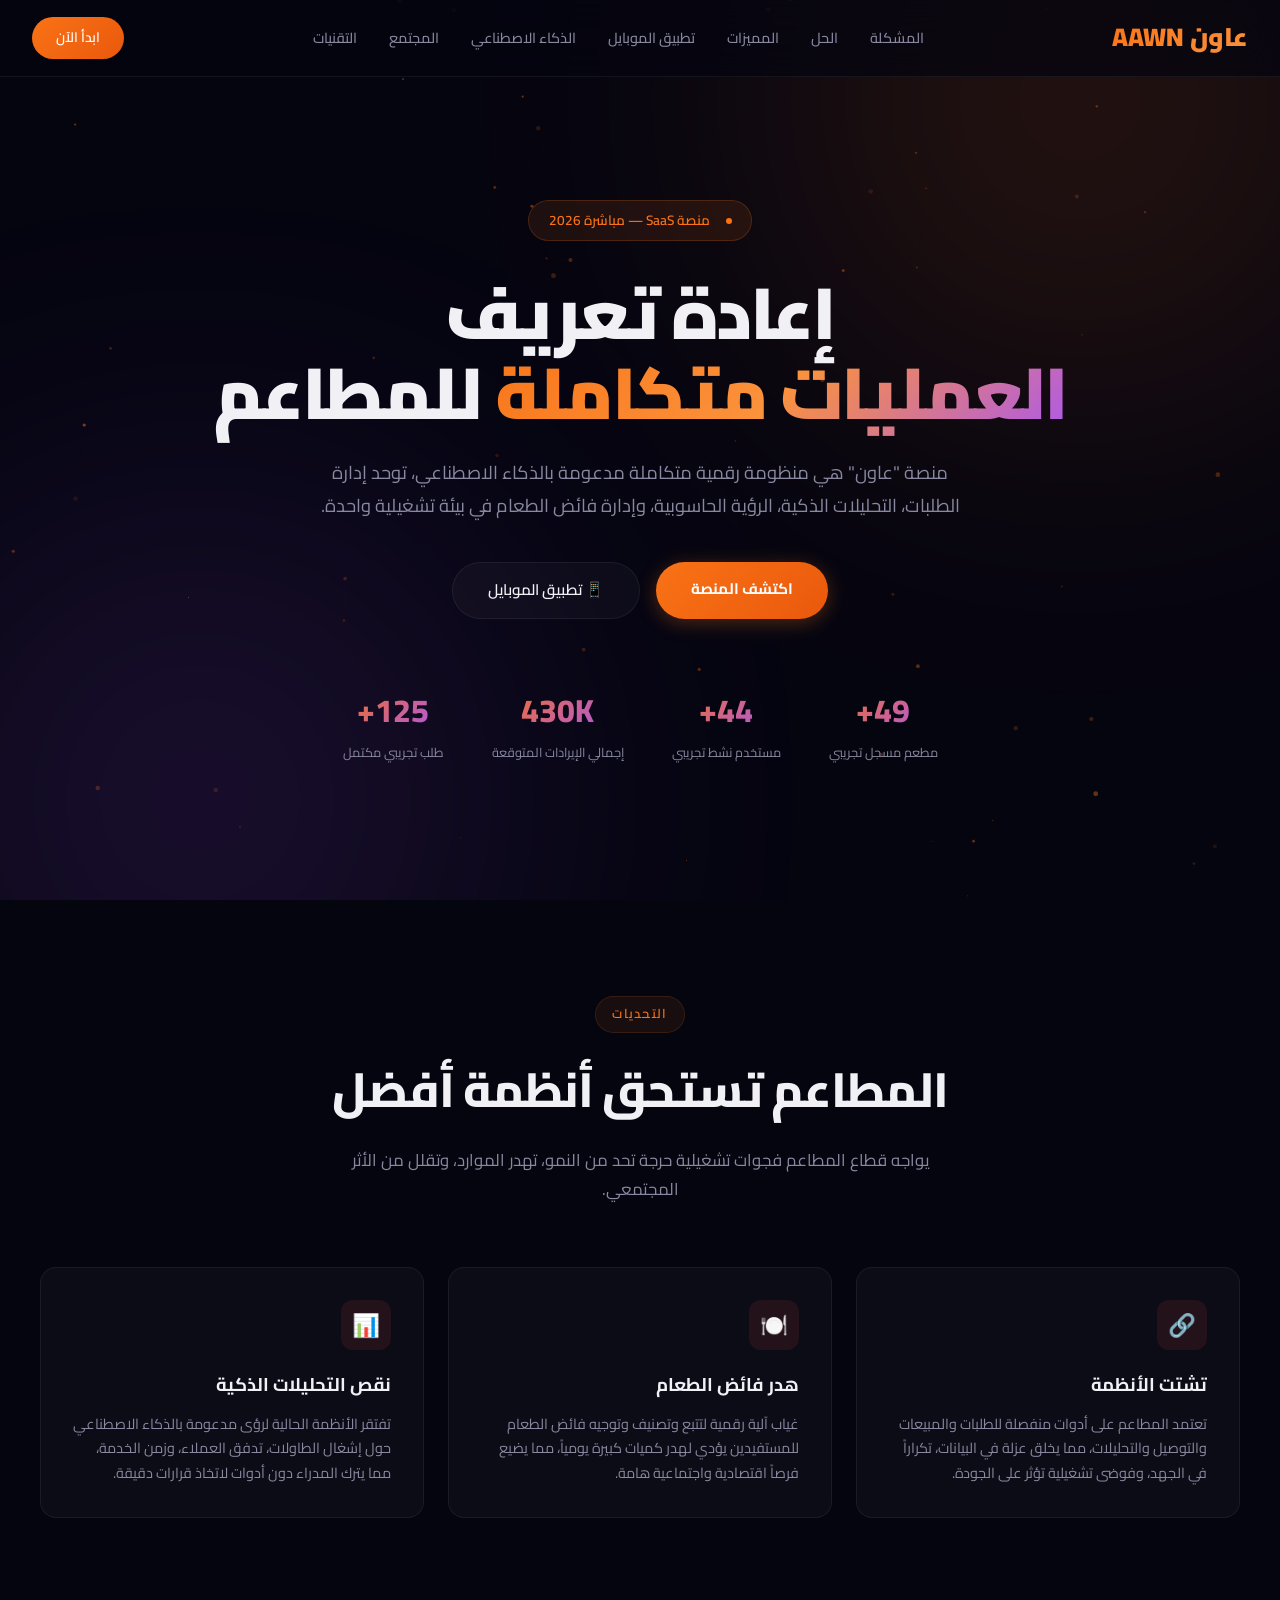
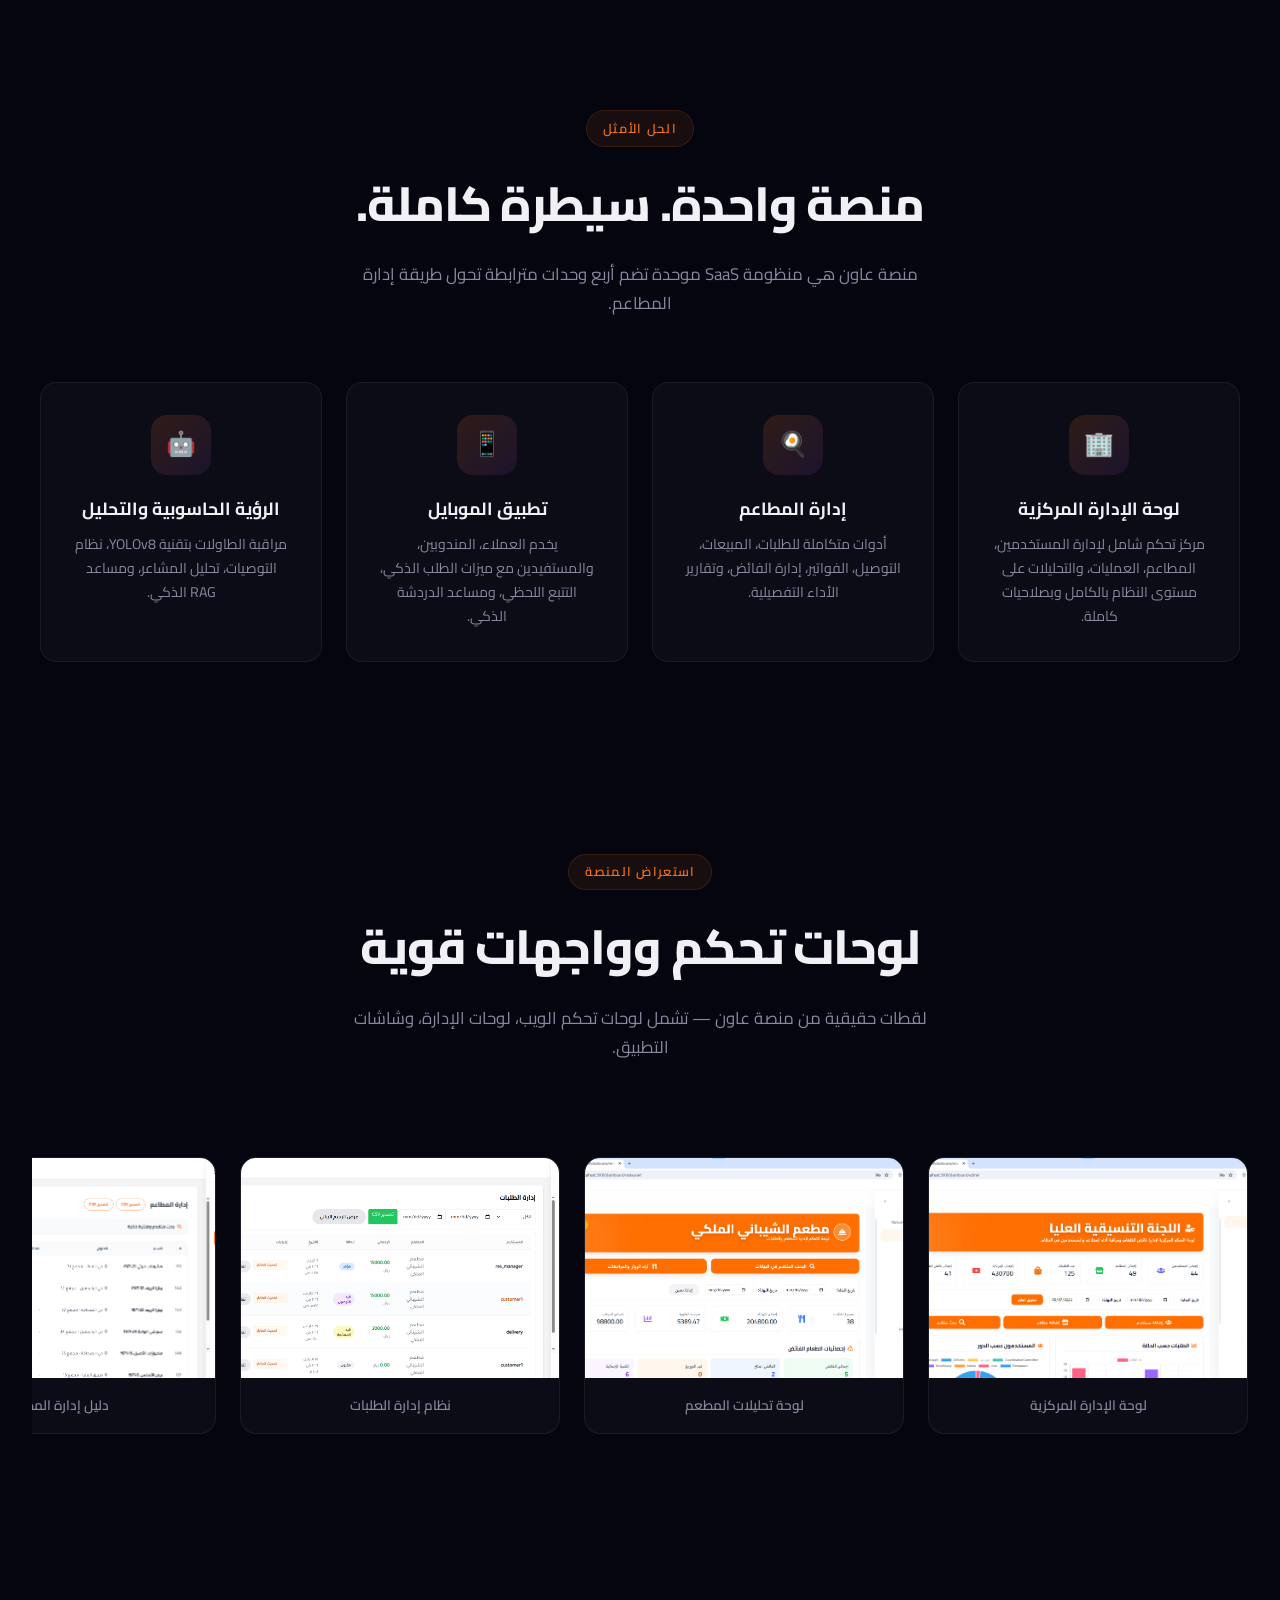
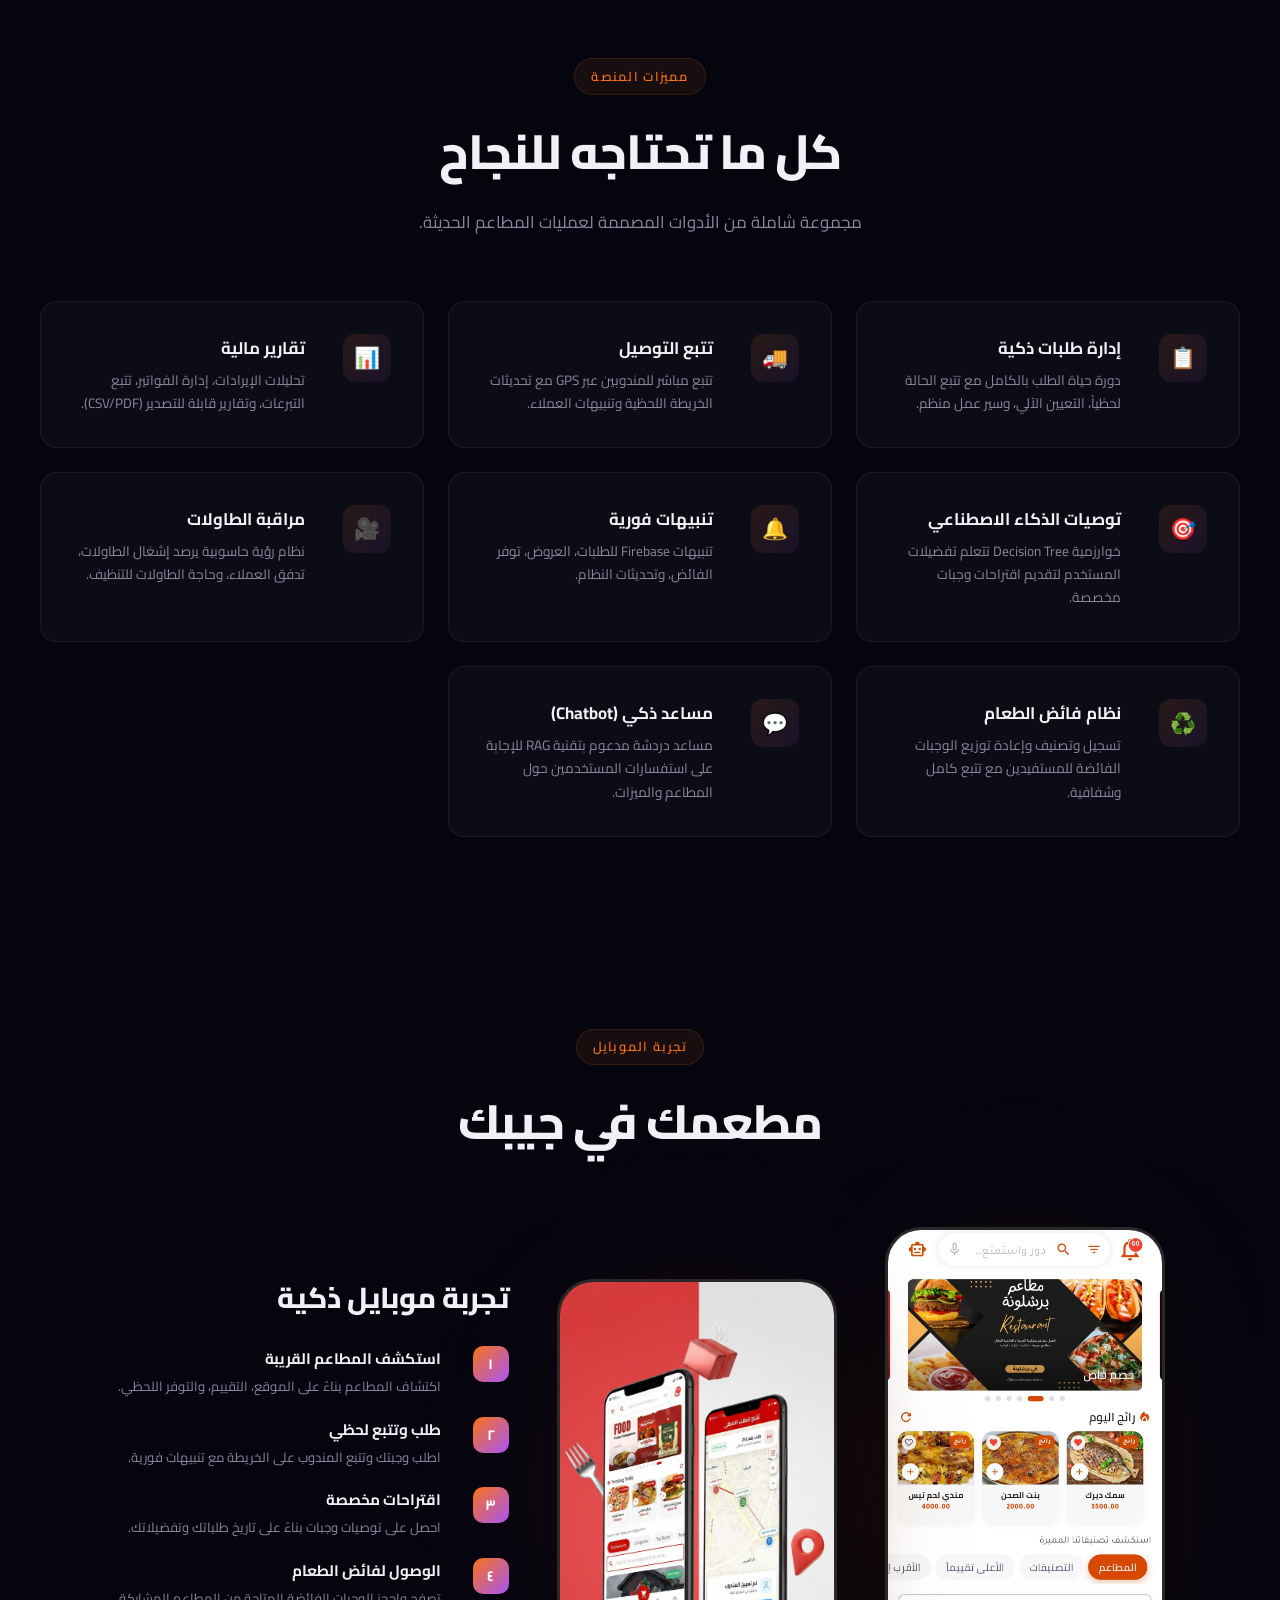
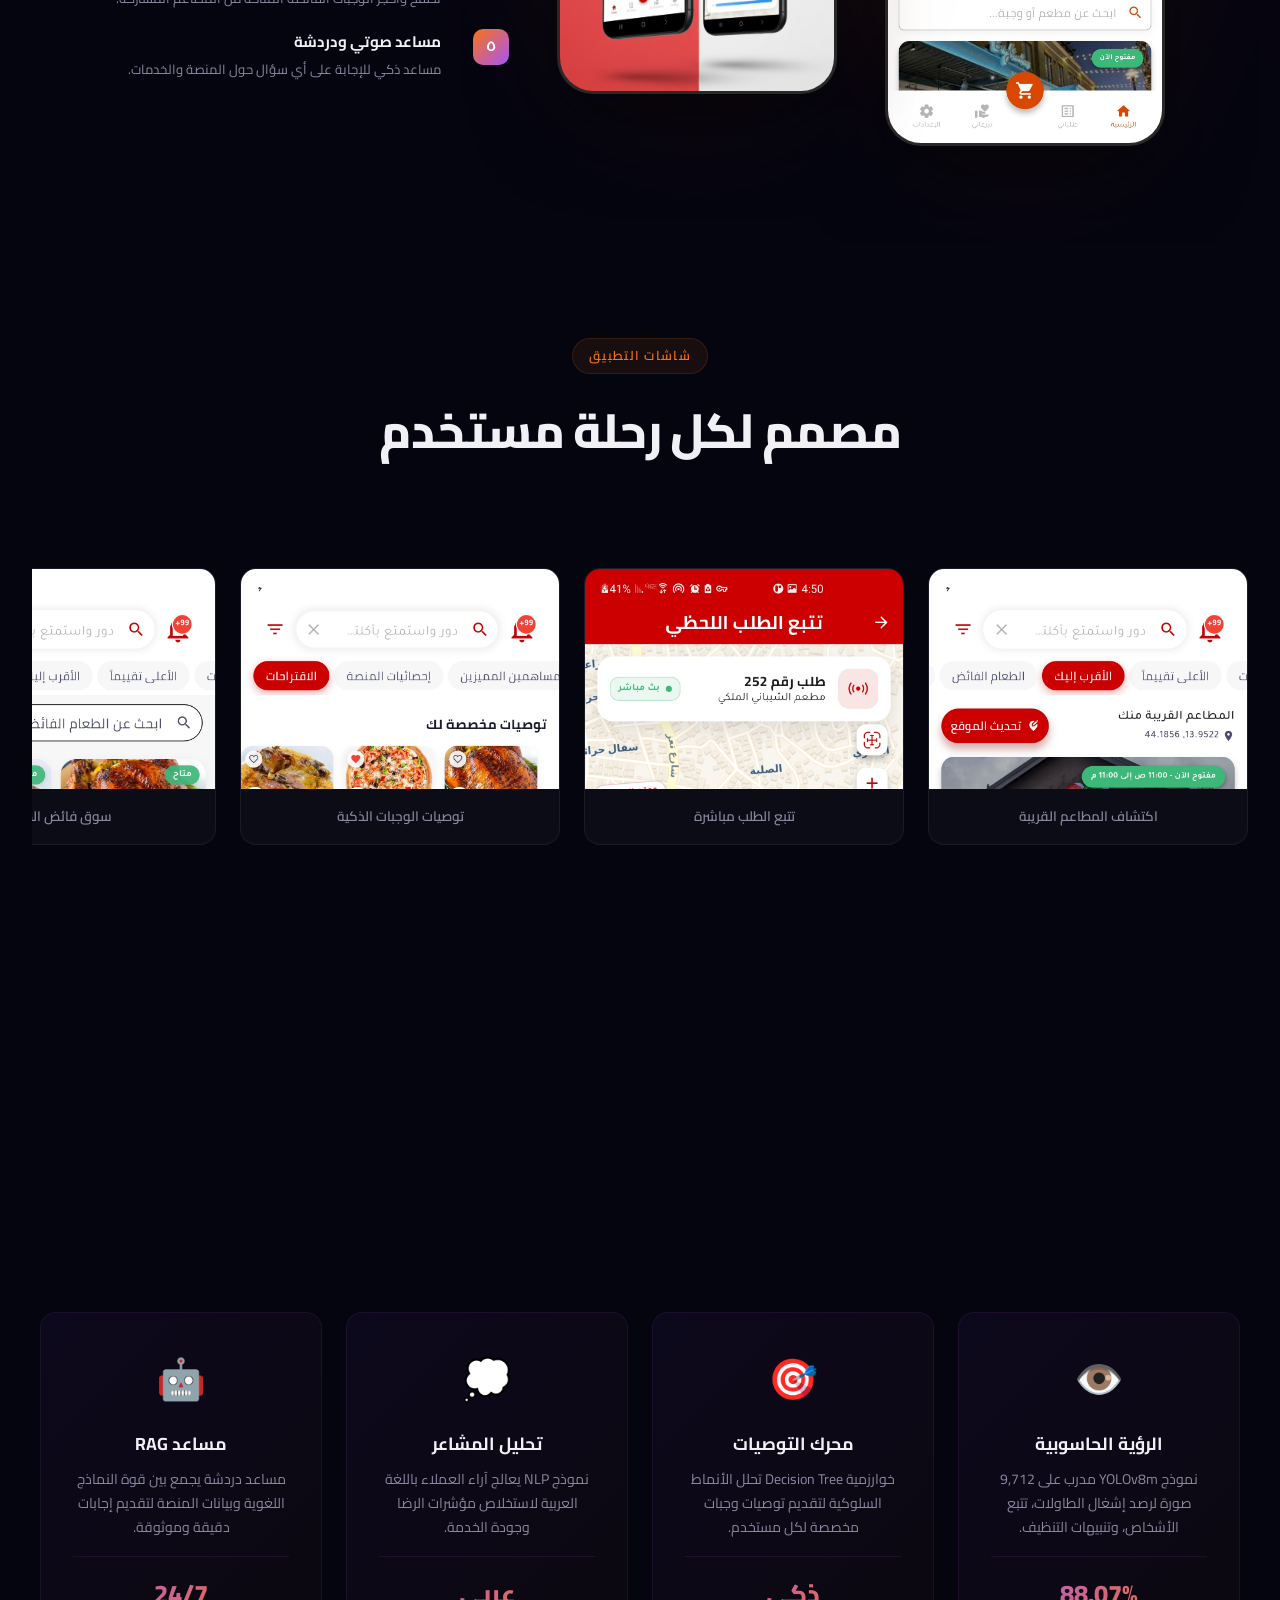
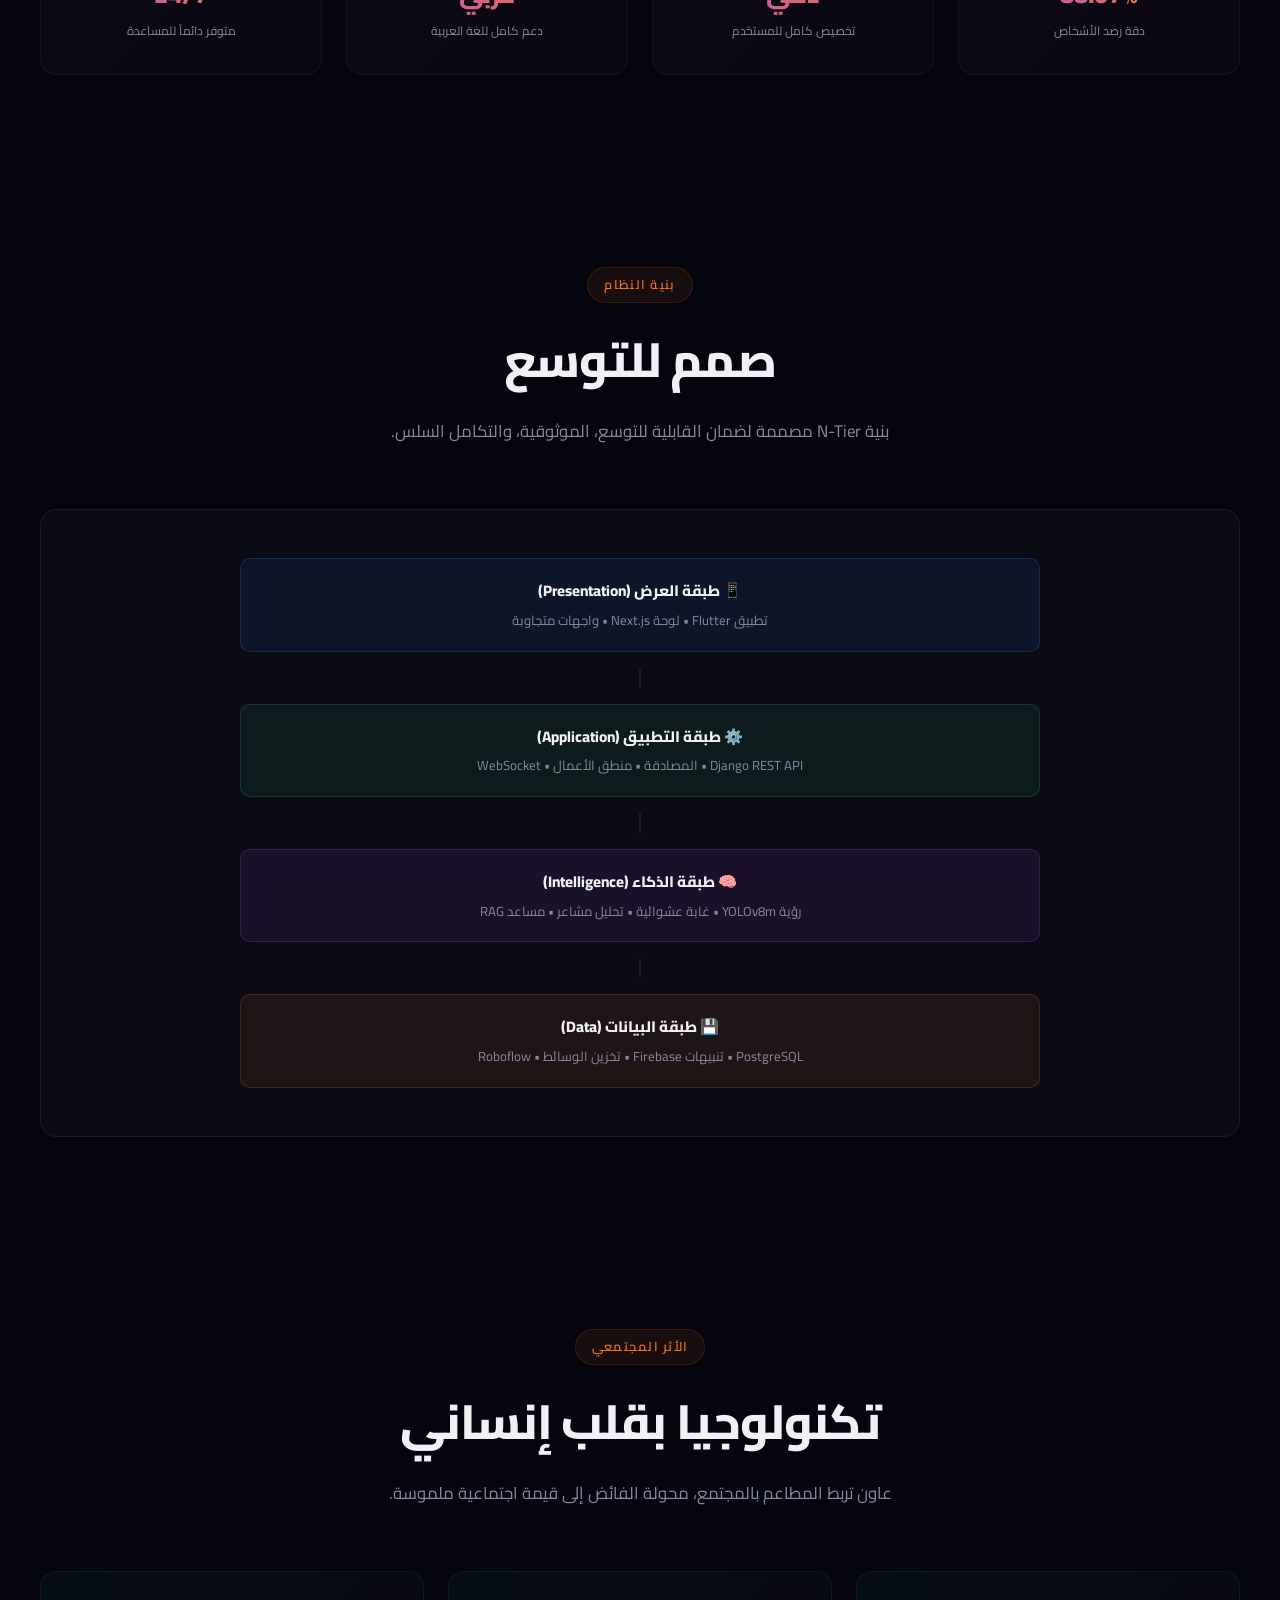
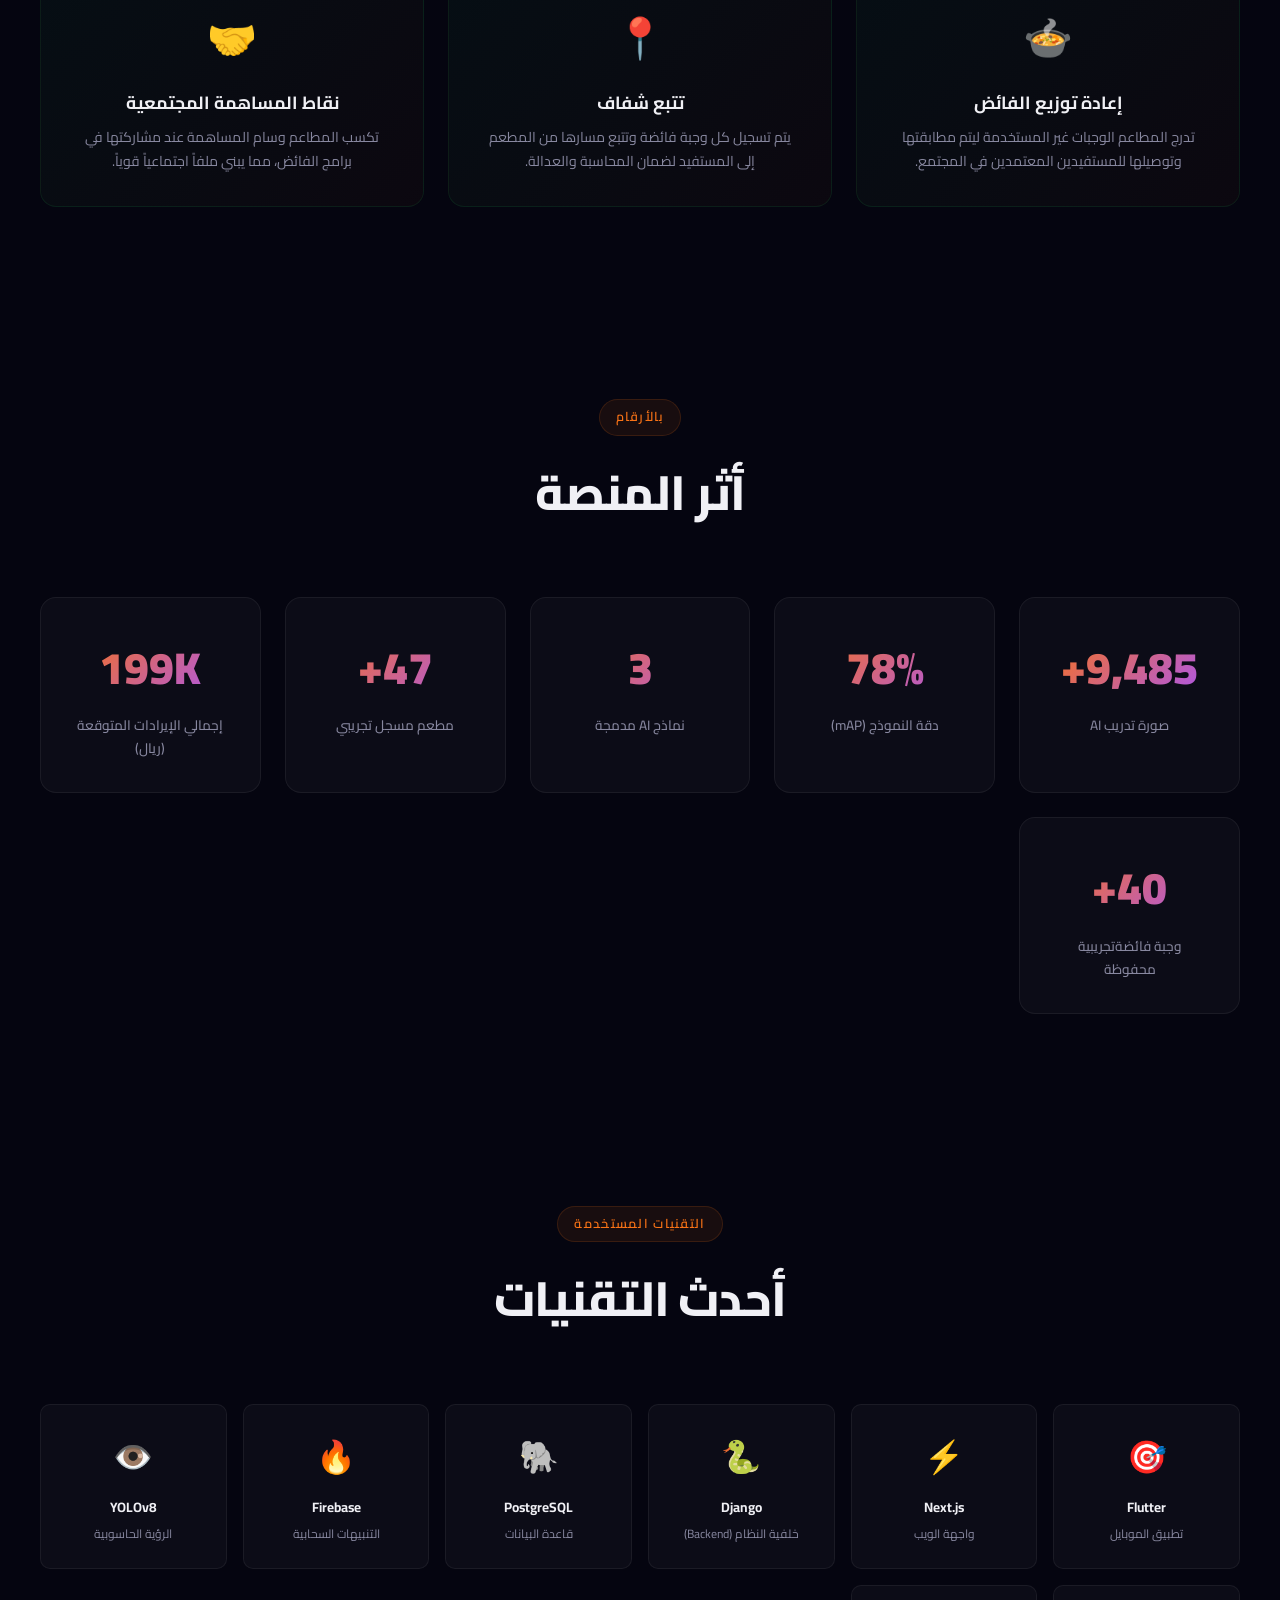
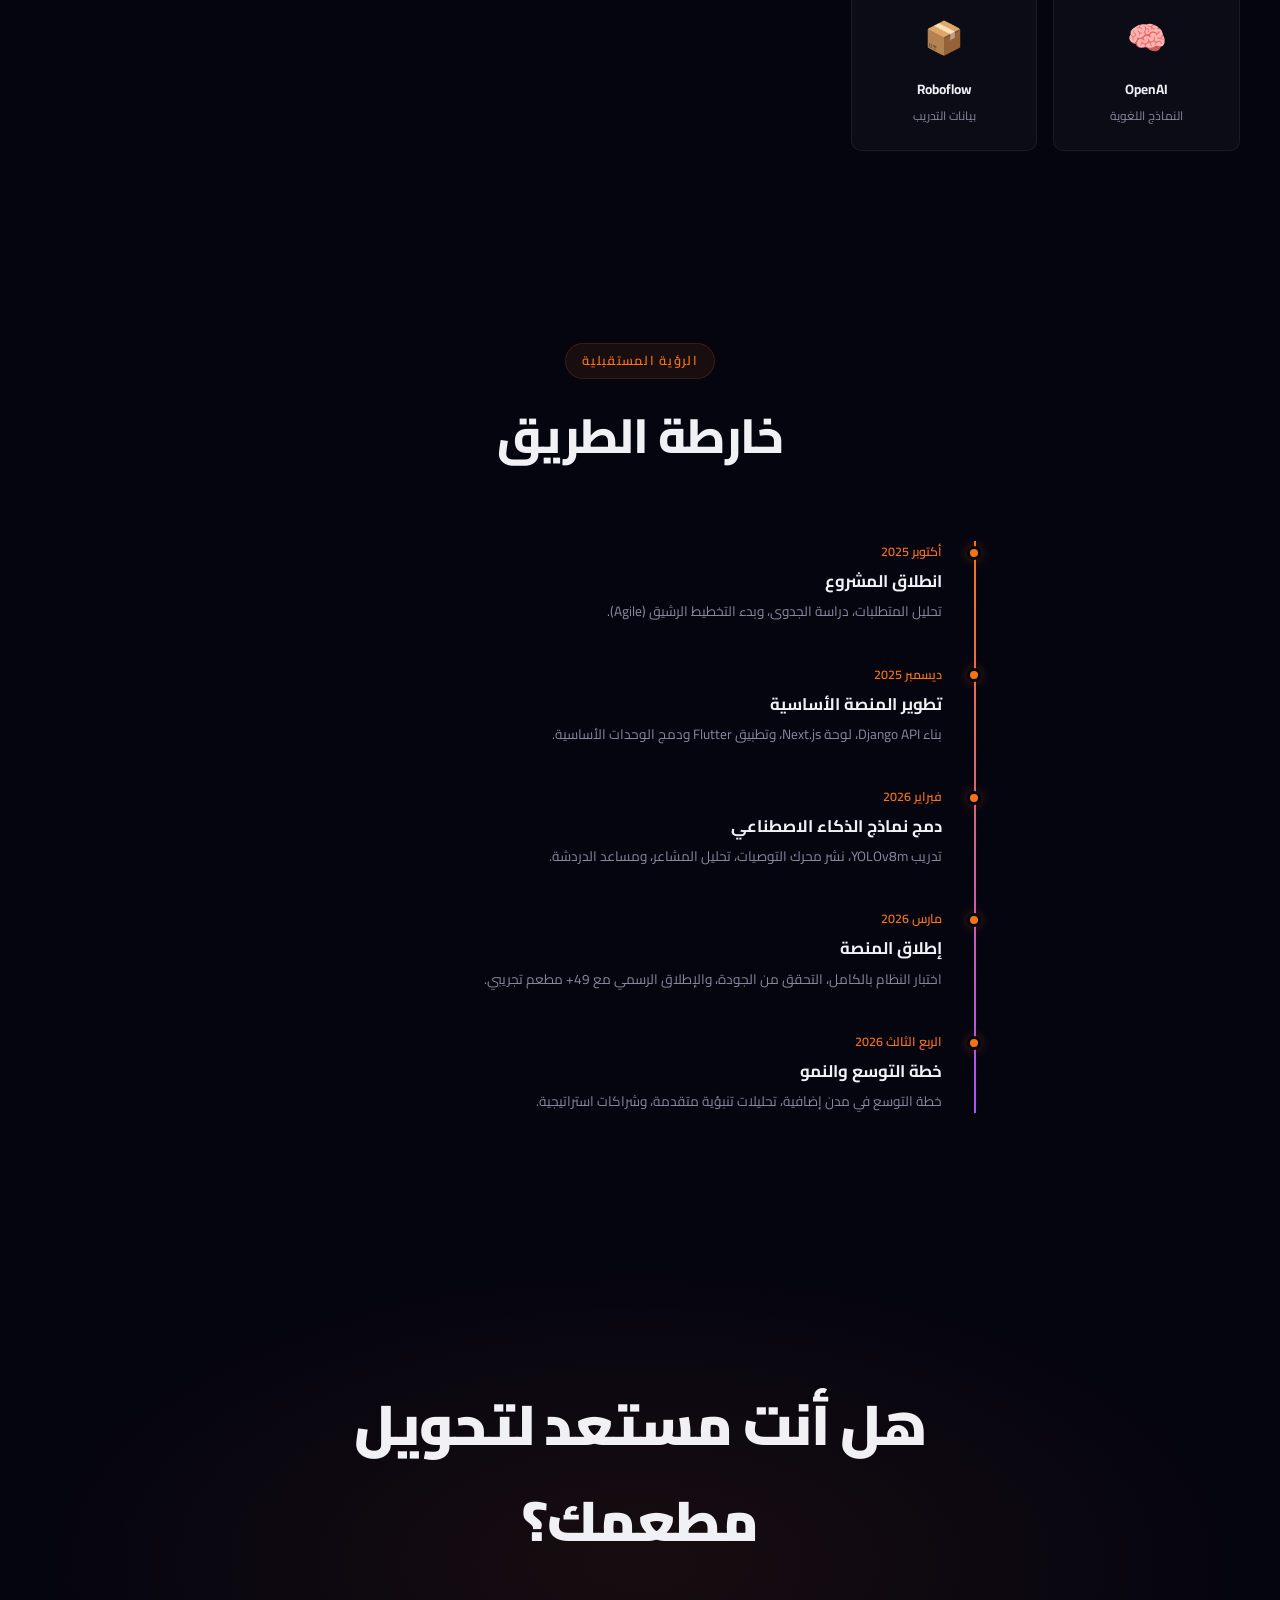
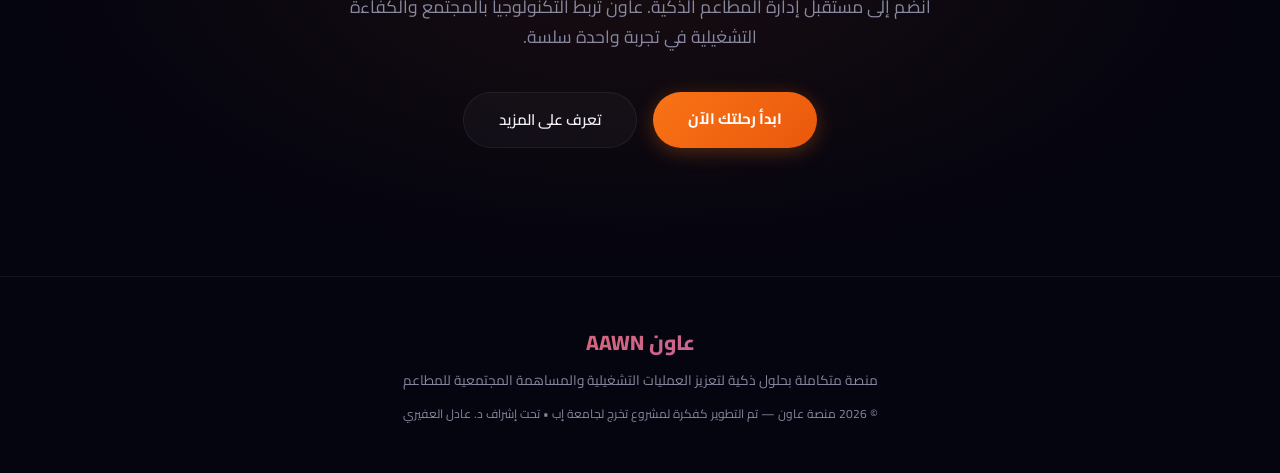
==== commit fbecb521: "add text33" ====
--- a/index.html
+++ b/index.html
@@ -770,7 +770,7 @@
       للمطاعم
     </p>
     <p style="margin-top: 0.8rem; font-size: 0.75rem">
-      © 2026 منصة عاون — تم التطوير كفكرة لمشروع تخرج • تحت إشراف د. عادل
+      © 2026 منصة عاون — تم التطوير كفكرة لمشروع تخرج لجامعة إب • تحت إشراف د. عادل
       العفيري
     </p>
   </footer>
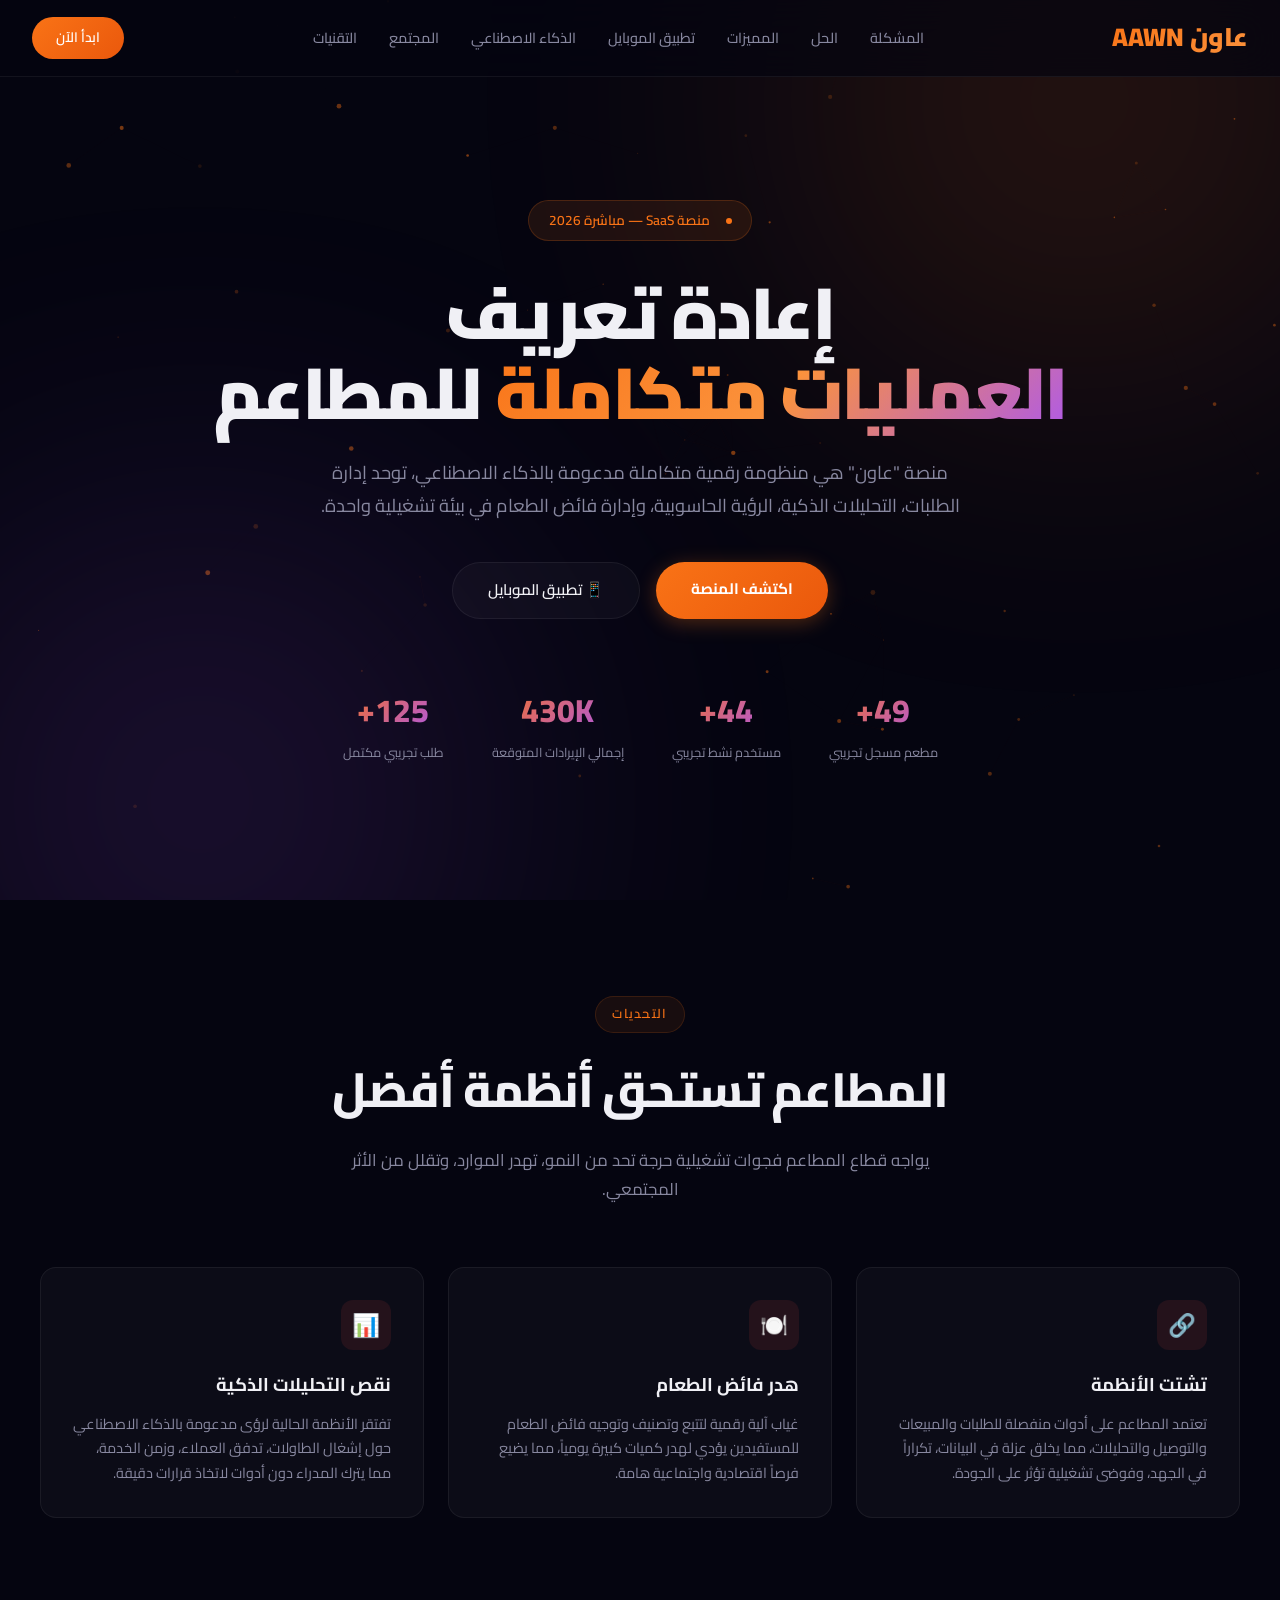
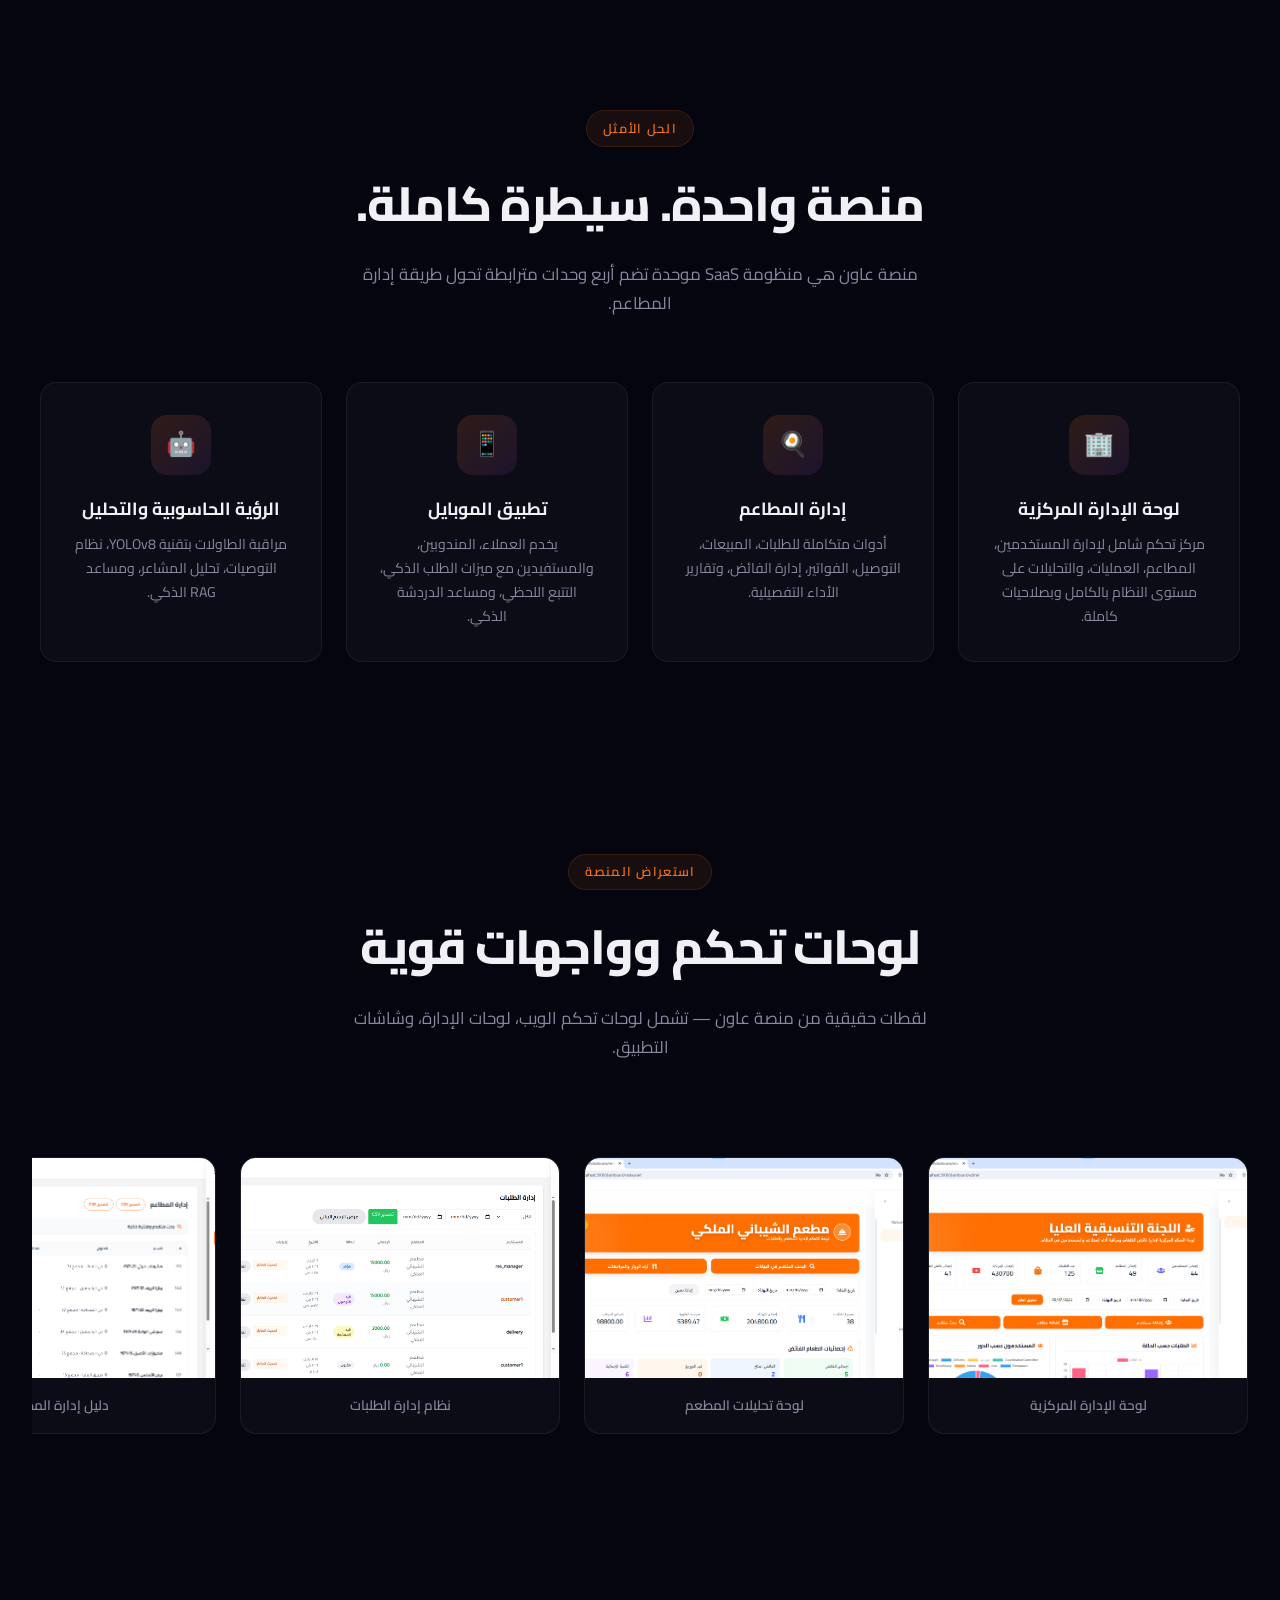
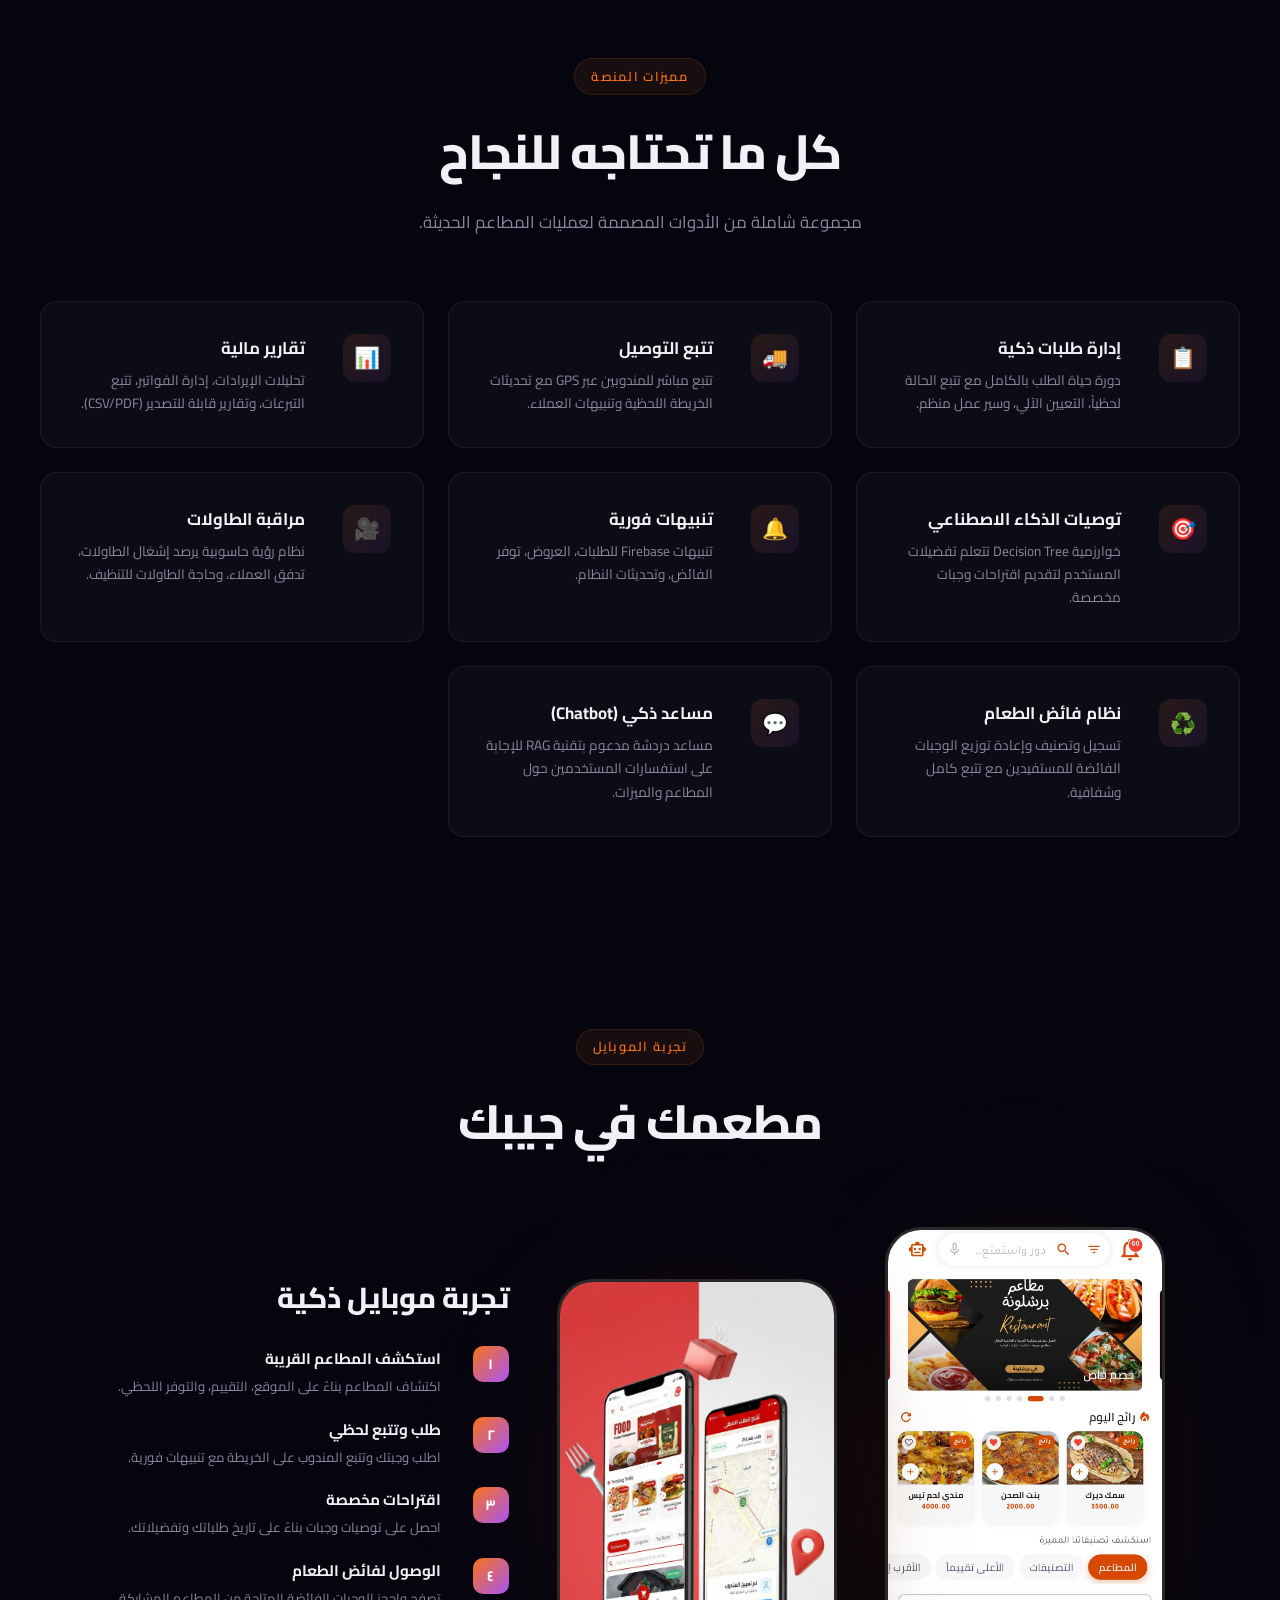
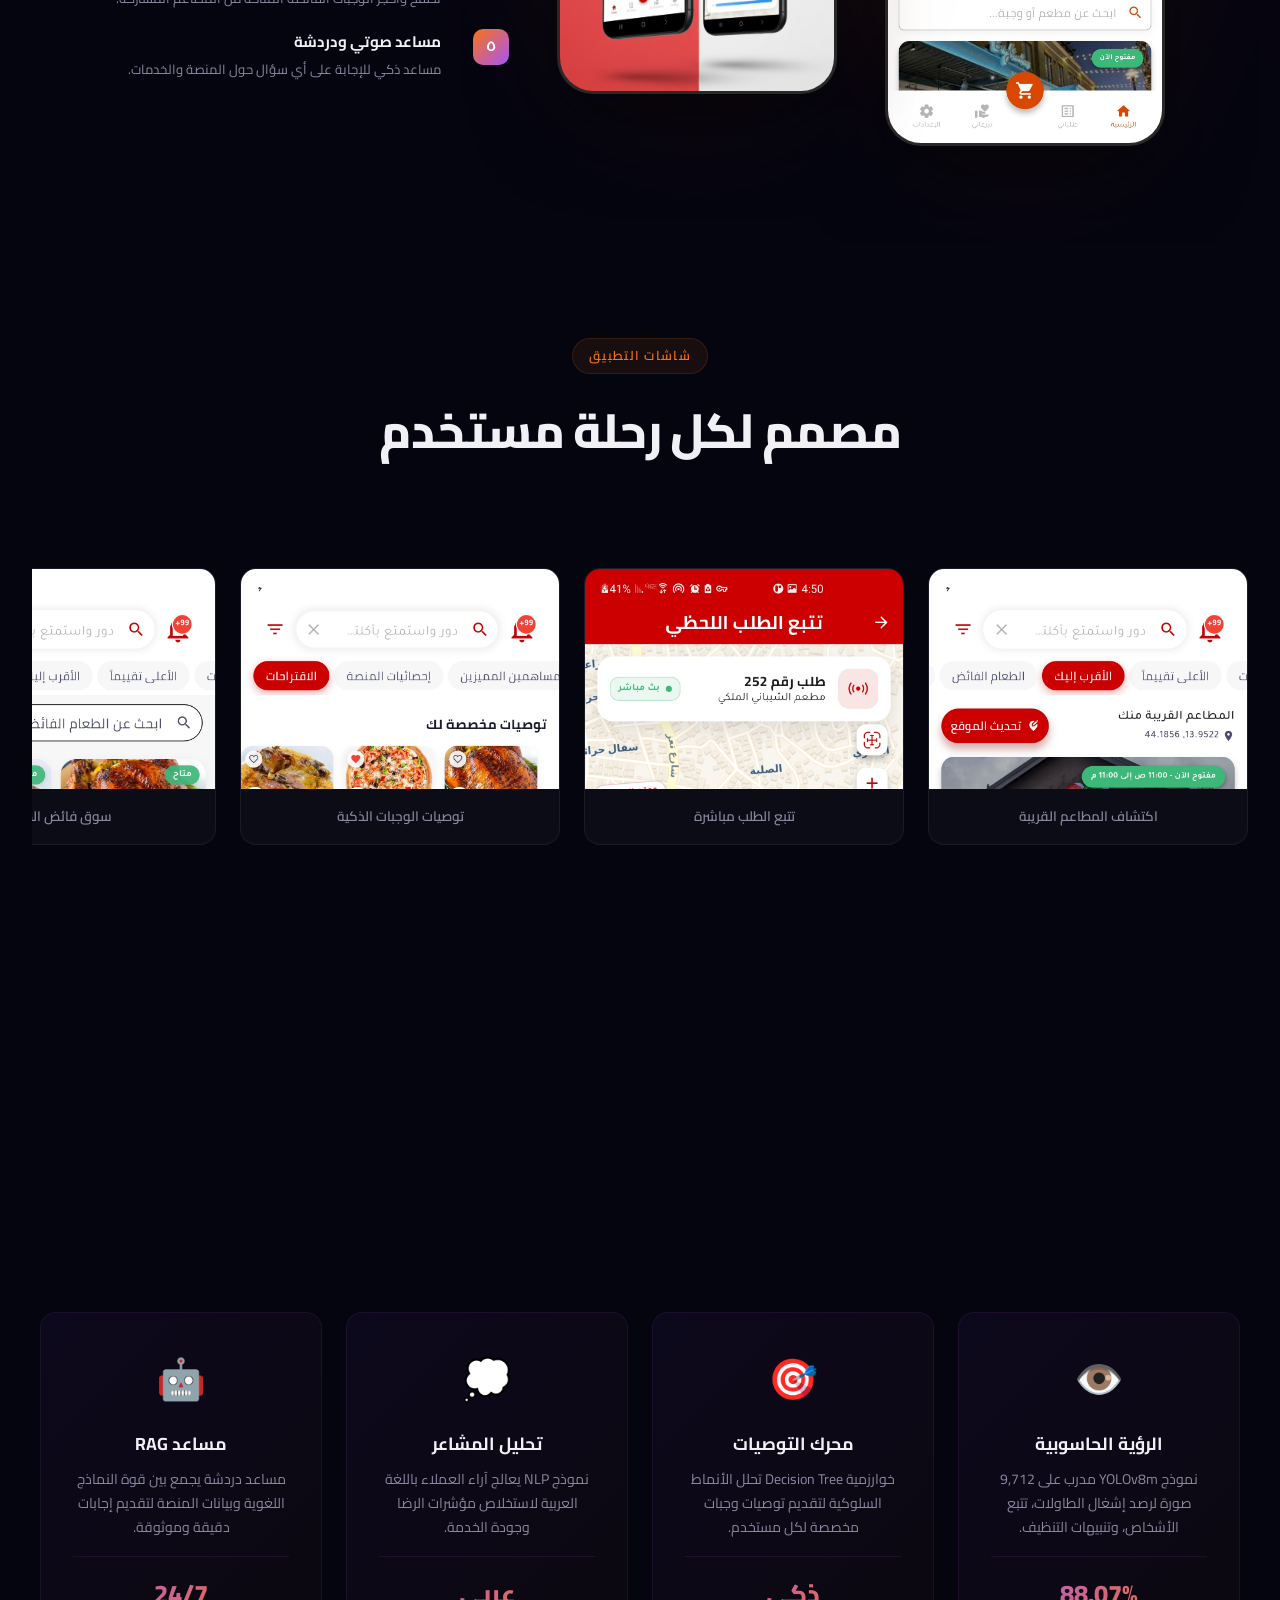
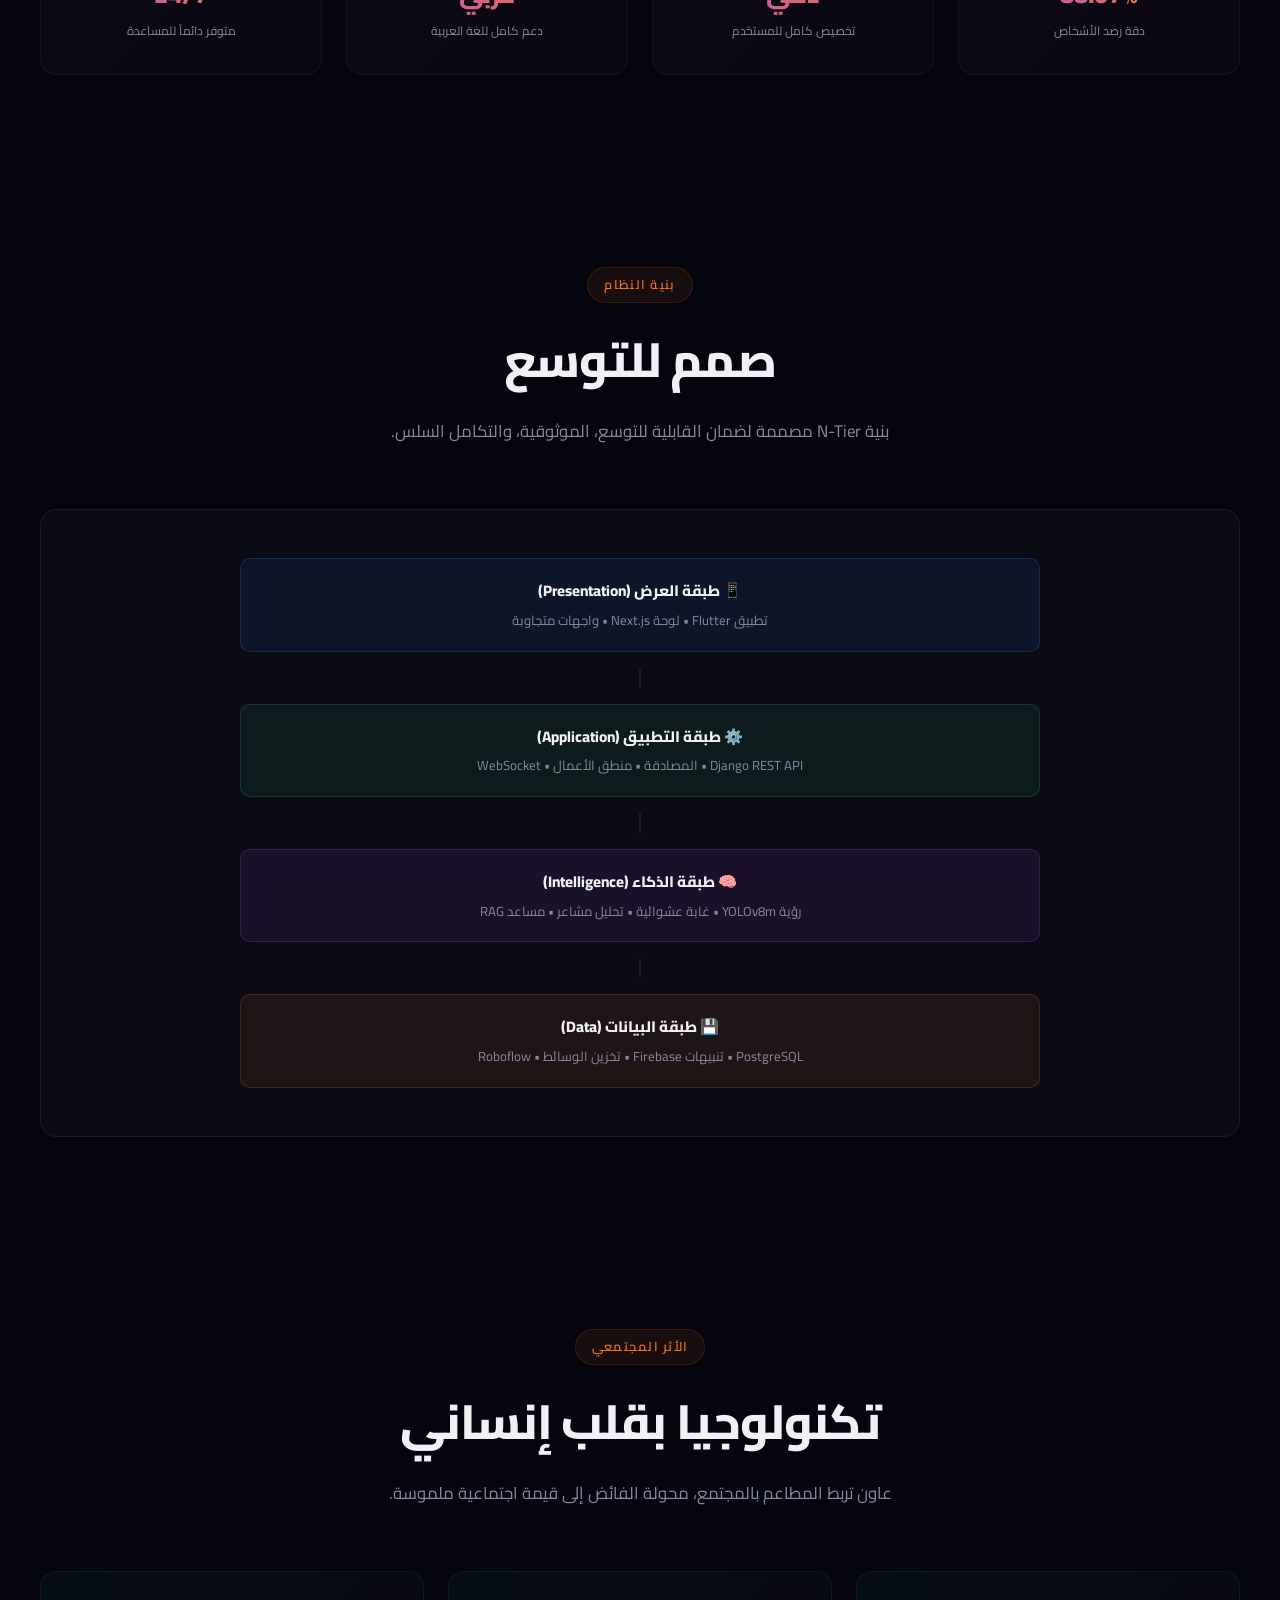
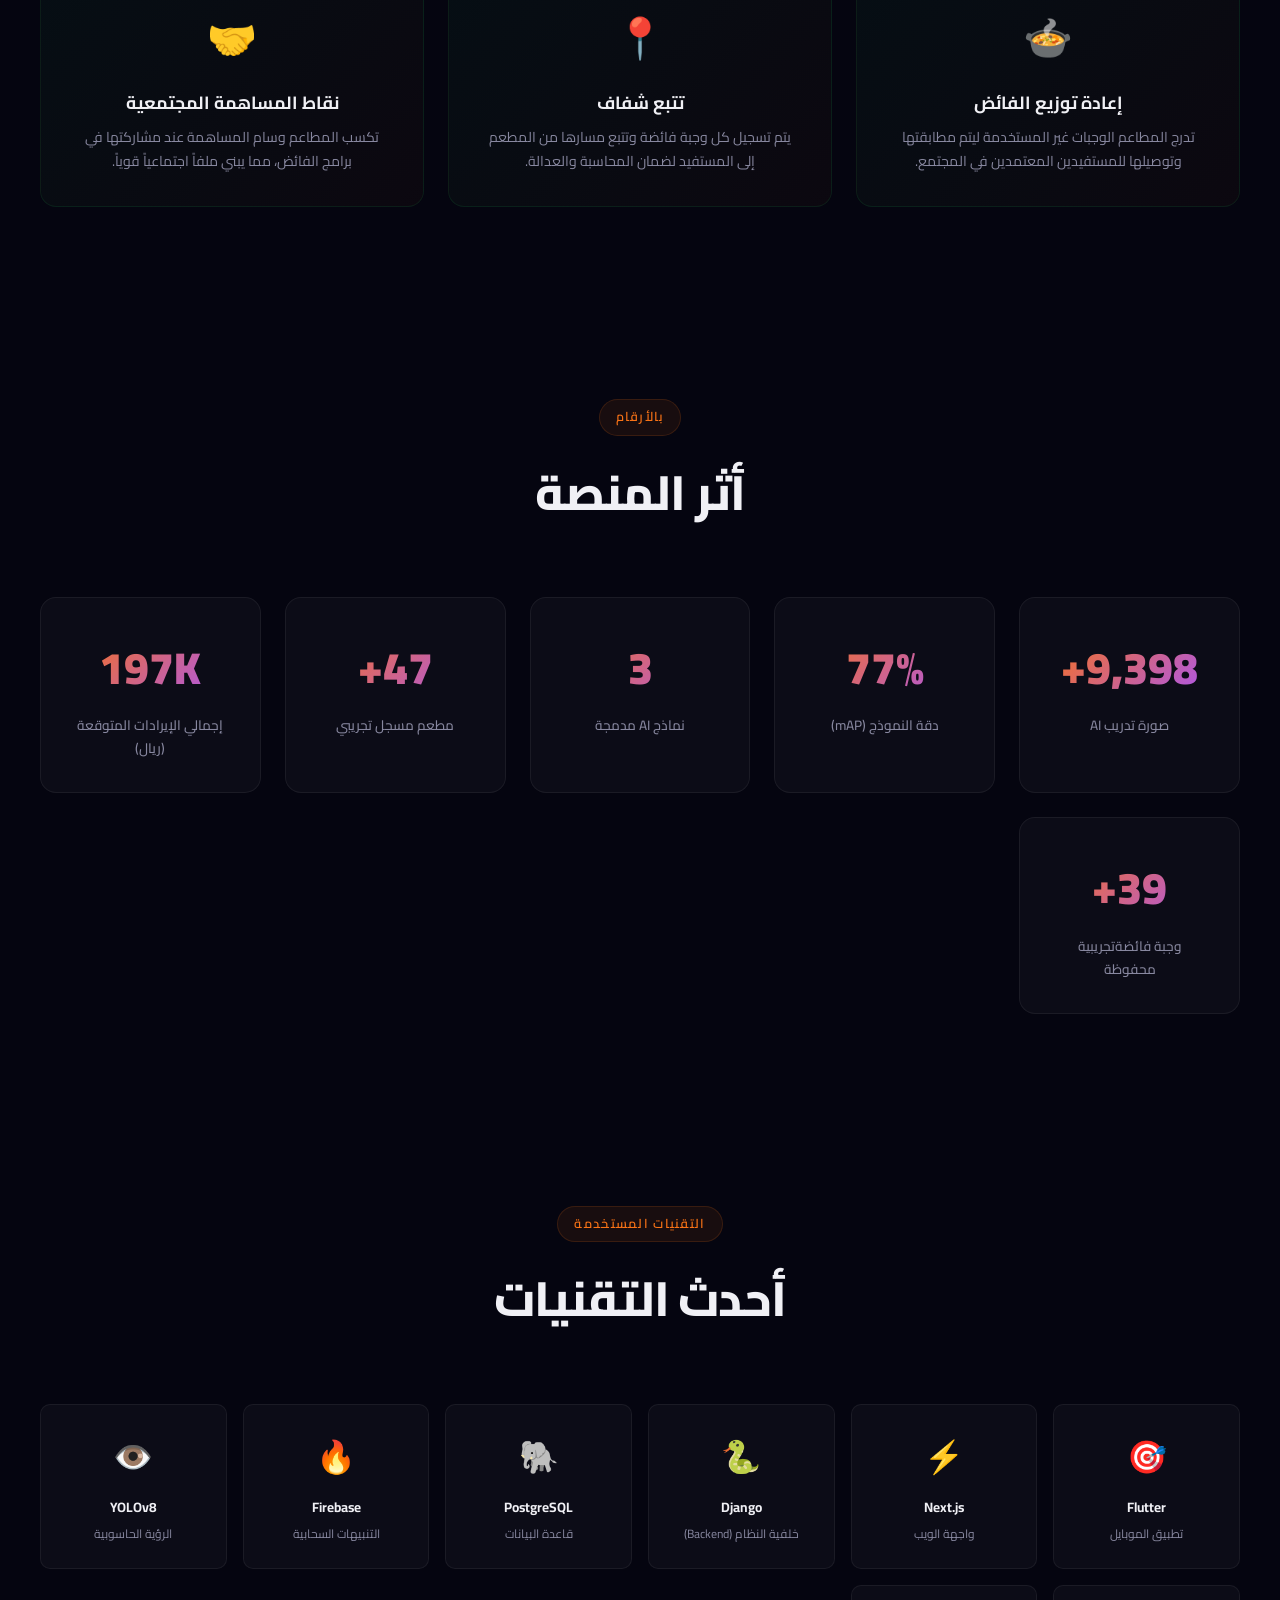
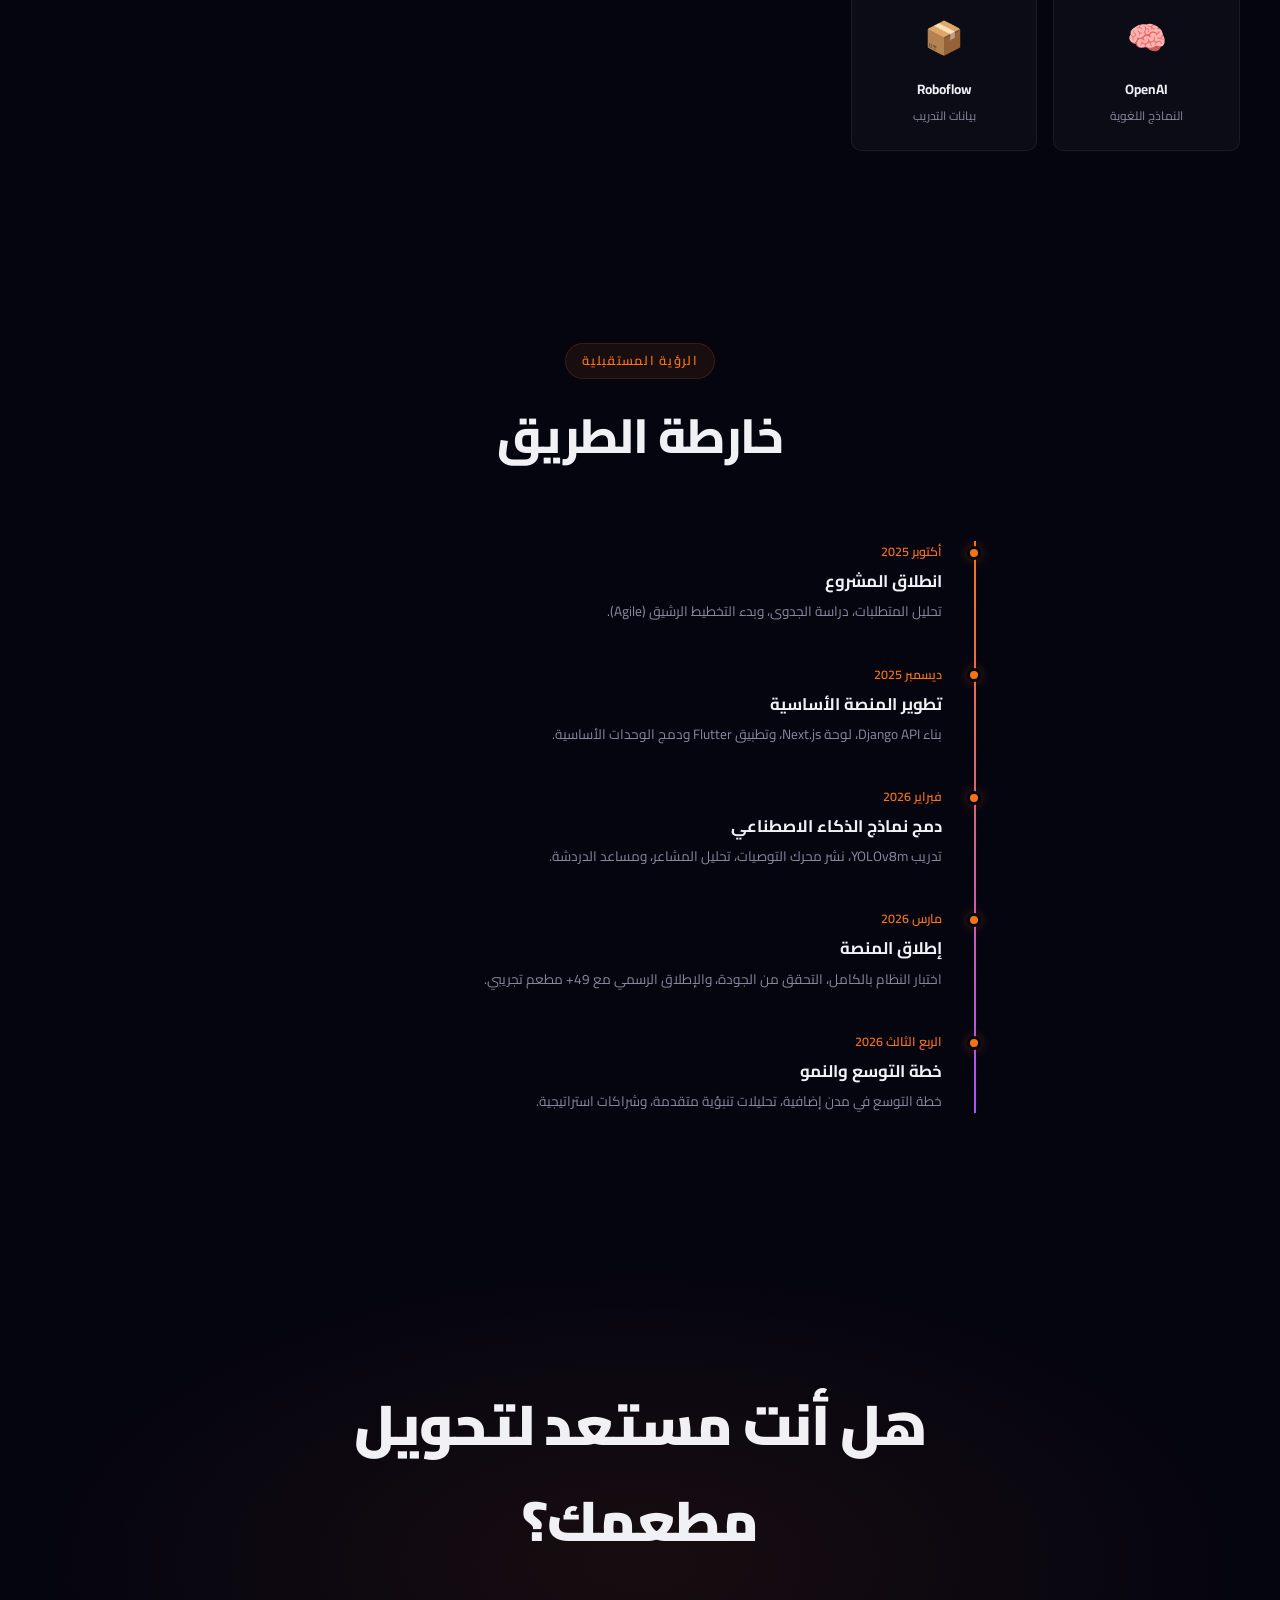
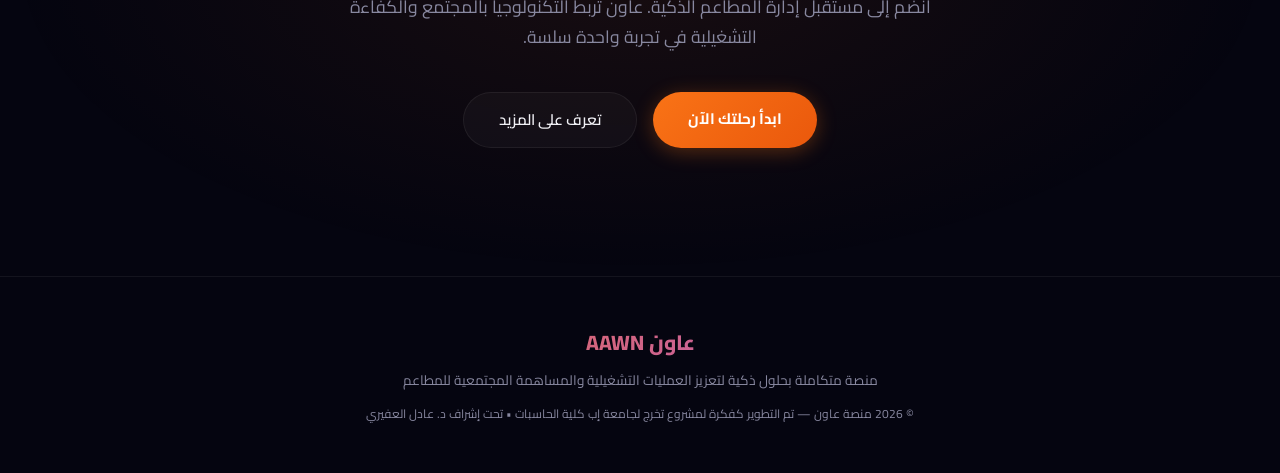
==== commit f151790c: "add text3" ====
--- a/index.html
+++ b/index.html
@@ -770,7 +770,7 @@
       للمطاعم
     </p>
     <p style="margin-top: 0.8rem; font-size: 0.75rem">
-      © 2026 منصة عاون — تم التطوير كفكرة لمشروع تخرج لجامعة إب • تحت إشراف د. عادل
+      © 2026 منصة عاون — تم التطوير كفكرة لمشروع تخرج لجامعة إب كلية الحاسبات • تحت إشراف د. عادل
       العفيري
     </p>
   </footer>
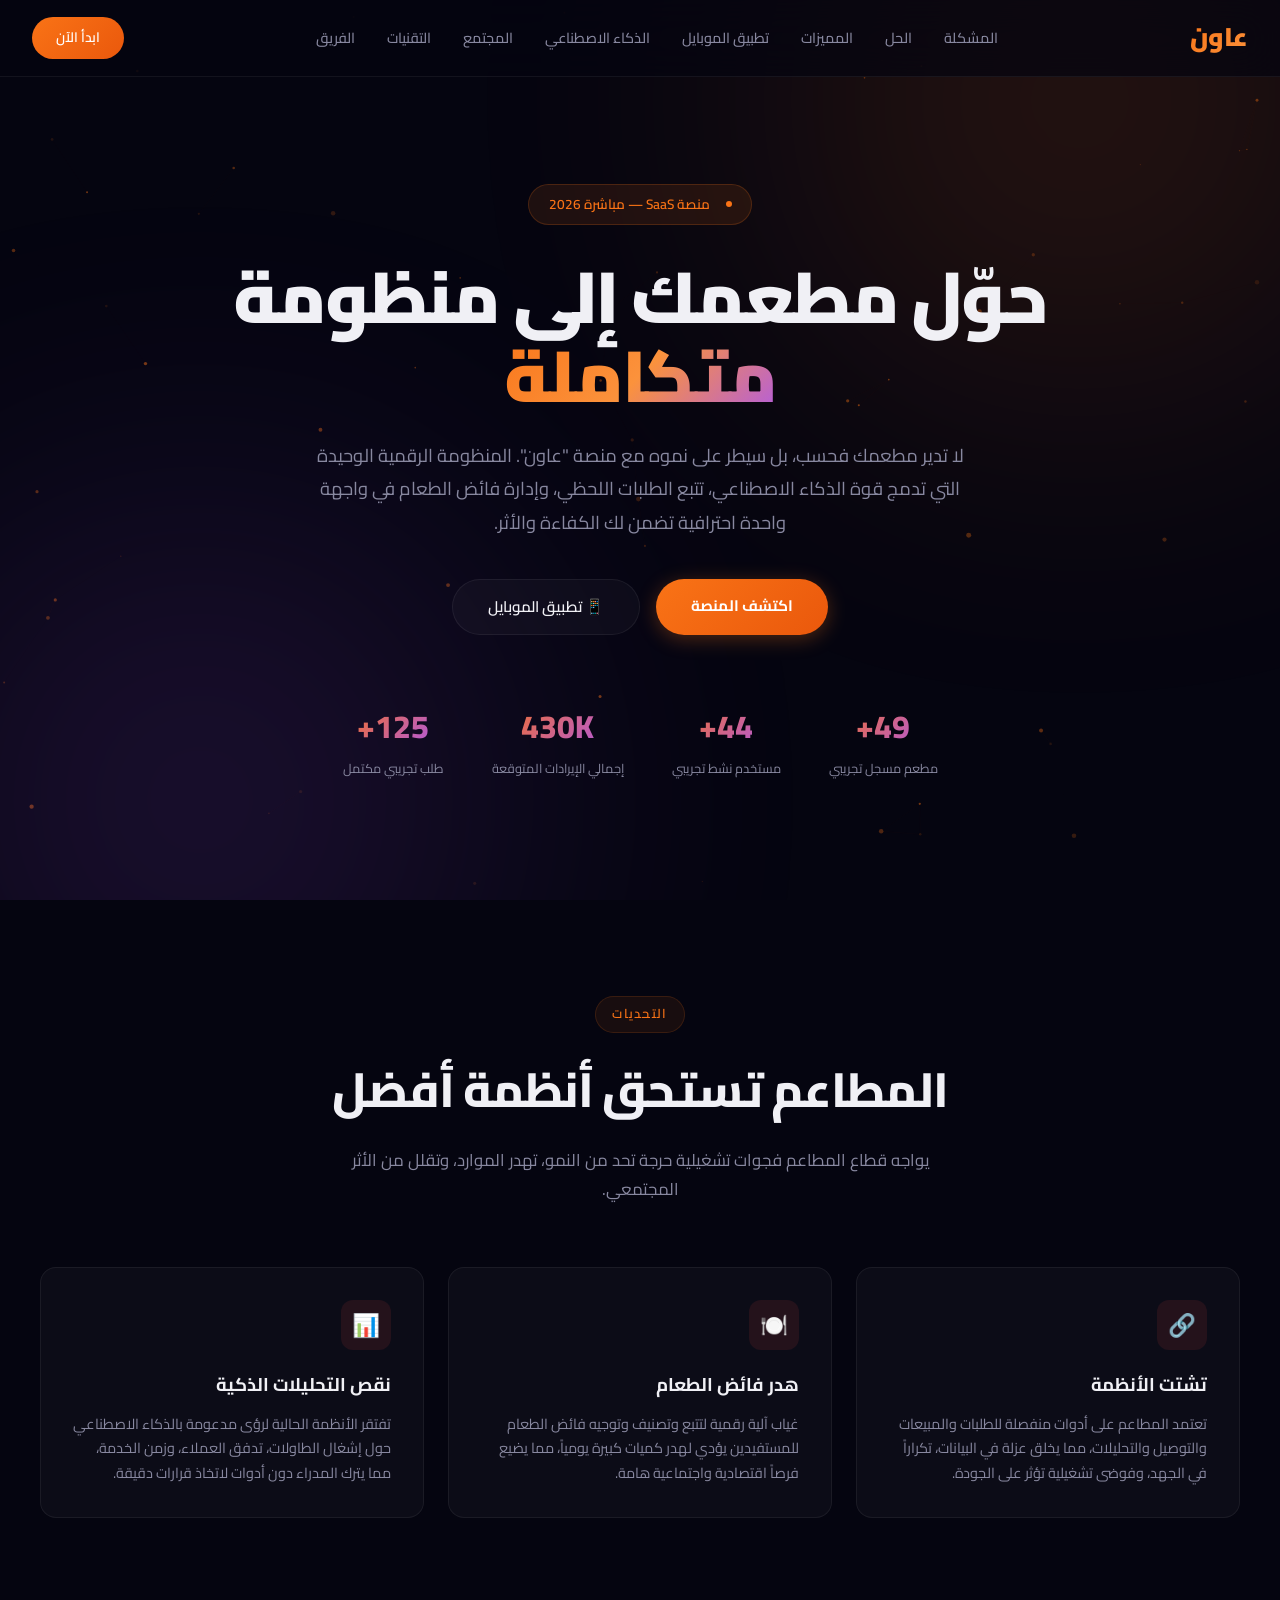
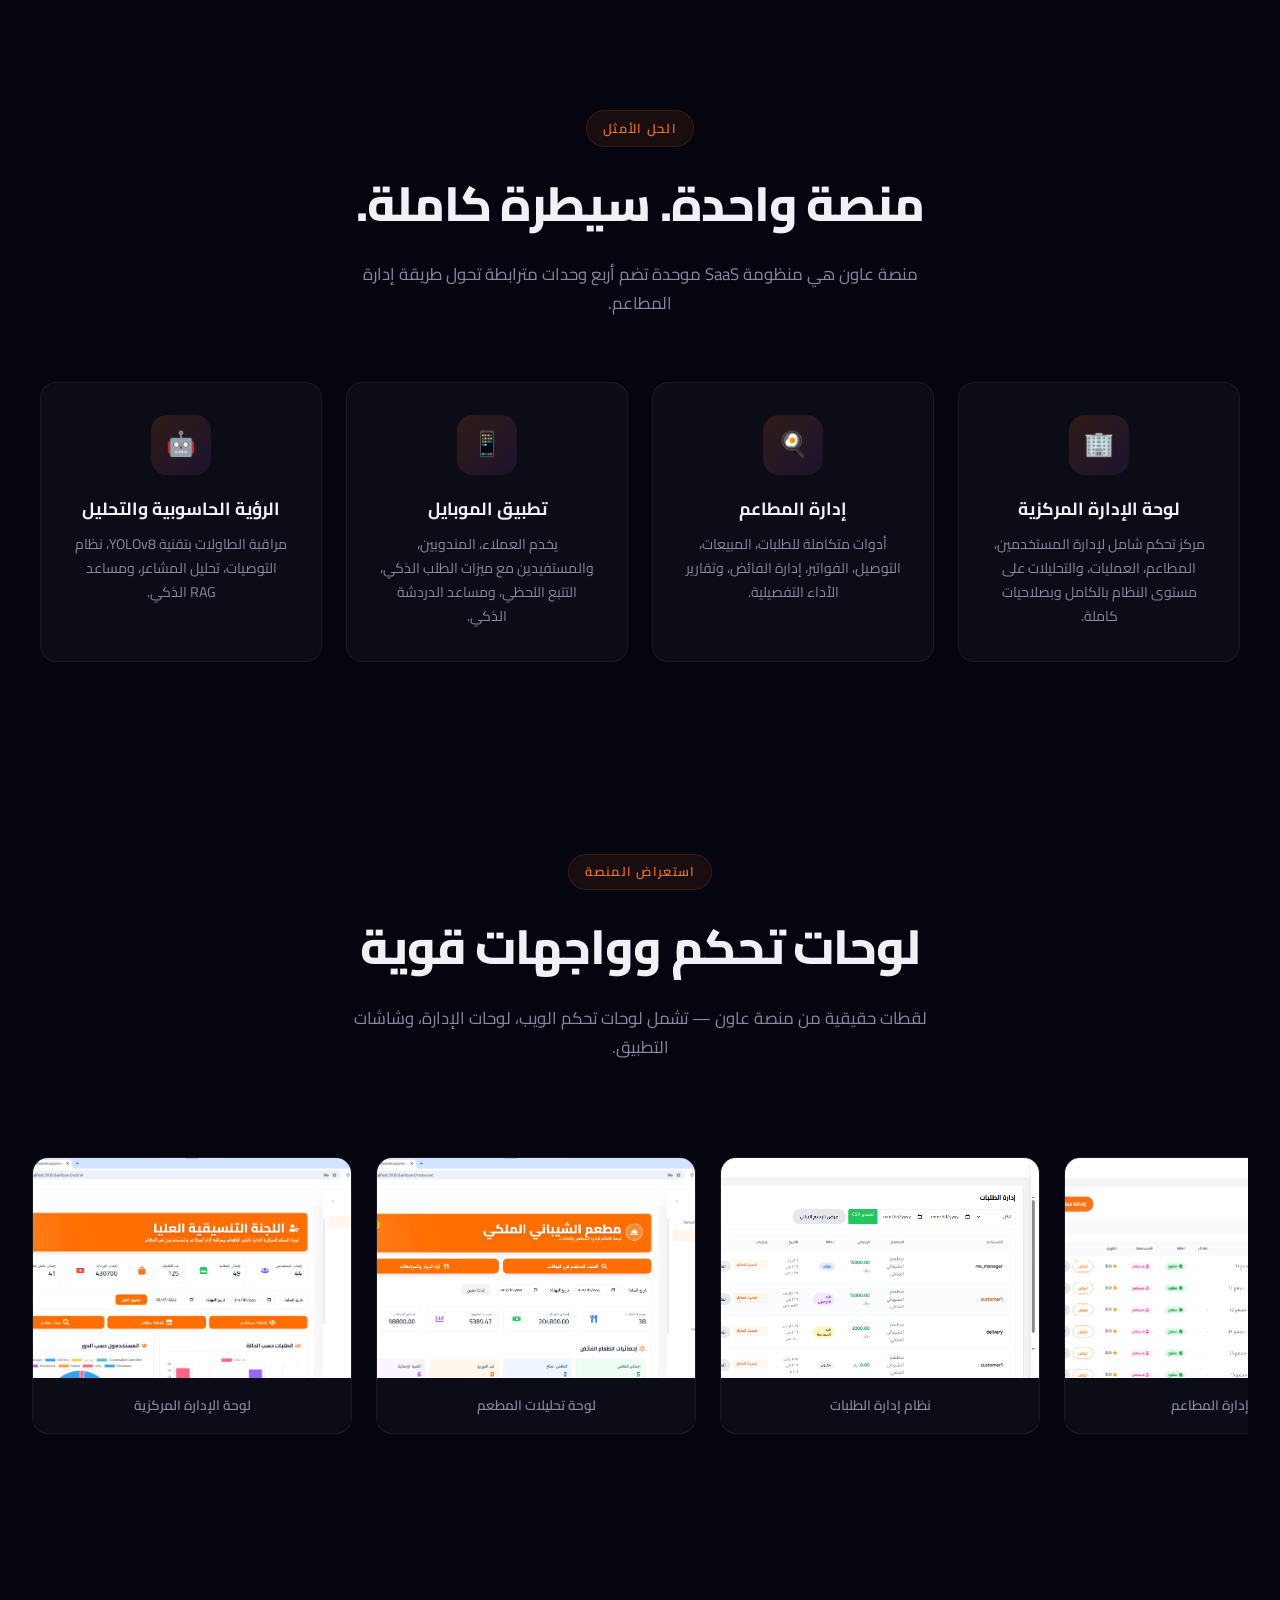
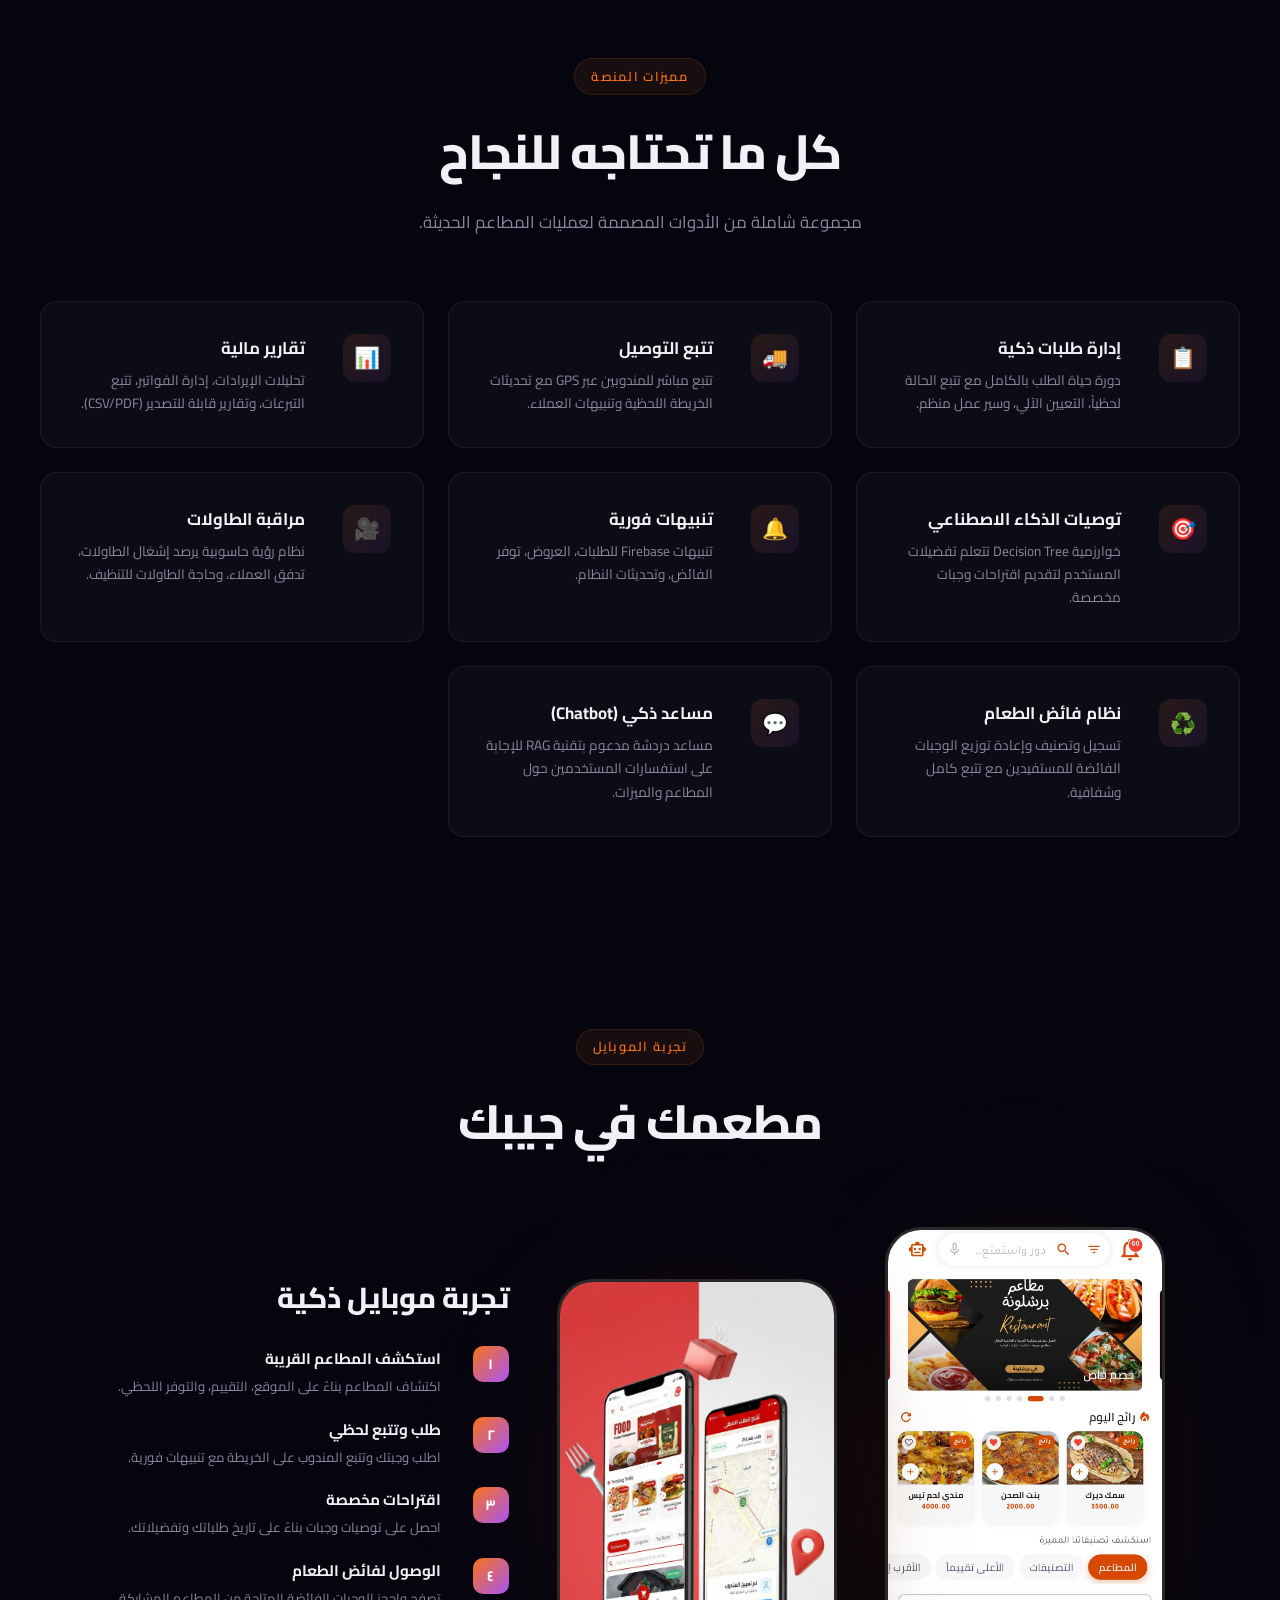
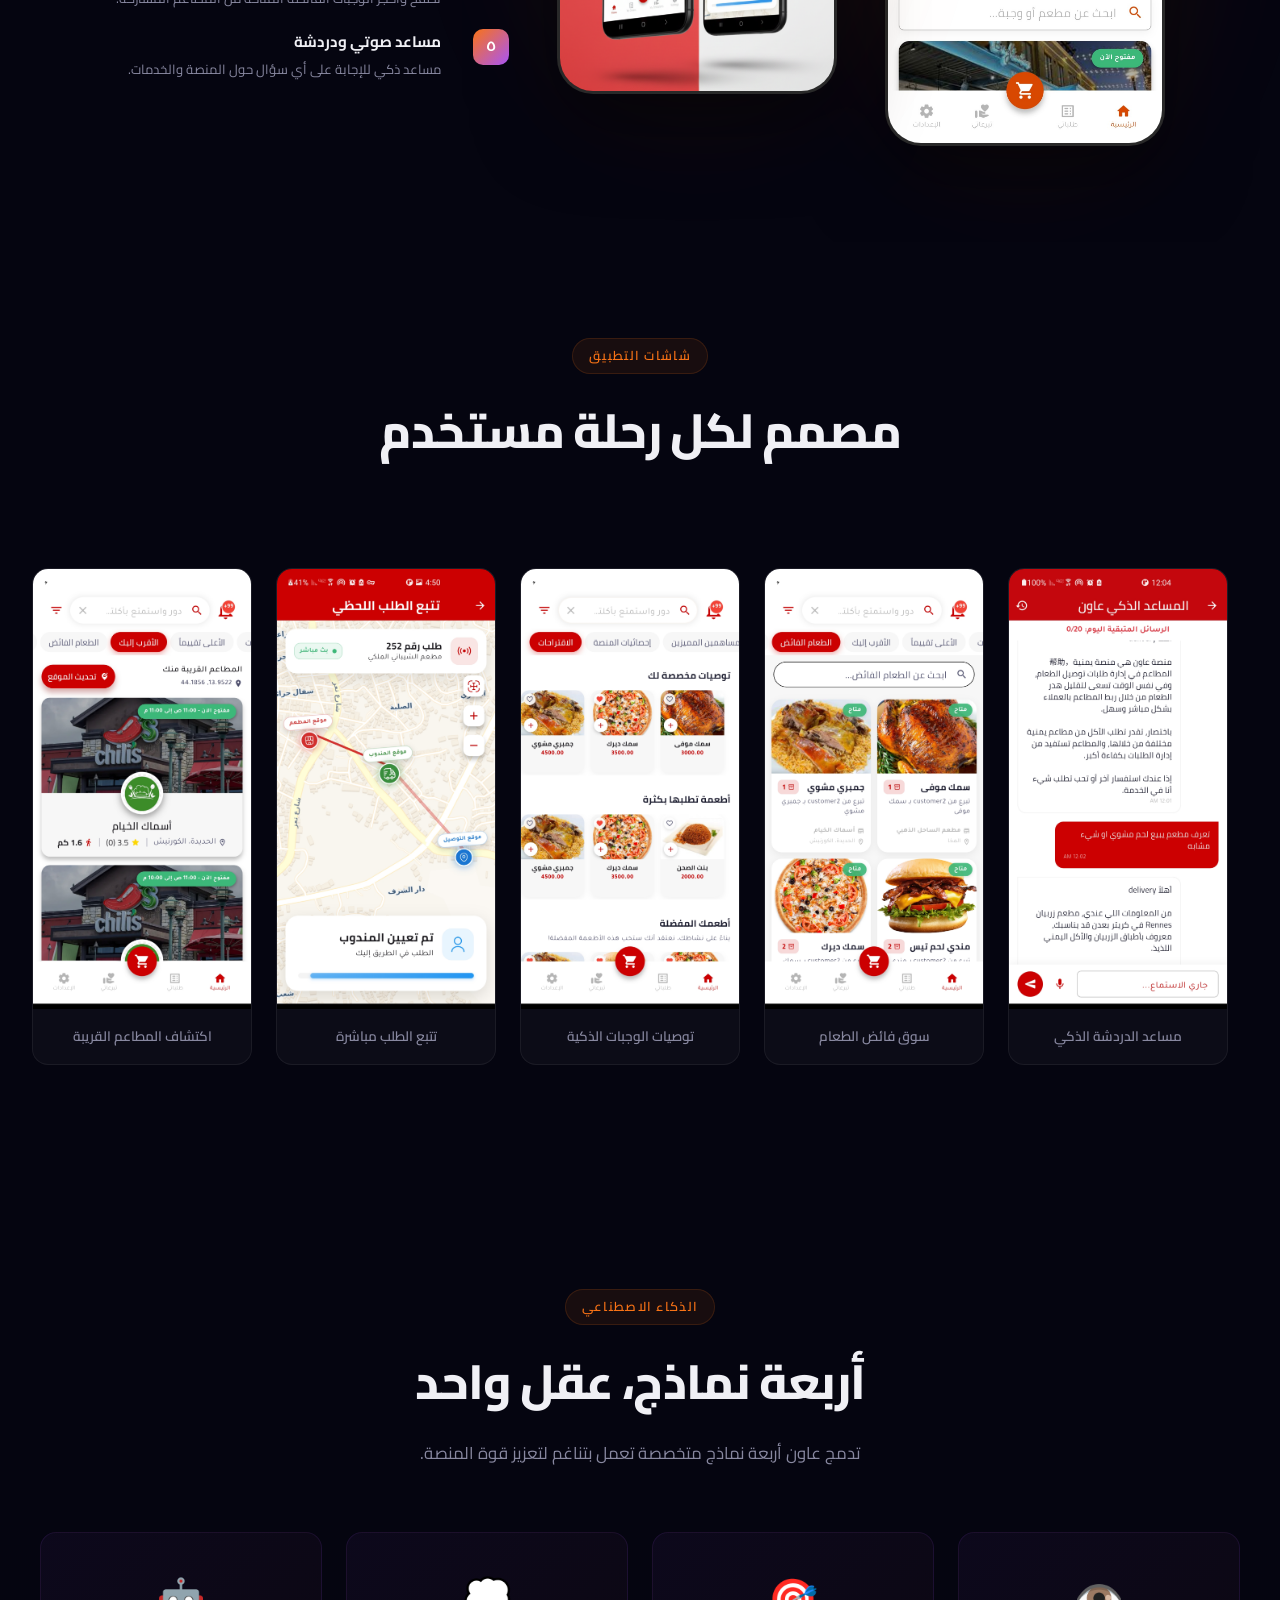
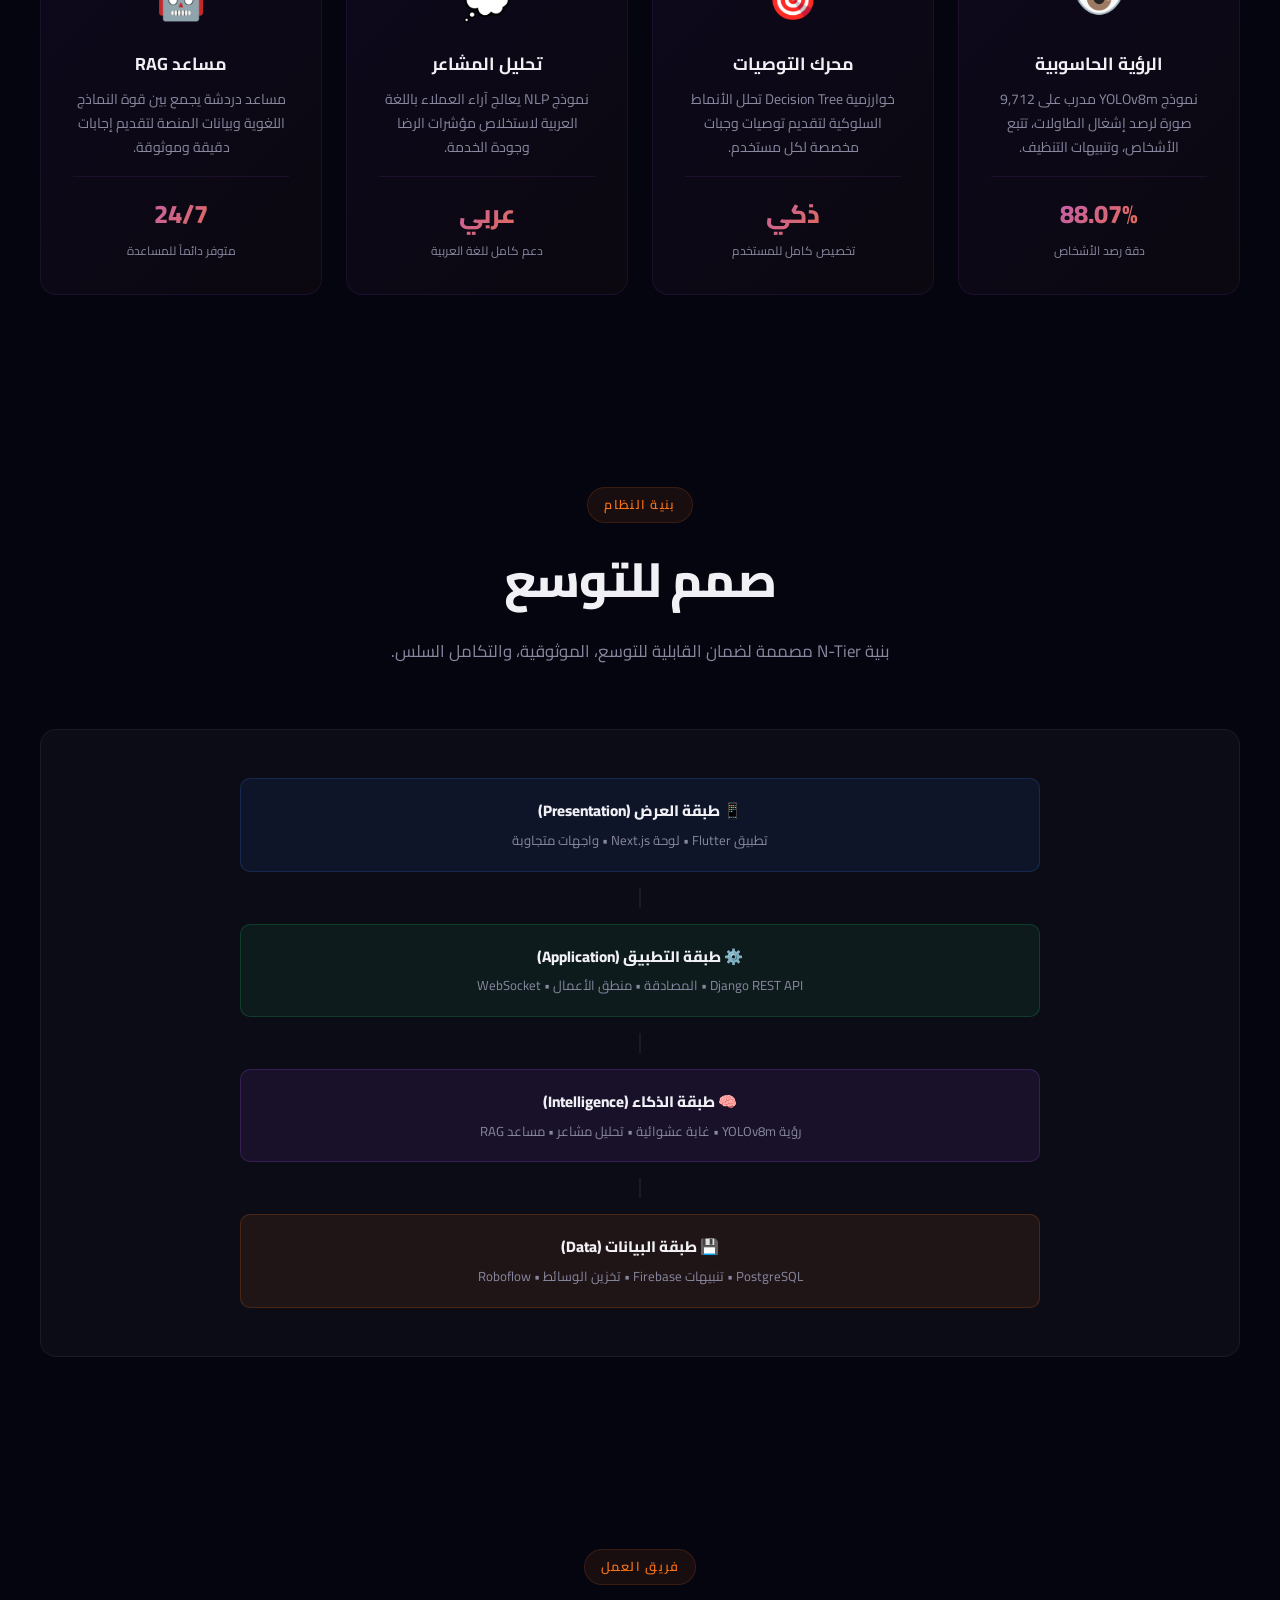
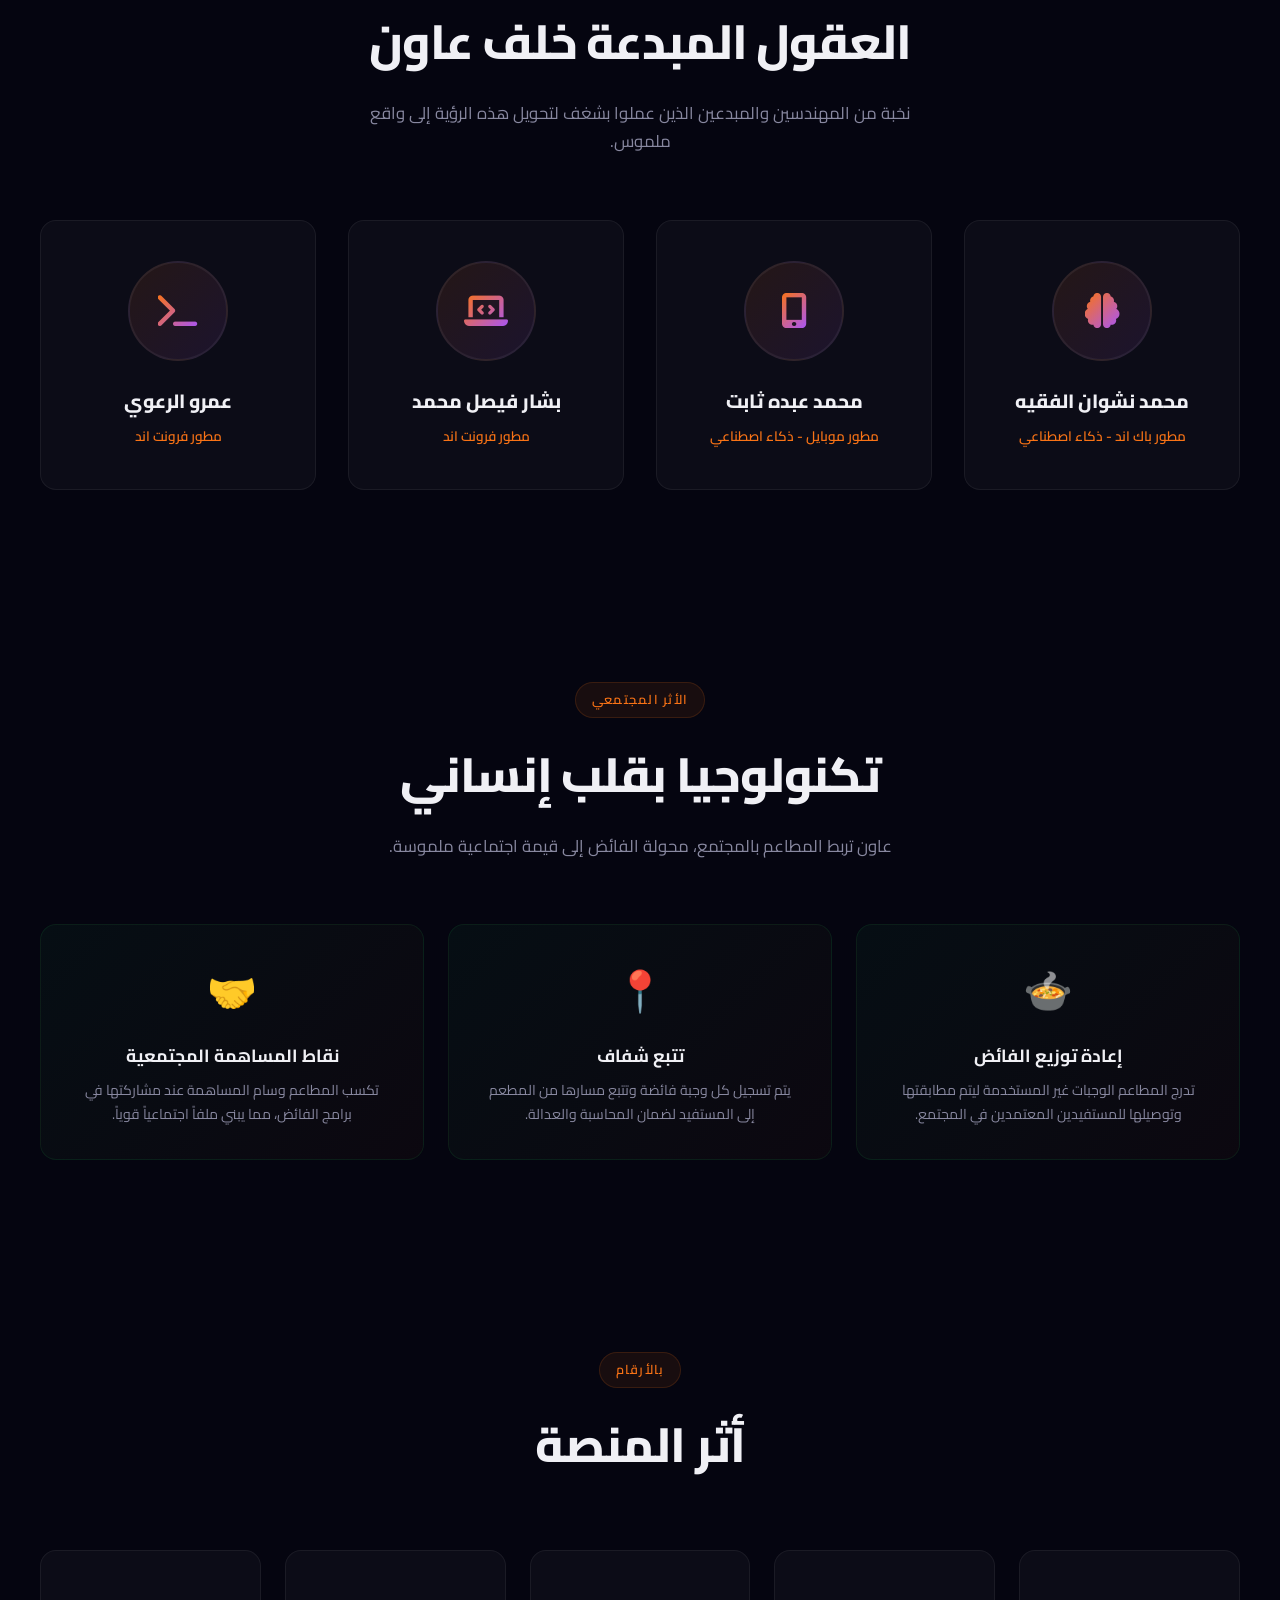
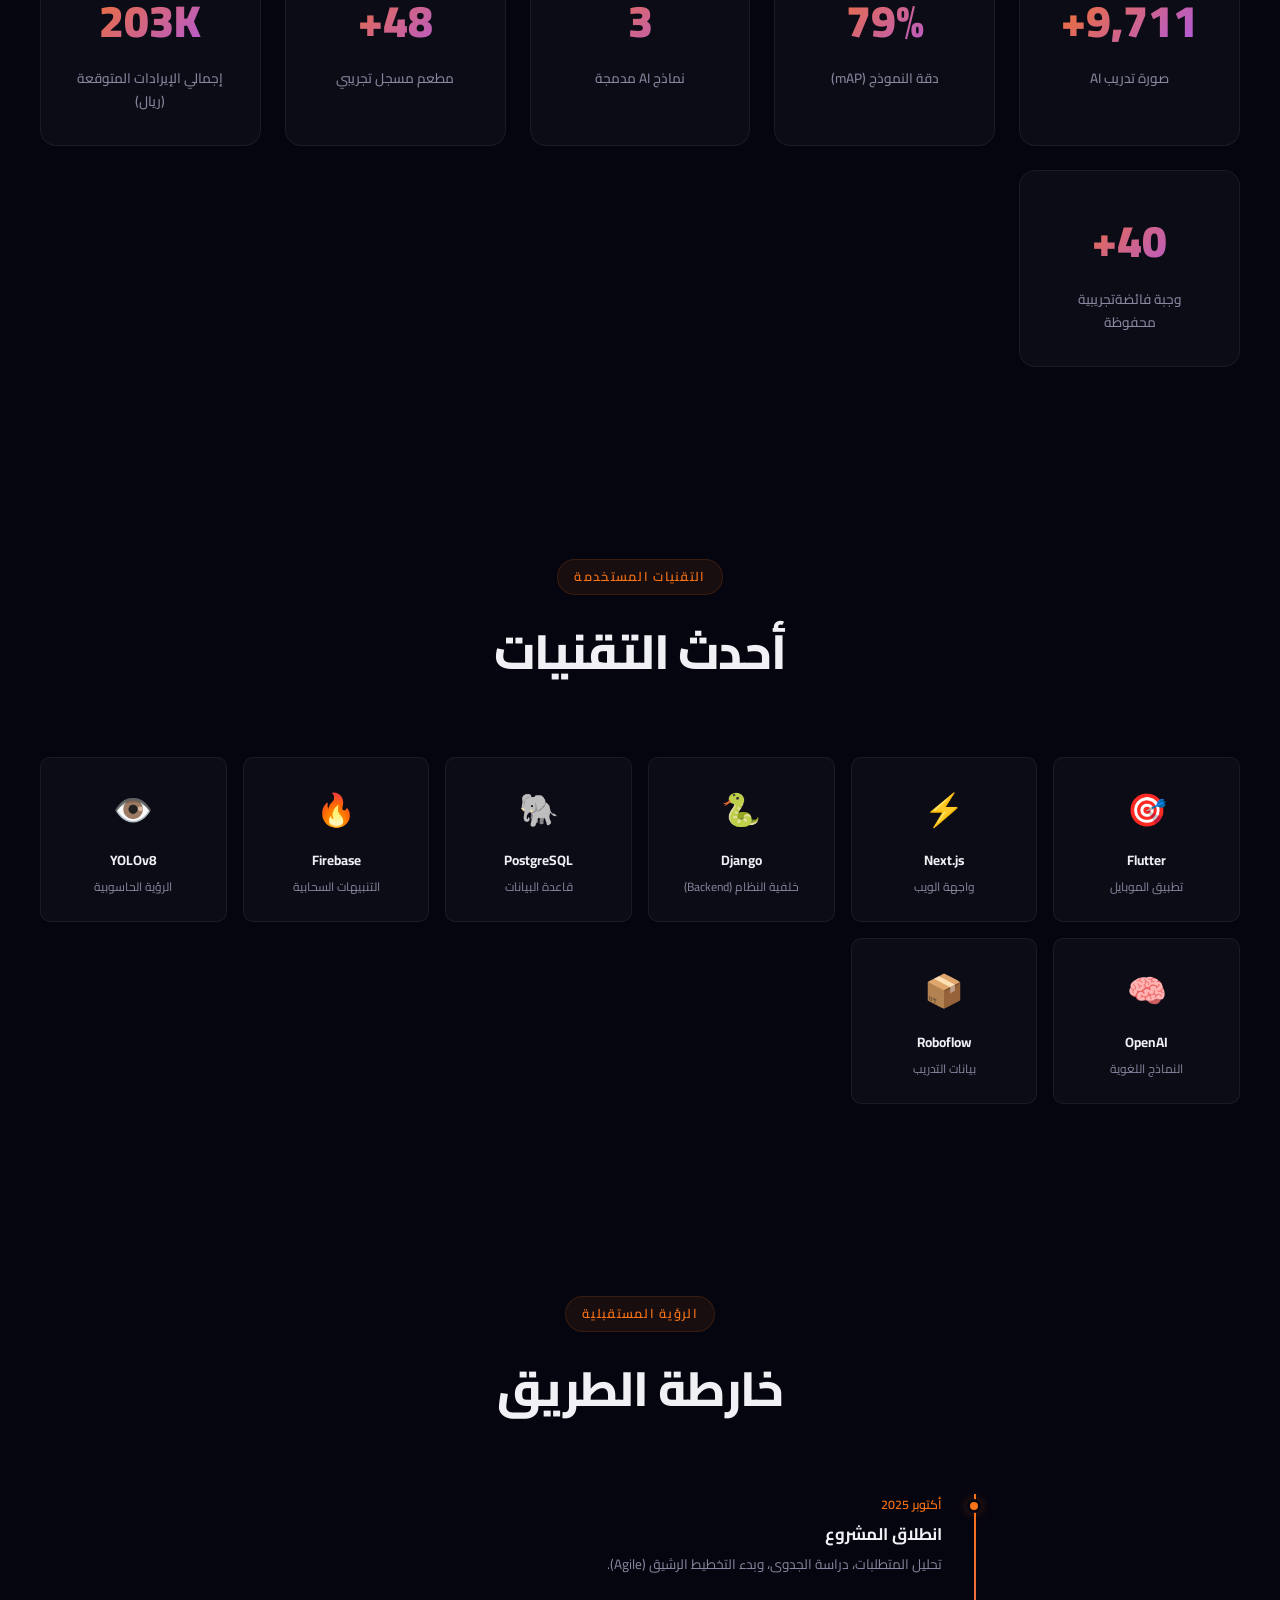
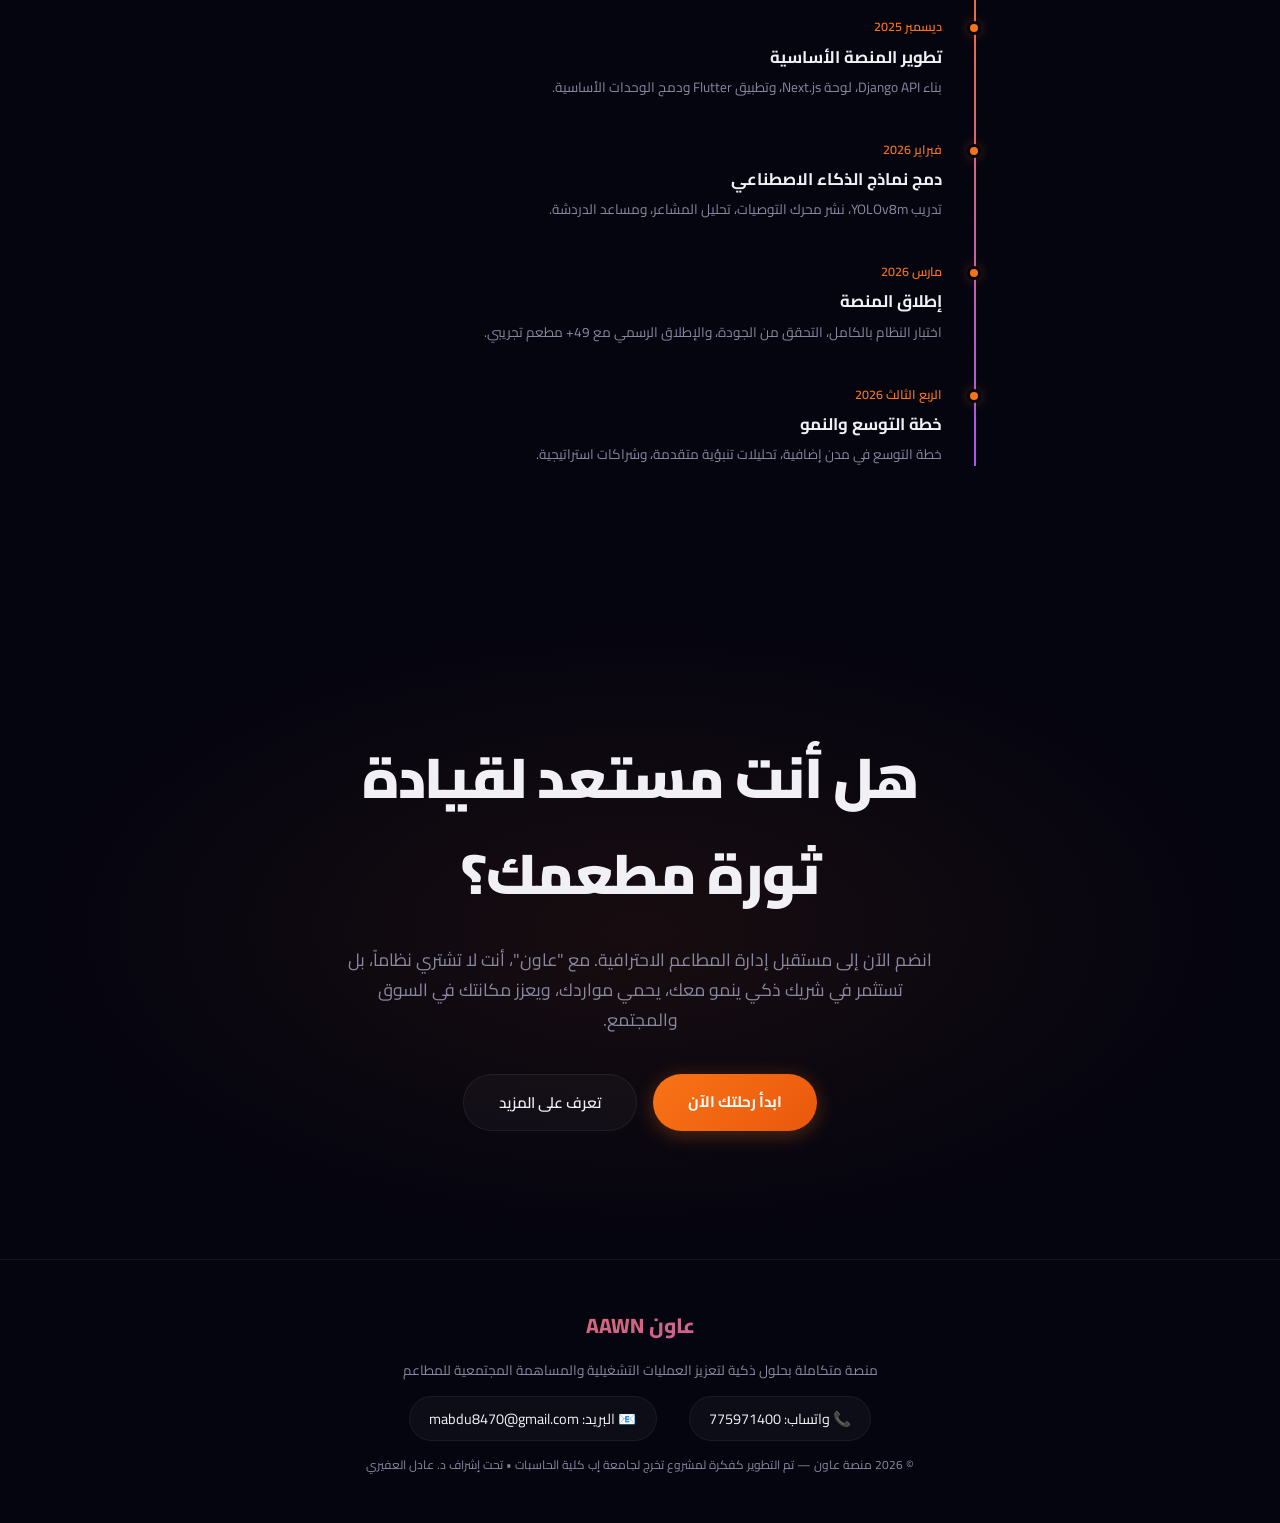
==== commit 83f6d073: "add text4" ====
--- a/index.html
+++ b/index.html
@@ -8,12 +8,19 @@
   <meta name="description"
     content="منصة عاون: حلول رقمية ذكية تعتمد على الذكاء الاصطناعي لتحسين كفاءة المطاعم، إدارة فائض الطعام، وتعزيز الأثر المجتمعي." />
   <link rel="stylesheet" href="styles.css" />
+  <link rel="stylesheet" href="https://cdnjs.cloudflare.com/ajax/libs/font-awesome/6.4.0/css/all.min.css" />
 </head>
 
 <body>
   <!-- PRELOADER -->
   <div class="preloader">
-    <div class="preloader-logo">عاون</div>
+    <div class="preloader-content">
+      <div class="preloader-logo">عاون</div>
+      <div class="preloader-bar">
+        <div class="preloader-progress"></div>
+      </div>
+      <p class="preloader-text">جاري التحضير... ثوانٍ معدودة.. لتكتشف الفرق بنفسك.</p>
+    </div>
   </div>
 
   <!-- PARTICLES -->
@@ -21,7 +28,7 @@
 
   <!-- NAVBAR -->
   <nav class="navbar" id="navbar">
-    <a href="#" class="nav-logo">عاون AAWN</a>
+    <a href="#" class="nav-logo">عاون</a>
     <ul class="nav-links">
       <li><a href="#problem">المشكلة</a></li>
       <li><a href="#solution">الحل</a></li>
@@ -30,6 +37,7 @@
       <li><a href="#ai">الذكاء الاصطناعي</a></li>
       <li><a href="#community">المجتمع </a></li>
       <li><a href="#tech">التقنيات</a></li>
+      <li><a href="#team">الفريق</a></li>
     </ul>
     <a href="#cta" class="nav-cta">ابدأ الآن</a>
     <button class="mobile-toggle" aria-label="Menu">
@@ -46,13 +54,11 @@
         <span class="dot"></span> منصة SaaS — مباشرة 2026
       </div>
       <h1>
-        إعادة تعريف <br /><span class="gradient-text">العمليات <span class="typing-text">الذكية</span></span>
-        للمطاعم
+        حوّل مطعمك إلى منظومة <br /><span class="gradient-text"><span class="typing-text">ذكية</span></span>
       </h1>
       <p>
-        منصة "عاون" هي منظومة رقمية متكاملة مدعومة بالذكاء الاصطناعي، توحد
-        إدارة الطلبات، التحليلات الذكية، الرؤية الحاسوبية، وإدارة فائض الطعام
-        في بيئة تشغيلية واحدة.
+        لا تدير مطعمك فحسب، بل سيطر على نموه مع منصة "عاون". المنظومة الرقمية الوحيدة التي تدمج قوة الذكاء الاصطناعي،
+        تتبع الطلبات اللحظي، وإدارة فائض الطعام في واجهة واحدة احترافية تضمن لك الكفاءة والأثر.
       </p>
       <div class="hero-buttons">
         <a href="#features" class="btn-primary">اكتشف المنصة</a>
@@ -388,7 +394,7 @@
   </section>
 
   <!-- ==================== MOBILE SCREENS GALLERY ==================== -->
-  <section>
+  <section class="mobile-screens-gallery">
     <div class="container">
       <div class="section-header reveal">
         <div class="section-tag">شاشات التطبيق</div>
@@ -559,6 +565,49 @@
     </div>
   </section>
 
+  <!-- ==================== TEAM ==================== -->
+  <section id="team">
+    <div class="container">
+      <div class="section-header reveal">
+        <div class="section-tag">فريق العمل</div>
+        <h2 class="section-title">العقول المبدعة <span class="gradient-text">خلف عاون</span></h2>
+        <p class="section-desc">
+          نخبة من المهندسين والمبدعين الذين عملوا بشغف لتحويل هذه الرؤية إلى واقع ملموس.
+        </p>
+      </div>
+      <div class="team-grid">
+        <div class="team-card reveal reveal-delay-1">
+          <div class="team-img-wrap">
+            <i class="fas fa-brain team-icon"></i>
+          </div>
+          <h3>محمد نشوان الفقيه</h3>
+          <p>مطور باك اند - ذكاء اصطناعي</p>
+        </div>
+        <div class="team-card reveal reveal-delay-2">
+          <div class="team-img-wrap">
+            <i class="fas fa-mobile-screen-button team-icon"></i>
+          </div>
+          <h3>محمد عبده ثابت</h3>
+          <p>مطور موبايل - ذكاء اصطناعي</p>
+        </div>
+        <div class="team-card reveal reveal-delay-3">
+          <div class="team-img-wrap">
+            <i class="fas fa-laptop-code team-icon"></i>
+          </div>
+          <h3>بشار فيصل محمد</h3>
+          <p>مطور فرونت اند</p>
+        </div>
+        <div class="team-card reveal reveal-delay-4">
+          <div class="team-img-wrap">
+            <i class="fas fa-terminal team-icon"></i>
+          </div>
+          <h3>عمرو الرعوي</h3>
+          <p>مطور فرونت اند</p>
+        </div>
+      </div>
+    </div>
+  </section>
+
   <!-- ==================== COMMUNITY ==================== -->
   <section id="community">
     <div class="container">
@@ -750,11 +799,11 @@
   <!-- ==================== CTA ==================== -->
   <section class="cta-section" id="cta">
     <h2 class="reveal">
-      هل أنت مستعد لتحويل<br /><span class="gradient-text">مطعمك؟</span>
+      هل أنت مستعد لقيادة <br /><span class="gradient-text">ثورة مطعمك؟</span>
     </h2>
     <p class="reveal">
-      انضم إلى مستقبل إدارة المطاعم الذكية. عاون تربط التكنولوجيا بالمجتمع
-      والكفاءة التشغيلية في تجربة واحدة سلسة.
+      انضم الآن إلى مستقبل إدارة المطاعم الاحترافية. مع "عاون"، أنت لا تشتري نظاماً، بل تستثمر في شريك ذكي ينمو معك،
+      يحمي مواردك، ويعزز مكانتك في السوق والمجتمع.
     </p>
     <div class="hero-buttons reveal">
       <a href="#hero" class="btn-primary">ابدأ رحلتك الآن</a>
@@ -769,12 +818,22 @@
       منصة متكاملة بحلول ذكية لتعزيز العمليات التشغيلية والمساهمة المجتمعية
       للمطاعم
     </p>
+    <div class="footer-contact">
+      <a href="https://wa.me/967775971400" target="_blank" class="contact-link"><span>📞 واتساب: 775971400</span></a>
+      <a href="mailto:mabdu8470@gmail.com" class="contact-link"><span>📧 البريد: mabdu8470@gmail.com</span></a>
+    </div>
     <p style="margin-top: 0.8rem; font-size: 0.75rem">
-      © 2026 منصة عاون — تم التطوير كفكرة لمشروع تخرج لجامعة إب كلية الحاسبات • تحت إشراف د. عادل
-      العفيري
+      © 2026 منصة عاون — تم التطوير كفكرة لمشروع تخرج لجامعة إب كلية الحاسبات • تحت إشراف د. عادل العفيري
     </p>
   </footer>
 
+  <!-- LIGHTBOX MODAL -->
+  <div id="lightbox" class="lightbox">
+    <span class="lightbox-close">&times;</span>
+    <img class="lightbox-content" id="lightbox-img">
+    <div id="lightbox-caption" class="lightbox-caption"></div>
+  </div>
+
   <script src="script.js"></script>
 </body>
 
--- a/styles.css
+++ b/styles.css
@@ -83,15 +83,39 @@
   transition: opacity 0.6s, visibility 0.6s;
 }
 .preloader.hidden { opacity: 0; visibility: hidden; }
+.preloader-content {
+  text-align: center;
+}
 .preloader-logo {
-  font-size: 3rem; font-weight: 900;
+  font-size: 3.5rem; font-weight: 900;
   background: linear-gradient(135deg, var(--accent), var(--purple));
   -webkit-background-clip: text; -webkit-text-fill-color: transparent;
+  margin-bottom: 1.5rem;
   animation: pulse-scale 1.5s infinite;
 }
+.preloader-bar {
+  width: 240px; height: 4px; background: rgba(255,255,255,0.05);
+  border-radius: 100px; margin: 0 auto 1rem; overflow: hidden;
+  border: 1px solid var(--border);
+}
+.preloader-progress {
+  height: 100%; width: 0; background: linear-gradient(90deg, var(--accent), var(--purple));
+  animation: preloader-load 3s ease-in-out forwards;
+}
+.preloader-text {
+  font-size: 0.9rem; color: var(--text-secondary); font-weight: 500;
+  opacity: 0; animation: fade-in 0.5s 0.2s forwards;
+}
+@keyframes preloader-load {
+  0% { width: 0; }
+  100% { width: 100%; }
+}
+@keyframes fade-in {
+  to { opacity: 1; }
+}
 @keyframes pulse-scale {
-  0%,100% { transform: scale(1); }
-  50% { transform: scale(1.1); }
+  0%,100% { transform: scale(1); opacity: 1; }
+  50% { transform: scale(1.05); opacity: 0.8; }
 }
 
 /* ============ PARTICLE BG ============ */
@@ -338,6 +362,7 @@
 .showcase-section { overflow: hidden; }
 .screenshots-container {
   position: relative; overflow: hidden; padding: 2rem 0;
+  direction: ltr; /* Ensure animation direction is consistent */
 }
 .screenshots-track {
   display: flex; gap: 1.5rem;
@@ -369,6 +394,88 @@
   padding: 1rem; text-align: center;
   font-size: 0.85rem; font-weight: 600;
   color: var(--text-secondary);
+}
+
+/* Specific for Mobile App Screens Section */
+.mobile-screens-gallery .screenshot-card {
+  width: 220px; min-width: 220px;
+}
+.mobile-screens-gallery .screenshot-card img {
+  height: 440px; /* Full phone screen aspect ratio */
+  object-fit: cover;
+}
+
+/* ============ TEAM SECTION ============ */
+.team-grid {
+  display: grid; grid-template-columns: repeat(auto-fit, minmax(240px, 1fr));
+  gap: 2rem; margin-top: 2rem;
+}
+.team-card {
+  background: var(--bg-card);
+  border: 1px solid var(--border);
+  border-radius: var(--radius);
+  padding: 2.5rem 2rem;
+  text-align: center;
+  transition: all 0.4s;
+}
+.team-card:hover {
+  border-color: var(--accent);
+  transform: translateY(-8px);
+  box-shadow: 0 20px 60px rgba(0,0,0,0.4);
+}
+.team-img-wrap {
+  width: 100px; height: 100px; margin: 0 auto 1.5rem;
+  border-radius: 50%;
+  background: linear-gradient(135deg, rgba(249,115,22,0.1), rgba(168,85,247,0.1));
+  display: flex; align-items: center; justify-content: center;
+  border: 2px solid var(--border);
+  transition: all 0.3s;
+}
+.team-icon {
+  font-size: 2.2rem;
+  background: linear-gradient(135deg, var(--accent), var(--purple));
+  -webkit-background-clip: text;
+  -webkit-text-fill-color: transparent;
+}
+.team-card:hover .team-img-wrap {
+  border-color: var(--accent);
+  transform: scale(1.1) rotate(5deg);
+}
+.team-card:hover .team-icon {
+  animation: pulse-icon 1s infinite;
+}
+@keyframes pulse-icon {
+  0% { transform: scale(1); }
+  50% { transform: scale(1.1); }
+  100% { transform: scale(1); }
+}
+.team-card h3 { font-size: 1.2rem; font-weight: 800; margin-bottom: 0.5rem; color: var(--text-primary); }
+.team-card p { font-size: 0.85rem; color: var(--accent); font-weight: 600; }
+
+/* ============ LIGHTBOX ============ */
+.lightbox {
+  display: none; position: fixed; z-index: 10000; inset: 0;
+  background: rgba(5,5,16,0.95);
+  backdrop-filter: blur(10px);
+  align-items: center; justify-content: center;
+  flex-direction: column; padding: 2rem;
+}
+.lightbox.active { display: flex; }
+.lightbox-close {
+  position: absolute; top: 20px; right: 30px;
+  color: #fff; font-size: 40px; font-weight: bold; cursor: pointer;
+  transition: 0.3s;
+}
+.lightbox-close:hover { color: var(--accent); }
+.lightbox-content {
+  max-width: 90%; max-height: 80vh;
+  border-radius: 12px;
+  box-shadow: 0 0 50px rgba(0,0,0,0.5);
+  transform: scale(0.8); transition: transform 0.3s;
+}
+.lightbox.active .lightbox-content { transform: scale(1); }
+.lightbox-caption {
+  margin-top: 1.5rem; color: #fff; font-weight: 600; text-align: center;
 }
 
 /* ============ MOBILE APP SHOWCASE ============ */
@@ -606,8 +713,23 @@
   font-size: 1.3rem; font-weight: 800;
   background: linear-gradient(135deg, var(--accent), var(--purple));
   -webkit-background-clip: text; -webkit-text-fill-color: transparent;
-  margin-bottom: 0.5rem;
-}
+  margin-bottom: 1rem;
+}
+.footer-contact {
+  display: flex; justify-content: center; gap: 2rem;
+  margin: 1.5rem 0; font-size: 0.9rem; color: var(--text-primary);
+  flex-wrap: wrap;
+}
+.footer-contact span {
+  background: var(--bg-card); padding: 0.5rem 1.2rem;
+  border-radius: 100px; border: 1px solid var(--border);
+  transition: 0.3s;
+}
+.contact-link {
+  text-decoration: none;
+  color: inherit;
+}
+.footer-contact span:hover { border-color: var(--accent); color: var(--accent); }
 
 /* ============ REVEAL ANIMATION ============ */
 .reveal {
@@ -637,6 +759,13 @@
   .phone-mockup { width: 240px; }
   section { padding: 4rem 1.2rem; }
   .arch-layer { padding: 1rem; font-size: 0.85rem; }
+  
+  /* Fix animation on mobile - sometimes width: max-content fails if not enough content */
+  .screenshots-track {
+    animation-duration: 25s; /* Faster on mobile for better feel */
+  }
+  
+  .footer-contact { gap: 1rem; flex-direction: column; align-items: center; }
 }
 @media (max-width: 480px) {
   .hero h1 { font-size: 2rem; }
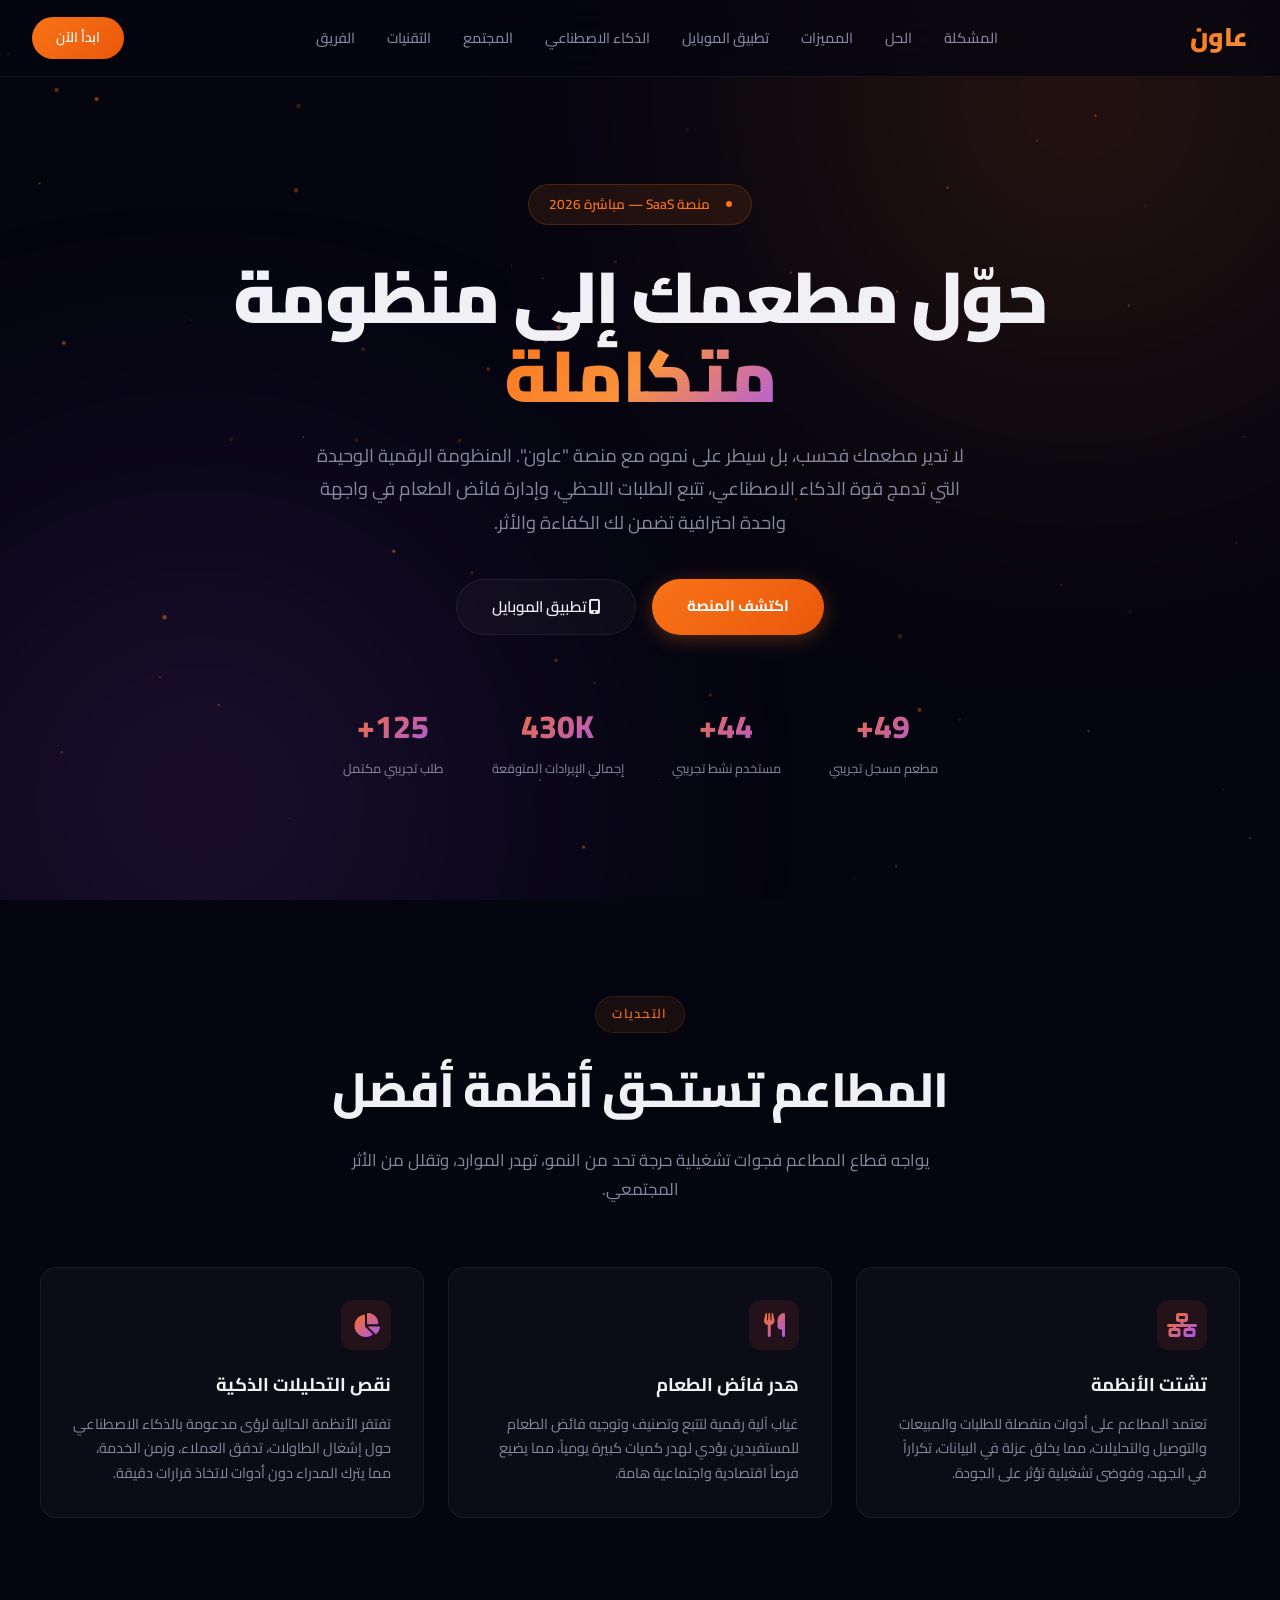
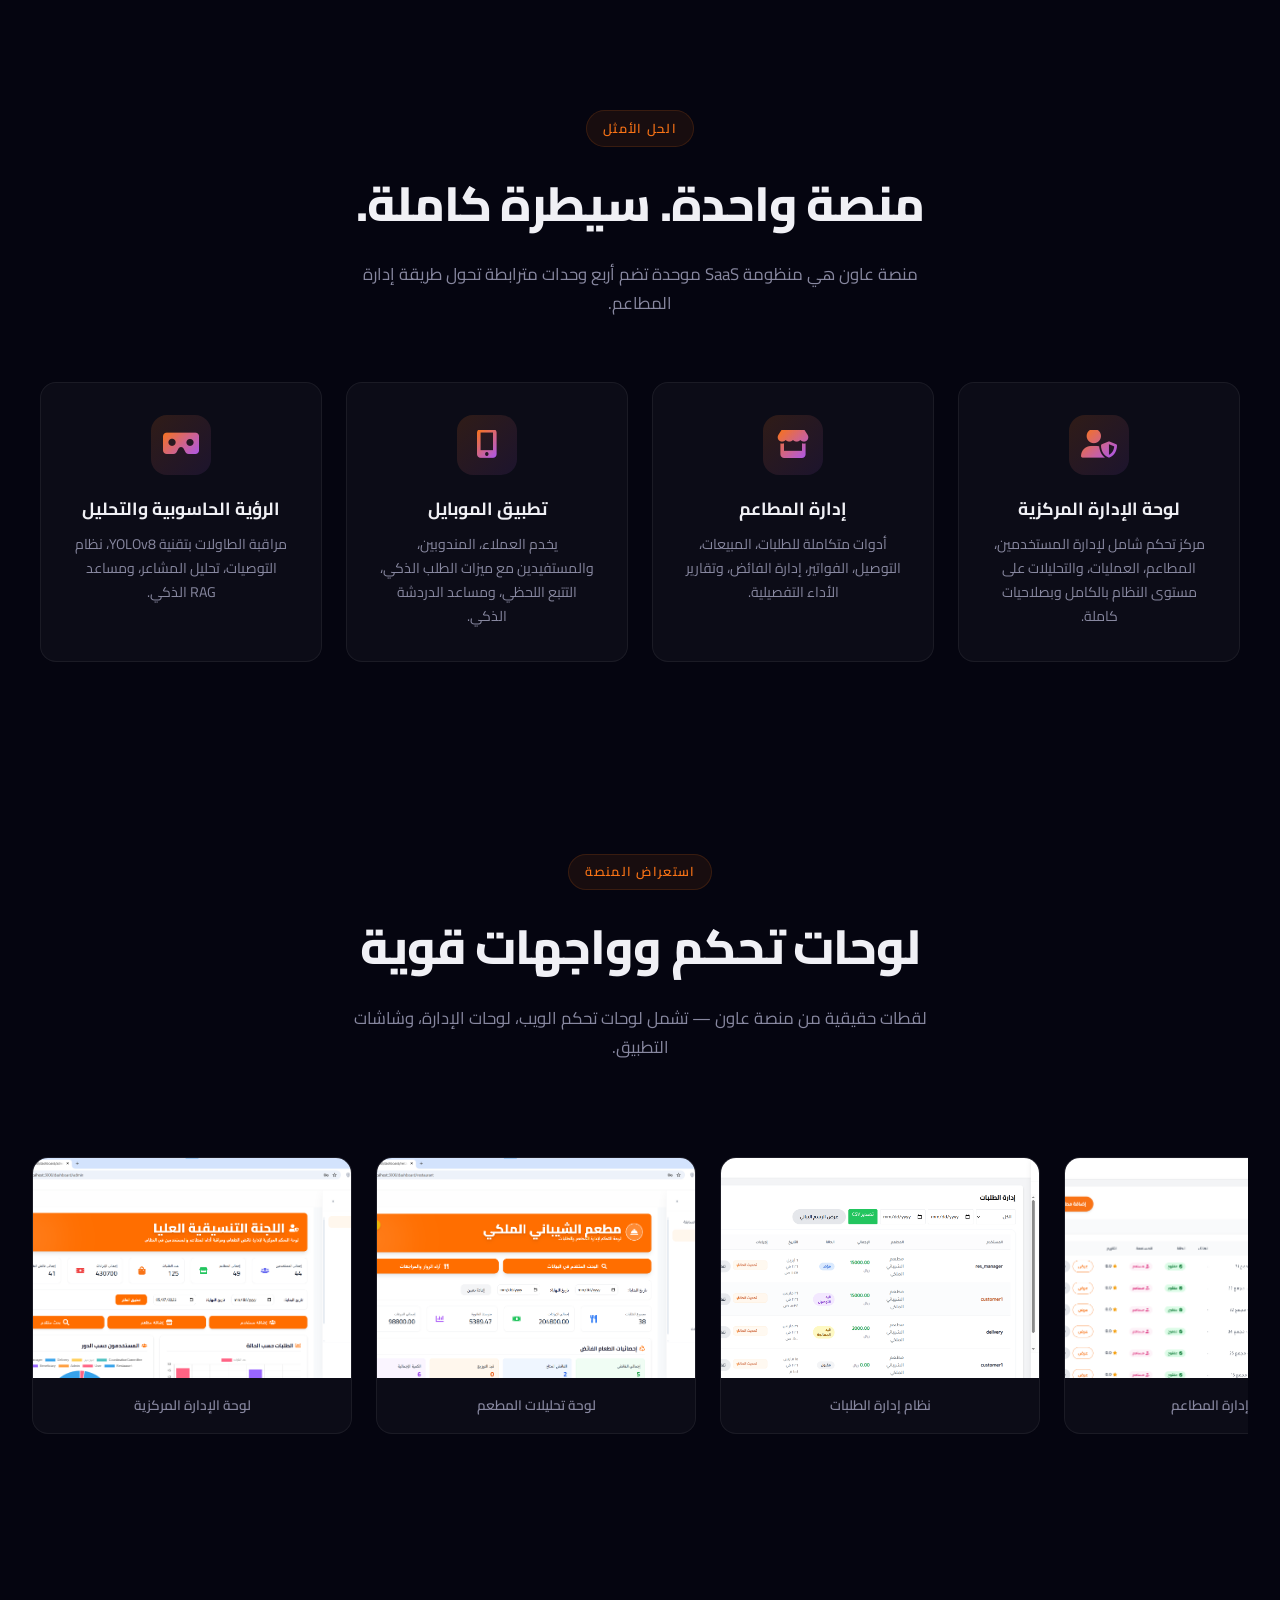
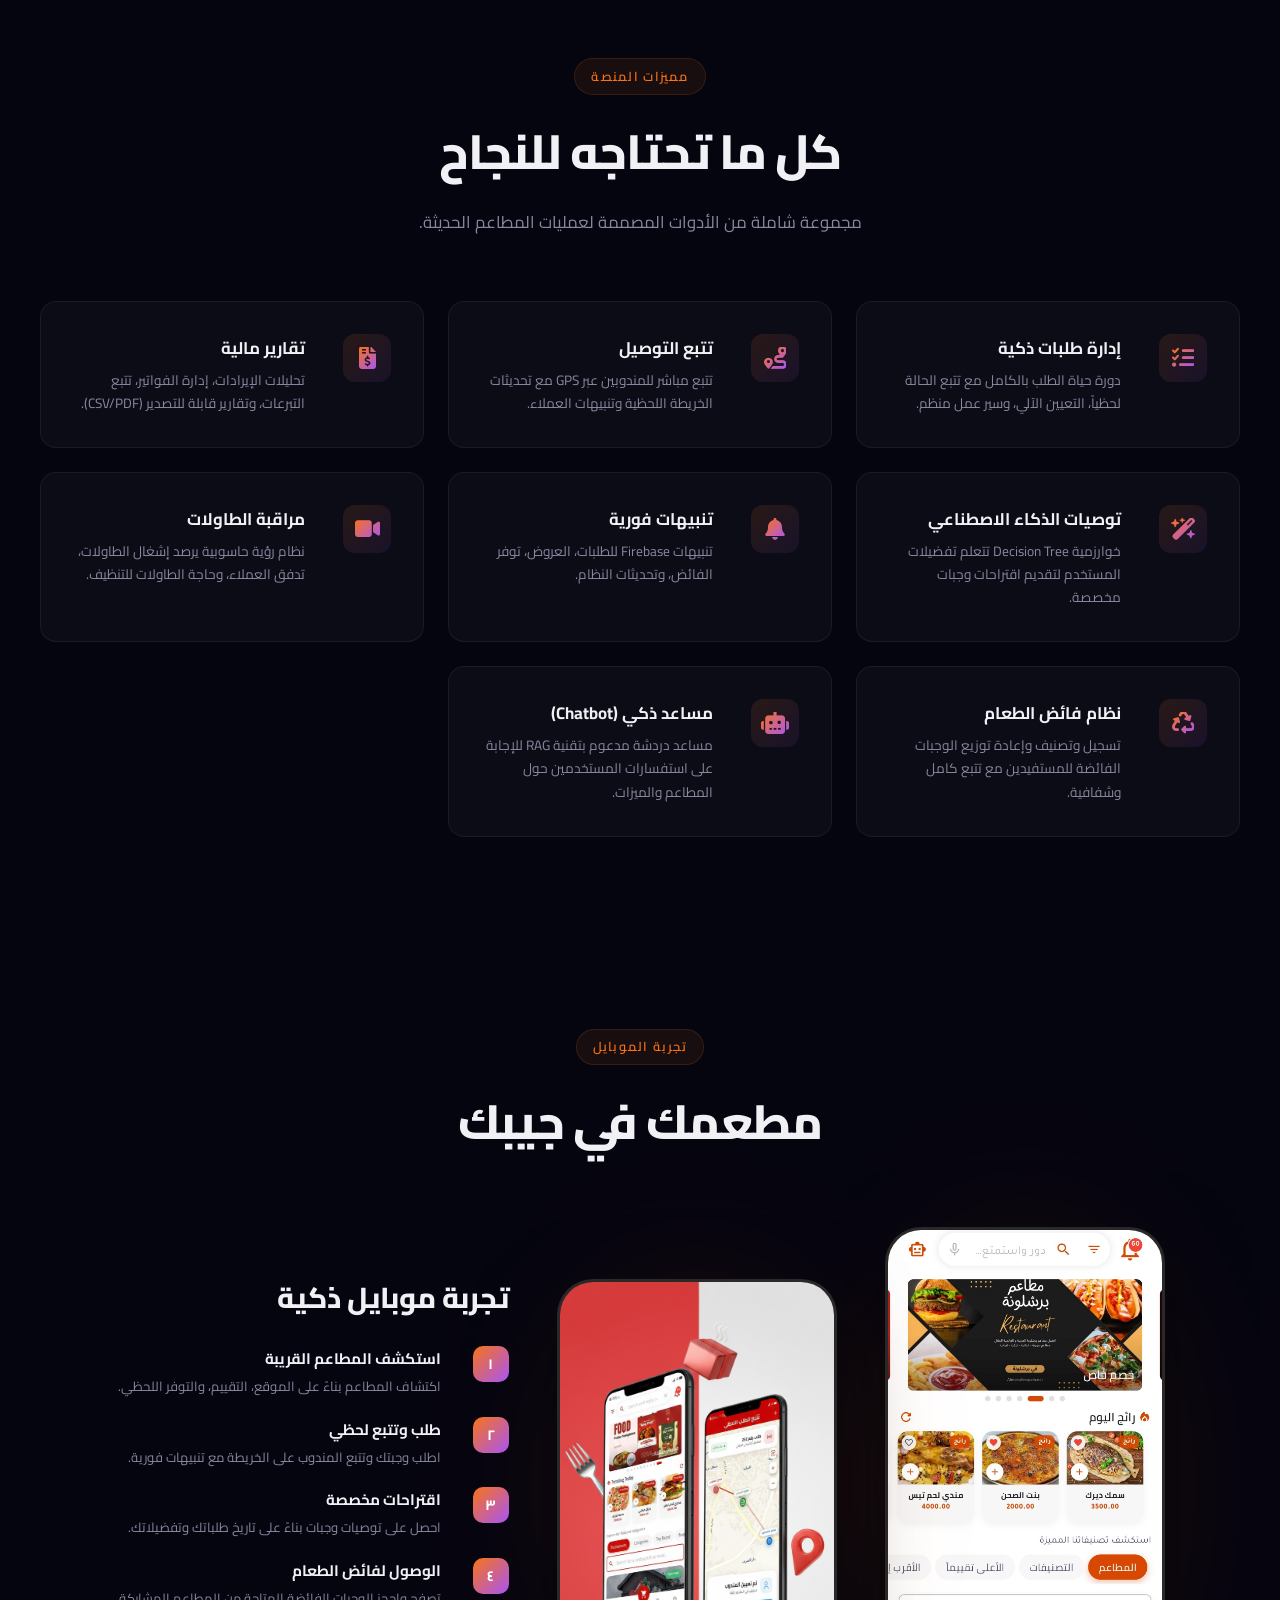
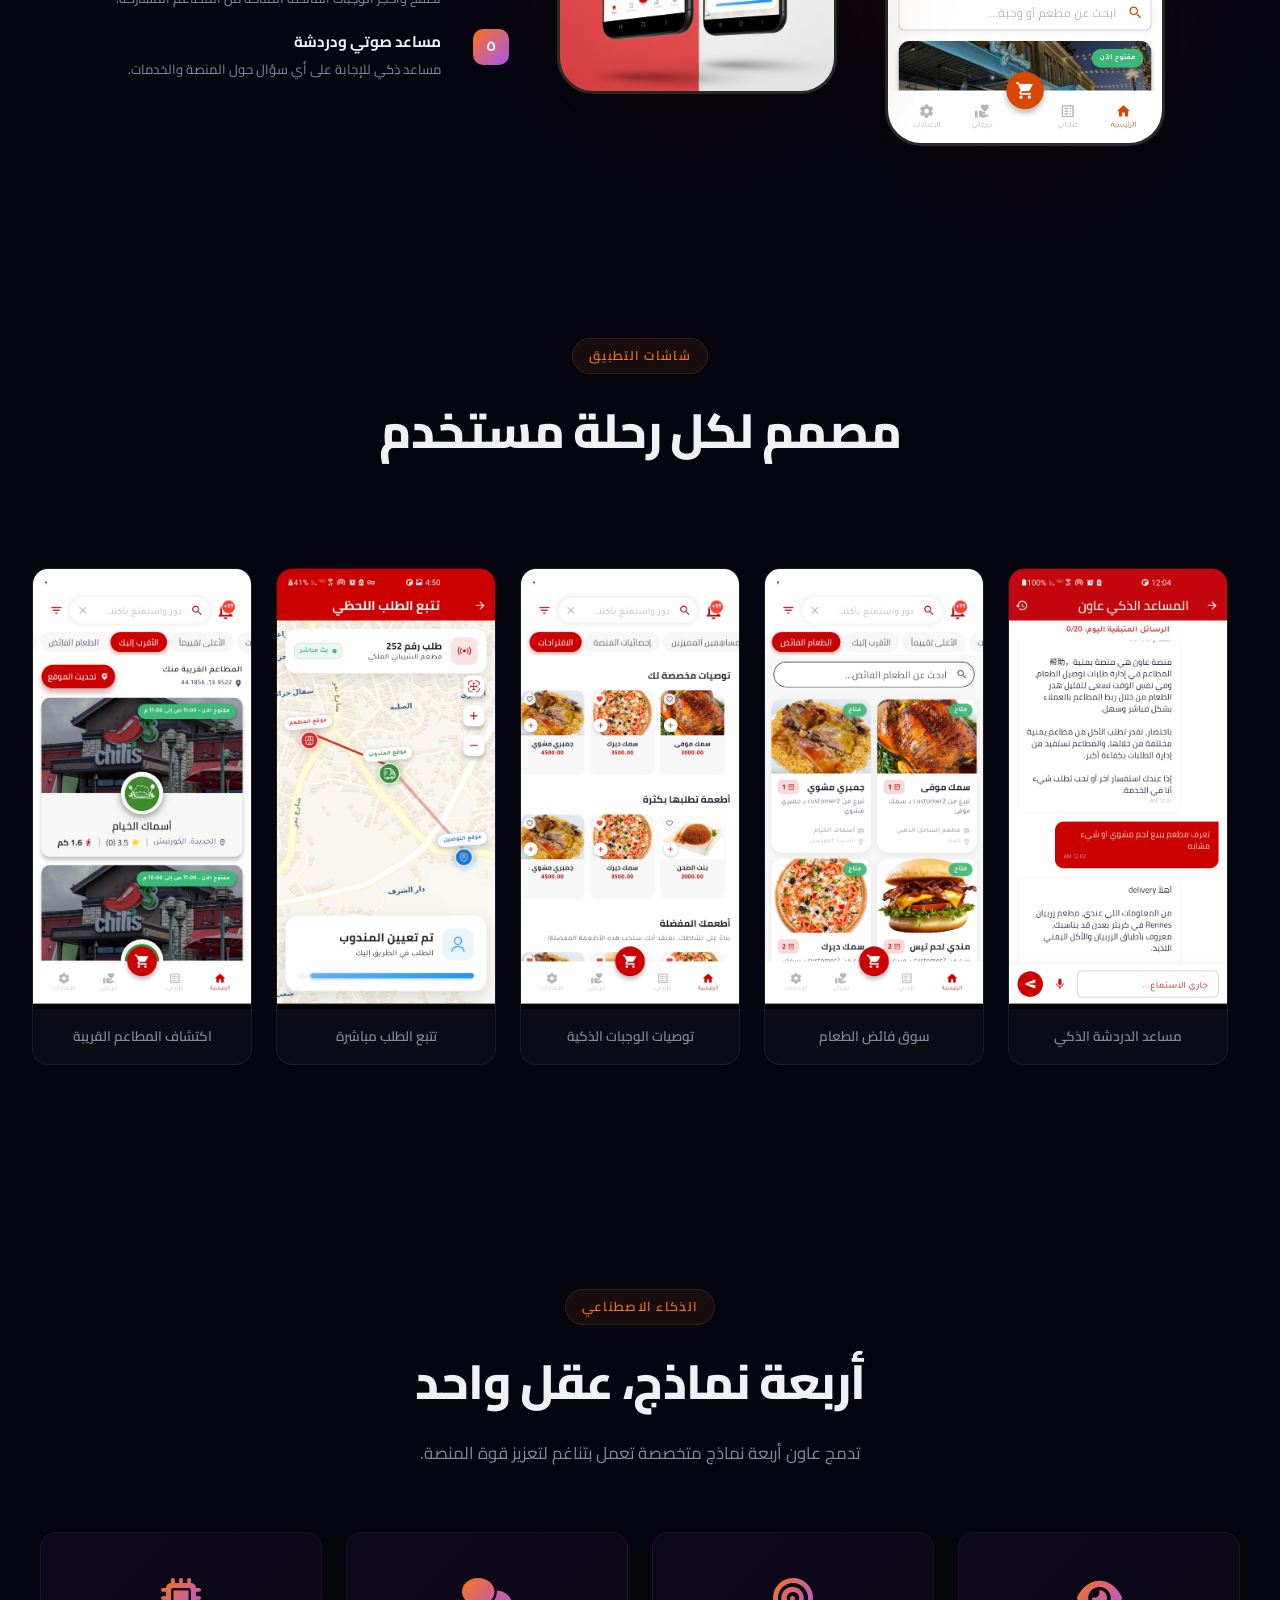
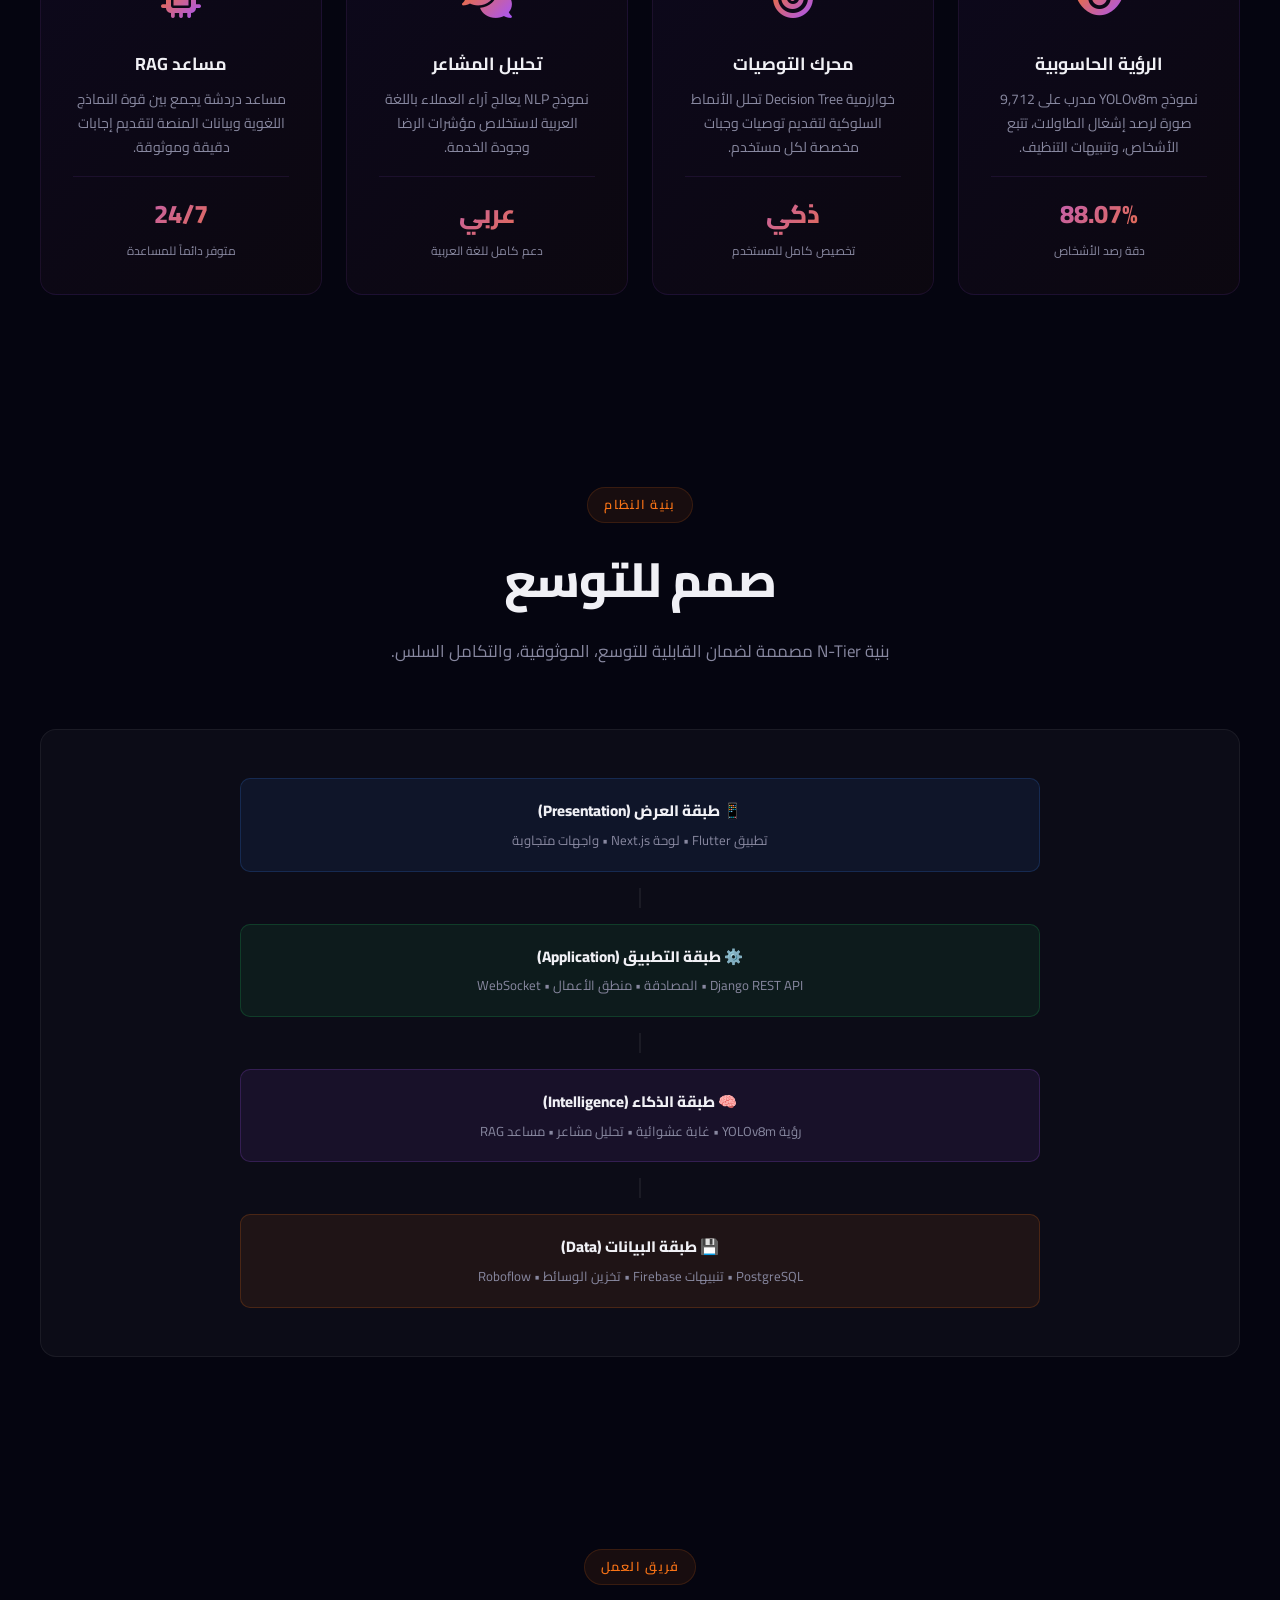
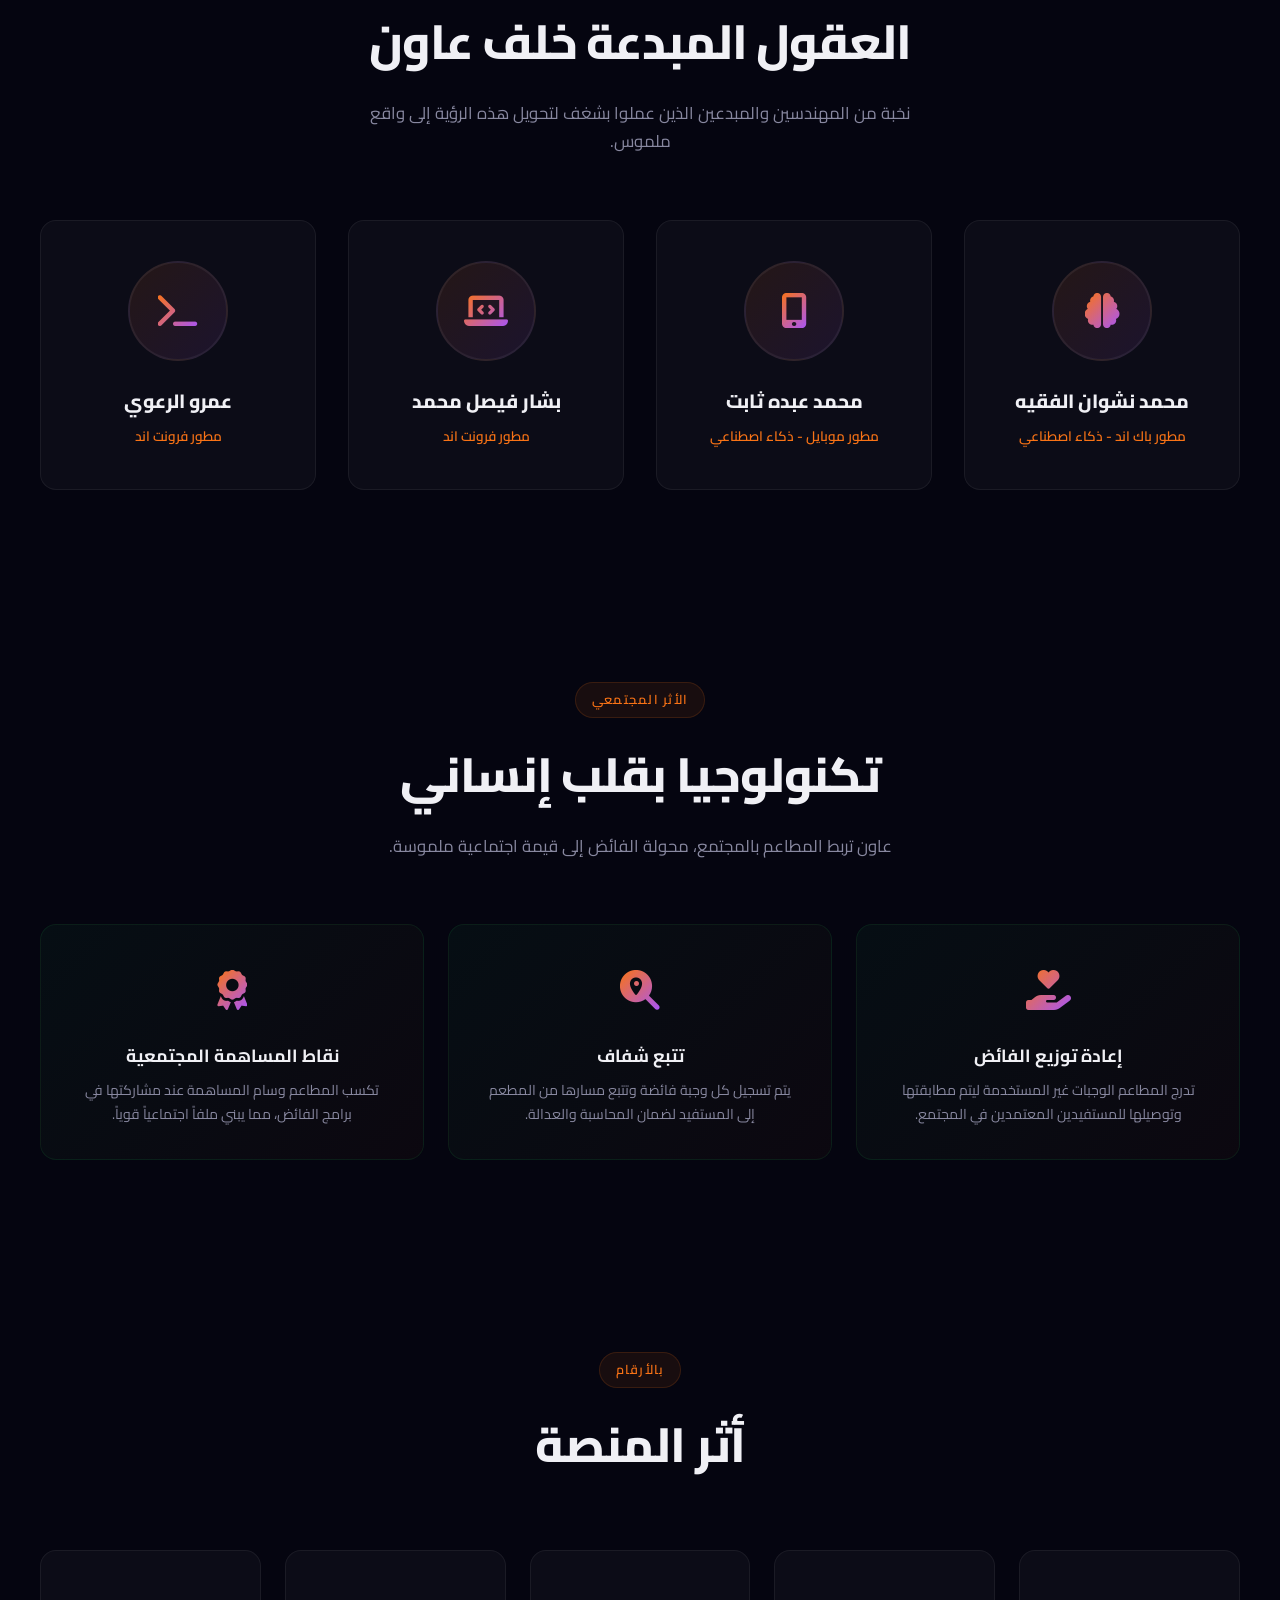
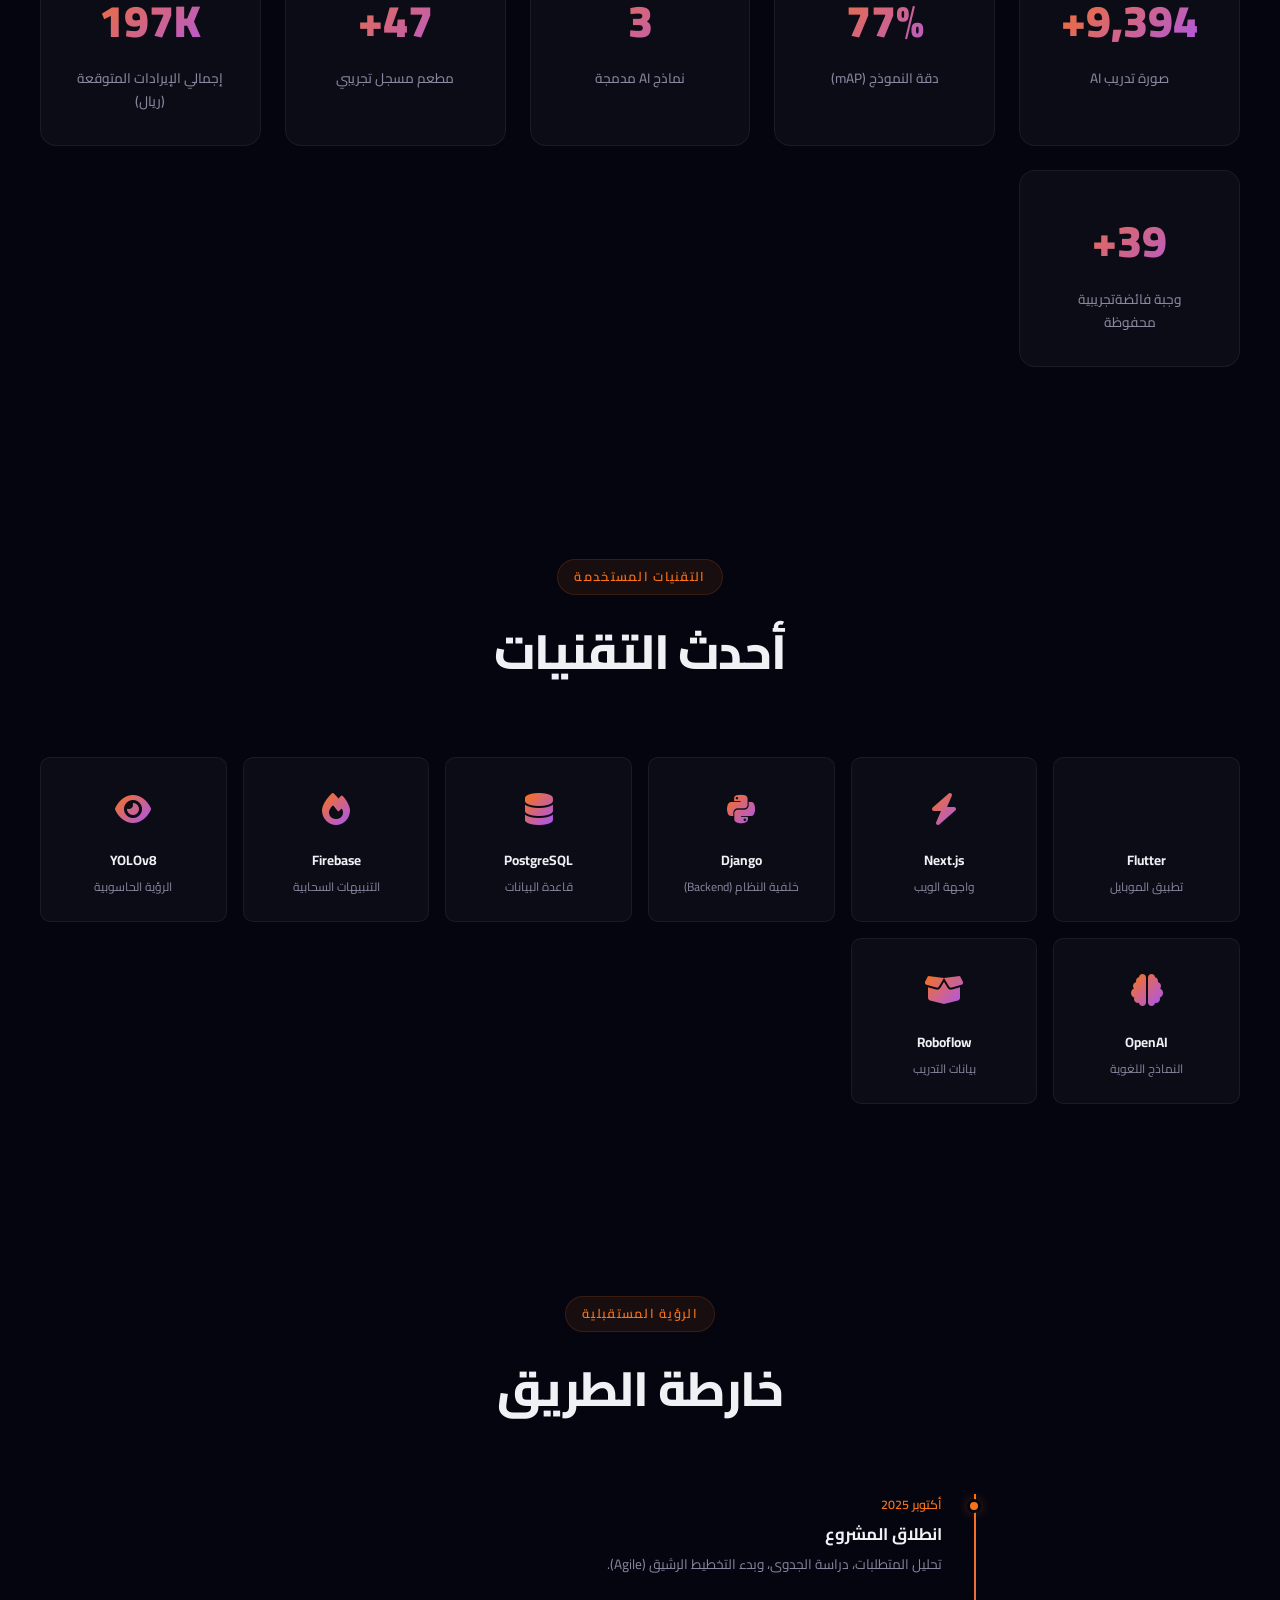
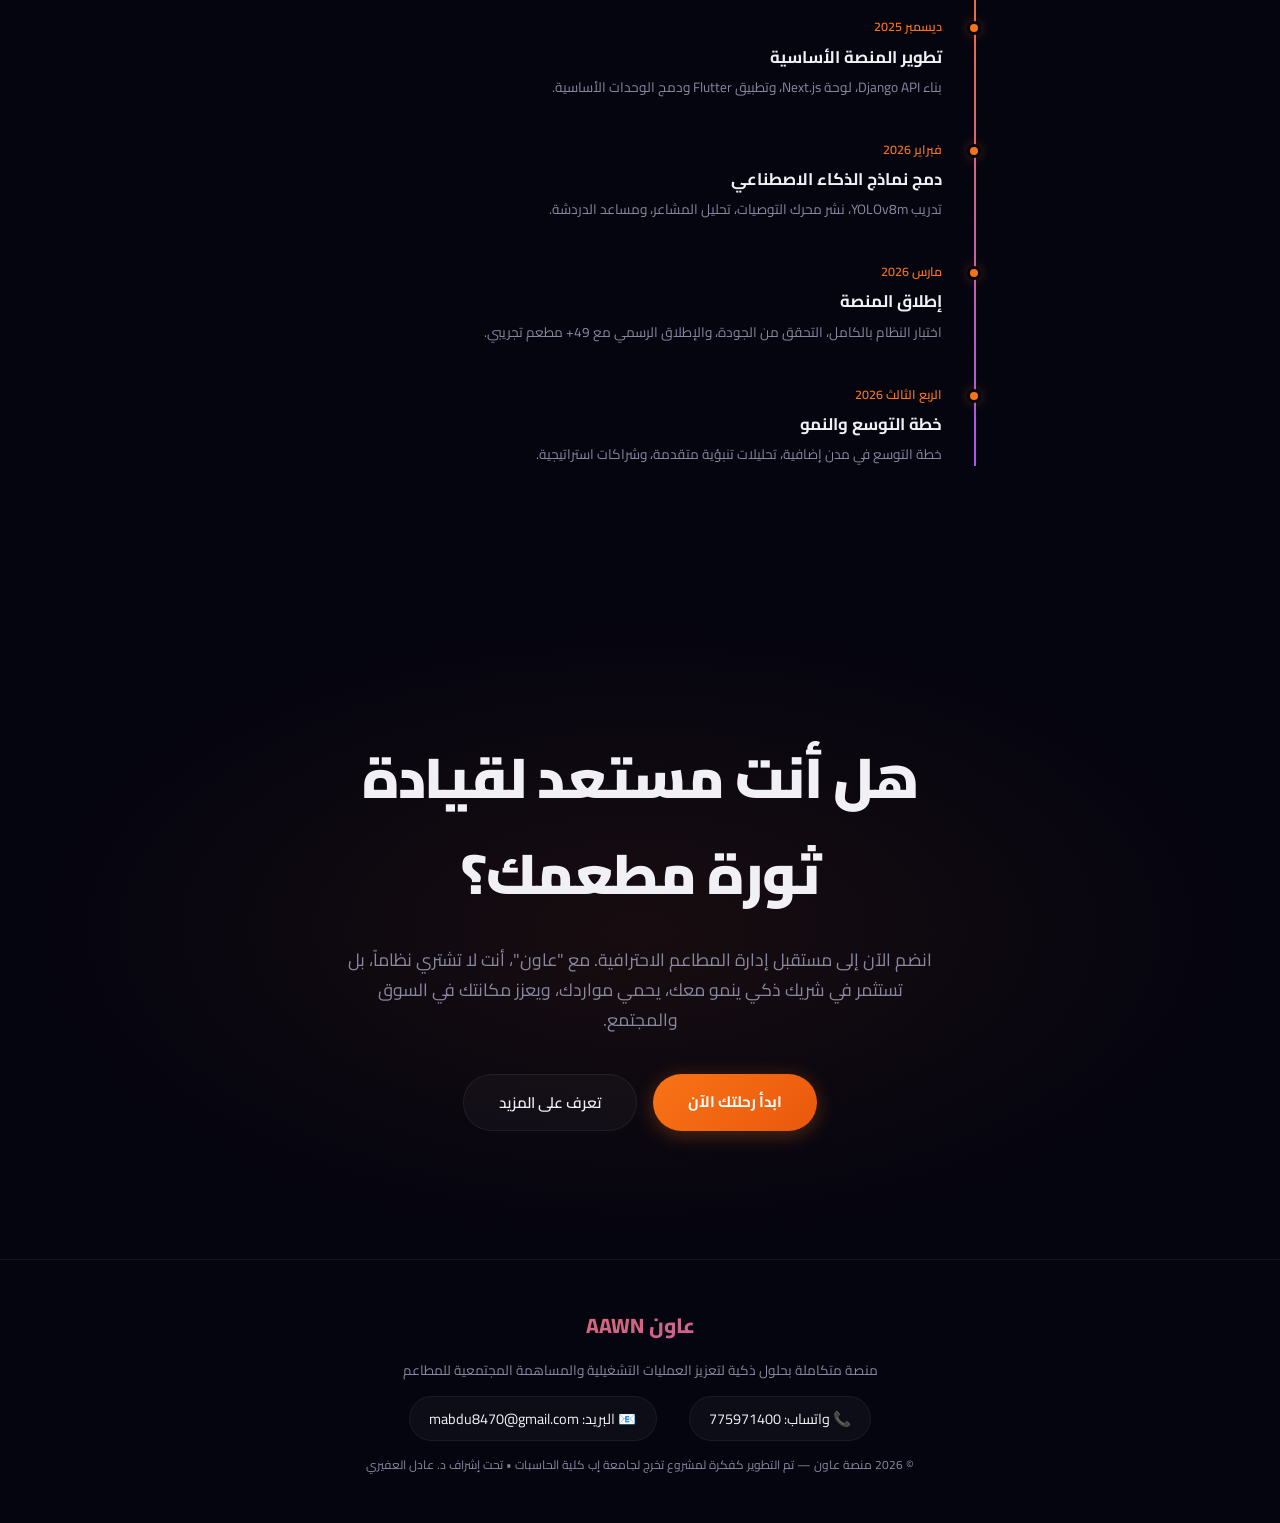
==== commit e7db6867: "add icon" ====
--- a/index.html
+++ b/index.html
@@ -7,19 +7,22 @@
   <title>منصة عاون — النظام الذكي المتكامل لإدارة المطاعم</title>
   <meta name="description"
     content="منصة عاون: حلول رقمية ذكية تعتمد على الذكاء الاصطناعي لتحسين كفاءة المطاعم، إدارة فائض الطعام، وتعزيز الأثر المجتمعي." />
+  <link rel="stylesheet" href="fontawesome/css/all.min.css" />
   <link rel="stylesheet" href="styles.css" />
-  <link rel="stylesheet" href="https://cdnjs.cloudflare.com/ajax/libs/font-awesome/6.4.0/css/all.min.css" />
 </head>
 
 <body>
   <!-- PRELOADER -->
   <div class="preloader">
     <div class="preloader-content">
-      <div class="preloader-logo">عاون</div>
+      <div class="preloader-logo-wrap">
+        <div class="preloader-logo">عاون</div>
+        <i class="fas fa-circle-notch fa-spin preloader-spinner"></i>
+      </div>
       <div class="preloader-bar">
         <div class="preloader-progress"></div>
       </div>
-      <p class="preloader-text">جاري التحضير... ثوانٍ معدودة.. لتكتشف الفرق بنفسك.</p>
+      <p class="preloader-text">نُحضر لك مستقبل إدارة المطاعم... ثوانٍ معدودة.</p>
     </div>
   </div>
 
@@ -62,7 +65,7 @@
       </p>
       <div class="hero-buttons">
         <a href="#features" class="btn-primary">اكتشف المنصة</a>
-        <a href="#mobile" class="btn-secondary">📱 تطبيق الموبايل</a>
+        <a href="#mobile" class="btn-secondary"><i class="fas fa-mobile-screen-button"></i> تطبيق الموبايل</a>
       </div>
       <div class="hero-stats">
         <div class="hero-stat">
@@ -98,7 +101,7 @@
       </div>
       <div class="problems-grid">
         <div class="problem-card reveal reveal-delay-1">
-          <div class="problem-icon">🔗</div>
+          <div class="problem-icon"><i class="fas fa-network-wired"></i></div>
           <h3>تشتت الأنظمة</h3>
           <p>
             تعتمد المطاعم على أدوات منفصلة للطلبات والمبيعات والتوصيل
@@ -107,7 +110,7 @@
           </p>
         </div>
         <div class="problem-card reveal reveal-delay-2">
-          <div class="problem-icon">🍽️</div>
+          <div class="problem-icon"><i class="fas fa-utensils"></i></div>
           <h3>هدر فائض الطعام</h3>
           <p>
             غياب آلية رقمية لتتبع وتصنيف وتوجيه فائض الطعام للمستفيدين يؤدي
@@ -115,7 +118,7 @@
           </p>
         </div>
         <div class="problem-card reveal reveal-delay-3">
-          <div class="problem-icon">📊</div>
+          <div class="problem-icon"><i class="fas fa-chart-pie"></i></div>
           <h3>نقص التحليلات الذكية</h3>
           <p>
             تفتقر الأنظمة الحالية لرؤى مدعومة بالذكاء الاصطناعي حول إشغال
@@ -142,7 +145,7 @@
       </div>
       <div class="solution-grid">
         <div class="solution-card reveal reveal-delay-1">
-          <div class="solution-icon">🏢</div>
+          <div class="solution-icon"><i class="fas fa-user-shield"></i></div>
           <h3>لوحة الإدارة المركزية</h3>
           <p>
             مركز تحكم شامل لإدارة المستخدمين، المطاعم، العمليات، والتحليلات
@@ -150,7 +153,7 @@
           </p>
         </div>
         <div class="solution-card reveal reveal-delay-2">
-          <div class="solution-icon">🍳</div>
+          <div class="solution-icon"><i class="fas fa-store"></i></div>
           <h3>إدارة المطاعم</h3>
           <p>
             أدوات متكاملة للطلبات، المبيعات، التوصيل، الفواتير، إدارة الفائض،
@@ -158,7 +161,7 @@
           </p>
         </div>
         <div class="solution-card reveal reveal-delay-3">
-          <div class="solution-icon">📱</div>
+          <div class="solution-icon"><i class="fas fa-mobile-alt"></i></div>
           <h3>تطبيق الموبايل</h3>
           <p>
             يخدم العملاء، المندوبين، والمستفيدين مع ميزات الطلب الذكي، التتبع
@@ -166,7 +169,7 @@
           </p>
         </div>
         <div class="solution-card reveal reveal-delay-4">
-          <div class="solution-icon">🤖</div>
+          <div class="solution-icon"><i class="fas fa-vr-cardboard"></i></div>
           <h3>الرؤية الحاسوبية والتحليل</h3>
           <p>
             مراقبة الطاولات بتقنية YOLOv8، نظام التوصيات، تحليل المشاعر،
@@ -247,7 +250,7 @@
       </div>
       <div class="features-grid">
         <div class="feature-card reveal">
-          <div class="feature-icon-wrap">📋</div>
+          <div class="feature-icon-wrap"><i class="fas fa-list-check"></i></div>
           <div>
             <h3>إدارة طلبات ذكية</h3>
             <p>
@@ -257,7 +260,7 @@
           </div>
         </div>
         <div class="feature-card reveal">
-          <div class="feature-icon-wrap">🚚</div>
+          <div class="feature-icon-wrap"><i class="fas fa-route"></i></div>
           <div>
             <h3>تتبع التوصيل</h3>
             <p>
@@ -267,7 +270,7 @@
           </div>
         </div>
         <div class="feature-card reveal">
-          <div class="feature-icon-wrap">📊</div>
+          <div class="feature-icon-wrap"><i class="fas fa-file-invoice-dollar"></i></div>
           <div>
             <h3>تقارير مالية</h3>
             <p>
@@ -277,7 +280,7 @@
           </div>
         </div>
         <div class="feature-card reveal">
-          <div class="feature-icon-wrap">🎯</div>
+          <div class="feature-icon-wrap"><i class="fas fa-wand-magic-sparkles"></i></div>
           <div>
             <h3>توصيات الذكاء الاصطناعي</h3>
             <p>
@@ -287,7 +290,7 @@
           </div>
         </div>
         <div class="feature-card reveal">
-          <div class="feature-icon-wrap">🔔</div>
+          <div class="feature-icon-wrap"><i class="fas fa-bell"></i></div>
           <div>
             <h3>تنبيهات فورية</h3>
             <p>
@@ -296,7 +299,7 @@
           </div>
         </div>
         <div class="feature-card reveal">
-          <div class="feature-icon-wrap">🎥</div>
+          <div class="feature-icon-wrap"><i class="fas fa-video"></i></div>
           <div>
             <h3>مراقبة الطاولات</h3>
             <p>
@@ -306,7 +309,7 @@
           </div>
         </div>
         <div class="feature-card reveal">
-          <div class="feature-icon-wrap">♻️</div>
+          <div class="feature-icon-wrap"><i class="fas fa-recycle"></i></div>
           <div>
             <h3>نظام فائض الطعام</h3>
             <p>
@@ -316,7 +319,7 @@
           </div>
         </div>
         <div class="feature-card reveal">
-          <div class="feature-icon-wrap">💬</div>
+          <div class="feature-icon-wrap"><i class="fas fa-robot"></i></div>
           <div>
             <h3>مساعد ذكي (Chatbot)</h3>
             <p>
@@ -452,7 +455,7 @@
       </div>
       <div class="ai-grid">
         <div class="ai-card reveal reveal-delay-1">
-          <div class="ai-icon">👁️</div>
+          <div class="ai-icon"><i class="fas fa-eye"></i></div>
           <h3>الرؤية الحاسوبية</h3>
           <p>
             نموذج YOLOv8m مدرب على 9,712 صورة لرصد إشغال الطاولات، تتبع
@@ -468,7 +471,7 @@
           </div>
         </div>
         <div class="ai-card reveal reveal-delay-2">
-          <div class="ai-icon">🎯</div>
+          <div class="ai-icon"><i class="fas fa-bullseye"></i></div>
           <h3>محرك التوصيات</h3>
           <p>
             خوارزمية Decision Tree تحلل الأنماط السلوكية لتقديم توصيات وجبات
@@ -484,7 +487,7 @@
           </div>
         </div>
         <div class="ai-card reveal reveal-delay-3">
-          <div class="ai-icon">💭</div>
+          <div class="ai-icon"><i class="fas fa-comments"></i></div>
           <h3>تحليل المشاعر</h3>
           <p>
             نموذج NLP يعالج آراء العملاء باللغة العربية لاستخلاص مؤشرات الرضا
@@ -500,7 +503,7 @@
           </div>
         </div>
         <div class="ai-card reveal reveal-delay-4">
-          <div class="ai-icon">🤖</div>
+          <div class="ai-icon"><i class="fas fa-microchip"></i></div>
           <h3>مساعد RAG</h3>
           <p>
             مساعد دردشة يجمع بين قوة النماذج اللغوية وبيانات المنصة لتقديم
@@ -622,7 +625,7 @@
       </div>
       <div class="community-cards">
         <div class="community-card reveal reveal-delay-1">
-          <div class="comm-icon">🍲</div>
+          <div class="comm-icon"><i class="fas fa-hand-holding-heart"></i></div>
           <h3>إعادة توزيع الفائض</h3>
           <p>
             تدرج المطاعم الوجبات غير المستخدمة ليتم مطابقتها وتوصيلها
@@ -630,7 +633,7 @@
           </p>
         </div>
         <div class="community-card reveal reveal-delay-2">
-          <div class="comm-icon">📍</div>
+          <div class="comm-icon"><i class="fas fa-magnifying-glass-location"></i></div>
           <h3>تتبع شفاف</h3>
           <p>
             يتم تسجيل كل وجبة فائضة وتتبع مسارها من المطعم إلى المستفيد لضمان
@@ -638,7 +641,7 @@
           </p>
         </div>
         <div class="community-card reveal reveal-delay-3">
-          <div class="comm-icon">🤝</div>
+          <div class="comm-icon"><i class="fas fa-award"></i></div>
           <h3>نقاط المساهمة المجتمعية</h3>
           <p>
             تكسب المطاعم وسام المساهمة عند مشاركتها في برامج الفائض، مما يبني
@@ -698,42 +701,42 @@
       </div>
       <div class="tech-grid">
         <div class="tech-item reveal">
-          <div class="tech-icon">🎯</div>
+          <div class="tech-icon"><i class="fa-brands fa-flutter"></i></div>
           <div class="tech-name">Flutter</div>
           <div class="tech-desc">تطبيق الموبايل</div>
         </div>
         <div class="tech-item reveal">
-          <div class="tech-icon">⚡</div>
+          <div class="tech-icon"><i class="fas fa-bolt"></i></div>
           <div class="tech-name">Next.js</div>
           <div class="tech-desc">واجهة الويب</div>
         </div>
         <div class="tech-item reveal">
-          <div class="tech-icon">🐍</div>
+          <div class="tech-icon"><i class="fa-brands fa-python"></i></div>
           <div class="tech-name">Django</div>
           <div class="tech-desc">خلفية النظام (Backend)</div>
         </div>
         <div class="tech-item reveal">
-          <div class="tech-icon">🐘</div>
+          <div class="tech-icon"><i class="fas fa-database"></i></div>
           <div class="tech-name">PostgreSQL</div>
           <div class="tech-desc">قاعدة البيانات</div>
         </div>
         <div class="tech-item reveal">
-          <div class="tech-icon">🔥</div>
+          <div class="tech-icon"><i class="fas fa-fire"></i></div>
           <div class="tech-name">Firebase</div>
           <div class="tech-desc">التنبيهات السحابية</div>
         </div>
         <div class="tech-item reveal">
-          <div class="tech-icon">👁️</div>
+          <div class="tech-icon"><i class="fas fa-eye"></i></div>
           <div class="tech-name">YOLOv8</div>
           <div class="tech-desc">الرؤية الحاسوبية</div>
         </div>
         <div class="tech-item reveal">
-          <div class="tech-icon">🧠</div>
+          <div class="tech-icon"><i class="fas fa-brain"></i></div>
           <div class="tech-name">OpenAI</div>
           <div class="tech-desc">النماذج اللغوية</div>
         </div>
         <div class="tech-item reveal">
-          <div class="tech-icon">📦</div>
+          <div class="tech-icon"><i class="fas fa-box-open"></i></div>
           <div class="tech-name">Roboflow</div>
           <div class="tech-desc">بيانات التدريب</div>
         </div>
--- a/styles.css
+++ b/styles.css
@@ -6,13 +6,13 @@
 :root {
   --bg-primary: #050510;
   --bg-secondary: #0a0a1a;
-  --bg-card: rgba(255,255,255,0.03);
-  --border: rgba(255,255,255,0.06);
+  --bg-card: rgba(255, 255, 255, 0.03);
+  --border: rgba(255, 255, 255, 0.06);
   --text-primary: #f0f0f5;
   --text-secondary: #8888a0;
   --accent: #f97316;
   --accent-light: #fb923c;
-  --accent-glow: rgba(249,115,22,0.3);
+  --accent-glow: rgba(249, 115, 22, 0.3);
   --purple: #a855f7;
   --blue: #3b82f6;
   --green: #22c55e;
@@ -21,9 +21,18 @@
   --radius-sm: 10px;
 }
 
-*, *::before, *::after { margin:0; padding:0; box-sizing:border-box; }
-
-html { scroll-behavior: smooth; overflow-x: hidden; }
+*,
+*::before,
+*::after {
+  margin: 0;
+  padding: 0;
+  box-sizing: border-box;
+}
+
+html {
+  scroll-behavior: smooth;
+  overflow-x: hidden;
+}
 
 body {
   font-family: 'Cairo', 'Inter', sans-serif;
@@ -40,7 +49,7 @@
   margin-right: 0;
 }
 
-[dir="rtl"] .feature-card, 
+[dir="rtl"] .feature-card,
 [dir="rtl"] .mobile-feature-item {
   text-align: right;
 }
@@ -71,244 +80,475 @@
 }
 
 /* Scrollbar */
-::-webkit-scrollbar { width: 6px; }
-::-webkit-scrollbar-track { background: var(--bg-primary); }
-::-webkit-scrollbar-thumb { background: var(--accent); border-radius: 3px; }
+::-webkit-scrollbar {
+  width: 6px;
+}
+
+::-webkit-scrollbar-track {
+  background: var(--bg-primary);
+}
+
+::-webkit-scrollbar-thumb {
+  background: var(--accent);
+  border-radius: 3px;
+}
 
 /* ============ PRELOADER ============ */
 .preloader {
-  position: fixed; inset: 0; z-index: 9999;
+  position: fixed;
+  inset: 0;
+  z-index: 9999;
   background: var(--bg-primary);
-  display: flex; align-items: center; justify-content: center;
+  display: flex;
+  align-items: center;
+  justify-content: center;
   transition: opacity 0.6s, visibility 0.6s;
 }
-.preloader.hidden { opacity: 0; visibility: hidden; }
+
+.preloader.hidden {
+  opacity: 0;
+  visibility: hidden;
+}
+
 .preloader-content {
   text-align: center;
 }
+
 .preloader-logo {
-  font-size: 3.5rem; font-weight: 900;
+  font-size: 3.5rem;
+  font-weight: 900;
   background: linear-gradient(135deg, var(--accent), var(--purple));
-  -webkit-background-clip: text; -webkit-text-fill-color: transparent;
+  -webkit-background-clip: text;
+  -webkit-text-fill-color: transparent;
   margin-bottom: 1.5rem;
   animation: pulse-scale 1.5s infinite;
 }
+
 .preloader-bar {
-  width: 240px; height: 4px; background: rgba(255,255,255,0.05);
-  border-radius: 100px; margin: 0 auto 1rem; overflow: hidden;
+  width: 240px;
+  height: 4px;
+  background: rgba(255, 255, 255, 0.05);
+  border-radius: 100px;
+  margin: 0 auto 1rem;
+  overflow: hidden;
   border: 1px solid var(--border);
 }
+
 .preloader-progress {
-  height: 100%; width: 0; background: linear-gradient(90deg, var(--accent), var(--purple));
+  height: 100%;
+  width: 0;
+  background: linear-gradient(90deg, var(--accent), var(--purple));
   animation: preloader-load 3s ease-in-out forwards;
 }
+
 .preloader-text {
-  font-size: 0.9rem; color: var(--text-secondary); font-weight: 500;
-  opacity: 0; animation: fade-in 0.5s 0.2s forwards;
-}
+  font-size: 0.9rem;
+  color: var(--text-secondary);
+  font-weight: 500;
+  opacity: 0;
+  animation: fade-in 0.5s 0.2s forwards;
+}
+
 @keyframes preloader-load {
-  0% { width: 0; }
-  100% { width: 100%; }
-}
+  0% {
+    width: 0;
+  }
+
+  100% {
+    width: 100%;
+  }
+}
+
 @keyframes fade-in {
-  to { opacity: 1; }
-}
+  to {
+    opacity: 1;
+  }
+}
+
 @keyframes pulse-scale {
-  0%,100% { transform: scale(1); opacity: 1; }
-  50% { transform: scale(1.05); opacity: 0.8; }
+
+  0%,
+  100% {
+    transform: scale(1);
+    opacity: 1;
+  }
+
+  50% {
+    transform: scale(1.05);
+    opacity: 0.8;
+  }
 }
 
 /* ============ PARTICLE BG ============ */
 #particles-canvas {
-  position: fixed; inset: 0; z-index: 0;
+  position: fixed;
+  inset: 0;
+  z-index: 0;
   pointer-events: none;
 }
 
 /* ============ NAVIGATION ============ */
 .navbar {
-  position: fixed; top: 0; left: 0; right: 0; z-index: 1000;
+  position: fixed;
+  top: 0;
+  left: 0;
+  right: 0;
+  z-index: 1000;
   padding: 1rem 2rem;
   backdrop-filter: blur(20px);
-  background: rgba(5,5,16,0.7);
+  background: rgba(5, 5, 16, 0.7);
   border-bottom: 1px solid var(--border);
   transition: all 0.3s;
-  display: flex; align-items: center; justify-content: space-between;
-}
+  display: flex;
+  align-items: center;
+  justify-content: space-between;
+}
+
 .navbar.scrolled {
   padding: 0.7rem 2rem;
-  background: rgba(5,5,16,0.95);
-}
+  background: rgba(5, 5, 16, 0.95);
+}
+
 .nav-logo {
-  font-size: 1.6rem; font-weight: 900;
+  font-size: 1.6rem;
+  font-weight: 900;
   background: linear-gradient(135deg, var(--accent), var(--accent-light));
-  -webkit-background-clip: text; -webkit-text-fill-color: transparent;
+  -webkit-background-clip: text;
+  -webkit-text-fill-color: transparent;
   text-decoration: none;
 }
-.nav-links { display: flex; gap: 2rem; list-style: none; }
+
+.nav-links {
+  display: flex;
+  gap: 2rem;
+  list-style: none;
+}
+
 .nav-links a {
-  color: var(--text-secondary); text-decoration: none;
-  font-size: 0.9rem; font-weight: 500;
+  color: var(--text-secondary);
+  text-decoration: none;
+  font-size: 0.9rem;
+  font-weight: 500;
   transition: color 0.3s;
 }
-.nav-links a:hover { color: var(--accent); }
+
+.nav-links a:hover {
+  color: var(--accent);
+}
+
 .nav-cta {
-  padding: 0.6rem 1.5rem; border-radius: 100px;
+  padding: 0.6rem 1.5rem;
+  border-radius: 100px;
   background: linear-gradient(135deg, var(--accent), #ea580c);
-  color: #fff; font-weight: 600; font-size: 0.85rem;
-  border: none; cursor: pointer;
+  color: #fff;
+  font-weight: 600;
+  font-size: 0.85rem;
+  border: none;
+  cursor: pointer;
   transition: transform 0.3s, box-shadow 0.3s;
   text-decoration: none;
 }
+
 .nav-cta:hover {
   transform: translateY(-2px);
   box-shadow: 0 8px 30px var(--accent-glow);
 }
+
 .mobile-toggle {
-  display: none; background: none; border: none; cursor: pointer;
-  flex-direction: column; gap: 5px;
-}
+  display: none;
+  background: none;
+  border: none;
+  cursor: pointer;
+  flex-direction: column;
+  gap: 5px;
+}
+
 .mobile-toggle span {
-  width: 24px; height: 2px; background: var(--text-primary);
+  width: 24px;
+  height: 2px;
+  background: var(--text-primary);
   transition: 0.3s;
 }
 
 /* ============ HERO ============ */
 .hero {
   min-height: 100vh;
-  display: flex; align-items: center; justify-content: center;
-  position: relative; overflow: hidden;
+  display: flex;
+  align-items: center;
+  justify-content: center;
+  position: relative;
+  overflow: hidden;
   padding: 8rem 2rem 4rem;
 }
+
 .hero-glow {
-  position: absolute; width: 600px; height: 600px;
+  position: absolute;
+  width: 600px;
+  height: 600px;
   border-radius: 50%;
   filter: blur(150px);
   opacity: 0.15;
   pointer-events: none;
 }
-.hero-glow-1 { top: -200px; right: -100px; background: var(--accent); }
-.hero-glow-2 { bottom: -200px; left: -100px; background: var(--purple); }
-.hero-content { text-align: center; position: relative; z-index: 2; max-width: 900px; }
+
+.hero-glow-1 {
+  top: -200px;
+  right: -100px;
+  background: var(--accent);
+}
+
+.hero-glow-2 {
+  bottom: -200px;
+  left: -100px;
+  background: var(--purple);
+}
+
+.hero-content {
+  text-align: center;
+  position: relative;
+  z-index: 2;
+  max-width: 900px;
+}
+
 .hero-badge {
-  display: inline-flex; align-items: center; gap: 0.5rem;
-  padding: 0.5rem 1.2rem; border-radius: 100px;
-  background: rgba(249,115,22,0.1);
-  border: 1px solid rgba(249,115,22,0.2);
-  color: var(--accent); font-size: 0.85rem; font-weight: 600;
+  display: inline-flex;
+  align-items: center;
+  gap: 0.5rem;
+  padding: 0.5rem 1.2rem;
+  border-radius: 100px;
+  background: rgba(249, 115, 22, 0.1);
+  border: 1px solid rgba(249, 115, 22, 0.2);
+  color: var(--accent);
+  font-size: 0.85rem;
+  font-weight: 600;
   margin-bottom: 2rem;
 }
+
 .hero-badge .dot {
-  width: 6px; height: 6px; border-radius: 50%;
+  width: 6px;
+  height: 6px;
+  border-radius: 50%;
   background: var(--accent);
   animation: blink 1.5s infinite;
 }
-@keyframes blink { 0%,100%{opacity:1;}50%{opacity:0.3;} }
+
+@keyframes blink {
+
+  0%,
+  100% {
+    opacity: 1;
+  }
+
+  50% {
+    opacity: 0.3;
+  }
+}
+
 .hero h1 {
   font-size: clamp(2.5rem, 6vw, 4.5rem);
-  font-weight: 900; line-height: 1.1;
+  font-weight: 900;
+  line-height: 1.1;
   margin-bottom: 1.5rem;
   letter-spacing: -0.03em;
 }
+
 .hero h1 .gradient-text {
   background: linear-gradient(135deg, var(--accent), var(--accent-light), var(--purple));
-  -webkit-background-clip: text; -webkit-text-fill-color: transparent;
-}
+  -webkit-background-clip: text;
+  -webkit-text-fill-color: transparent;
+}
+
 .hero p {
-  font-size: 1.15rem; color: var(--text-secondary);
-  max-width: 650px; margin: 0 auto 2.5rem; line-height: 1.8;
-}
-.hero-buttons { display: flex; gap: 1rem; justify-content: center; flex-wrap: wrap; }
+  font-size: 1.15rem;
+  color: var(--text-secondary);
+  max-width: 650px;
+  margin: 0 auto 2.5rem;
+  line-height: 1.8;
+}
+
+.hero-buttons {
+  display: flex;
+  gap: 1rem;
+  justify-content: center;
+  flex-wrap: wrap;
+}
+
 .btn-primary {
-  padding: 0.9rem 2.2rem; border-radius: 100px;
+  padding: 0.9rem 2.2rem;
+  border-radius: 100px;
   background: linear-gradient(135deg, var(--accent), #ea580c);
-  color: #fff; font-weight: 700; font-size: 0.95rem;
-  border: none; cursor: pointer; text-decoration: none;
+  color: #fff;
+  font-weight: 700;
+  font-size: 0.95rem;
+  border: none;
+  cursor: pointer;
+  text-decoration: none;
   transition: all 0.3s;
   box-shadow: 0 4px 20px var(--accent-glow);
 }
-.btn-primary:hover { transform: translateY(-3px); box-shadow: 0 8px 40px var(--accent-glow); }
+
+.btn-primary:hover {
+  transform: translateY(-3px);
+  box-shadow: 0 8px 40px var(--accent-glow);
+}
+
 .btn-secondary {
-  padding: 0.9rem 2.2rem; border-radius: 100px;
+  padding: 0.9rem 2.2rem;
+  border-radius: 100px;
   background: var(--bg-card);
   border: 1px solid var(--border);
-  color: var(--text-primary); font-weight: 600; font-size: 0.95rem;
-  cursor: pointer; text-decoration: none;
+  color: var(--text-primary);
+  font-weight: 600;
+  font-size: 0.95rem;
+  cursor: pointer;
+  text-decoration: none;
   transition: all 0.3s;
 }
-.btn-secondary:hover { border-color: var(--accent); color: var(--accent); }
+
+.btn-secondary:hover {
+  border-color: var(--accent);
+  color: var(--accent);
+}
+
 .hero-stats {
-  display: flex; justify-content: center; gap: 3rem;
-  margin-top: 4rem; flex-wrap: wrap;
-}
-.hero-stat { text-align: center; }
+  display: flex;
+  justify-content: center;
+  gap: 3rem;
+  margin-top: 4rem;
+  flex-wrap: wrap;
+}
+
+.hero-stat {
+  text-align: center;
+}
+
 .hero-stat .number {
-  font-size: 2rem; font-weight: 800;
+  font-size: 2rem;
+  font-weight: 800;
   background: linear-gradient(135deg, var(--accent), var(--purple));
-  -webkit-background-clip: text; -webkit-text-fill-color: transparent;
-}
-.hero-stat .label { font-size: 0.8rem; color: var(--text-secondary); margin-top: 0.3rem; }
+  -webkit-background-clip: text;
+  -webkit-text-fill-color: transparent;
+}
+
+.hero-stat .label {
+  font-size: 0.8rem;
+  color: var(--text-secondary);
+  margin-top: 0.3rem;
+}
 
 /* ============ SECTIONS BASE ============ */
-section { padding: 6rem 2rem; position: relative; }
-.container { max-width: 1200px; margin: 0 auto; }
-.section-header { text-align: center; margin-bottom: 4rem; }
+section {
+  padding: 6rem 2rem;
+  position: relative;
+}
+
+.container {
+  max-width: 1200px;
+  margin: 0 auto;
+}
+
+.section-header {
+  text-align: center;
+  margin-bottom: 4rem;
+}
+
 .section-tag {
-  display: inline-block; padding: 0.4rem 1rem; border-radius: 100px;
-  background: rgba(249,115,22,0.08);
-  border: 1px solid rgba(249,115,22,0.15);
-  color: var(--accent); font-size: 0.8rem; font-weight: 600;
-  text-transform: uppercase; letter-spacing: 0.1em;
+  display: inline-block;
+  padding: 0.4rem 1rem;
+  border-radius: 100px;
+  background: rgba(249, 115, 22, 0.08);
+  border: 1px solid rgba(249, 115, 22, 0.15);
+  color: var(--accent);
+  font-size: 0.8rem;
+  font-weight: 600;
+  text-transform: uppercase;
+  letter-spacing: 0.1em;
   margin-bottom: 1rem;
 }
+
 .section-title {
   font-size: clamp(2rem, 4vw, 3rem);
-  font-weight: 800; letter-spacing: -0.02em;
+  font-weight: 800;
+  letter-spacing: -0.02em;
   margin-bottom: 1rem;
 }
+
 .section-desc {
-  color: var(--text-secondary); font-size: 1.05rem;
-  max-width: 600px; margin: 0 auto;
+  color: var(--text-secondary);
+  font-size: 1.05rem;
+  max-width: 600px;
+  margin: 0 auto;
 }
 
 /* ============ PROBLEM ============ */
 .problems-grid {
-  display: grid; grid-template-columns: repeat(auto-fit, minmax(320px, 1fr));
+  display: grid;
+  grid-template-columns: repeat(auto-fit, minmax(320px, 1fr));
   gap: 1.5rem;
 }
+
 .problem-card {
   background: var(--bg-card);
   border: 1px solid var(--border);
   border-radius: var(--radius);
   padding: 2rem;
   transition: all 0.4s;
-  position: relative; overflow: hidden;
-}
+  position: relative;
+  overflow: hidden;
+}
+
 .problem-card::before {
-  content: ''; position: absolute; top: 0; left: 0; right: 0;
+  content: '';
+  position: absolute;
+  top: 0;
+  left: 0;
+  right: 0;
   height: 3px;
   background: linear-gradient(90deg, var(--red), var(--accent));
-  opacity: 0; transition: opacity 0.3s;
-}
-.problem-card:hover::before { opacity: 1; }
+  opacity: 0;
+  transition: opacity 0.3s;
+}
+
+.problem-card:hover::before {
+  opacity: 1;
+}
+
 .problem-card:hover {
-  border-color: rgba(239,68,68,0.2);
+  border-color: rgba(239, 68, 68, 0.2);
   transform: translateY(-4px);
-  box-shadow: 0 20px 60px rgba(0,0,0,0.3);
-}
+  box-shadow: 0 20px 60px rgba(0, 0, 0, 0.3);
+}
+
 .problem-icon {
-  width: 50px; height: 50px; border-radius: 12px;
-  background: rgba(239,68,68,0.1);
-  display: flex; align-items: center; justify-content: center;
-  font-size: 1.4rem; margin-bottom: 1.2rem;
-}
-.problem-card h3 { font-size: 1.15rem; font-weight: 700; margin-bottom: 0.7rem; }
-.problem-card p { color: var(--text-secondary); font-size: 0.9rem; }
+  width: 50px;
+  height: 50px;
+  border-radius: 12px;
+  background: rgba(239, 68, 68, 0.1);
+  display: flex;
+  align-items: center;
+  justify-content: center;
+  font-size: 1.4rem;
+  margin-bottom: 1.2rem;
+}
+
+.problem-card h3 {
+  font-size: 1.15rem;
+  font-weight: 700;
+  margin-bottom: 0.7rem;
+}
+
+.problem-card p {
+  color: var(--text-secondary);
+  font-size: 0.9rem;
+}
 
 /* ============ SOLUTION ============ */
 .solution-grid {
-  display: grid; grid-template-columns: repeat(auto-fit, minmax(280px, 1fr));
+  display: grid;
+  grid-template-columns: repeat(auto-fit, minmax(280px, 1fr));
   gap: 1.5rem;
 }
+
 .solution-card {
   background: var(--bg-card);
   border: 1px solid var(--border);
@@ -317,99 +557,165 @@
   transition: all 0.4s;
   text-align: center;
 }
+
 .solution-card:hover {
-  border-color: rgba(249,115,22,0.3);
+  border-color: rgba(249, 115, 22, 0.3);
   transform: translateY(-6px);
-  box-shadow: 0 20px 60px rgba(249,115,22,0.08);
-}
+  box-shadow: 0 20px 60px rgba(249, 115, 22, 0.08);
+}
+
 .solution-icon {
-  width: 60px; height: 60px; border-radius: 16px;
-  background: linear-gradient(135deg, rgba(249,115,22,0.15), rgba(168,85,247,0.1));
-  display: flex; align-items: center; justify-content: center;
-  font-size: 1.5rem; margin: 0 auto 1.2rem;
-}
-.solution-card h3 { font-size: 1.1rem; font-weight: 700; margin-bottom: 0.6rem; }
-.solution-card p { color: var(--text-secondary); font-size: 0.88rem; }
+  width: 60px;
+  height: 60px;
+  border-radius: 16px;
+  background: linear-gradient(135deg, rgba(249, 115, 22, 0.15), rgba(168, 85, 247, 0.1));
+  display: flex;
+  align-items: center;
+  justify-content: center;
+  font-size: 1.5rem;
+  margin: 0 auto 1.2rem;
+}
+
+.solution-card h3 {
+  font-size: 1.1rem;
+  font-weight: 700;
+  margin-bottom: 0.6rem;
+}
+
+.solution-card p {
+  color: var(--text-secondary);
+  font-size: 0.88rem;
+}
 
 /* ============ FEATURES ============ */
 .features-grid {
-  display: grid; grid-template-columns: repeat(auto-fit, minmax(350px, 1fr));
+  display: grid;
+  grid-template-columns: repeat(auto-fit, minmax(350px, 1fr));
   gap: 1.5rem;
 }
+
 .feature-card {
   background: var(--bg-card);
   border: 1px solid var(--border);
   border-radius: var(--radius);
   padding: 2rem;
   transition: all 0.4s;
-  display: flex; gap: 1.2rem; align-items: flex-start;
-}
+  display: flex;
+  gap: 1.2rem;
+  align-items: flex-start;
+}
+
 .feature-card:hover {
-  border-color: rgba(249,115,22,0.2);
+  border-color: rgba(249, 115, 22, 0.2);
   transform: translateY(-3px);
-  box-shadow: 0 15px 50px rgba(0,0,0,0.2);
-}
+  box-shadow: 0 15px 50px rgba(0, 0, 0, 0.2);
+}
+
 .feature-icon-wrap {
-  width: 48px; height: 48px; min-width: 48px; border-radius: 12px;
-  display: flex; align-items: center; justify-content: center;
+  width: 48px;
+  height: 48px;
+  min-width: 48px;
+  border-radius: 12px;
+  display: flex;
+  align-items: center;
+  justify-content: center;
   font-size: 1.3rem;
-  background: linear-gradient(135deg, rgba(249,115,22,0.12), rgba(168,85,247,0.08));
-}
-.feature-card h3 { font-size: 1.05rem; font-weight: 700; margin-bottom: 0.4rem; }
-.feature-card p { color: var(--text-secondary); font-size: 0.85rem; }
+  background: linear-gradient(135deg, rgba(249, 115, 22, 0.12), rgba(168, 85, 247, 0.08));
+}
+
+.feature-card h3 {
+  font-size: 1.05rem;
+  font-weight: 700;
+  margin-bottom: 0.4rem;
+}
+
+.feature-card p {
+  color: var(--text-secondary);
+  font-size: 0.85rem;
+}
 
 /* ============ SCREENSHOTS / SHOWCASE ============ */
-.showcase-section { overflow: hidden; }
+.showcase-section {
+  overflow: hidden;
+}
+
 .screenshots-container {
-  position: relative; overflow: hidden; padding: 2rem 0;
-  direction: ltr; /* Ensure animation direction is consistent */
-}
+  position: relative;
+  overflow: hidden;
+  padding: 2rem 0;
+  direction: ltr;
+  /* Ensure animation direction is consistent */
+}
+
 .screenshots-track {
-  display: flex; gap: 1.5rem;
+  display: flex;
+  gap: 1.5rem;
   animation: scroll-x 40s linear infinite;
   width: max-content;
 }
+
 @keyframes scroll-x {
-  0% { transform: translateX(0); }
-  100% { transform: translateX(-50%); }
-}
+  0% {
+    transform: translateX(0);
+  }
+
+  100% {
+    transform: translateX(-50%);
+  }
+}
+
 .screenshot-card {
-  width: 320px; min-width: 320px;
+  width: 320px;
+  min-width: 320px;
   border-radius: var(--radius);
   overflow: hidden;
   border: 1px solid var(--border);
   background: var(--bg-card);
   transition: all 0.4s;
 }
+
 .screenshot-card:hover {
   transform: scale(1.03);
   border-color: var(--accent);
-  box-shadow: 0 20px 60px rgba(249,115,22,0.1);
-}
+  box-shadow: 0 20px 60px rgba(249, 115, 22, 0.1);
+}
+
 .screenshot-card img {
-  width: 100%; height: 220px; object-fit: cover; object-position: top;
+  width: 100%;
+  height: 220px;
+  object-fit: cover;
+  object-position: top;
   display: block;
 }
+
 .screenshot-card .caption {
-  padding: 1rem; text-align: center;
-  font-size: 0.85rem; font-weight: 600;
+  padding: 1rem;
+  text-align: center;
+  font-size: 0.85rem;
+  font-weight: 600;
   color: var(--text-secondary);
 }
 
 /* Specific for Mobile App Screens Section */
 .mobile-screens-gallery .screenshot-card {
-  width: 220px; min-width: 220px;
-}
+  width: 220px;
+  min-width: 220px;
+}
+
 .mobile-screens-gallery .screenshot-card img {
-  height: 440px; /* Full phone screen aspect ratio */
+  height: 440px;
+  /* Full phone screen aspect ratio */
   object-fit: cover;
 }
 
 /* ============ TEAM SECTION ============ */
 .team-grid {
-  display: grid; grid-template-columns: repeat(auto-fit, minmax(240px, 1fr));
-  gap: 2rem; margin-top: 2rem;
-}
+  display: grid;
+  grid-template-columns: repeat(auto-fit, minmax(240px, 1fr));
+  gap: 2rem;
+  margin-top: 2rem;
+}
+
 .team-card {
   background: var(--bg-card);
   border: 1px solid var(--border);
@@ -418,209 +724,396 @@
   text-align: center;
   transition: all 0.4s;
 }
+
 .team-card:hover {
   border-color: var(--accent);
   transform: translateY(-8px);
-  box-shadow: 0 20px 60px rgba(0,0,0,0.4);
-}
+  box-shadow: 0 20px 60px rgba(0, 0, 0, 0.4);
+}
+
 .team-img-wrap {
-  width: 100px; height: 100px; margin: 0 auto 1.5rem;
+  width: 100px;
+  height: 100px;
+  margin: 0 auto 1.5rem;
   border-radius: 50%;
-  background: linear-gradient(135deg, rgba(249,115,22,0.1), rgba(168,85,247,0.1));
-  display: flex; align-items: center; justify-content: center;
+  background: linear-gradient(135deg, rgba(249, 115, 22, 0.1), rgba(168, 85, 247, 0.1));
+  display: flex;
+  align-items: center;
+  justify-content: center;
   border: 2px solid var(--border);
   transition: all 0.3s;
 }
+
+.problem-icon i,
+.solution-icon i,
+.feature-icon-wrap i,
+.ai-card .ai-icon i,
+.community-card .comm-icon i,
+.tech-icon i,
 .team-icon {
-  font-size: 2.2rem;
   background: linear-gradient(135deg, var(--accent), var(--purple));
   -webkit-background-clip: text;
   -webkit-text-fill-color: transparent;
-}
+  background-clip: text;
+  color: var(--accent);
+  /* Fallback */
+}
+
+.problem-icon i {
+  font-size: 1.5rem;
+}
+
+.solution-icon i {
+  font-size: 1.8rem;
+}
+
+.feature-icon-wrap i {
+  font-size: 1.4rem;
+}
+
+.ai-card .ai-icon i {
+  font-size: 2.5rem;
+  margin-bottom: 0.5rem;
+}
+
+.community-card .comm-icon i {
+  font-size: 2.5rem;
+  margin-bottom: 0.5rem;
+}
+
+.team-icon {
+  font-size: 2.2rem;
+}
+
+
 .team-card:hover .team-img-wrap {
   border-color: var(--accent);
   transform: scale(1.1) rotate(5deg);
 }
+
 .team-card:hover .team-icon {
   animation: pulse-icon 1s infinite;
 }
+
 @keyframes pulse-icon {
-  0% { transform: scale(1); }
-  50% { transform: scale(1.1); }
-  100% { transform: scale(1); }
-}
-.team-card h3 { font-size: 1.2rem; font-weight: 800; margin-bottom: 0.5rem; color: var(--text-primary); }
-.team-card p { font-size: 0.85rem; color: var(--accent); font-weight: 600; }
+  0% {
+    transform: scale(1);
+  }
+
+  50% {
+    transform: scale(1.1);
+  }
+
+  100% {
+    transform: scale(1);
+  }
+}
+
+.team-card h3 {
+  font-size: 1.2rem;
+  font-weight: 800;
+  margin-bottom: 0.5rem;
+  color: var(--text-primary);
+}
+
+.team-card p {
+  font-size: 0.85rem;
+  color: var(--accent);
+  font-weight: 600;
+}
 
 /* ============ LIGHTBOX ============ */
 .lightbox {
-  display: none; position: fixed; z-index: 10000; inset: 0;
-  background: rgba(5,5,16,0.95);
+  display: none;
+  position: fixed;
+  z-index: 10000;
+  inset: 0;
+  background: rgba(5, 5, 16, 0.95);
   backdrop-filter: blur(10px);
-  align-items: center; justify-content: center;
-  flex-direction: column; padding: 2rem;
-}
-.lightbox.active { display: flex; }
+  align-items: center;
+  justify-content: center;
+  flex-direction: column;
+  padding: 2rem;
+}
+
+.lightbox.active {
+  display: flex;
+}
+
 .lightbox-close {
-  position: absolute; top: 20px; right: 30px;
-  color: #fff; font-size: 40px; font-weight: bold; cursor: pointer;
+  position: absolute;
+  top: 20px;
+  right: 30px;
+  color: #fff;
+  font-size: 40px;
+  font-weight: bold;
+  cursor: pointer;
   transition: 0.3s;
 }
-.lightbox-close:hover { color: var(--accent); }
+
+.lightbox-close:hover {
+  color: var(--accent);
+}
+
 .lightbox-content {
-  max-width: 90%; max-height: 80vh;
+  max-width: 90%;
+  max-height: 80vh;
   border-radius: 12px;
-  box-shadow: 0 0 50px rgba(0,0,0,0.5);
-  transform: scale(0.8); transition: transform 0.3s;
-}
-.lightbox.active .lightbox-content { transform: scale(1); }
+  box-shadow: 0 0 50px rgba(0, 0, 0, 0.5);
+  transform: scale(0.8);
+  transition: transform 0.3s;
+}
+
+.lightbox.active .lightbox-content {
+  transform: scale(1);
+}
+
 .lightbox-caption {
-  margin-top: 1.5rem; color: #fff; font-weight: 600; text-align: center;
+  margin-top: 1.5rem;
+  color: #fff;
+  font-weight: 600;
+  text-align: center;
 }
 
 /* ============ MOBILE APP SHOWCASE ============ */
 .mobile-showcase {
-  display: flex; align-items: center; justify-content: center;
-  gap: 3rem; flex-wrap: wrap;
-}
+  display: flex;
+  align-items: center;
+  justify-content: center;
+  gap: 3rem;
+  flex-wrap: wrap;
+}
+
 .phone-mockup {
-  position: relative; width: 280px;
-}
+  position: relative;
+  width: 280px;
+}
+
 .phone-frame {
   width: 100%;
   border-radius: 36px;
-  border: 3px solid rgba(255,255,255,0.1);
+  border: 3px solid rgba(255, 255, 255, 0.1);
   overflow: hidden;
-  box-shadow: 0 30px 80px rgba(0,0,0,0.5);
+  box-shadow: 0 30px 80px rgba(0, 0, 0, 0.5);
   background: #111;
 }
+
 .phone-frame img {
-  width: 100%; display: block;
-}
+  width: 100%;
+  display: block;
+}
+
 .phone-glow {
-  position: absolute; inset: -20px;
+  position: absolute;
+  inset: -20px;
   border-radius: 50%;
   background: var(--accent);
   filter: blur(80px);
   opacity: 0.08;
   z-index: -1;
 }
+
 .mobile-features {
   max-width: 450px;
 }
+
 .mobile-features h3 {
-  font-size: 1.8rem; font-weight: 800; margin-bottom: 1.5rem;
-}
+  font-size: 1.8rem;
+  font-weight: 800;
+  margin-bottom: 1.5rem;
+}
+
 .mobile-feature-item {
-  display: flex; gap: 1rem; margin-bottom: 1.2rem;
+  display: flex;
+  gap: 1rem;
+  margin-bottom: 1.2rem;
   align-items: flex-start;
 }
+
 .mobile-feature-dot {
-  width: 36px; height: 36px; min-width: 36px;
+  width: 36px;
+  height: 36px;
+  min-width: 36px;
   border-radius: 10px;
   background: linear-gradient(135deg, var(--accent), var(--purple));
-  display: flex; align-items: center; justify-content: center;
-  font-size: 0.9rem; color: #fff; font-weight: 700;
-}
-.mobile-feature-item h4 { font-size: 0.95rem; font-weight: 700; margin-bottom: 0.2rem; }
-.mobile-feature-item p { font-size: 0.82rem; color: var(--text-secondary); }
+  display: flex;
+  align-items: center;
+  justify-content: center;
+  font-size: 0.9rem;
+  color: #fff;
+  font-weight: 700;
+}
+
+.mobile-feature-item h4 {
+  font-size: 0.95rem;
+  font-weight: 700;
+  margin-bottom: 0.2rem;
+}
+
+.mobile-feature-item p {
+  font-size: 0.82rem;
+  color: var(--text-secondary);
+}
 
 /* ============ AI SECTION ============ */
 .ai-grid {
-  display: grid; grid-template-columns: repeat(auto-fit, minmax(280px, 1fr));
+  display: grid;
+  grid-template-columns: repeat(auto-fit, minmax(280px, 1fr));
   gap: 1.5rem;
 }
+
 .ai-card {
-  background: linear-gradient(135deg, rgba(168,85,247,0.05), rgba(249,115,22,0.03));
-  border: 1px solid rgba(168,85,247,0.1);
+  background: linear-gradient(135deg, rgba(168, 85, 247, 0.05), rgba(249, 115, 22, 0.03));
+  border: 1px solid rgba(168, 85, 247, 0.1);
   border-radius: var(--radius);
   padding: 2rem;
   transition: all 0.4s;
   text-align: center;
 }
+
 .ai-card:hover {
-  border-color: rgba(168,85,247,0.3);
+  border-color: rgba(168, 85, 247, 0.3);
   transform: translateY(-5px);
-  box-shadow: 0 20px 60px rgba(168,85,247,0.08);
-}
+  box-shadow: 0 20px 60px rgba(168, 85, 247, 0.08);
+}
+
 .ai-card .ai-icon {
-  font-size: 2.5rem; margin-bottom: 1rem;
-}
-.ai-card h3 { font-size: 1.1rem; font-weight: 700; margin-bottom: 0.6rem; }
-.ai-card p { color: var(--text-secondary); font-size: 0.88rem; }
+  font-size: 2.5rem;
+  margin-bottom: 1rem;
+}
+
+.ai-card h3 {
+  font-size: 1.1rem;
+  font-weight: 700;
+  margin-bottom: 0.6rem;
+}
+
+.ai-card p {
+  color: var(--text-secondary);
+  font-size: 0.88rem;
+}
+
 .ai-card .ai-metric {
-  margin-top: 1rem; padding-top: 1rem;
-  border-top: 1px solid rgba(168,85,247,0.1);
-  font-size: 1.6rem; font-weight: 800;
+  margin-top: 1rem;
+  padding-top: 1rem;
+  border-top: 1px solid rgba(168, 85, 247, 0.1);
+  font-size: 1.6rem;
+  font-weight: 800;
   background: linear-gradient(135deg, var(--purple), var(--accent));
-  -webkit-background-clip: text; -webkit-text-fill-color: transparent;
+  -webkit-background-clip: text;
+  -webkit-text-fill-color: transparent;
 }
 
 /* ============ COMMUNITY ============ */
 .community-cards {
-  display: grid; grid-template-columns: repeat(auto-fit, minmax(300px, 1fr));
+  display: grid;
+  grid-template-columns: repeat(auto-fit, minmax(300px, 1fr));
   gap: 1.5rem;
 }
+
 .community-card {
-  background: linear-gradient(135deg, rgba(34,197,94,0.05), rgba(249,115,22,0.03));
-  border: 1px solid rgba(34,197,94,0.1);
-  border-radius: var(--radius); padding: 2rem;
-  transition: all 0.4s; text-align: center;
-}
+  background: linear-gradient(135deg, rgba(34, 197, 94, 0.05), rgba(249, 115, 22, 0.03));
+  border: 1px solid rgba(34, 197, 94, 0.1);
+  border-radius: var(--radius);
+  padding: 2rem;
+  transition: all 0.4s;
+  text-align: center;
+}
+
 .community-card:hover {
-  border-color: rgba(34,197,94,0.3);
+  border-color: rgba(34, 197, 94, 0.3);
   transform: translateY(-4px);
 }
-.community-card .comm-icon { font-size: 2.5rem; margin-bottom: 1rem; }
-.community-card h3 { font-size: 1.1rem; font-weight: 700; margin-bottom: 0.5rem; }
-.community-card p { color: var(--text-secondary); font-size: 0.88rem; }
+
+.community-card .comm-icon {
+  font-size: 2.5rem;
+  margin-bottom: 1rem;
+}
+
+.community-card h3 {
+  font-size: 1.1rem;
+  font-weight: 700;
+  margin-bottom: 0.5rem;
+}
+
+.community-card p {
+  color: var(--text-secondary);
+  font-size: 0.88rem;
+}
 
 /* ============ STATS ============ */
 .stats-grid {
-  display: grid; grid-template-columns: repeat(auto-fit, minmax(200px, 1fr));
+  display: grid;
+  grid-template-columns: repeat(auto-fit, minmax(200px, 1fr));
   gap: 1.5rem;
 }
+
 .stat-card {
   background: var(--bg-card);
   border: 1px solid var(--border);
   border-radius: var(--radius);
-  padding: 2rem; text-align: center;
+  padding: 2rem;
+  text-align: center;
   transition: all 0.4s;
 }
+
 .stat-card:hover {
   border-color: var(--accent);
   transform: translateY(-4px);
-  box-shadow: 0 15px 50px rgba(249,115,22,0.08);
-}
+  box-shadow: 0 15px 50px rgba(249, 115, 22, 0.08);
+}
+
 .stat-number {
-  font-size: 2.8rem; font-weight: 900;
+  font-size: 2.8rem;
+  font-weight: 900;
   background: linear-gradient(135deg, var(--accent), var(--purple));
-  -webkit-background-clip: text; -webkit-text-fill-color: transparent;
-}
+  -webkit-background-clip: text;
+  -webkit-text-fill-color: transparent;
+}
+
 .stat-label {
-  font-size: 0.85rem; color: var(--text-secondary);
-  margin-top: 0.5rem; font-weight: 500;
+  font-size: 0.85rem;
+  color: var(--text-secondary);
+  margin-top: 0.5rem;
+  font-weight: 500;
 }
 
 /* ============ TECH STACK ============ */
 .tech-grid {
-  display: grid; grid-template-columns: repeat(auto-fit, minmax(160px, 1fr));
+  display: grid;
+  grid-template-columns: repeat(auto-fit, minmax(160px, 1fr));
   gap: 1rem;
 }
+
 .tech-item {
   background: var(--bg-card);
   border: 1px solid var(--border);
   border-radius: var(--radius-sm);
-  padding: 1.5rem; text-align: center;
+  padding: 1.5rem;
+  text-align: center;
   transition: all 0.3s;
 }
+
 .tech-item:hover {
   border-color: var(--accent);
   transform: translateY(-3px);
 }
-.tech-item .tech-icon { font-size: 2rem; margin-bottom: 0.8rem; }
-.tech-item .tech-name { font-size: 0.85rem; font-weight: 700; }
-.tech-item .tech-desc { font-size: 0.75rem; color: var(--text-secondary); margin-top: 0.3rem; }
+
+.tech-item .tech-icon {
+  font-size: 2rem;
+  margin-bottom: 0.8rem;
+}
+
+.tech-item .tech-name {
+  font-size: 0.85rem;
+  font-weight: 700;
+}
+
+.tech-item .tech-desc {
+  font-size: 0.75rem;
+  color: var(--text-secondary);
+  margin-top: 0.3rem;
+}
 
 /* ============ ARCHITECTURE ============ */
 .arch-visual {
@@ -630,76 +1123,157 @@
   padding: 3rem;
   text-align: center;
 }
+
 .arch-layers {
-  display: flex; flex-direction: column; gap: 1rem;
-  max-width: 800px; margin: 0 auto;
-}
+  display: flex;
+  flex-direction: column;
+  gap: 1rem;
+  max-width: 800px;
+  margin: 0 auto;
+}
+
 .arch-layer {
   padding: 1.2rem 2rem;
   border-radius: var(--radius-sm);
   border: 1px solid var(--border);
-  font-weight: 600; font-size: 0.95rem;
+  font-weight: 600;
+  font-size: 0.95rem;
   transition: all 0.3s;
   position: relative;
   overflow: hidden;
 }
-.arch-layer:hover { transform: scale(1.02); }
+
+.arch-layer:hover {
+  transform: scale(1.02);
+}
+
 .arch-layer::before {
-  content: ''; position: absolute; inset: 0;
+  content: '';
+  position: absolute;
+  inset: 0;
   opacity: 0.08;
 }
-.arch-layer.frontend { background: rgba(59,130,246,0.08); border-color: rgba(59,130,246,0.2); }
-.arch-layer.backend { background: rgba(34,197,94,0.08); border-color: rgba(34,197,94,0.2); }
-.arch-layer.ai { background: rgba(168,85,247,0.08); border-color: rgba(168,85,247,0.2); }
-.arch-layer.data { background: rgba(249,115,22,0.08); border-color: rgba(249,115,22,0.2); }
-.arch-layer .layer-title { font-weight: 800; margin-bottom: 0.3rem; }
-.arch-layer .layer-desc { font-size: 0.82rem; color: var(--text-secondary); font-weight: 400; }
+
+.arch-layer.frontend {
+  background: rgba(59, 130, 246, 0.08);
+  border-color: rgba(59, 130, 246, 0.2);
+}
+
+.arch-layer.backend {
+  background: rgba(34, 197, 94, 0.08);
+  border-color: rgba(34, 197, 94, 0.2);
+}
+
+.arch-layer.ai {
+  background: rgba(168, 85, 247, 0.08);
+  border-color: rgba(168, 85, 247, 0.2);
+}
+
+.arch-layer.data {
+  background: rgba(249, 115, 22, 0.08);
+  border-color: rgba(249, 115, 22, 0.2);
+}
+
+.arch-layer .layer-title {
+  font-weight: 800;
+  margin-bottom: 0.3rem;
+}
+
+.arch-layer .layer-desc {
+  font-size: 0.82rem;
+  color: var(--text-secondary);
+  font-weight: 400;
+}
+
 .arch-connector {
-  width: 2px; height: 20px; background: var(--border);
+  width: 2px;
+  height: 20px;
+  background: var(--border);
   margin: 0 auto;
 }
 
 /* ============ TIMELINE ============ */
 .timeline {
-  position: relative; max-width: 700px; margin: 0 auto;
+  position: relative;
+  max-width: 700px;
+  margin: 0 auto;
   padding-left: 3rem;
 }
+
 .timeline::before {
-  content: ''; position: absolute; left: 14px; top: 0; bottom: 0;
+  content: '';
+  position: absolute;
+  left: 14px;
+  top: 0;
+  bottom: 0;
   width: 2px;
   background: linear-gradient(180deg, var(--accent), var(--purple));
 }
-.timeline-item { position: relative; margin-bottom: 2.5rem; }
+
+.timeline-item {
+  position: relative;
+  margin-bottom: 2.5rem;
+}
+
 .timeline-dot {
-  position: absolute; left: -2.45rem; top: 0.3rem;
-  width: 14px; height: 14px; border-radius: 50%;
+  position: absolute;
+  left: -2.45rem;
+  top: 0.3rem;
+  width: 14px;
+  height: 14px;
+  border-radius: 50%;
   background: var(--accent);
   border: 3px solid var(--bg-primary);
   box-shadow: 0 0 12px var(--accent-glow);
 }
-.timeline-item h3 { font-size: 1.05rem; font-weight: 700; margin-bottom: 0.3rem; }
+
+.timeline-item h3 {
+  font-size: 1.05rem;
+  font-weight: 700;
+  margin-bottom: 0.3rem;
+}
+
 .timeline-item .timeline-date {
-  font-size: 0.78rem; color: var(--accent); font-weight: 600; margin-bottom: 0.3rem;
-}
-.timeline-item p { font-size: 0.85rem; color: var(--text-secondary); }
+  font-size: 0.78rem;
+  color: var(--accent);
+  font-weight: 600;
+  margin-bottom: 0.3rem;
+}
+
+.timeline-item p {
+  font-size: 0.85rem;
+  color: var(--text-secondary);
+}
 
 /* ============ CTA SECTION ============ */
 .cta-section {
-  text-align: center; padding: 8rem 2rem;
-  position: relative; overflow: hidden;
-}
+  text-align: center;
+  padding: 8rem 2rem;
+  position: relative;
+  overflow: hidden;
+}
+
 .cta-section::before {
-  content: ''; position: absolute; inset: 0;
-  background: radial-gradient(ellipse at center, rgba(249,115,22,0.08), transparent 70%);
-}
+  content: '';
+  position: absolute;
+  inset: 0;
+  background: radial-gradient(ellipse at center, rgba(249, 115, 22, 0.08), transparent 70%);
+}
+
 .cta-section h2 {
   font-size: clamp(2rem, 5vw, 3.5rem);
-  font-weight: 900; margin-bottom: 1.5rem;
-  letter-spacing: -0.02em; position: relative;
-}
+  font-weight: 900;
+  margin-bottom: 1.5rem;
+  letter-spacing: -0.02em;
+  position: relative;
+}
+
 .cta-section p {
-  color: var(--text-secondary); font-size: 1.1rem;
-  max-width: 600px; margin: 0 auto 2.5rem; position: relative;
+  color: var(--text-secondary);
+  font-size: 1.1rem;
+  max-width: 600px;
+  margin: 0 auto 2.5rem;
+  position: relative;
 }
 
 /* ============ FOOTER ============ */
@@ -708,70 +1282,156 @@
   border-top: 1px solid var(--border);
   text-align: center;
 }
-.footer p { color: var(--text-secondary); font-size: 0.85rem; }
+
+.footer p {
+  color: var(--text-secondary);
+  font-size: 0.85rem;
+}
+
 .footer .footer-brand {
-  font-size: 1.3rem; font-weight: 800;
+  font-size: 1.3rem;
+  font-weight: 800;
   background: linear-gradient(135deg, var(--accent), var(--purple));
-  -webkit-background-clip: text; -webkit-text-fill-color: transparent;
+  -webkit-background-clip: text;
+  -webkit-text-fill-color: transparent;
   margin-bottom: 1rem;
 }
+
 .footer-contact {
-  display: flex; justify-content: center; gap: 2rem;
-  margin: 1.5rem 0; font-size: 0.9rem; color: var(--text-primary);
+  display: flex;
+  justify-content: center;
+  gap: 2rem;
+  margin: 1.5rem 0;
+  font-size: 0.9rem;
+  color: var(--text-primary);
   flex-wrap: wrap;
 }
+
 .footer-contact span {
-  background: var(--bg-card); padding: 0.5rem 1.2rem;
-  border-radius: 100px; border: 1px solid var(--border);
+  background: var(--bg-card);
+  padding: 0.5rem 1.2rem;
+  border-radius: 100px;
+  border: 1px solid var(--border);
   transition: 0.3s;
 }
+
 .contact-link {
   text-decoration: none;
   color: inherit;
 }
-.footer-contact span:hover { border-color: var(--accent); color: var(--accent); }
+
+.footer-contact span:hover {
+  border-color: var(--accent);
+  color: var(--accent);
+}
 
 /* ============ REVEAL ANIMATION ============ */
 .reveal {
-  opacity: 0; transform: translateY(40px);
+  opacity: 0;
+  transform: translateY(40px);
   transition: all 0.8s cubic-bezier(0.16, 1, 0.3, 1);
 }
-.reveal.active { opacity: 1; transform: translateY(0); }
-.reveal-delay-1 { transition-delay: 0.1s; }
-.reveal-delay-2 { transition-delay: 0.2s; }
-.reveal-delay-3 { transition-delay: 0.3s; }
-.reveal-delay-4 { transition-delay: 0.4s; }
+
+.reveal.active {
+  opacity: 1;
+  transform: translateY(0);
+}
+
+.reveal-delay-1 {
+  transition-delay: 0.1s;
+}
+
+.reveal-delay-2 {
+  transition-delay: 0.2s;
+}
+
+.reveal-delay-3 {
+  transition-delay: 0.3s;
+}
+
+.reveal-delay-4 {
+  transition-delay: 0.4s;
+}
 
 /* ============ RESPONSIVE ============ */
 @media (max-width: 768px) {
-  .nav-links { display: none; }
-  .mobile-toggle { display: flex; }
+  .nav-links {
+    display: none;
+  }
+
+  .mobile-toggle {
+    display: flex;
+  }
+
   .nav-links.open {
-    display: flex; flex-direction: column;
-    position: absolute; top: 100%; left: 0; right: 0;
-    background: rgba(5,5,16,0.98);
-    padding: 1.5rem 2rem; gap: 1rem;
+    display: flex;
+    flex-direction: column;
+    position: absolute;
+    top: 100%;
+    left: 0;
+    right: 0;
+    background: rgba(5, 5, 16, 0.98);
+    padding: 1.5rem 2rem;
+    gap: 1rem;
     border-bottom: 1px solid var(--border);
   }
-  .hero-stats { gap: 1.5rem; }
-  .features-grid { grid-template-columns: 1fr; }
-  .mobile-showcase { flex-direction: column; text-align: center; }
-  .phone-mockup { width: 240px; }
-  section { padding: 4rem 1.2rem; }
-  .arch-layer { padding: 1rem; font-size: 0.85rem; }
-  
+
+  .hero-stats {
+    gap: 1.5rem;
+  }
+
+  .features-grid {
+    grid-template-columns: 1fr;
+  }
+
+  .mobile-showcase {
+    flex-direction: column;
+    text-align: center;
+  }
+
+  .phone-mockup {
+    width: 240px;
+  }
+
+  section {
+    padding: 4rem 1.2rem;
+  }
+
+  .arch-layer {
+    padding: 1rem;
+    font-size: 0.85rem;
+  }
+
   /* Fix animation on mobile - sometimes width: max-content fails if not enough content */
   .screenshots-track {
-    animation-duration: 25s; /* Faster on mobile for better feel */
-  }
-  
-  .footer-contact { gap: 1rem; flex-direction: column; align-items: center; }
-}
+    animation-duration: 25s;
+    /* Faster on mobile for better feel */
+  }
+
+  .footer-contact {
+    gap: 1rem;
+    flex-direction: column;
+    align-items: center;
+  }
+}
+
 @media (max-width: 480px) {
-  .hero h1 { font-size: 2rem; }
-  .problems-grid, .solution-grid, .ai-grid, .community-cards {
+  .hero h1 {
+    font-size: 2rem;
+  }
+
+  .problems-grid,
+  .solution-grid,
+  .ai-grid,
+  .community-cards {
     grid-template-columns: 1fr;
   }
-  .stats-grid { grid-template-columns: repeat(2, 1fr); }
-  .tech-grid { grid-template-columns: repeat(2, 1fr); }
-}
+
+  .stats-grid {
+    grid-template-columns: repeat(2, 1fr);
+  }
+
+  .tech-grid {
+    grid-template-columns: repeat(2, 1fr);
+  }
+}
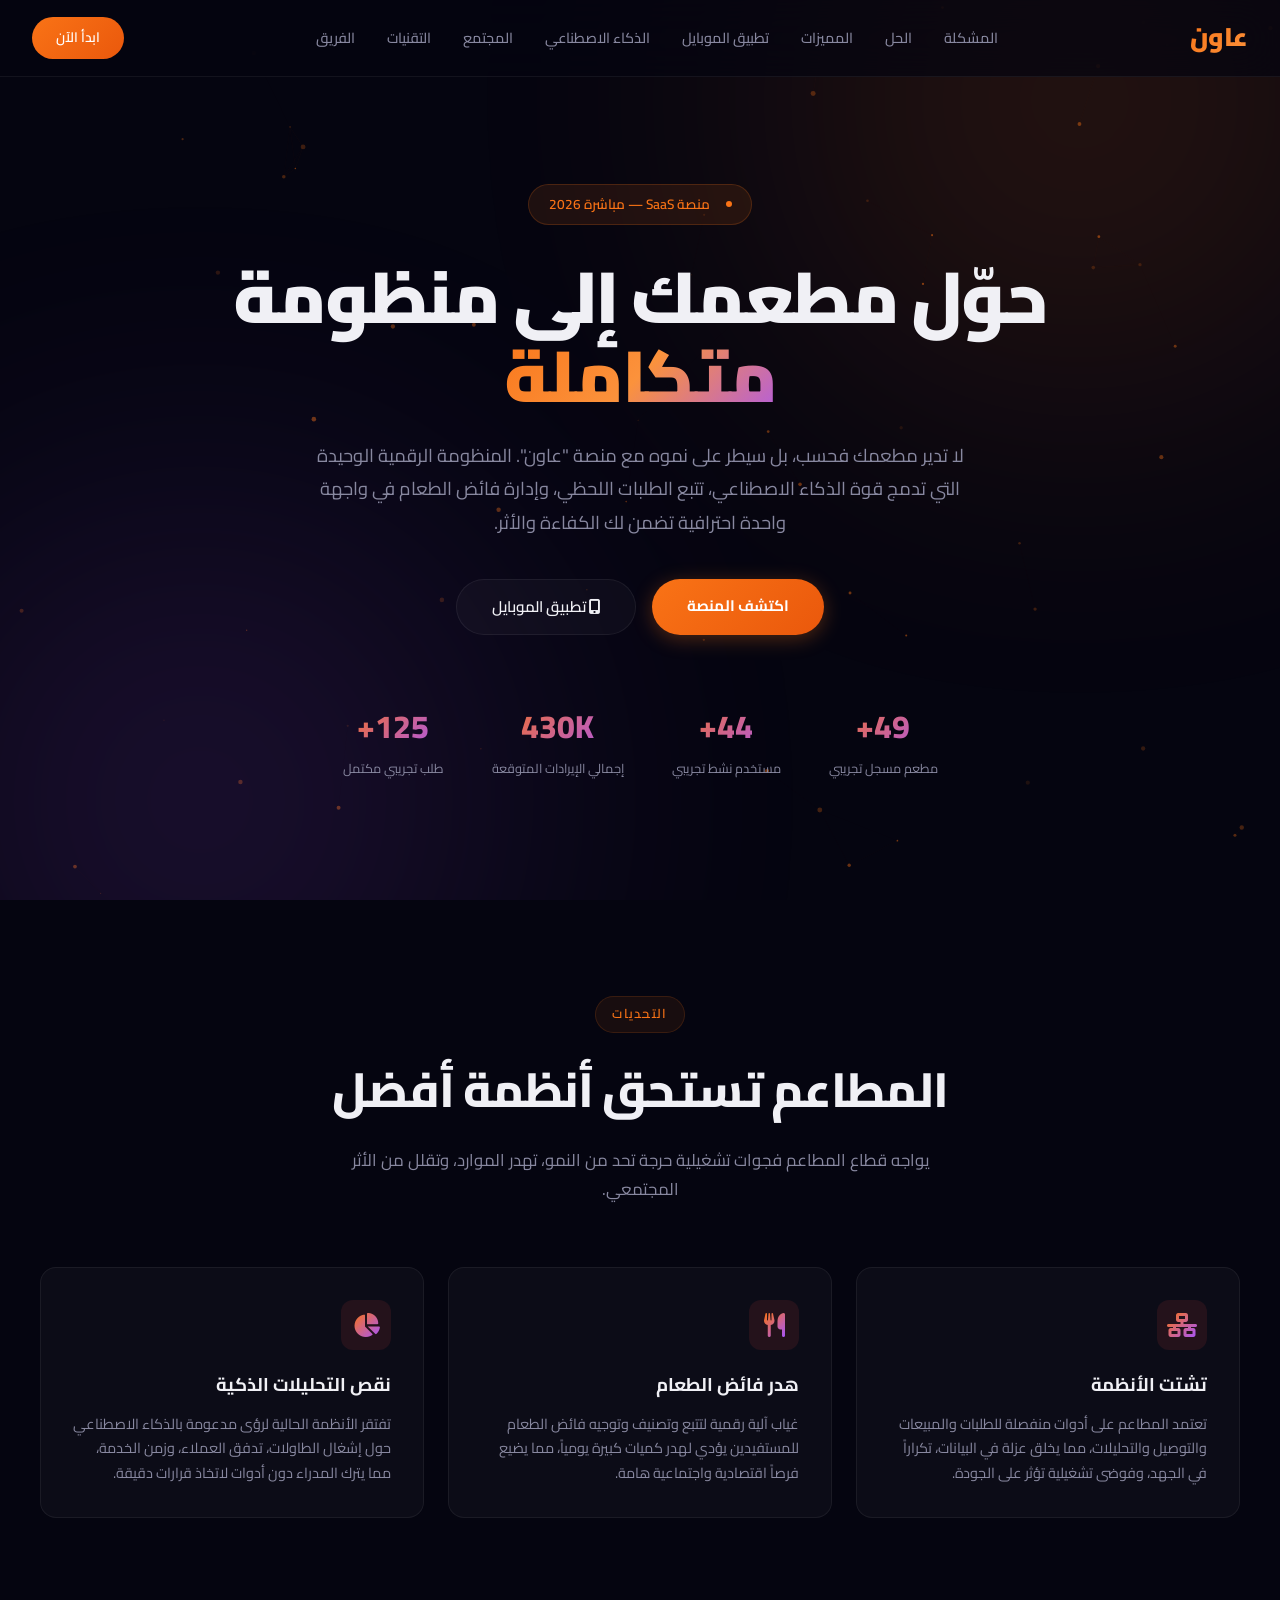
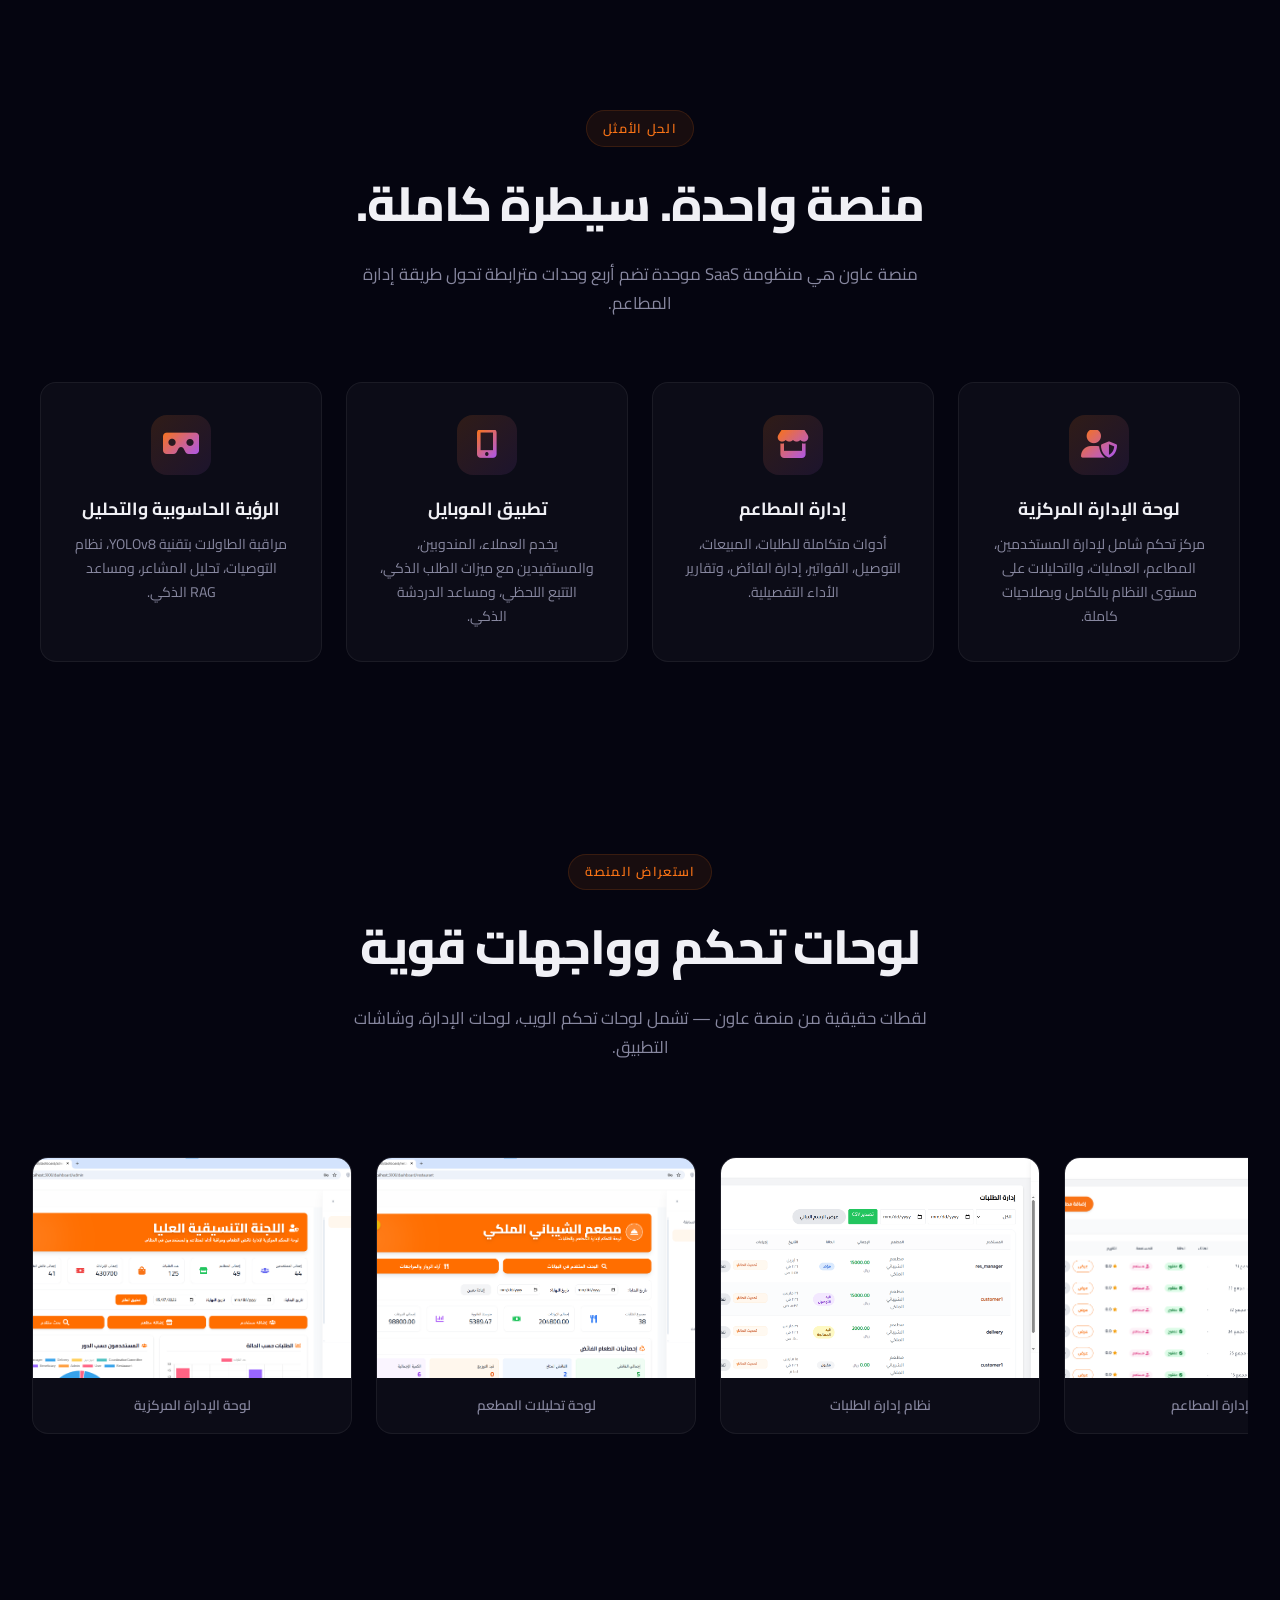
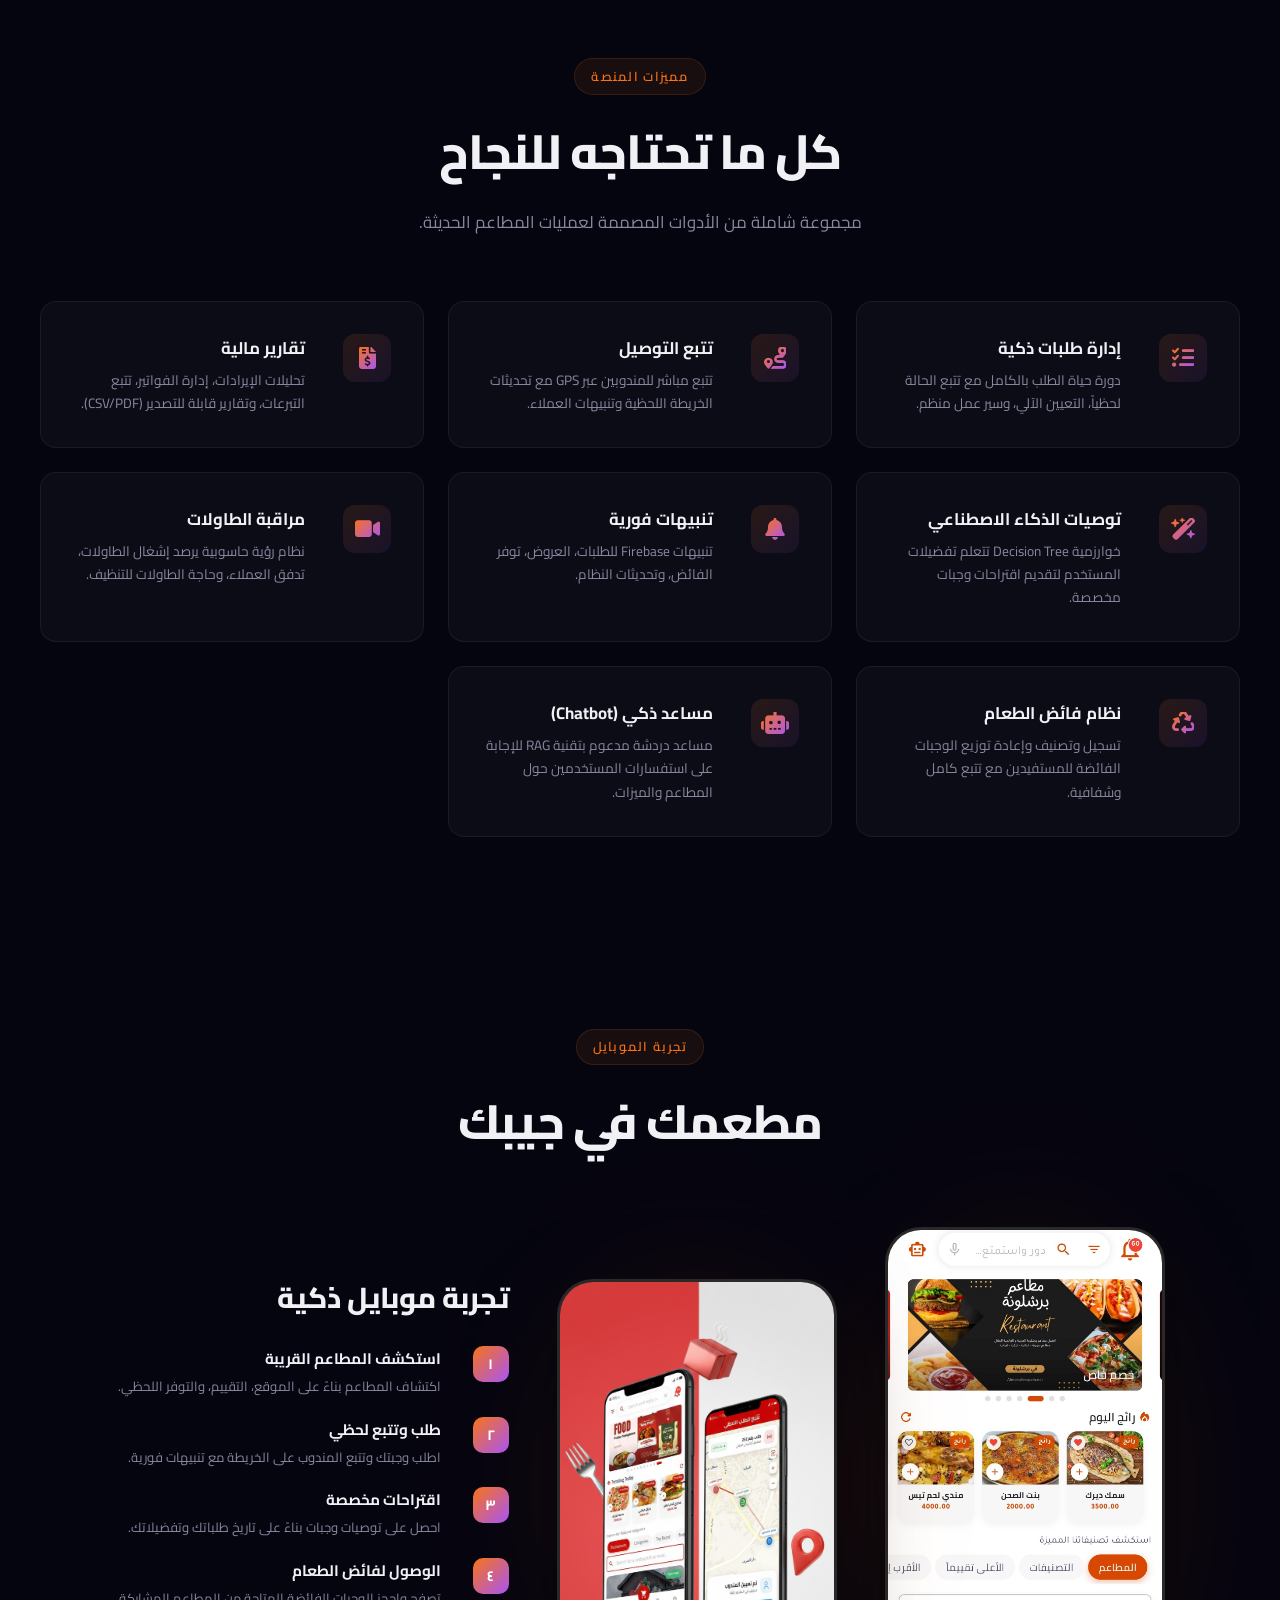
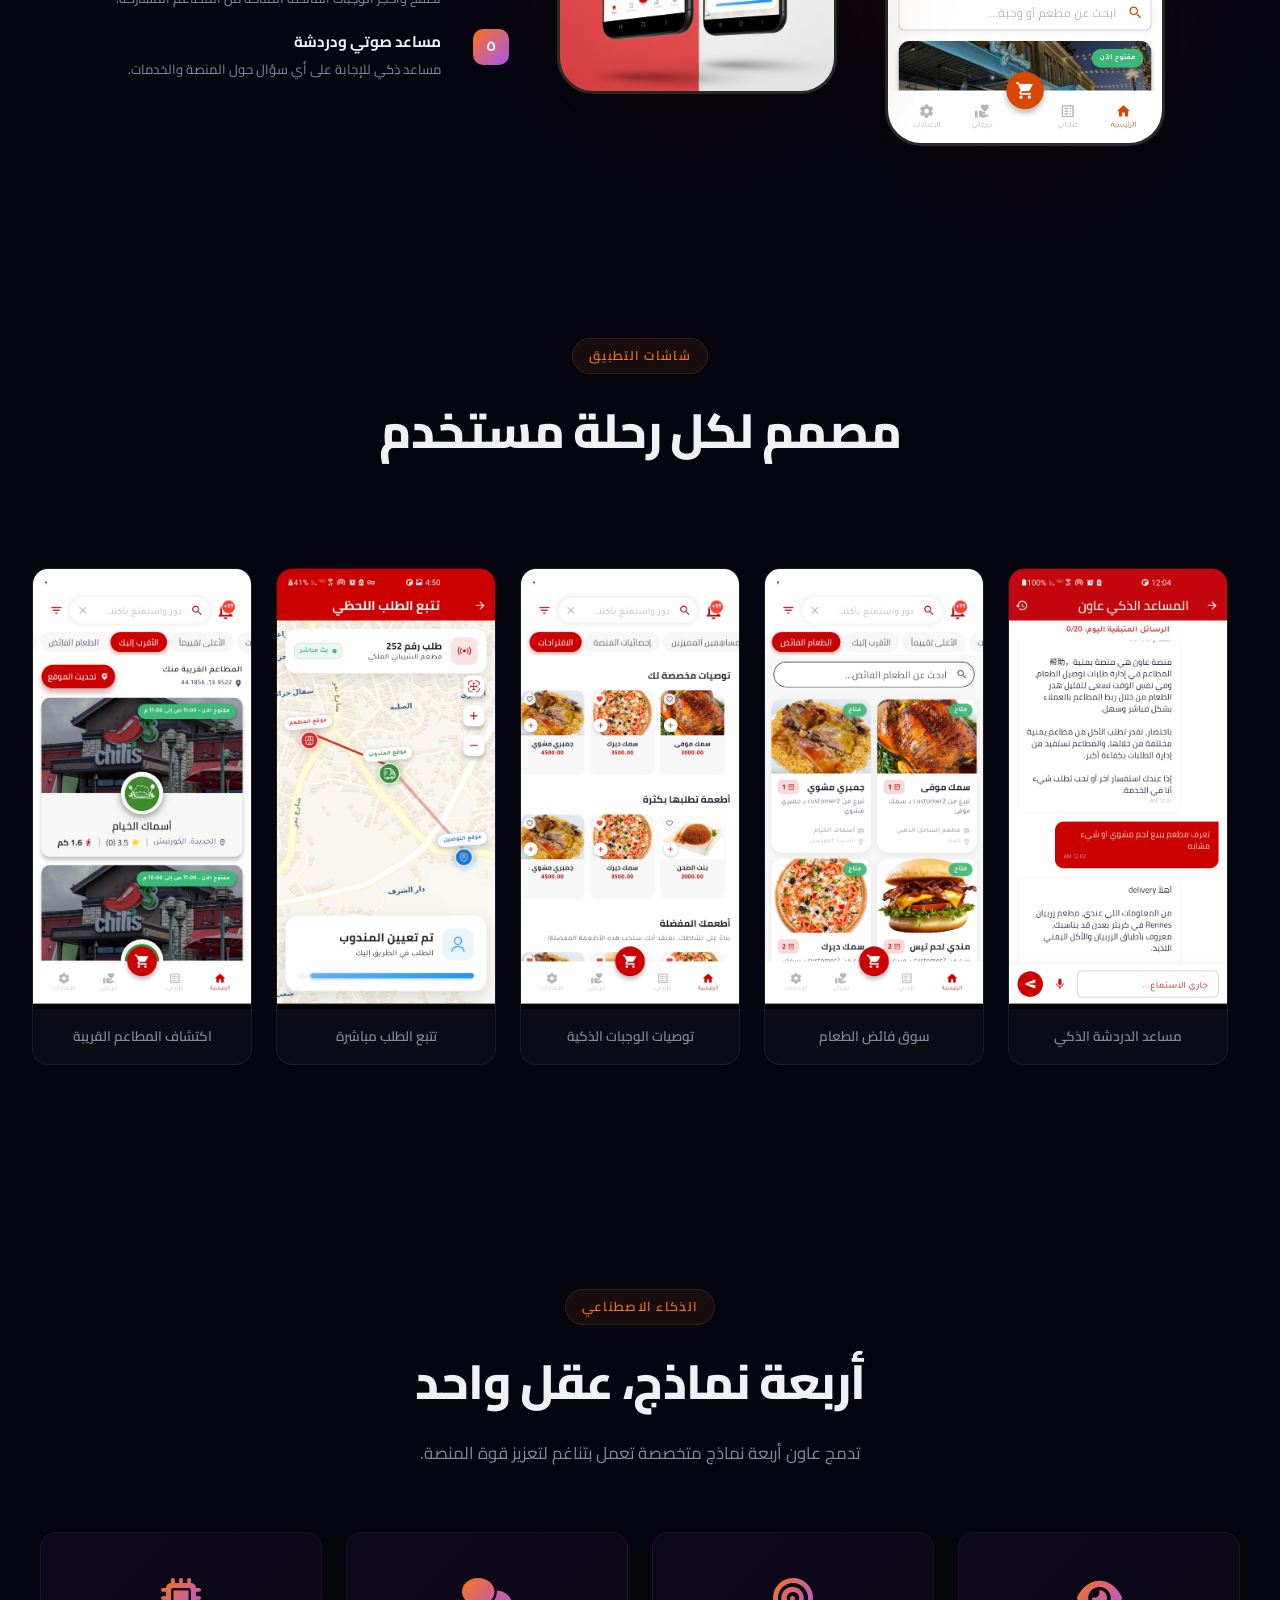
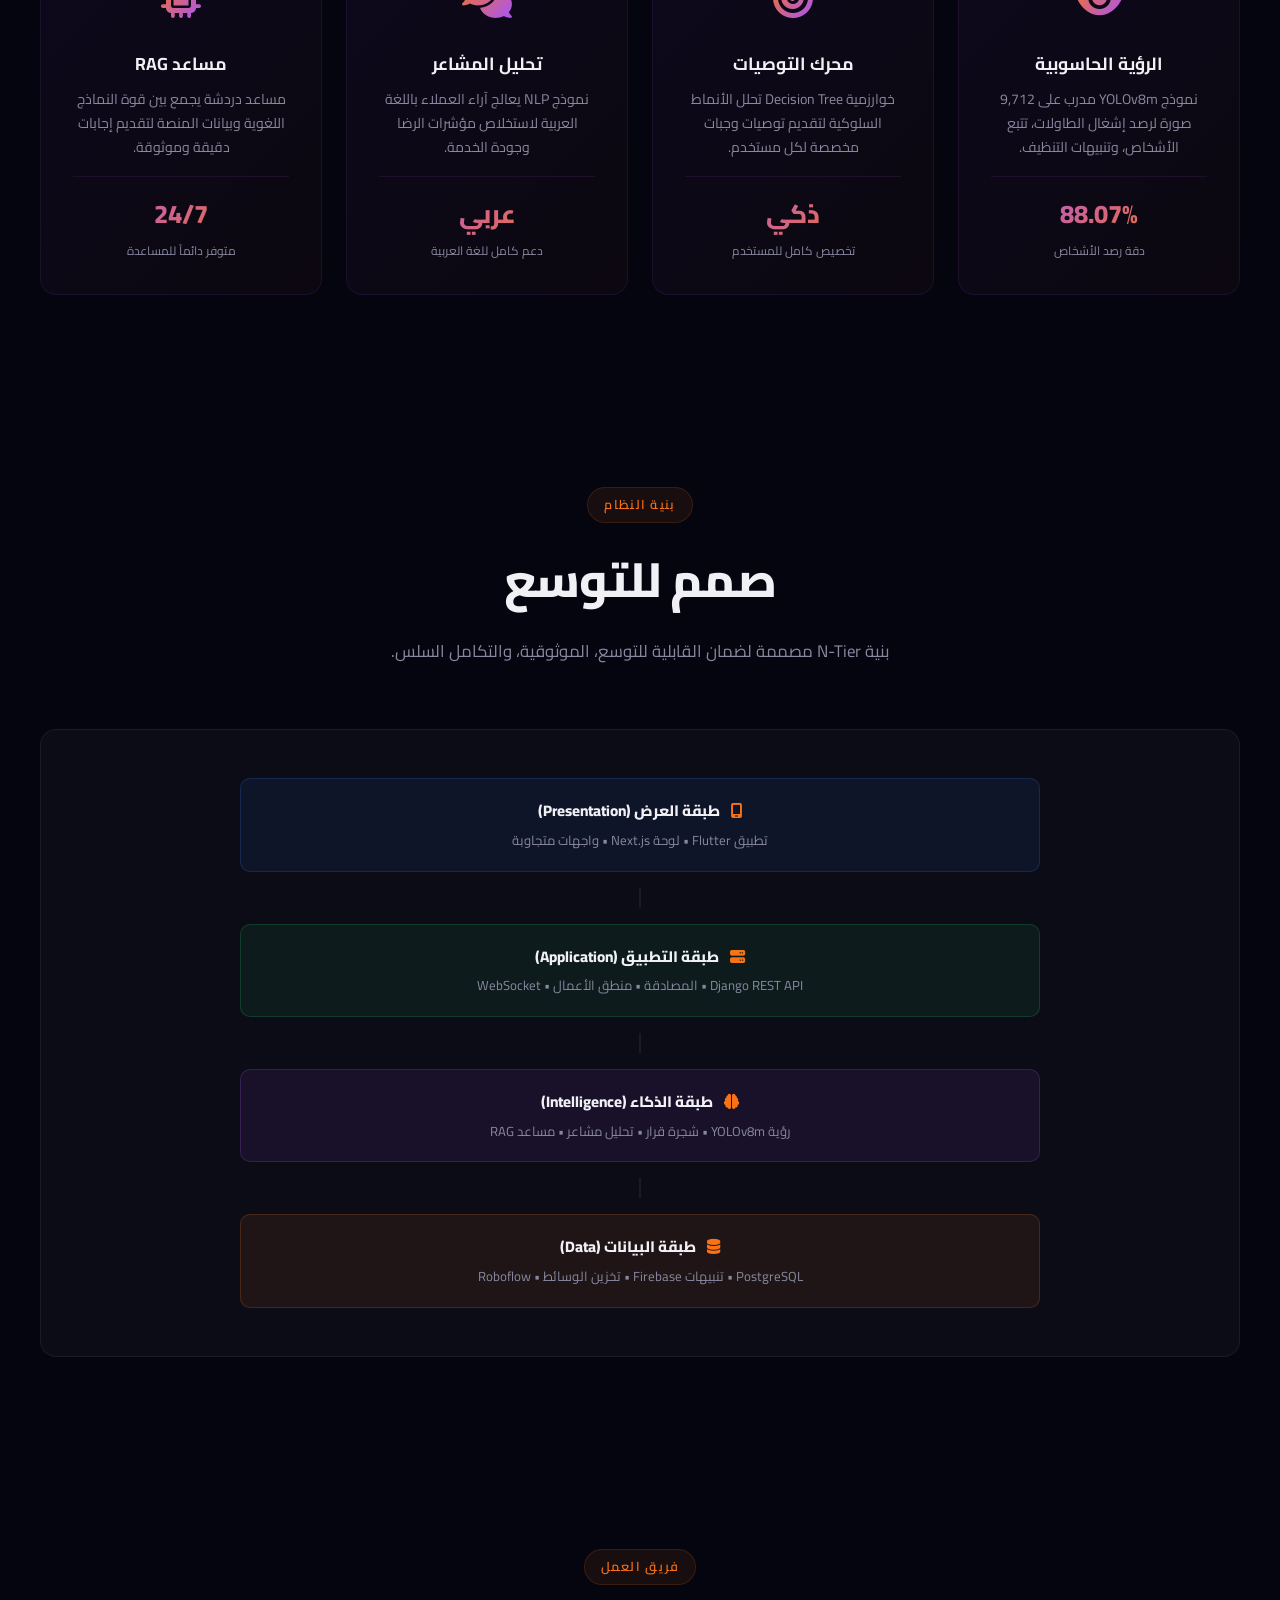
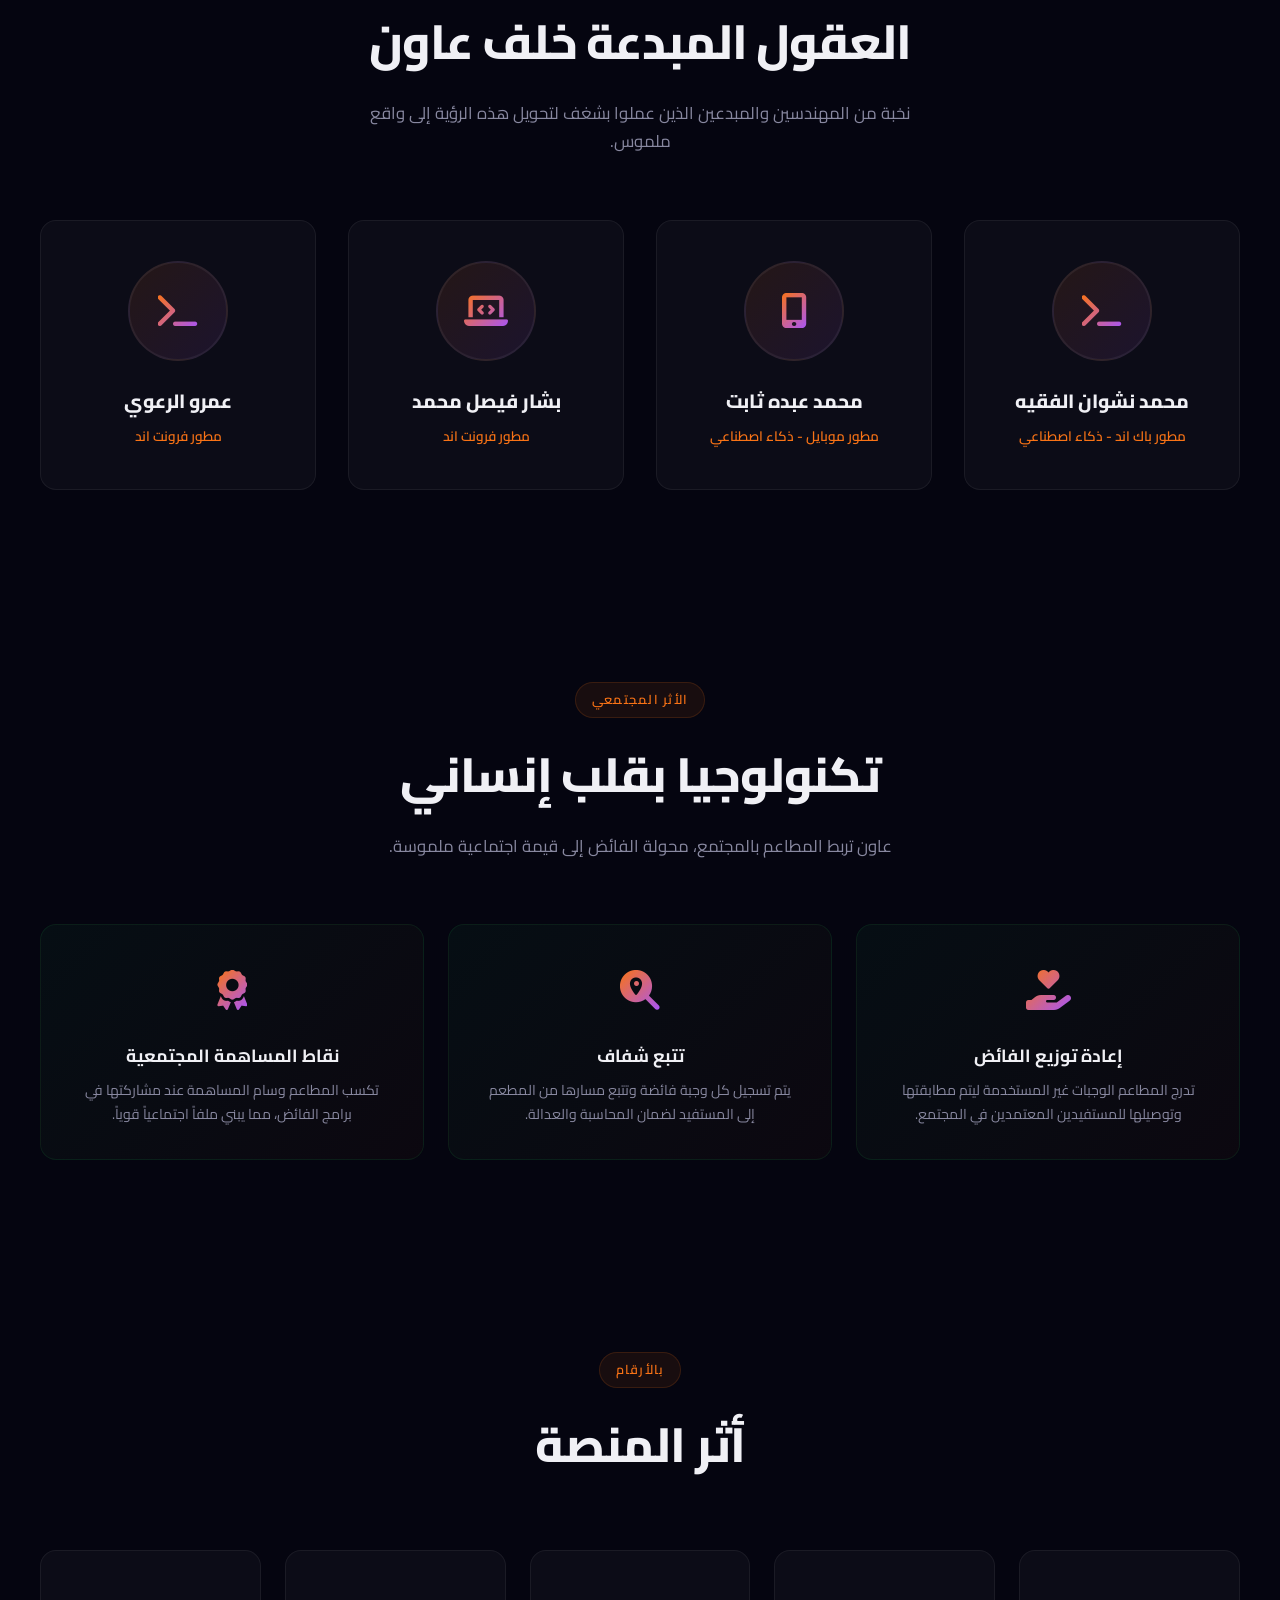
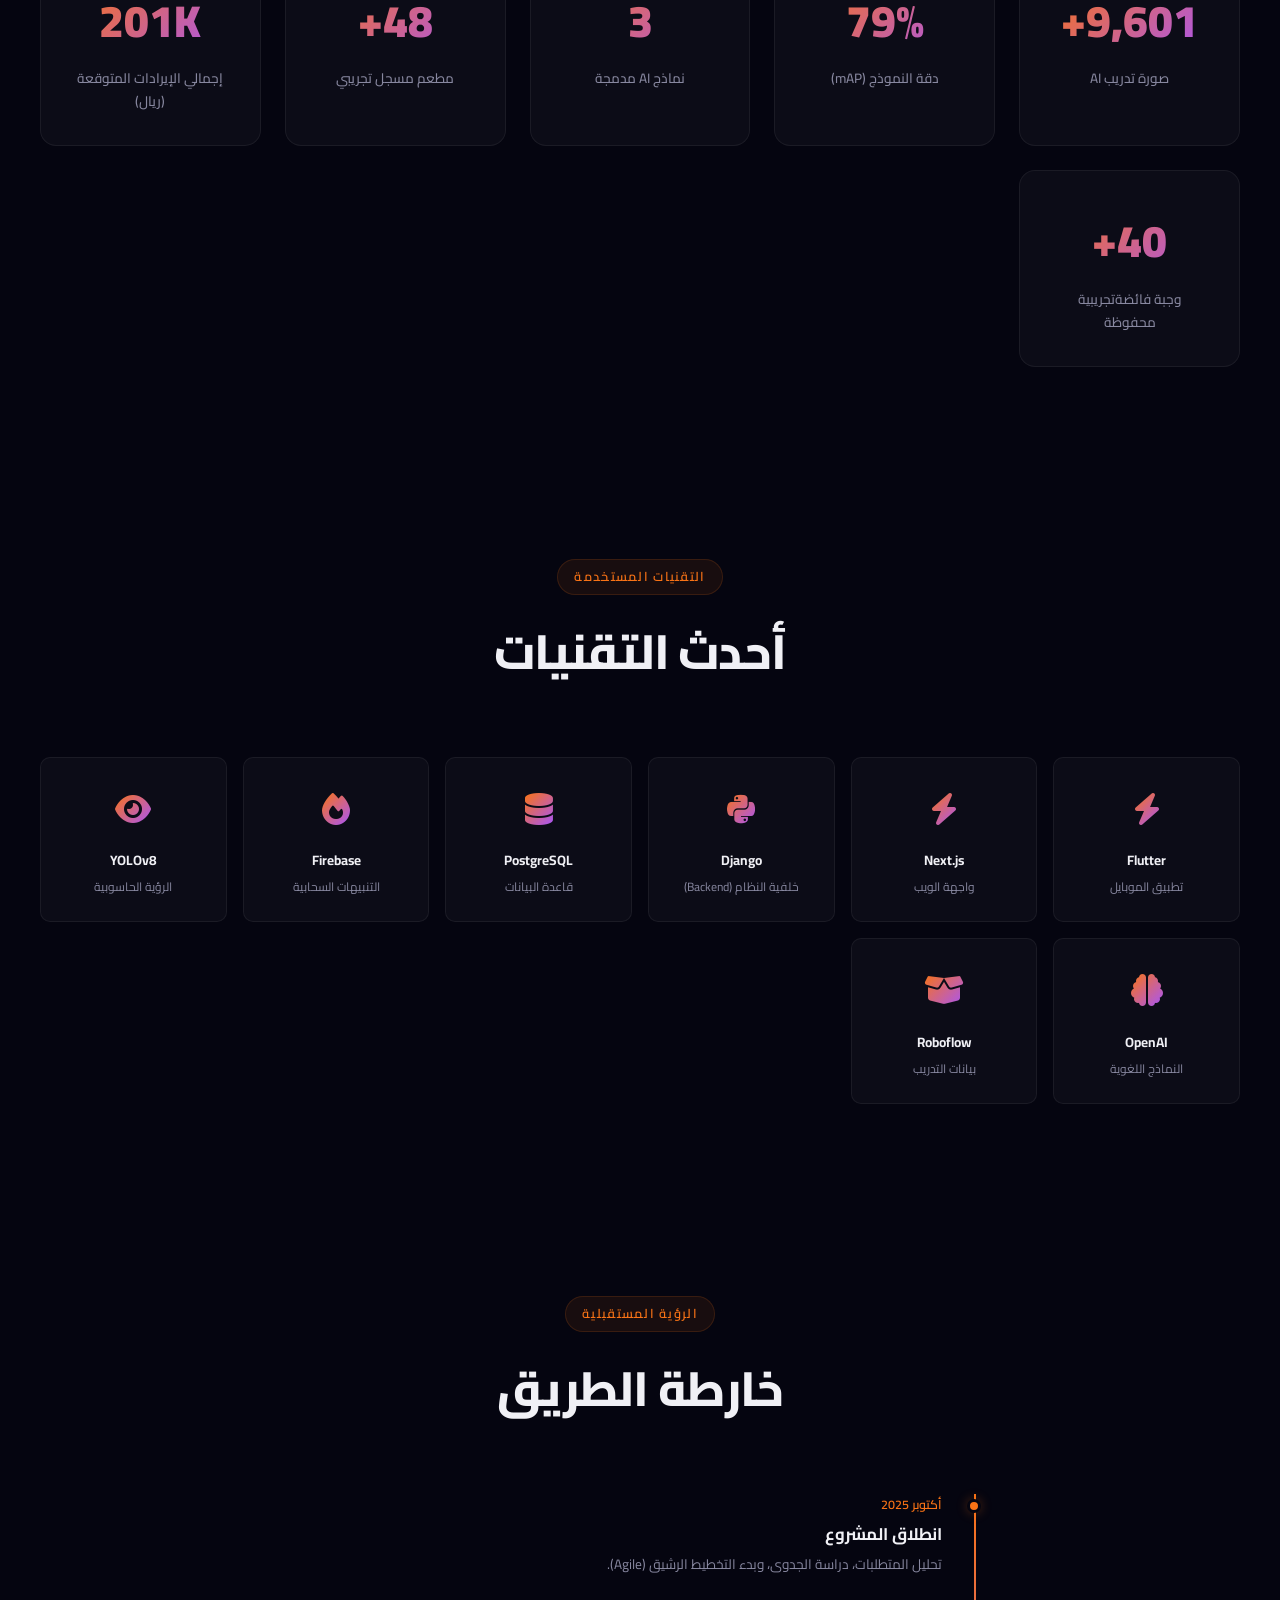
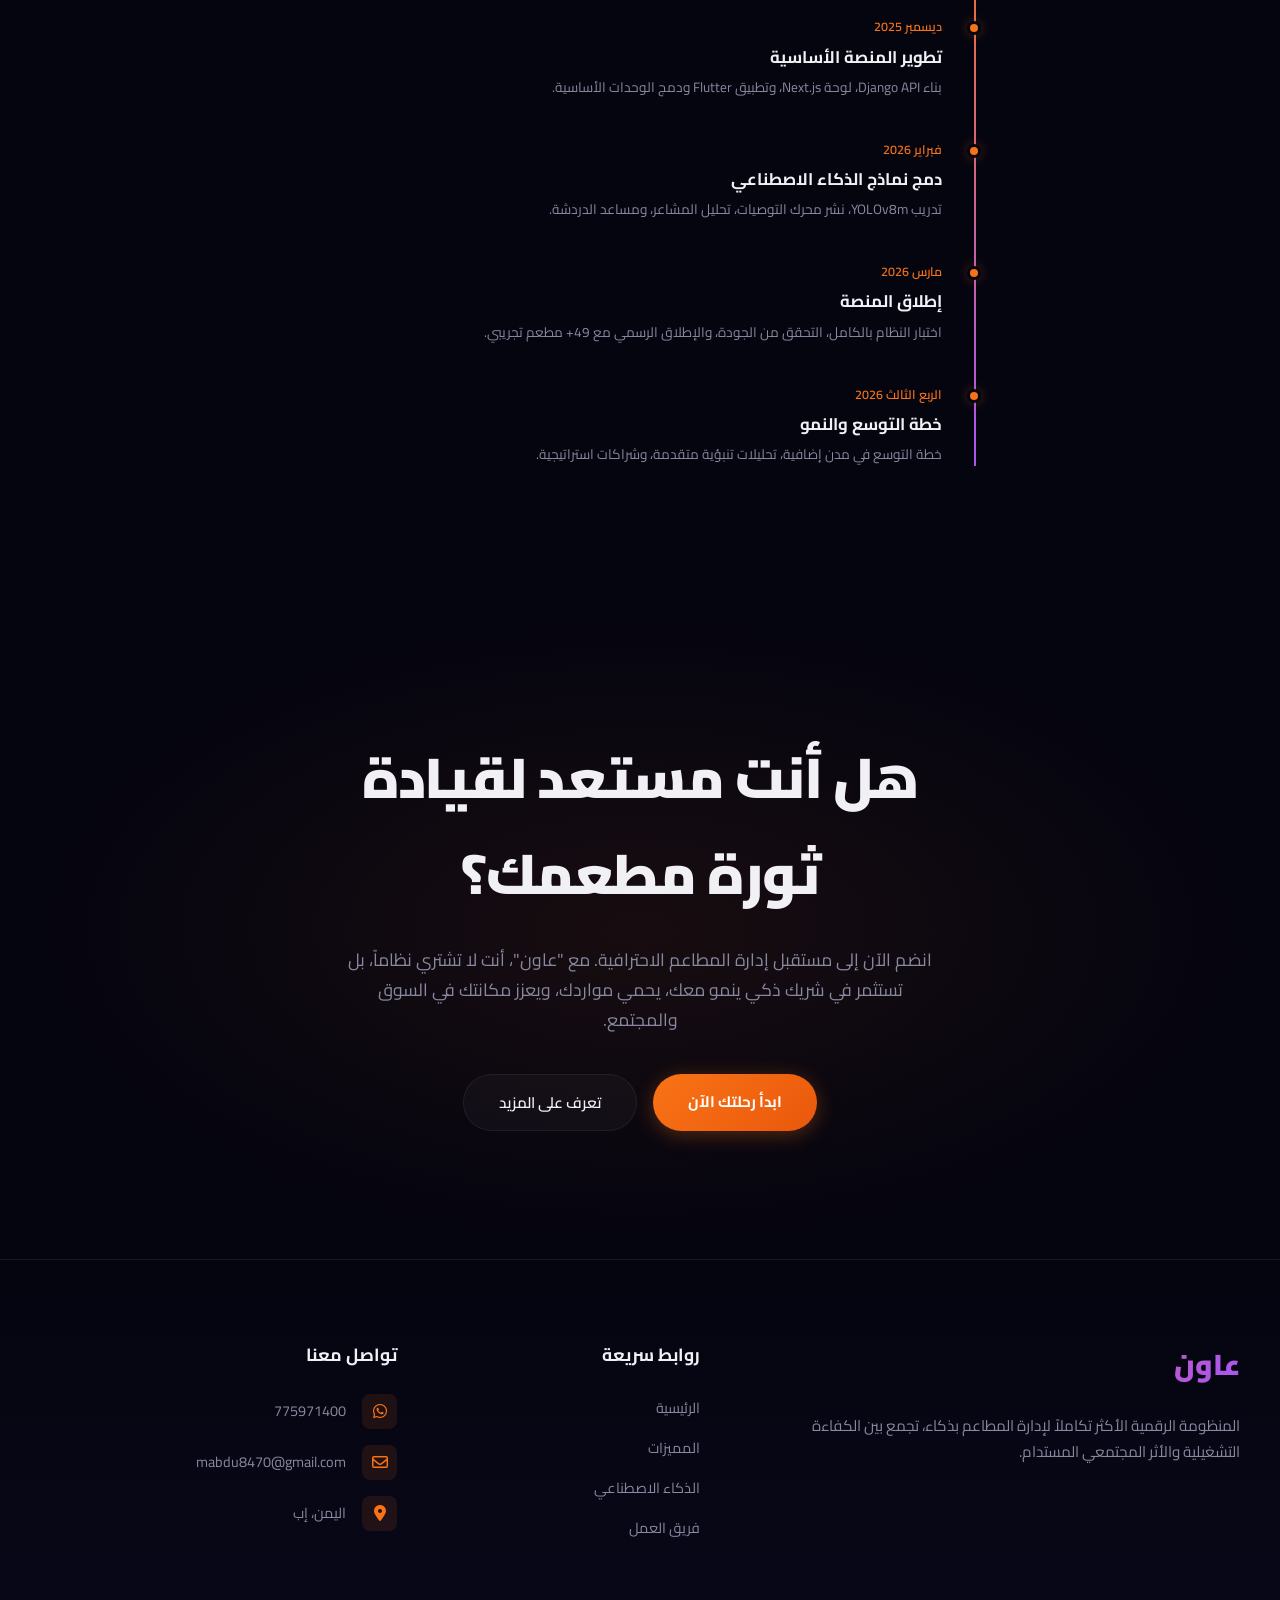
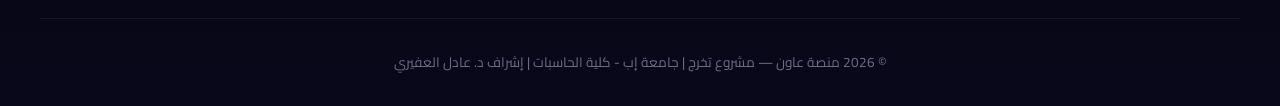
==== commit 2ed63bc5: "final" ====
--- a/index.html
+++ b/index.html
@@ -17,12 +17,11 @@
     <div class="preloader-content">
       <div class="preloader-logo-wrap">
         <div class="preloader-logo">عاون</div>
-        <i class="fas fa-circle-notch fa-spin preloader-spinner"></i>
       </div>
       <div class="preloader-bar">
         <div class="preloader-progress"></div>
       </div>
-      <p class="preloader-text">نُحضر لك مستقبل إدارة المطاعم... ثوانٍ معدودة.</p>
+      <p class="preloader-text">جاري التحضير... ثوانٍ معدودة.. لتكتشف الفرق بنفسك.</p>
     </div>
   </div>
 
@@ -537,28 +536,28 @@
       <div class="arch-visual reveal">
         <div class="arch-layers">
           <div class="arch-layer frontend">
-            <div class="layer-title">📱 طبقة العرض (Presentation)</div>
+            <div class="layer-title"><i class="fas fa-mobile-screen"></i> طبقة العرض (Presentation)</div>
             <div class="layer-desc">
               تطبيق Flutter • لوحة Next.js • واجهات متجاوبة
             </div>
           </div>
           <div class="arch-connector"></div>
           <div class="arch-layer backend">
-            <div class="layer-title">⚙️ طبقة التطبيق (Application)</div>
+            <div class="layer-title"><i class="fas fa-server"></i> طبقة التطبيق (Application)</div>
             <div class="layer-desc">
               Django REST API • المصادقة • منطق الأعمال • WebSocket
             </div>
           </div>
           <div class="arch-connector"></div>
           <div class="arch-layer ai">
-            <div class="layer-title">🧠 طبقة الذكاء (Intelligence)</div>
+            <div class="layer-title"><i class="fas fa-brain"></i> طبقة الذكاء (Intelligence)</div>
             <div class="layer-desc">
-              رؤية YOLOv8m • غابة عشوائية • تحليل مشاعر • مساعد RAG
+              رؤية YOLOv8m • شجرة قرار • تحليل مشاعر • مساعد RAG
             </div>
           </div>
           <div class="arch-connector"></div>
           <div class="arch-layer data">
-            <div class="layer-title">💾 طبقة البيانات (Data)</div>
+            <div class="layer-title"><i class="fas fa-database"></i> طبقة البيانات (Data)</div>
             <div class="layer-desc">
               PostgreSQL • تنبيهات Firebase • تخزين الوسائط • Roboflow
             </div>
@@ -581,7 +580,7 @@
       <div class="team-grid">
         <div class="team-card reveal reveal-delay-1">
           <div class="team-img-wrap">
-            <i class="fas fa-brain team-icon"></i>
+            <i class="fas fa-terminal team-icon"></i>
           </div>
           <h3>محمد نشوان الفقيه</h3>
           <p>مطور باك اند - ذكاء اصطناعي</p>
@@ -701,7 +700,7 @@
       </div>
       <div class="tech-grid">
         <div class="tech-item reveal">
-          <div class="tech-icon"><i class="fa-brands fa-flutter"></i></div>
+          <div class="tech-icon"><i class="fas fa-bolt"></i></div>
           <div class="tech-name">Flutter</div>
           <div class="tech-desc">تطبيق الموبايل</div>
         </div>
@@ -816,18 +815,49 @@
 
   <!-- FOOTER -->
   <footer class="footer">
-    <div class="footer-brand">عاون AAWN</div>
-    <p>
-      منصة متكاملة بحلول ذكية لتعزيز العمليات التشغيلية والمساهمة المجتمعية
-      للمطاعم
-    </p>
-    <div class="footer-contact">
-      <a href="https://wa.me/967775971400" target="_blank" class="contact-link"><span>📞 واتساب: 775971400</span></a>
-      <a href="mailto:mabdu8470@gmail.com" class="contact-link"><span>📧 البريد: mabdu8470@gmail.com</span></a>
-    </div>
-    <p style="margin-top: 0.8rem; font-size: 0.75rem">
-      © 2026 منصة عاون — تم التطوير كفكرة لمشروع تخرج لجامعة إب كلية الحاسبات • تحت إشراف د. عادل العفيري
-    </p>
+    <div class="container">
+      <div class="footer-grid">
+        <div class="footer-info">
+          <div class="footer-brand">عاون </div>
+          <p>
+            المنظومة الرقمية الأكثر تكاملاً لإدارة المطاعم بذكاء، تجمع بين الكفاءة التشغيلية والأثر المجتمعي المستدام.
+          </p>
+
+        </div>
+
+        <div class="footer-links">
+          <h4>روابط سريعة</h4>
+          <ul>
+            <li><a href="#hero">الرئيسية</a></li>
+            <li><a href="#features">المميزات</a></li>
+            <li><a href="#ai">الذكاء الاصطناعي</a></li>
+            <li><a href="#team">فريق العمل</a></li>
+          </ul>
+        </div>
+
+        <div class="footer-contact-box">
+          <h4>تواصل معنا</h4>
+          <div class="footer-contact-items">
+            <a href="https://wa.me/967775971400" target="_blank" class="footer-contact-item">
+              <i class="fab fa-whatsapp"></i>
+              <span>775971400</span>
+            </a>
+            <a href="mailto:mabdu8470@gmail.com" class="footer-contact-item">
+              <i class="far fa-envelope"></i>
+              <span>mabdu8470@gmail.com</span>
+            </a>
+            <div class="footer-contact-item">
+              <i class="fas fa-location-dot"></i>
+              <span>اليمن، إب</span>
+            </div>
+          </div>
+        </div>
+      </div>
+
+      <div class="footer-bottom">
+        <p>© 2026 منصة عاون — مشروع تخرج | جامعة إب - كلية الحاسبات | إشراف د. عادل العفيري</p>
+      </div>
+    </div>
   </footer>
 
   <!-- LIGHTBOX MODAL -->
--- a/styles.css
+++ b/styles.css
@@ -759,6 +759,11 @@
   /* Fallback */
 }
 
+.arch-layer i {
+  margin-left: 0.5rem;
+  color: var(--accent);
+}
+
 .problem-icon i {
   font-size: 1.5rem;
 }
@@ -1276,53 +1281,131 @@
   position: relative;
 }
 
-/* ============ FOOTER ============ */
+/* ============ FOOTER REDESIGN ============ */
 .footer {
-  padding: 3rem 2rem;
+  padding: 5rem 2rem 2rem;
+  background: linear-gradient(to bottom, var(--bg-primary), #08081a);
   border-top: 1px solid var(--border);
-  text-align: center;
-}
-
-.footer p {
-  color: var(--text-secondary);
-  font-size: 0.85rem;
-}
-
-.footer .footer-brand {
-  font-size: 1.3rem;
-  font-weight: 800;
+}
+
+.footer-grid {
+  display: grid;
+  grid-template-columns: 2fr 1fr 1.5fr;
+  gap: 4rem;
+  margin-bottom: 4rem;
+}
+
+.footer-brand {
+  font-size: 1.8rem;
+  font-weight: 900;
   background: linear-gradient(135deg, var(--accent), var(--purple));
   -webkit-background-clip: text;
   -webkit-text-fill-color: transparent;
-  margin-bottom: 1rem;
-}
-
-.footer-contact {
-  display: flex;
+  margin-bottom: 1.5rem;
+  display: block;
+}
+
+.footer-info p {
+  color: var(--text-secondary);
+  line-height: 1.7;
+  font-size: 0.95rem;
+  margin-bottom: 1.5rem;
+}
+
+.footer-social {
+  display: flex;
+  gap: 1rem;
+}
+
+.footer-social a {
+  width: 40px;
+  height: 40px;
+  border-radius: 50%;
+  background: var(--bg-card);
+  border: 1px solid var(--border);
+  display: flex;
+  align-items: center;
   justify-content: center;
-  gap: 2rem;
-  margin: 1.5rem 0;
-  font-size: 0.9rem;
-  color: var(--text-primary);
-  flex-wrap: wrap;
-}
-
-.footer-contact span {
-  background: var(--bg-card);
-  padding: 0.5rem 1.2rem;
-  border-radius: 100px;
-  border: 1px solid var(--border);
+  color: var(--text-secondary);
   transition: 0.3s;
 }
 
-.contact-link {
-  text-decoration: none;
-  color: inherit;
-}
-
-.footer-contact span:hover {
+.footer-social a:hover {
   border-color: var(--accent);
   color: var(--accent);
+  transform: translateY(-3px);
+}
+
+.footer-links h4,
+.footer-contact-box h4 {
+  color: var(--text-primary);
+  font-size: 1.1rem;
+  margin-bottom: 1.5rem;
+  font-weight: 700;
+}
+
+.footer-links ul {
+  list-style: none;
+}
+
+.footer-links li {
+  margin-bottom: 0.8rem;
+}
+
+.footer-links a {
+  color: var(--text-secondary);
+  text-decoration: none;
+  font-size: 0.9rem;
+  transition: 0.3s;
+}
+
+.footer-links a:hover {
+  color: var(--accent);
+  padding-right: 5px;
+}
+
+.footer-contact-items {
+  display: flex;
+  flex-direction: column;
+  gap: 1rem;
+}
+
+.footer-contact-item {
+  display: flex;
+  align-items: center;
+  gap: 1rem;
+  color: var(--text-secondary);
+  text-decoration: none;
+  font-size: 0.9rem;
+  transition: 0.3s;
+}
+
+.footer-contact-item i {
+  width: 35px;
+  height: 35px;
+  background: rgba(249, 115, 22, 0.1);
+  border-radius: 8px;
+  display: flex;
+  align-items: center;
+  justify-content: center;
+  color: var(--accent);
+  font-size: 1rem;
+}
+
+.footer-contact-item:hover {
+  color: var(--accent);
+}
+
+.footer-bottom {
+  padding-top: 2rem;
+  border-top: 1px solid var(--border);
+  text-align: center;
+}
+
+.footer-bottom p {
+  font-size: 0.85rem;
+  color: var(--text-secondary);
+  opacity: 0.8;
 }
 
 /* ============ REVEAL ANIMATION ============ */
@@ -1353,7 +1436,18 @@
   transition-delay: 0.4s;
 }
 
-/* ============ RESPONSIVE ============ */
+/* ============ RESPONSIVE IMPROVEMENTS ============ */
+@media (max-width: 992px) {
+  .footer-grid {
+    grid-template-columns: 1fr 1fr;
+    gap: 3rem;
+  }
+
+  .footer-info {
+    grid-column: span 2;
+  }
+}
+
 @media (max-width: 768px) {
   .nav-links {
     display: none;
@@ -1402,16 +1496,42 @@
     font-size: 0.85rem;
   }
 
+  .footer-grid {
+    grid-template-columns: 1fr;
+    gap: 2.5rem;
+    text-align: center;
+  }
+
+  .footer-info {
+    grid-column: span 1;
+  }
+
+  .footer-social {
+    justify-content: center;
+  }
+
+  .footer-contact-item {
+    justify-content: center;
+  }
+
+  .stats-grid {
+    grid-template-columns: 1fr;
+    gap: 1rem;
+  }
+
+  .hero-stat {
+    border-bottom: 1px solid var(--border);
+    padding-bottom: 1.5rem;
+  }
+
+  .hero-stat:last-child {
+    border-bottom: none;
+  }
+
   /* Fix animation on mobile - sometimes width: max-content fails if not enough content */
   .screenshots-track {
     animation-duration: 25s;
     /* Faster on mobile for better feel */
-  }
-
-  .footer-contact {
-    gap: 1rem;
-    flex-direction: column;
-    align-items: center;
   }
 }
 
@@ -1428,7 +1548,7 @@
   }
 
   .stats-grid {
-    grid-template-columns: repeat(2, 1fr);
+    grid-template-columns: 1fr;
   }
 
   .tech-grid {
